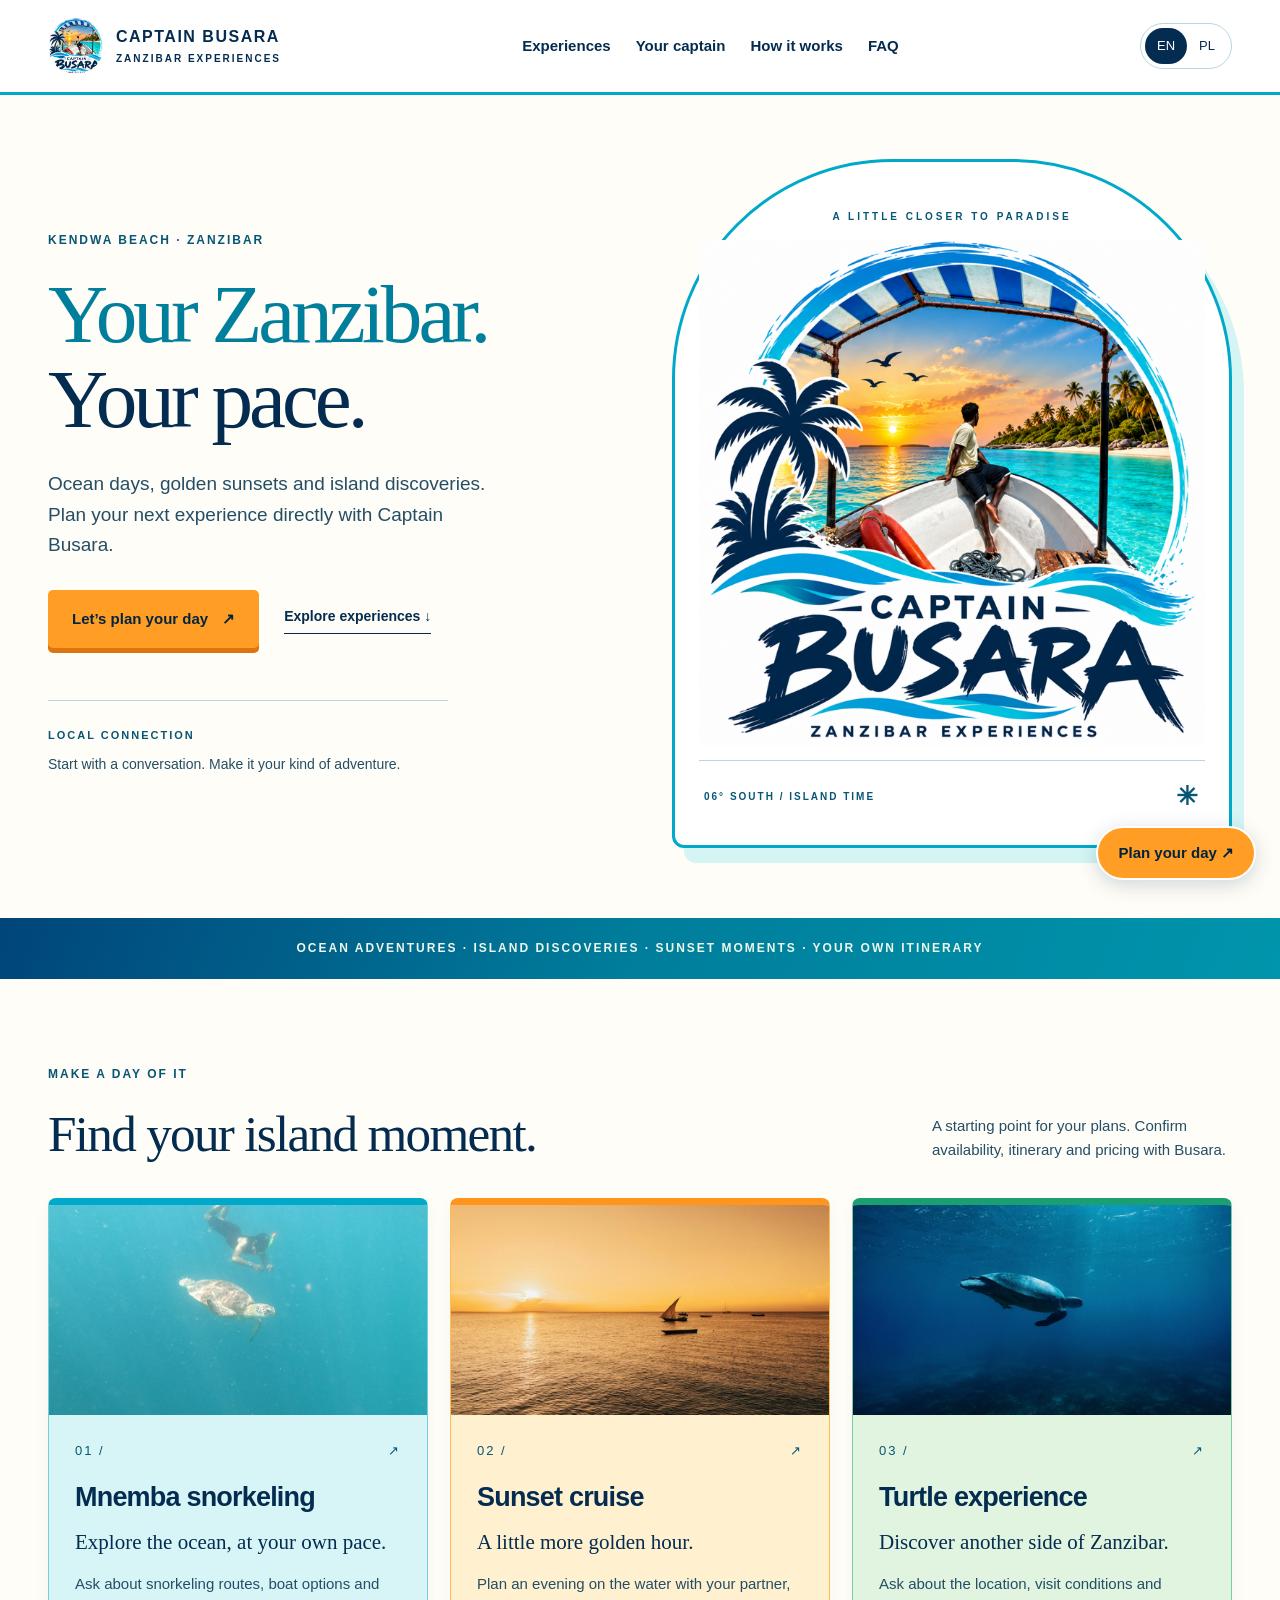
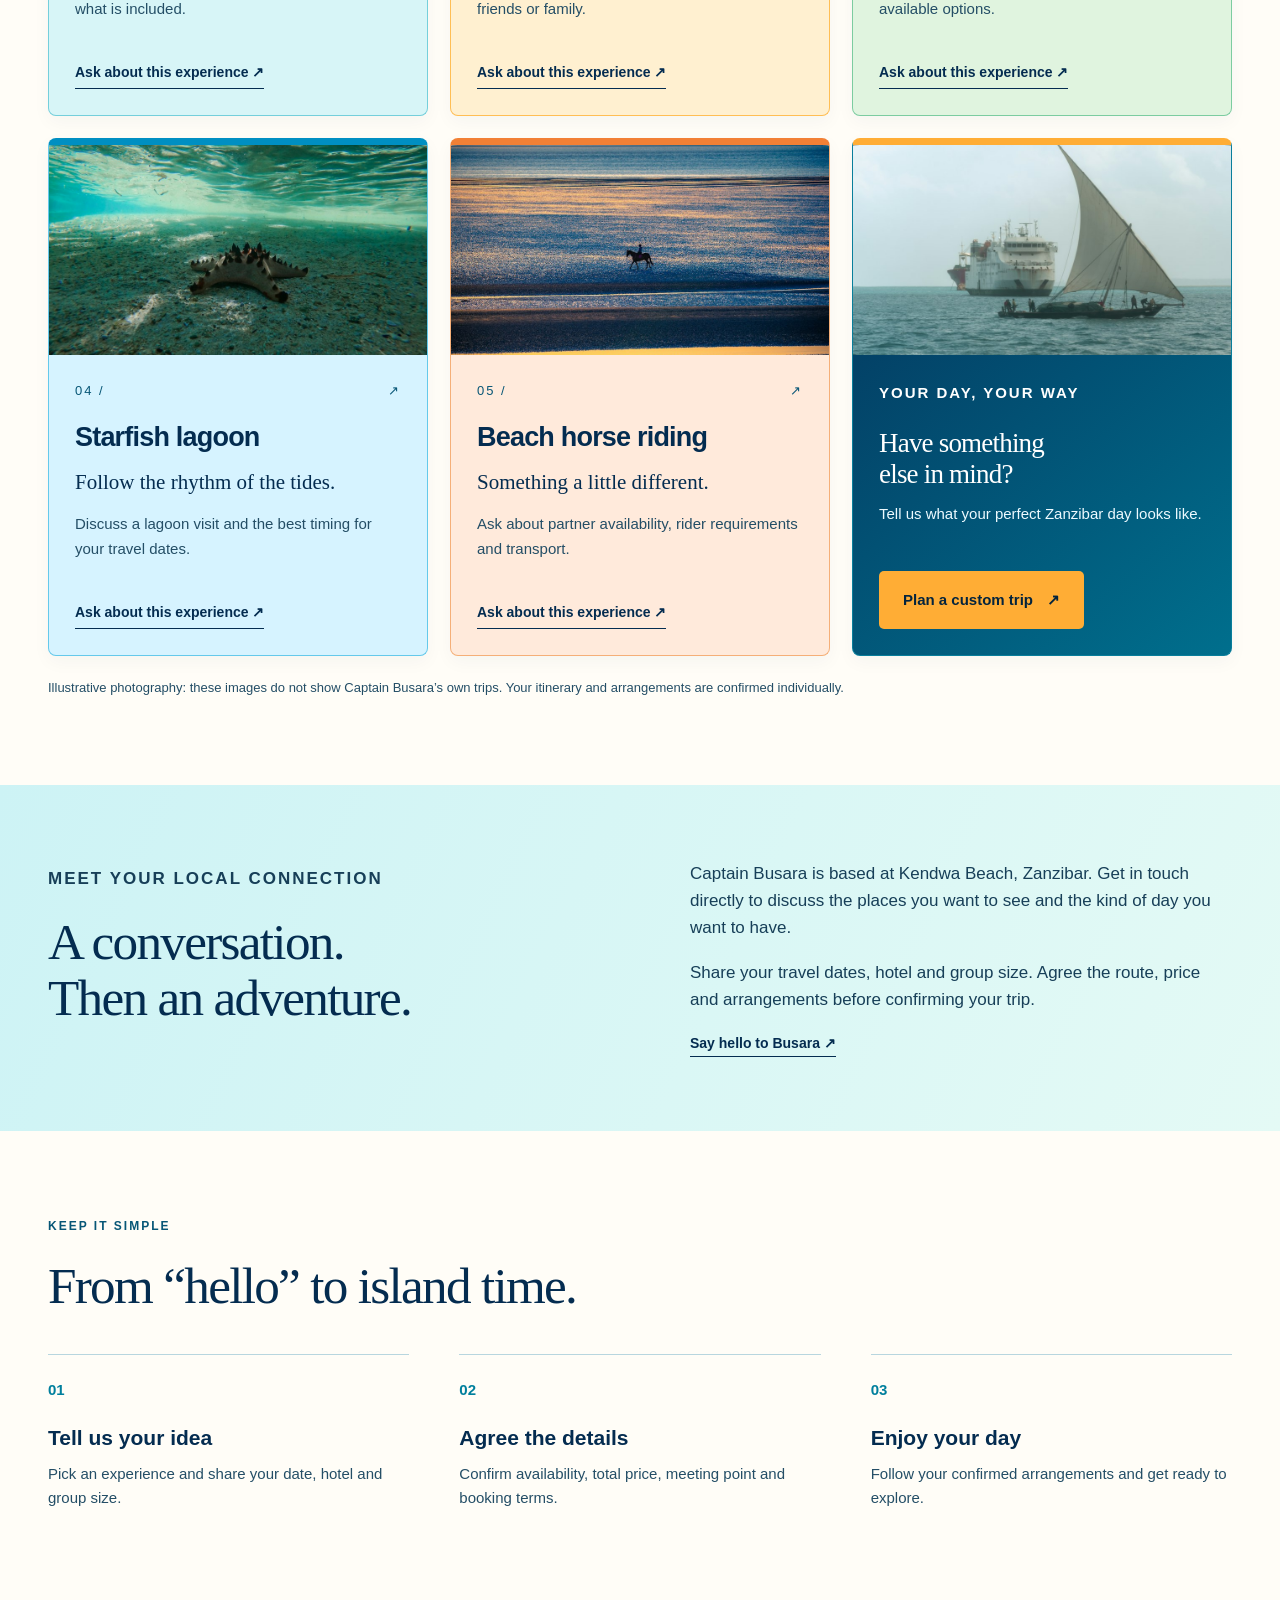
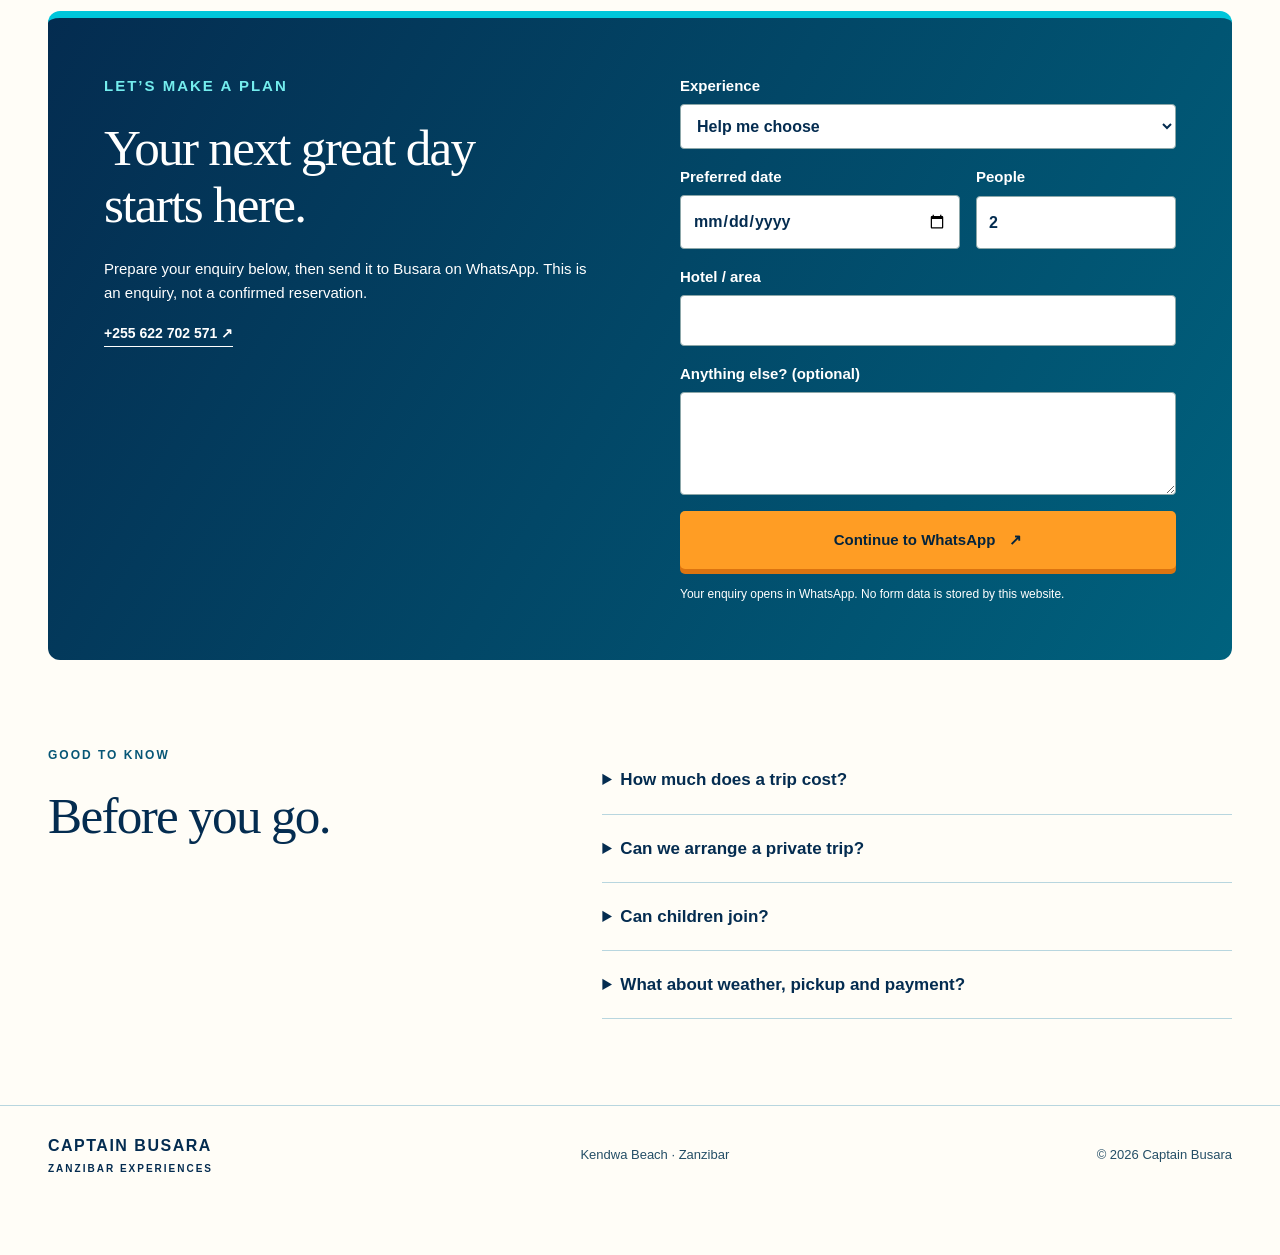
==== index.html @ 8e96544f "Add illustrative experience photography with source credits and readable card layouts" ====
<!doctype html><html lang="en"><head><meta charset="utf-8"><meta name="viewport" content="width=device-width,initial-scale=1"><title>Captain Busara | Zanzibar Experiences · Kendwa Beach</title><meta name="description" content="Plan your Zanzibar experience with Captain Busara at Kendwa Beach. Ask about snorkeling, sunset cruises and custom trips directly on WhatsApp."><meta name="theme-color" content="#063b4a"><link rel="canonical" href="https://captainbusara.com/"><meta property="og:title" content="Captain Busara · Zanzibar Experiences"><meta property="og:description" content="Your Zanzibar. Your pace. Start planning with Captain Busara."><meta property="og:type" content="website"><meta property="og:url" content="https://captainbusara.com/"><meta property="og:image" content="https://captainbusara.com/images/logo_main_web.png"><link rel="icon" href="images/favicon_512.png"><link rel="stylesheet" href="styles.css"><script defer src="script.js"></script></head><body><a class="skip" href="#main"><span data-en="Skip to content" data-pl="Przejdź do treści" >Skip to content</span></a><header><div class="wrap header-inner"><a class="brand" href="#" aria-label="Captain Busara"><img src="images/logo_main_web.png" alt="" width="56" height="56"><span>CAPTAIN BUSARA<small>ZANZIBAR EXPERIENCES</small></span></a><nav aria-label="Main"><a href="#experiences"><span data-en="Experiences" data-pl="Atrakcje" >Experiences</span></a><a href="#captain"><span data-en="Your captain" data-pl="Twój kapitan" >Your captain</span></a><a href="#how"><span data-en="How it works" data-pl="Jak rezerwować" >How it works</span></a><a href="#faq"><span data-en="FAQ" data-pl="FAQ" >FAQ</span></a></nav><div class="header-actions"><div class="languages" aria-label="Language"><button type="button" data-lang="en" aria-pressed="true">EN</button><button type="button" data-lang="pl" aria-pressed="false">PL</button></div><button id="menu" type="button" aria-expanded="false" aria-controls="mobile-nav" aria-label="Menu">☰</button></div></div><nav id="mobile-nav" hidden><a href="#experiences"><span data-en="Experiences" data-pl="Atrakcje" >Experiences</span></a><a href="#captain"><span data-en="Your captain" data-pl="Twój kapitan" >Your captain</span></a><a href="#how"><span data-en="How it works" data-pl="Jak rezerwować" >How it works</span></a><a href="#faq"><span data-en="FAQ" data-pl="FAQ" >FAQ</span></a></nav></header><main id="main"><section class="hero wrap"><div class="hero-copy"><p class="eyebrow">KENDWA BEACH · ZANZIBAR</p><h1 data-en="Your Zanzibar.
Your pace." data-pl="Twój Zanzibar.
Twoje tempo." >Your Zanzibar.
Your pace.</h1><p data-en="Ocean days, golden sunsets and island discoveries. Plan your next experience directly with Captain Busara." data-pl="Dni nad oceanem, złote zachody słońca i odkrywanie wyspy. Zaplanuj kolejną przygodę bezpośrednio z Captain Busara." class="lead">Ocean days, golden sunsets and island discoveries. Plan your next experience directly with Captain Busara.</p><div class="actions"><a class="button primary" href="#plan"><span data-en="Let’s plan your day" data-pl="Zaplanujmy Twój dzień" >Let’s plan your day</span> ↗</a><a class="text-link" href="#experiences"><span data-en="Explore experiences" data-pl="Zobacz atrakcje" >Explore experiences</span> ↓</a></div><div class="hero-foot"><strong data-en="LOCAL CONNECTION" data-pl="LOKALNY KONTAKT" >LOCAL CONNECTION</strong><p data-en="Start with a conversation. Make it your kind of adventure." data-pl="Zacznij od rozmowy. Wybierz przygodę w swoim stylu." >Start with a conversation. Make it your kind of adventure.</p></div></div><div class="hero-art"><div class="art-label">A LITTLE CLOSER TO PARADISE</div><img src="images/logo_main_web.png" width="700" height="700" alt="Captain Busara — Zanzibar Experiences"><div class="art-bottom"><span>06° SOUTH / ISLAND TIME</span><span aria-hidden="true">✳</span></div></div></section><div class="ribbon"><span data-en="Ocean adventures · Island discoveries · Sunset moments · Your own itinerary" data-pl="Przygody na oceanie · Odkrywanie wyspy · Zachody słońca · Twój własny plan" >Ocean adventures · Island discoveries · Sunset moments · Your own itinerary</span></div><section class="wrap section" id="experiences"><div class="section-head"><div><p class="eyebrow"><span data-en="MAKE A DAY OF IT" data-pl="POMYSŁ NA TWÓJ DZIEŃ" >MAKE A DAY OF IT</span></p><h2 data-en="Find your island moment." data-pl="Znajdź swój moment na wyspie." >Find your island moment.</h2></div><p data-en="A starting point for your plans. Confirm availability, itinerary and pricing with Busara." data-pl="Inspiracje do Twojego planu. Dostępność, trasę i cenę potwierdź z Busarą." >A starting point for your plans. Confirm availability, itinerary and pricing with Busara.</p></div><div class="experience-grid"><article class="experience ocean"><div class="experience-photo"><img src="images/experiences/snorkeling.jpg" alt="Snorkeler in clear tropical water" width="900" height="600" loading="lazy" decoding="async"></div><div class="experience-body"><div class="experience-top"><span>01 /</span><span aria-hidden="true">↗</span></div><h3 data-en="Mnemba snorkeling" data-pl="Snorkeling przy Mnembie" >Mnemba snorkeling</h3><p data-en="Explore the ocean, at your own pace." data-pl="Odkryj ocean we własnym tempie." class="tagline">Explore the ocean, at your own pace.</p><p data-en="Ask about snorkeling routes, boat options and what is included." data-pl="Zapytaj o trasę, rodzaj łodzi i zakres wycieczki." >Ask about snorkeling routes, boat options and what is included.</p><a class="text-link tour-link" data-tour="Mnemba snorkeling" href="https://wa.me/255622702571" target="_blank" rel="noopener"><span data-en="Ask about this experience" data-pl="Zapytaj o tę atrakcję" >Ask about this experience</span> <span aria-hidden="true">↗</span></a></div></article><article class="experience sunset"><div class="experience-photo"><img src="images/experiences/sunset.jpg" alt="Sailing boat at sunset in Zanzibar" width="900" height="600" loading="lazy" decoding="async"></div><div class="experience-body"><div class="experience-top"><span>02 /</span><span aria-hidden="true">↗</span></div><h3 data-en="Sunset cruise" data-pl="Rejs o zachodzie słońca" >Sunset cruise</h3><p data-en="A little more golden hour." data-pl="Zatrzymaj się na złotą godzinę." class="tagline">A little more golden hour.</p><p data-en="Plan an evening on the water with your partner, friends or family." data-pl="Zaplanuj wieczór na wodzie z partnerem, rodziną lub przyjaciółmi." >Plan an evening on the water with your partner, friends or family.</p><a class="text-link tour-link" data-tour="Sunset cruise" href="https://wa.me/255622702571" target="_blank" rel="noopener"><span data-en="Ask about this experience" data-pl="Zapytaj o tę atrakcję" >Ask about this experience</span> <span aria-hidden="true">↗</span></a></div></article><article class="experience turtle"><div class="experience-photo"><img src="images/experiences/turtles.jpg" alt="Sea turtle underwater" width="900" height="600" loading="lazy" decoding="async"></div><div class="experience-body"><div class="experience-top"><span>03 /</span><span aria-hidden="true">↗</span></div><h3 data-en="Turtle experience" data-pl="Spotkanie z żółwiami" >Turtle experience</h3><p data-en="Discover another side of Zanzibar." data-pl="Poznaj inne oblicze Zanzibaru." class="tagline">Discover another side of Zanzibar.</p><p data-en="Ask about the location, visit conditions and available options." data-pl="Zapytaj o miejsce, warunki wizyty i dostępne opcje." >Ask about the location, visit conditions and available options.</p><a class="text-link tour-link" data-tour="Turtle experience" href="https://wa.me/255622702571" target="_blank" rel="noopener"><span data-en="Ask about this experience" data-pl="Zapytaj o tę atrakcję" >Ask about this experience</span> <span aria-hidden="true">↗</span></a></div></article><article class="experience lagoon"><div class="experience-photo"><img src="images/experiences/starfish.jpg" alt="Starfish in shallow water" width="900" height="600" loading="lazy" decoding="async"></div><div class="experience-body"><div class="experience-top"><span>04 /</span><span aria-hidden="true">↗</span></div><h3 data-en="Starfish lagoon" data-pl="Laguna rozgwiazd" >Starfish lagoon</h3><p data-en="Follow the rhythm of the tides." data-pl="Podążaj za rytmem pływów." class="tagline">Follow the rhythm of the tides.</p><p data-en="Discuss a lagoon visit and the best timing for your travel dates." data-pl="Ustal możliwość wizyty w lagunie i termin dopasowany do pływów." >Discuss a lagoon visit and the best timing for your travel dates.</p><a class="text-link tour-link" data-tour="Starfish lagoon" href="https://wa.me/255622702571" target="_blank" rel="noopener"><span data-en="Ask about this experience" data-pl="Zapytaj o tę atrakcję" >Ask about this experience</span> <span aria-hidden="true">↗</span></a></div></article><article class="experience riding"><div class="experience-photo"><img src="images/experiences/horse-riding.jpg" alt="Horse riding on a beach at sunset" width="900" height="600" loading="lazy" decoding="async"></div><div class="experience-body"><div class="experience-top"><span>05 /</span><span aria-hidden="true">↗</span></div><h3 data-en="Beach horse riding" data-pl="Jazda konna przy plaży" >Beach horse riding</h3><p data-en="Something a little different." data-pl="Spróbuj czegoś innego." class="tagline">Something a little different.</p><p data-en="Ask about partner availability, rider requirements and transport." data-pl="Zapytaj o dostępność partnera, wymagania i transport." >Ask about partner availability, rider requirements and transport.</p><a class="text-link tour-link" data-tour="Beach horse riding" href="https://wa.me/255622702571" target="_blank" rel="noopener"><span data-en="Ask about this experience" data-pl="Zapytaj o tę atrakcję" >Ask about this experience</span> <span aria-hidden="true">↗</span></a></div></article><article class="experience custom"><div class="experience-photo"><img src="images/experiences/custom-trip.jpg" alt="Traditional dhow sailing in Zanzibar" width="900" height="600" loading="lazy" decoding="async"></div><div class="experience-body"><p class="eyebrow">YOUR DAY, YOUR WAY</p><h3 data-en="Have something
else in mind?" data-pl="Masz własny
pomysł?" >Have something
else in mind?</h3><p data-en="Tell us what your perfect Zanzibar day looks like." data-pl="Opowiedz, jak wygląda Twój idealny dzień na Zanzibarze." >Tell us what your perfect Zanzibar day looks like.</p><a class="button" href="#plan"><span data-en="Plan a custom trip" data-pl="Zaplanuj własną wycieczkę" >Plan a custom trip</span> ↗</a></div></article></div><p class="photo-note" data-en="Illustrative photography: these images do not show Captain Busara’s own trips. Your itinerary and arrangements are confirmed individually." data-pl="Zdjęcia poglądowe: nie przedstawiają realizacji Captain Busara. Trasę i szczegóły każdej wycieczki ustalamy indywidualnie.">Illustrative photography: these images do not show Captain Busara’s own trips. Your itinerary and arrangements are confirmed individually.</p></section><section class="about" id="captain"><div class="wrap about-grid"><div><p class="eyebrow">MEET YOUR LOCAL CONNECTION</p><h2 data-en="A conversation.
Then an adventure." data-pl="Najpierw rozmowa.
Potem przygoda." >A conversation.
Then an adventure.</h2></div><div><p data-en="Captain Busara is based at Kendwa Beach, Zanzibar. Get in touch directly to discuss the places you want to see and the kind of day you want to have." data-pl="Captain Busara działa przy plaży Kendwa na Zanzibarze. Skontaktuj się bezpośrednio, aby omówić miejsca, które chcesz zobaczyć, i dzień, jaki chcesz przeżyć." >Captain Busara is based at Kendwa Beach, Zanzibar. Get in touch directly to discuss the places you want to see and the kind of day you want to have.</p><p data-en="Share your travel dates, hotel and group size. Agree the route, price and arrangements before confirming your trip." data-pl="Podaj datę, hotel i liczbę osób. Ustal trasę, cenę i szczegóły przed potwierdzeniem wycieczki." >Share your travel dates, hotel and group size. Agree the route, price and arrangements before confirming your trip.</p><a class="text-link" href="#plan"><span data-en="Say hello to Busara" data-pl="Przywitaj się z Busarą" >Say hello to Busara</span> ↗</a></div></div></section><section class="wrap section" id="how"><p class="eyebrow">KEEP IT SIMPLE</p><h2 data-en="From “hello” to island time." data-pl="Od „cześć” do przygody." >From “hello” to island time.</h2><div class="steps"><div><span class="step-number">01</span><h3 data-en="Tell us your idea" data-pl="Opowiedz o swoim pomyśle" >Tell us your idea</h3><p data-en="Pick an experience and share your date, hotel and group size." data-pl="Wybierz atrakcję, podaj datę, hotel i liczbę osób." >Pick an experience and share your date, hotel and group size.</p></div><div><span class="step-number">02</span><h3 data-en="Agree the details" data-pl="Ustal szczegóły" >Agree the details</h3><p data-en="Confirm availability, total price, meeting point and booking terms." data-pl="Potwierdź dostępność, pełną cenę, miejsce spotkania i zasady rezerwacji." >Confirm availability, total price, meeting point and booking terms.</p></div><div><span class="step-number">03</span><h3 data-en="Enjoy your day" data-pl="Ciesz się wycieczką" >Enjoy your day</h3><p data-en="Follow your confirmed arrangements and get ready to explore." data-pl="Przygotuj się zgodnie z ustaleniami i ruszaj odkrywać wyspę." >Follow your confirmed arrangements and get ready to explore.</p></div></div></section><section class="wrap section booking" id="plan"><div><p class="eyebrow">LET’S MAKE A PLAN</p><h2 data-en="Your next great day
starts here." data-pl="Twój kolejny świetny dzień
zaczyna się tutaj." >Your next great day
starts here.</h2><p data-en="Prepare your enquiry below, then send it to Busara on WhatsApp. This is an enquiry, not a confirmed reservation." data-pl="Przygotuj zapytanie i wyślij je do Busary na WhatsApp. To zapytanie, a nie potwierdzona rezerwacja." >Prepare your enquiry below, then send it to Busara on WhatsApp. This is an enquiry, not a confirmed reservation.</p><a class="text-link" href="tel:+255622702571">+255 622 702 571 ↗</a></div><form id="booking-form"><label><span data-en="Experience" data-pl="Atrakcja" >Experience</span><select name="experience"><option value="Help me choose" data-en="Help me choose" data-pl="Pomóż mi wybrać">Help me choose</option><option value="Mnemba snorkeling" data-en="Mnemba snorkeling" data-pl="Snorkeling przy Mnembie">Mnemba snorkeling</option><option value="Sunset cruise" data-en="Sunset cruise" data-pl="Rejs o zachodzie słońca">Sunset cruise</option><option value="Turtle experience" data-en="Turtle experience" data-pl="Spotkanie z żółwiami">Turtle experience</option><option value="Starfish lagoon" data-en="Starfish lagoon" data-pl="Laguna rozgwiazd">Starfish lagoon</option><option value="Beach horse riding" data-en="Beach horse riding" data-pl="Jazda konna przy plaży">Beach horse riding</option><option value="Custom trip" data-en="Custom trip" data-pl="Własna wycieczka">Custom trip</option></select></label><div class="form-row"><label><span data-en="Preferred date" data-pl="Preferowana data" >Preferred date</span><input name="date" type="date" required></label><label><span data-en="People" data-pl="Liczba osób" >People</span><input name="people" type="number" min="1" max="100" value="2" required></label></div><label><span data-en="Hotel / area" data-pl="Hotel / okolica" >Hotel / area</span><input name="hotel" maxlength="150" required autocomplete="off"></label><label><span data-en="Anything else? (optional)" data-pl="Dodatkowe informacje (opcjonalnie)" >Anything else? (optional)</span><textarea name="notes" rows="3" maxlength="1500"></textarea></label><button class="button primary" type="submit"><span data-en="Continue to WhatsApp" data-pl="Przejdź do WhatsApp" >Continue to WhatsApp</span> ↗</button><small data-en="Your enquiry opens in WhatsApp. No form data is stored by this website." data-pl="Zapytanie otworzy się w WhatsApp. Strona nie zapisuje danych z formularza." >Your enquiry opens in WhatsApp. No form data is stored by this website.</small></form></section><section class="wrap section faq" id="faq"><div><p class="eyebrow">GOOD TO KNOW</p><h2 data-en="Before you go." data-pl="Zanim wyruszysz." >Before you go.</h2></div><div><details><summary data-en="How much does a trip cost?" data-pl="Ile kosztuje wycieczka?" >How much does a trip cost?</summary><p data-en="Ask for a quote for your date, group size and preferred experience. Confirm inclusions and the total price before booking." data-pl="Poproś o wycenę dla wybranego terminu, liczby osób i atrakcji. Przed rezerwacją potwierdź zakres i całkowitą cenę." >Ask for a quote for your date, group size and preferred experience. Confirm inclusions and the total price before booking.</p></details><details><summary data-en="Can we arrange a private trip?" data-pl="Czy możemy zorganizować prywatną wycieczkę?" >Can we arrange a private trip?</summary><p data-en="Send your preferred route and group size. Busara will confirm available options." data-pl="Prześlij preferowaną trasę i liczbę osób. Busara potwierdzi dostępne opcje." >Send your preferred route and group size. Busara will confirm available options.</p></details><details><summary data-en="Can children join?" data-pl="Czy dzieci mogą uczestniczyć?" >Can children join?</summary><p data-en="Include children’s ages in your enquiry. Confirm suitability, equipment and arrangements for your chosen activity with Busara." data-pl="Podaj wiek dzieci w zapytaniu. Potwierdź z Busarą odpowiednią atrakcję, wyposażenie i warunki uczestnictwa." >Include children’s ages in your enquiry. Confirm suitability, equipment and arrangements for your chosen activity with Busara.</p></details><details><summary data-en="What about weather, pickup and payment?" data-pl="Co z pogodą, odbiorem i płatnością?" >What about weather, pickup and payment?</summary><p data-en="Confirm the meeting point, weather arrangements, payment and cancellation terms directly with Busara before you commit." data-pl="Przed rezerwacją ustal z Busarą miejsce spotkania, zasady przy złej pogodzie, płatność i warunki anulowania." >Confirm the meeting point, weather arrangements, payment and cancellation terms directly with Busara before you commit.</p></details></div></section></main><footer><div class="wrap footer-inner"><div class="brand"><span>CAPTAIN BUSARA<small>ZANZIBAR EXPERIENCES</small></span></div><p>Kendwa Beach · Zanzibar</p><p>© <span id="year">2026</span> Captain Busara</p></div></footer><a class="floating" href="#plan"><span data-en="Plan your day" data-pl="Zaplanuj dzień" >Plan your day</span> ↗</a></body></html>
---- styles.css ----
:root{--ink:#083c4b;--muted:#526e73;--paper:#faf9f4;--aqua:#d9efea;--orange:#ffab59;--line:#d6dfd9}*{box-sizing:border-box}html{scroll-behavior:smooth;scroll-padding-top:105px}body{margin:0;background:var(--paper);color:var(--ink);font-family:Arial,Helvetica,sans-serif;line-height:1.6}a{color:inherit;text-decoration:none}button,input,select,textarea{font:inherit}button,a,input,select,textarea{touch-action:manipulation}a:focus-visible,button:focus-visible,input:focus-visible,select:focus-visible,textarea:focus-visible,summary:focus-visible{outline:3px solid #b35c10;outline-offset:4px}button{cursor:pointer}.wrap{max-width:1240px;width:calc(100% - 96px);margin:auto}.skip{position:fixed;top:-100px;background:white;padding:15px;z-index:100}.skip:focus{top:0}header{background:var(--paper);border-bottom:1px solid var(--line);position:sticky;top:0;z-index:30}.header-inner{display:flex;align-items:center;justify-content:space-between;gap:20px;min-height:92px}.brand{display:flex;align-items:center;gap:12px;font-weight:900;letter-spacing:1.5px;font-size:16px;line-height:1.3}.brand img{border-radius:50%;object-fit:contain}.brand small{display:block;font-size:8px;letter-spacing:2.7px;margin-top:5px}.header-inner nav{display:flex;gap:25px;font-size:13px;font-weight:600}.header-actions{display:flex;align-items:center;gap:12px}.languages{display:flex;border:1px solid var(--line);border-radius:30px;padding:4px}.languages button{background:transparent;border:0;border-radius:25px;padding:7px 10px;font-size:11px;color:var(--ink)}.languages button[aria-pressed=true]{background:var(--ink);color:white}#menu{display:none}#mobile-nav{padding:16px 24px;border-top:1px solid var(--line)}#mobile-nav a{display:block;padding:10px}.hero{display:grid;grid-template-columns:1fr 1fr;gap:64px;align-items:center;padding-top:64px;padding-bottom:70px}.eyebrow{font-size:10px;letter-spacing:2.7px;font-weight:800;margin:0 0 22px}h1,h2,h3,p{margin-top:0}h1{font-family:Georgia,serif;font-weight:400;font-size:clamp(56px,6.5vw,90px);line-height:1.02;letter-spacing:-4px;white-space:pre-line;margin-bottom:27px}h2{font-family:Georgia,serif;font-size:clamp(36px,4vw,54px);font-weight:400;line-height:1.1;letter-spacing:-1.7px;white-space:pre-line;margin-bottom:24px}.lead{font-size:17px;max-width:440px;color:var(--muted)}.actions{display:flex;gap:25px;align-items:center;flex-wrap:wrap;margin-top:30px}.button{display:inline-flex;justify-content:center;align-items:center;gap:14px;background:white;color:var(--ink);padding:16px 22px;border:0;border-radius:5px;font-size:13px;font-weight:700}.primary{background:var(--ink);color:white}.button:hover{background:#176477;color:white}.text-link{font-size:12px;font-weight:700;border-bottom:1px solid currentColor;padding-bottom:5px}.hero-foot{border-top:1px solid var(--line);margin-top:52px;padding-top:20px;max-width:400px}.hero-foot strong{font-size:9px;letter-spacing:2px}.hero-foot p{font-size:12px;margin:6px 0 0;color:var(--muted)}.hero-art{background:#fff;border-radius:220px 220px 12px 12px;padding:32px 24px 12px;box-shadow:0 20px 60px #083c4b0a;border:1px solid #e5ebe5}.hero-art img{display:block;width:100%;height:auto}.art-label{text-align:center;font-size:8px;letter-spacing:3px;margin:15px 0}.art-bottom{display:flex;align-items:center;justify-content:space-between;border-top:1px solid var(--line);margin-top:14px;padding:15px 5px;font-size:8px;letter-spacing:2px}.art-bottom span:last-child{font-size:26px}.ribbon{background:var(--ink);color:#eef7eb;text-align:center;padding:21px 24px;text-transform:uppercase;font-size:10px;letter-spacing:3px}.section{padding-top:86px;padding-bottom:86px}.section-head{display:flex;justify-content:space-between;align-items:end;gap:40px;margin-bottom:36px}.section-head h2{margin:0}.section-head>p{max-width:300px;font-size:13px;color:var(--muted);margin-bottom:0}.experience-grid{display:grid;grid-template-columns:repeat(3,1fr);gap:18px}.experience{padding:29px;min-height:320px;border:1px solid #d3e0d9;border-radius:8px;background:#e1eee8;display:flex;flex-direction:column}.experience-top{display:flex;justify-content:space-between;font-size:11px;letter-spacing:2px;margin-bottom:35px}.experience h3{font-size:25px;line-height:1.15;letter-spacing:-.8px;margin-bottom:12px}.experience p{font-size:12px;line-height:1.65;color:#3e5e64}.experience p.tagline{font-family:Georgia,serif;font-size:18px;color:var(--ink);margin-bottom:12px}.experience .text-link{margin-top:auto;align-self:start}.sunset{background:#f8e2c9}.turtle{background:#e8ebd9}.lagoon{background:#dceef1}.riding{background:#ede5da}.custom{background:var(--ink);color:white}.custom h3{font-family:Georgia,serif;font-size:35px;font-weight:400;white-space:pre-line}.custom p{color:#d7e7e8}.custom .button{margin-top:auto;align-self:start}.about{background:#d9e9e2;padding:75px 0}.about-grid{display:grid;grid-template-columns:1fr 1fr;gap:100px;align-items:center}.about-grid p{font-size:15px}.steps{display:grid;grid-template-columns:repeat(3,1fr);gap:50px;margin-top:40px}.steps>div{border-top:1px solid var(--line);padding-top:22px}.step-number{color:#557a7a;font-size:11px}.steps h3{font-size:18px;margin:18px 0 8px}.steps p{color:var(--muted);font-size:13px}.booking{background:var(--ink);color:white;border-radius:12px;padding:56px;display:grid;grid-template-columns:1fr 1fr;gap:80px}.booking p{color:#c9deda;font-size:15px}.booking form{display:grid;gap:16px}.booking label{display:grid;gap:6px;font-size:12px}.booking input,.booking textarea,.booking select{width:100%;min-width:0;padding:12px;border-radius:4px;border:1px solid #8ca7a9;background:#fff;color:var(--ink)}.form-row{display:grid;grid-template-columns:1.4fr 1fr;gap:16px}.booking button{background:var(--orange);color:var(--ink)}.booking small{font-size:10px;color:#c9deda}.faq{display:grid;grid-template-columns:1fr 1.3fr;gap:70px}details{border-bottom:1px solid var(--line);padding:20px 0}summary{cursor:pointer;font-weight:600;font-size:15px}details p{font-size:13px;color:var(--muted);margin:14px 0 0}footer{border-top:1px solid var(--line);padding:30px 0 80px}.footer-inner{display:flex;align-items:center;justify-content:space-between;gap:20px}.footer-inner p{font-size:11px;margin:0;color:var(--muted)}.floating{position:fixed;bottom:20px;right:24px;background:var(--ink);color:white;padding:13px 20px;border-radius:30px;font-size:12px;box-shadow:0 4px 20px #0002;border:1px solid #fff6;z-index:20}[hidden]{display:none!important}@media(min-width:1600px){.hero{padding-top:90px;padding-bottom:90px}}@media(max-width:1000px){.wrap{width:calc(100% - 48px)}.header-inner nav{display:none}#menu{display:block;border:0;background:none;color:var(--ink);font-size:24px}.hero{gap:25px}.hero h1{font-size:65px}.experience-grid{grid-template-columns:repeat(2,1fr)}.booking{gap:35px;padding:35px}.about-grid{gap:40px}}@media(max-width:640px){.wrap{width:calc(100% - 36px)}.header-inner{min-height:76px;gap:10px}.brand{font-size:12px;gap:8px}.brand img{width:40px;height:40px}.brand small{font-size:6px;letter-spacing:1.8px}.languages button{padding:6px 8px}.hero{grid-template-columns:1fr;padding-top:42px;padding-bottom:40px;gap:30px}.hero h1{font-size:68px;letter-spacing:-3px}.lead{font-size:16px}.hero-foot{margin-top:28px}.hero-art{max-width:430px;margin:auto;width:100%;padding:20px 22px 5px}.ribbon{font-size:8px;letter-spacing:1.4px}.section{padding-top:52px;padding-bottom:52px}.section-head{display:block}.section-head>p{margin-top:20px}.experience-grid,.about-grid,.steps,.booking,.faq{grid-template-columns:1fr}.experience{min-height:285px}.about{padding:50px 0}.about-grid{gap:20px}.steps{gap:20px}.booking{padding:30px 22px;gap:25px}.faq{gap:10px}.footer-inner{align-items:start;flex-direction:column}h2{font-size:39px}.floating{bottom:14px;right:14px}.header-actions{gap:4px}}@media(prefers-reduced-motion:reduce){html{scroll-behavior:auto}}
/* Brand colour and readability refinement */
:root{--ink:#042c50;--muted:#244e66;--paper:#fffdf7;--aqua:#00b9d2;--orange:#ff9d24;--line:#b8d6df}
header{background:#fff; border-bottom:3px solid #00a9ca}
.brand{color:#042c50}.brand small{font-size:10px;letter-spacing:2px}
.header-inner nav{font-size:15px}.languages button{font-size:13px;padding:8px 12px}
.hero{position:relative}.hero h1{color:#042c50}.hero h1::first-line{color:#007f9d}
.eyebrow{font-size:12px;letter-spacing:2px;color:#075676}.lead{font-size:19px;color:#244e66}
.hero-art{border:3px solid #00a9ca;box-shadow:12px 15px 0 #d4f5f4;background:#fff}
.art-label,.art-bottom{font-size:10px;font-weight:700;color:#075676}
.primary,.booking button{background:#ff9d24;color:#04243d;font-size:15px;box-shadow:0 5px 0 #dc7410}
.button{font-size:15px;padding:17px 24px;font-weight:800}
.button:hover{background:#ffd05b;color:#04243d}.text-link{font-size:14px}.hero-foot strong{font-size:11px;color:#075676}.hero-foot p{font-size:14px;color:#244e66}
.ribbon{background:linear-gradient(110deg,#00457a,#007e9c,#0095ac);font-size:12px;letter-spacing:2px;font-weight:700}
.section-head>p{font-size:15px;color:#244e66}.experience-grid{gap:22px}
.experience{border:1px solid #74cfdb;border-top:7px solid #00a9ca;box-shadow:0 6px 18px #063b4a0a;background:#d7f5f7;min-height:345px}
.experience-top{font-size:13px;color:#075676}.experience h3{font-size:27px;color:#042c50}.experience p{font-size:15px;color:#244e66}.experience p.tagline{font-size:21px;color:#042c50}
.sunset{background:#fff0d0;border-color:#ffbe54;border-top-color:#ff951d}.turtle{background:#e0f4df;border-color:#7ccca0;border-top-color:#199f71}.lagoon{background:#d6f3ff;border-color:#64c9eb;border-top-color:#008fc2}.riding{background:#ffeadb;border-color:#f5af78;border-top-color:#f28035}
.custom{background:linear-gradient(140deg,#04325a,#006f8d);border-color:#087e9b;border-top-color:#ffad35}.custom h3,.custom .eyebrow{color:#fff}.custom p{color:#edfaff}.custom .button{background:#ffad35;color:#04243d}
.about{background:linear-gradient(115deg,#cdf3f5,#e4faf5)}.about-grid p{font-size:17px;color:#173f58}.steps p{font-size:15px;color:#244e66}.step-number{font-size:15px;color:#007f9d;font-weight:700}.steps h3{font-size:21px}
.booking{background:linear-gradient(120deg,#042c50,#00627e);border-top:7px solid #00c6db}.booking .eyebrow{color:#74edee}.booking p,.booking small{color:#fff}.booking label{font-size:15px;font-weight:600}.booking small{font-size:12px;line-height:1.6}.booking input,.booking textarea,.booking select{font-size:16px}.booking .text-link{color:#fff}
summary{font-size:17px}details p{font-size:15px;color:#244e66}.footer-inner p{font-size:13px;color:#244e66}
.floating{background:#ff9d24;color:#04243d;font-size:15px;font-weight:800;border:2px solid #fff;box-shadow:0 5px 20px #04325a30}
@media(max-width:640px){.brand small{font-size:8px;letter-spacing:1px}.brand{font-size:12px}.languages button{font-size:12px;padding:7px 9px}.hero h1{font-size:62px}.lead{font-size:18px}.ribbon{font-size:11px;letter-spacing:1px;line-height:1.8}.experience{min-height:305px}.art-label,.art-bottom{font-size:10px;letter-spacing:1px}.booking{padding:30px 22px}.floating{font-size:14px}.hero-art{box-shadow:7px 9px 0 #d4f5f4}}

/* Experience photography */
.experience{padding:0;overflow:hidden;display:flex;flex-direction:column}.experience-photo{height:210px;overflow:hidden;flex:none;background:#c3e8ee}.experience-photo img{display:block;width:100%;height:100%;object-fit:cover;transition:transform .35s ease}.experience:hover .experience-photo img{transform:scale(1.04)}.experience-body{padding:26px;display:flex;flex-direction:column;flex:1;min-height:300px}.experience-top{margin-bottom:20px}.experience.custom .experience-body{min-height:300px}.photo-note{color:#244e66;font-size:13px;margin:22px 0 0;max-width:800px}@media(max-width:640px){.experience-photo{height:215px}.experience-body{min-height:275px;padding:24px}}@media(prefers-reduced-motion:reduce){.experience-photo img{transition:none}.experience:hover .experience-photo img{transform:none}}
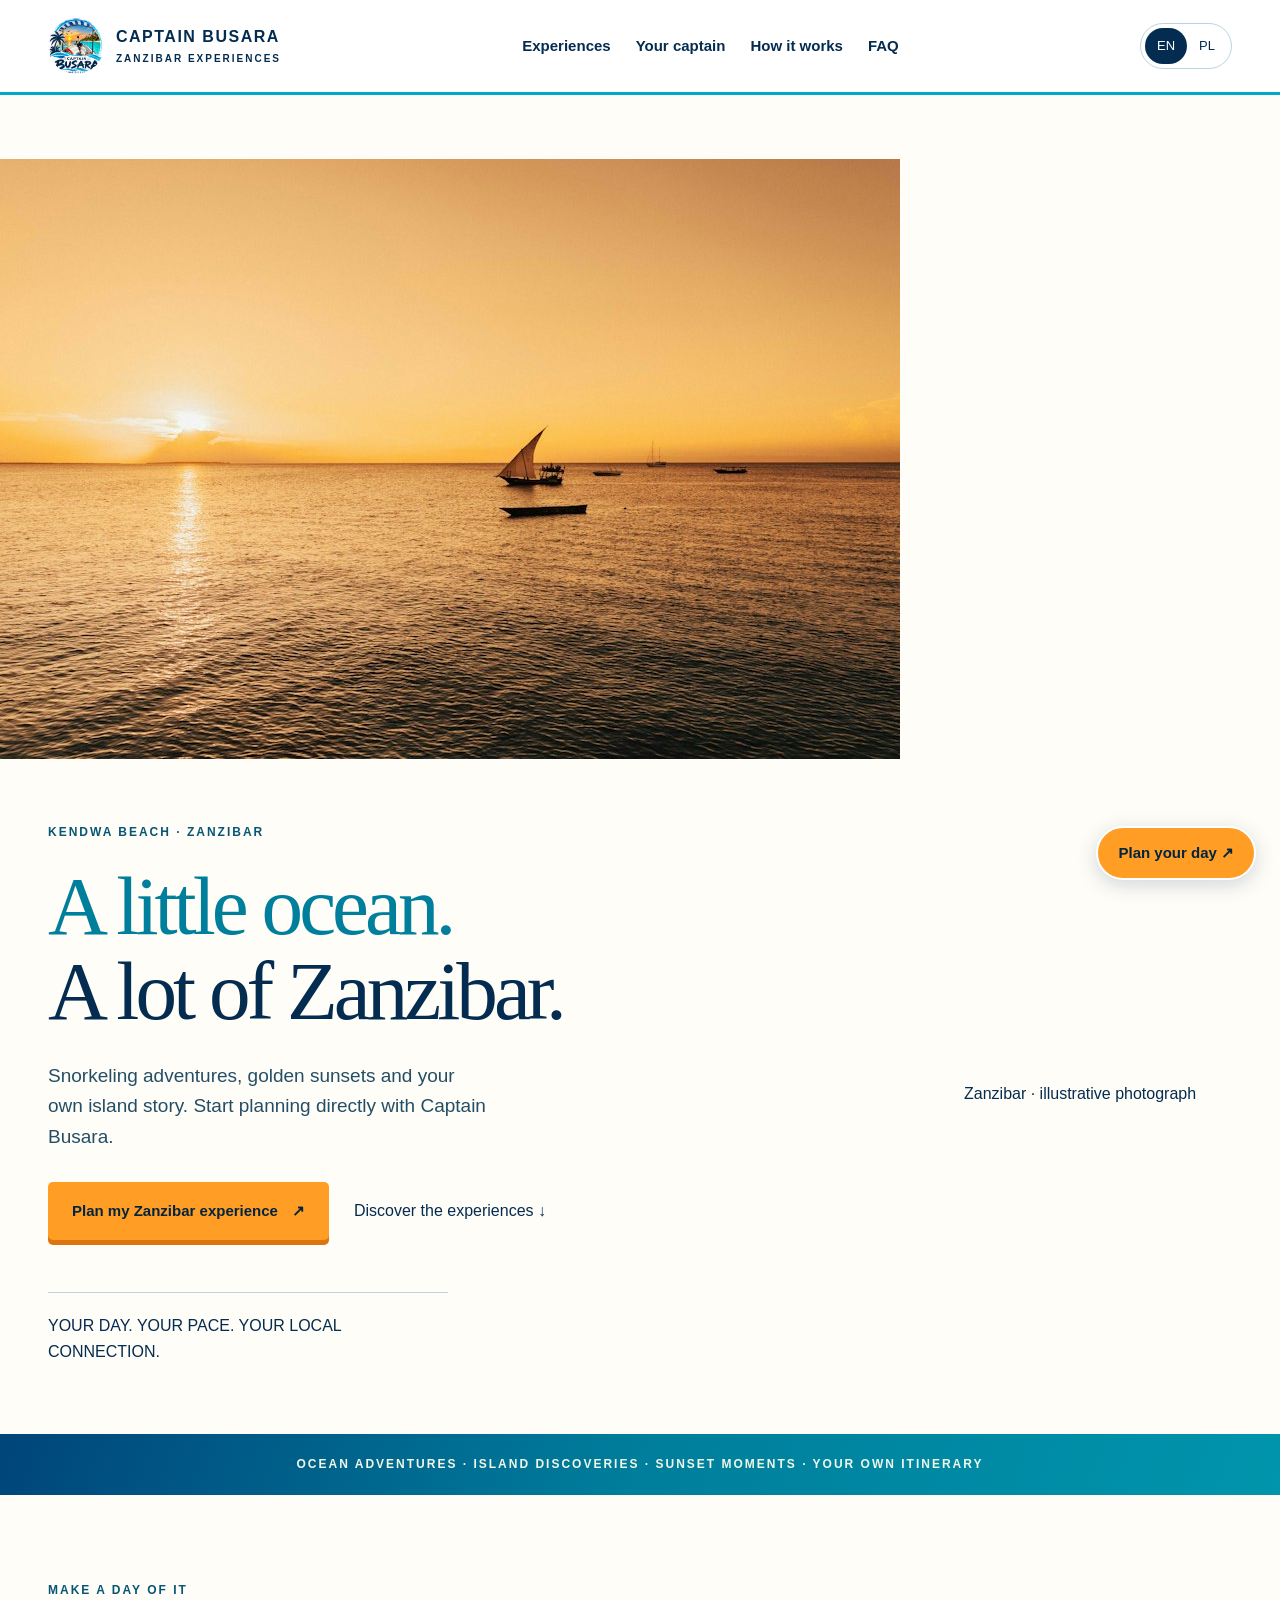
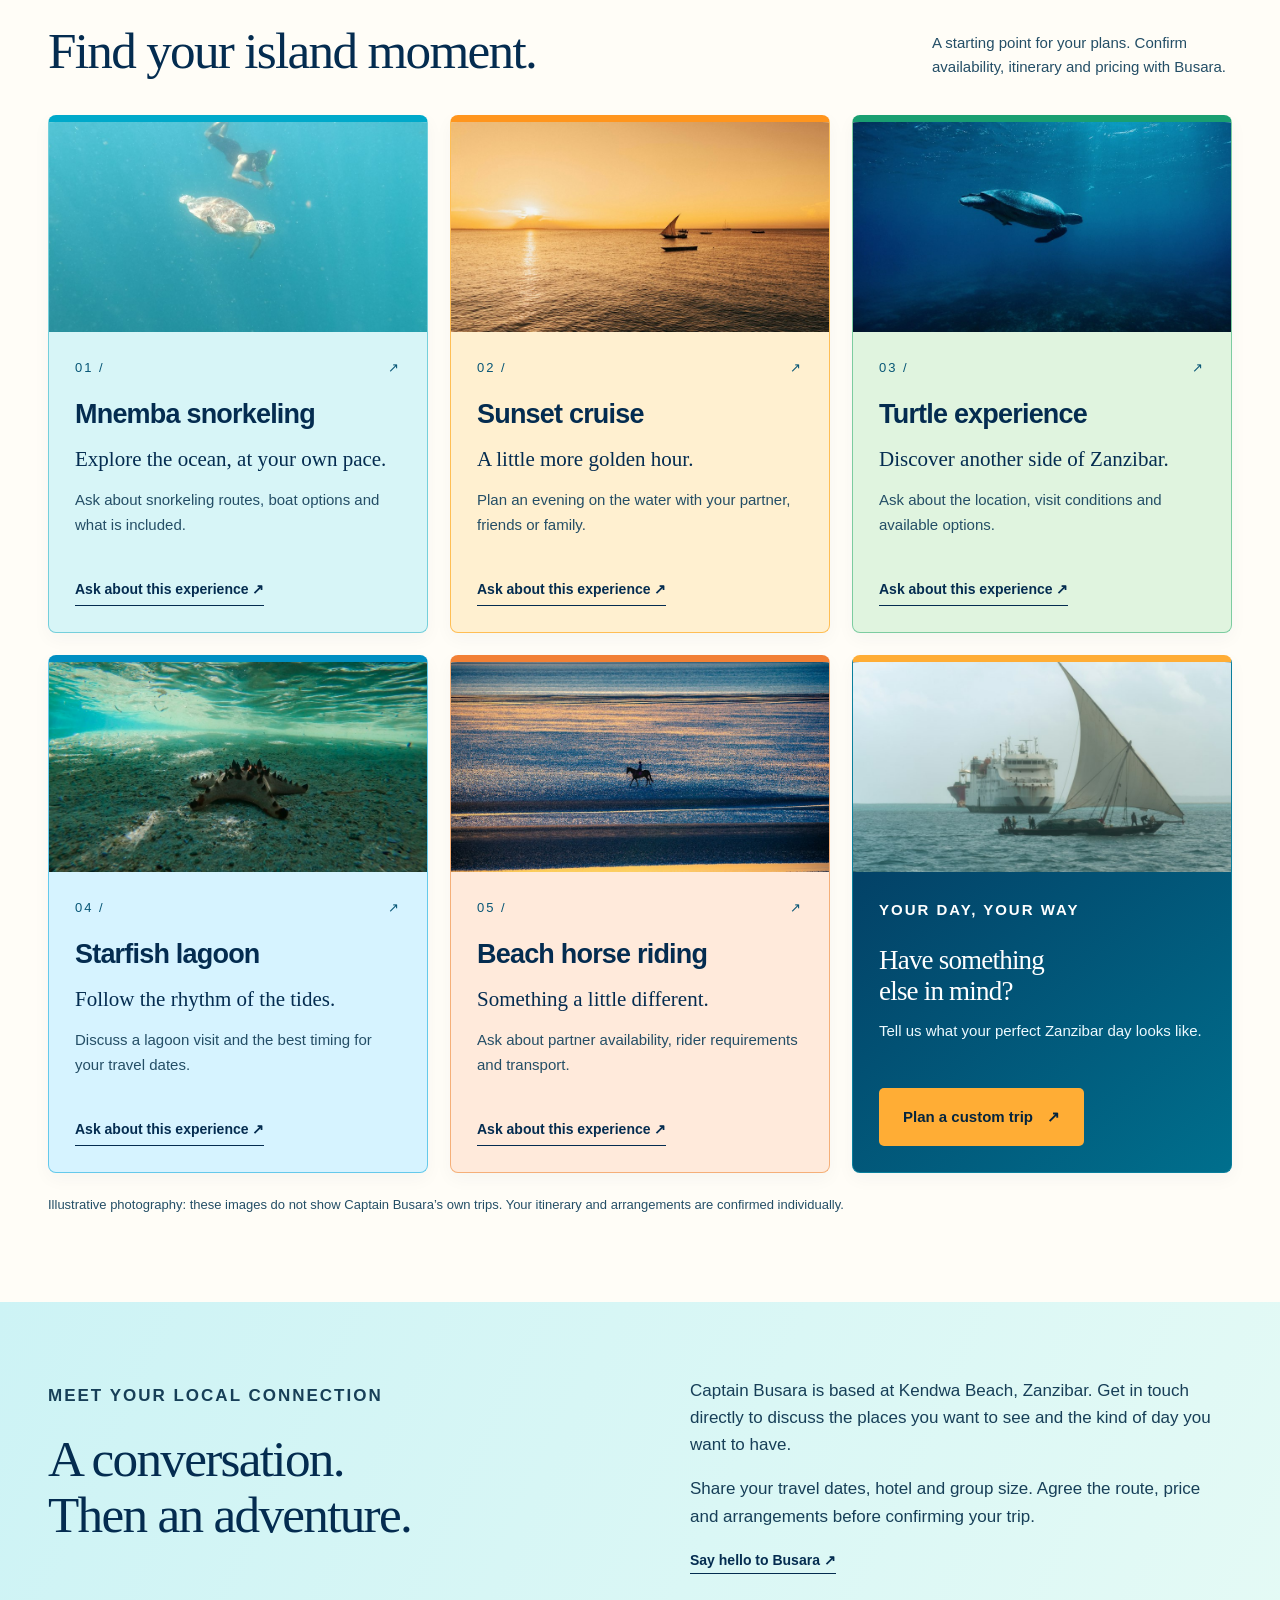
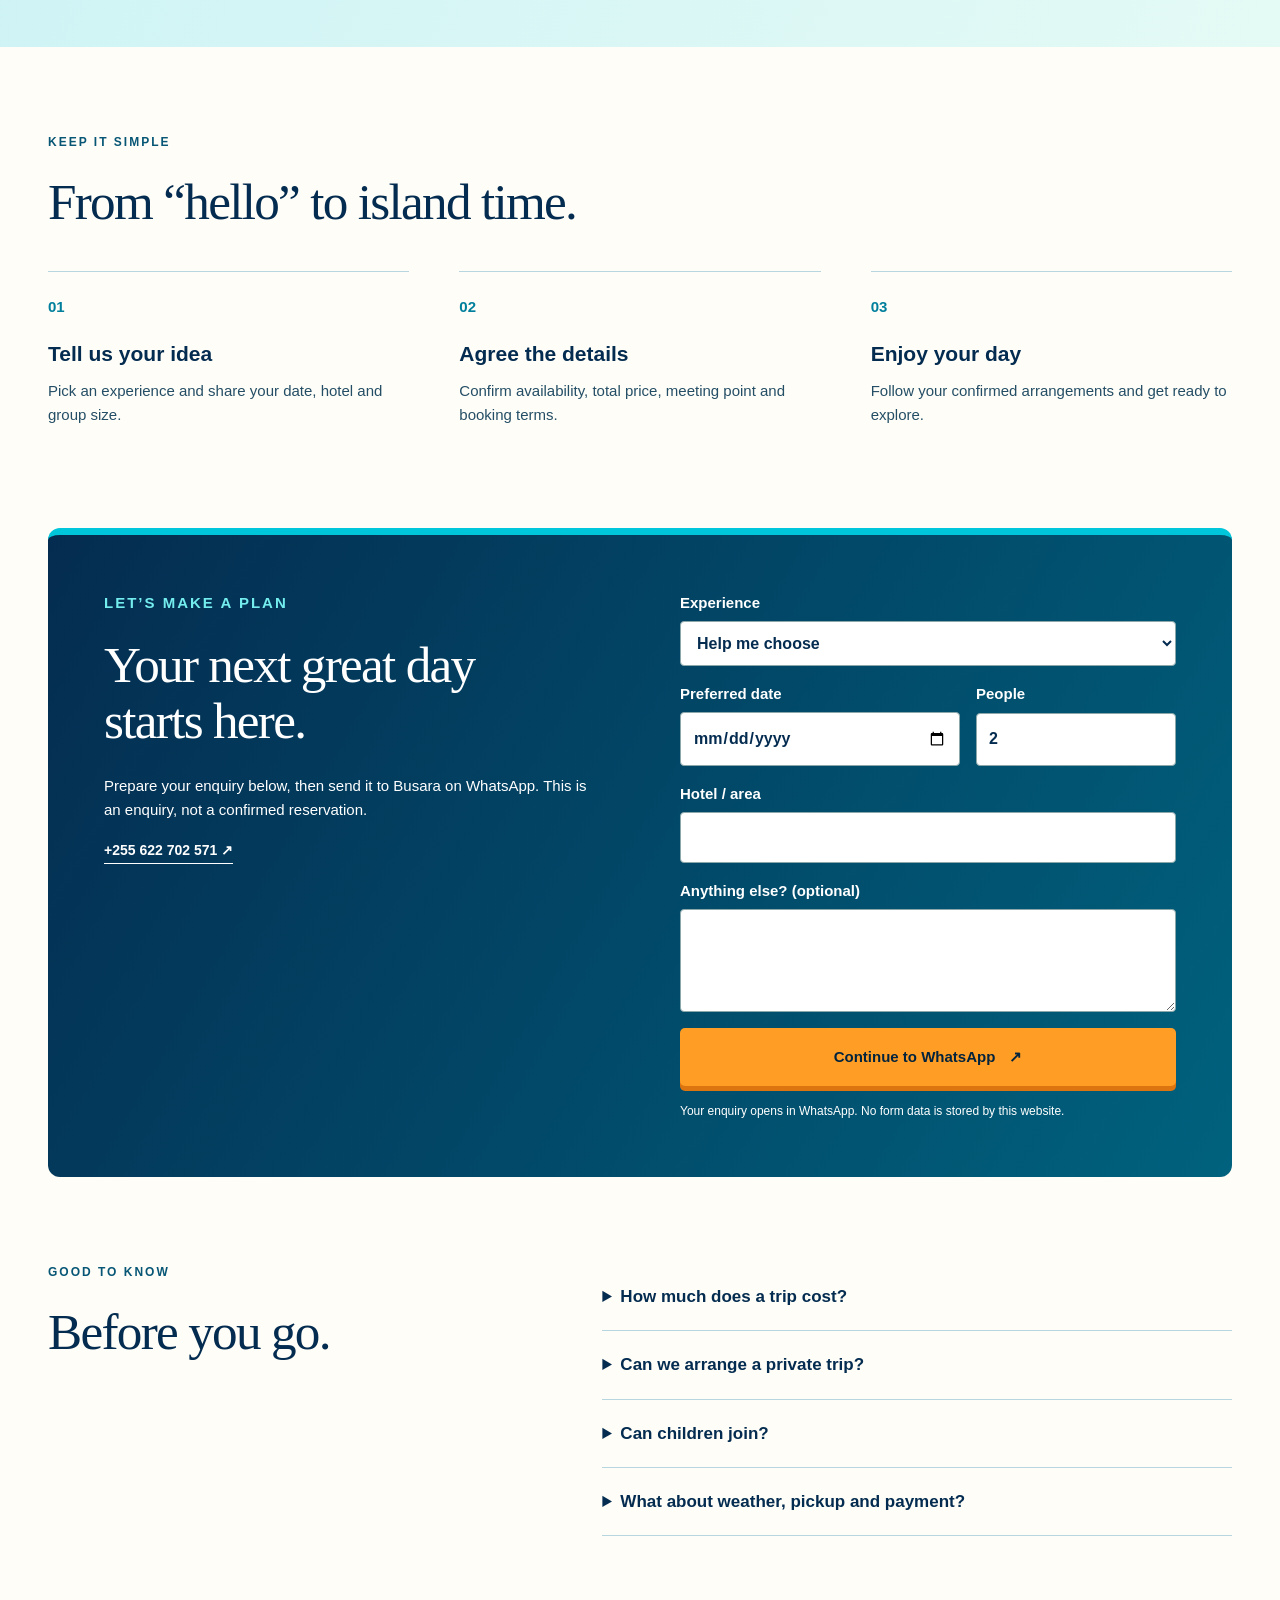
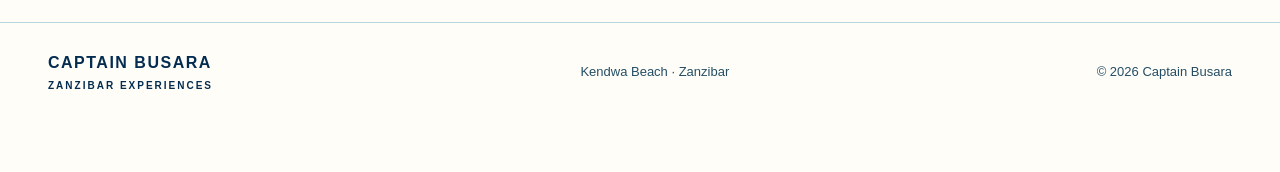
==== commit b5054f76: "Unify ocean palette and introduce photographic Zanzibar hero" ====
--- a/index.html
+++ b/index.html
@@ -1,7 +1,5 @@
-<!doctype html><html lang="en"><head><meta charset="utf-8"><meta name="viewport" content="width=device-width,initial-scale=1"><title>Captain Busara | Zanzibar Experiences · Kendwa Beach</title><meta name="description" content="Plan your Zanzibar experience with Captain Busara at Kendwa Beach. Ask about snorkeling, sunset cruises and custom trips directly on WhatsApp."><meta name="theme-color" content="#063b4a"><link rel="canonical" href="https://captainbusara.com/"><meta property="og:title" content="Captain Busara · Zanzibar Experiences"><meta property="og:description" content="Your Zanzibar. Your pace. Start planning with Captain Busara."><meta property="og:type" content="website"><meta property="og:url" content="https://captainbusara.com/"><meta property="og:image" content="https://captainbusara.com/images/logo_main_web.png"><link rel="icon" href="images/favicon_512.png"><link rel="stylesheet" href="styles.css"><script defer src="script.js"></script></head><body><a class="skip" href="#main"><span data-en="Skip to content" data-pl="Przejdź do treści" >Skip to content</span></a><header><div class="wrap header-inner"><a class="brand" href="#" aria-label="Captain Busara"><img src="images/logo_main_web.png" alt="" width="56" height="56"><span>CAPTAIN BUSARA<small>ZANZIBAR EXPERIENCES</small></span></a><nav aria-label="Main"><a href="#experiences"><span data-en="Experiences" data-pl="Atrakcje" >Experiences</span></a><a href="#captain"><span data-en="Your captain" data-pl="Twój kapitan" >Your captain</span></a><a href="#how"><span data-en="How it works" data-pl="Jak rezerwować" >How it works</span></a><a href="#faq"><span data-en="FAQ" data-pl="FAQ" >FAQ</span></a></nav><div class="header-actions"><div class="languages" aria-label="Language"><button type="button" data-lang="en" aria-pressed="true">EN</button><button type="button" data-lang="pl" aria-pressed="false">PL</button></div><button id="menu" type="button" aria-expanded="false" aria-controls="mobile-nav" aria-label="Menu">☰</button></div></div><nav id="mobile-nav" hidden><a href="#experiences"><span data-en="Experiences" data-pl="Atrakcje" >Experiences</span></a><a href="#captain"><span data-en="Your captain" data-pl="Twój kapitan" >Your captain</span></a><a href="#how"><span data-en="How it works" data-pl="Jak rezerwować" >How it works</span></a><a href="#faq"><span data-en="FAQ" data-pl="FAQ" >FAQ</span></a></nav></header><main id="main"><section class="hero wrap"><div class="hero-copy"><p class="eyebrow">KENDWA BEACH · ZANZIBAR</p><h1 data-en="Your Zanzibar.
-Your pace." data-pl="Twój Zanzibar.
-Twoje tempo." >Your Zanzibar.
-Your pace.</h1><p data-en="Ocean days, golden sunsets and island discoveries. Plan your next experience directly with Captain Busara." data-pl="Dni nad oceanem, złote zachody słońca i odkrywanie wyspy. Zaplanuj kolejną przygodę bezpośrednio z Captain Busara." class="lead">Ocean days, golden sunsets and island discoveries. Plan your next experience directly with Captain Busara.</p><div class="actions"><a class="button primary" href="#plan"><span data-en="Let’s plan your day" data-pl="Zaplanujmy Twój dzień" >Let’s plan your day</span> ↗</a><a class="text-link" href="#experiences"><span data-en="Explore experiences" data-pl="Zobacz atrakcje" >Explore experiences</span> ↓</a></div><div class="hero-foot"><strong data-en="LOCAL CONNECTION" data-pl="LOKALNY KONTAKT" >LOCAL CONNECTION</strong><p data-en="Start with a conversation. Make it your kind of adventure." data-pl="Zacznij od rozmowy. Wybierz przygodę w swoim stylu." >Start with a conversation. Make it your kind of adventure.</p></div></div><div class="hero-art"><div class="art-label">A LITTLE CLOSER TO PARADISE</div><img src="images/logo_main_web.png" width="700" height="700" alt="Captain Busara — Zanzibar Experiences"><div class="art-bottom"><span>06° SOUTH / ISLAND TIME</span><span aria-hidden="true">✳</span></div></div></section><div class="ribbon"><span data-en="Ocean adventures · Island discoveries · Sunset moments · Your own itinerary" data-pl="Przygody na oceanie · Odkrywanie wyspy · Zachody słońca · Twój własny plan" >Ocean adventures · Island discoveries · Sunset moments · Your own itinerary</span></div><section class="wrap section" id="experiences"><div class="section-head"><div><p class="eyebrow"><span data-en="MAKE A DAY OF IT" data-pl="POMYSŁ NA TWÓJ DZIEŃ" >MAKE A DAY OF IT</span></p><h2 data-en="Find your island moment." data-pl="Znajdź swój moment na wyspie." >Find your island moment.</h2></div><p data-en="A starting point for your plans. Confirm availability, itinerary and pricing with Busara." data-pl="Inspiracje do Twojego planu. Dostępność, trasę i cenę potwierdź z Busarą." >A starting point for your plans. Confirm availability, itinerary and pricing with Busara.</p></div><div class="experience-grid"><article class="experience ocean"><div class="experience-photo"><img src="images/experiences/snorkeling.jpg" alt="Snorkeler in clear tropical water" width="900" height="600" loading="lazy" decoding="async"></div><div class="experience-body"><div class="experience-top"><span>01 /</span><span aria-hidden="true">↗</span></div><h3 data-en="Mnemba snorkeling" data-pl="Snorkeling przy Mnembie" >Mnemba snorkeling</h3><p data-en="Explore the ocean, at your own pace." data-pl="Odkryj ocean we własnym tempie." class="tagline">Explore the ocean, at your own pace.</p><p data-en="Ask about snorkeling routes, boat options and what is included." data-pl="Zapytaj o trasę, rodzaj łodzi i zakres wycieczki." >Ask about snorkeling routes, boat options and what is included.</p><a class="text-link tour-link" data-tour="Mnemba snorkeling" href="https://wa.me/255622702571" target="_blank" rel="noopener"><span data-en="Ask about this experience" data-pl="Zapytaj o tę atrakcję" >Ask about this experience</span> <span aria-hidden="true">↗</span></a></div></article><article class="experience sunset"><div class="experience-photo"><img src="images/experiences/sunset.jpg" alt="Sailing boat at sunset in Zanzibar" width="900" height="600" loading="lazy" decoding="async"></div><div class="experience-body"><div class="experience-top"><span>02 /</span><span aria-hidden="true">↗</span></div><h3 data-en="Sunset cruise" data-pl="Rejs o zachodzie słońca" >Sunset cruise</h3><p data-en="A little more golden hour." data-pl="Zatrzymaj się na złotą godzinę." class="tagline">A little more golden hour.</p><p data-en="Plan an evening on the water with your partner, friends or family." data-pl="Zaplanuj wieczór na wodzie z partnerem, rodziną lub przyjaciółmi." >Plan an evening on the water with your partner, friends or family.</p><a class="text-link tour-link" data-tour="Sunset cruise" href="https://wa.me/255622702571" target="_blank" rel="noopener"><span data-en="Ask about this experience" data-pl="Zapytaj o tę atrakcję" >Ask about this experience</span> <span aria-hidden="true">↗</span></a></div></article><article class="experience turtle"><div class="experience-photo"><img src="images/experiences/turtles.jpg" alt="Sea turtle underwater" width="900" height="600" loading="lazy" decoding="async"></div><div class="experience-body"><div class="experience-top"><span>03 /</span><span aria-hidden="true">↗</span></div><h3 data-en="Turtle experience" data-pl="Spotkanie z żółwiami" >Turtle experience</h3><p data-en="Discover another side of Zanzibar." data-pl="Poznaj inne oblicze Zanzibaru." class="tagline">Discover another side of Zanzibar.</p><p data-en="Ask about the location, visit conditions and available options." data-pl="Zapytaj o miejsce, warunki wizyty i dostępne opcje." >Ask about the location, visit conditions and available options.</p><a class="text-link tour-link" data-tour="Turtle experience" href="https://wa.me/255622702571" target="_blank" rel="noopener"><span data-en="Ask about this experience" data-pl="Zapytaj o tę atrakcję" >Ask about this experience</span> <span aria-hidden="true">↗</span></a></div></article><article class="experience lagoon"><div class="experience-photo"><img src="images/experiences/starfish.jpg" alt="Starfish in shallow water" width="900" height="600" loading="lazy" decoding="async"></div><div class="experience-body"><div class="experience-top"><span>04 /</span><span aria-hidden="true">↗</span></div><h3 data-en="Starfish lagoon" data-pl="Laguna rozgwiazd" >Starfish lagoon</h3><p data-en="Follow the rhythm of the tides." data-pl="Podążaj za rytmem pływów." class="tagline">Follow the rhythm of the tides.</p><p data-en="Discuss a lagoon visit and the best timing for your travel dates." data-pl="Ustal możliwość wizyty w lagunie i termin dopasowany do pływów." >Discuss a lagoon visit and the best timing for your travel dates.</p><a class="text-link tour-link" data-tour="Starfish lagoon" href="https://wa.me/255622702571" target="_blank" rel="noopener"><span data-en="Ask about this experience" data-pl="Zapytaj o tę atrakcję" >Ask about this experience</span> <span aria-hidden="true">↗</span></a></div></article><article class="experience riding"><div class="experience-photo"><img src="images/experiences/horse-riding.jpg" alt="Horse riding on a beach at sunset" width="900" height="600" loading="lazy" decoding="async"></div><div class="experience-body"><div class="experience-top"><span>05 /</span><span aria-hidden="true">↗</span></div><h3 data-en="Beach horse riding" data-pl="Jazda konna przy plaży" >Beach horse riding</h3><p data-en="Something a little different." data-pl="Spróbuj czegoś innego." class="tagline">Something a little different.</p><p data-en="Ask about partner availability, rider requirements and transport." data-pl="Zapytaj o dostępność partnera, wymagania i transport." >Ask about partner availability, rider requirements and transport.</p><a class="text-link tour-link" data-tour="Beach horse riding" href="https://wa.me/255622702571" target="_blank" rel="noopener"><span data-en="Ask about this experience" data-pl="Zapytaj o tę atrakcję" >Ask about this experience</span> <span aria-hidden="true">↗</span></a></div></article><article class="experience custom"><div class="experience-photo"><img src="images/experiences/custom-trip.jpg" alt="Traditional dhow sailing in Zanzibar" width="900" height="600" loading="lazy" decoding="async"></div><div class="experience-body"><p class="eyebrow">YOUR DAY, YOUR WAY</p><h3 data-en="Have something
+<!doctype html><html lang="en"><head><meta charset="utf-8"><meta name="viewport" content="width=device-width,initial-scale=1"><title>Captain Busara | Zanzibar Experiences · Kendwa Beach</title><meta name="description" content="Plan your Zanzibar experience with Captain Busara at Kendwa Beach. Ask about snorkeling, sunset cruises and custom trips directly on WhatsApp."><meta name="theme-color" content="#063b4a"><link rel="canonical" href="https://captainbusara.com/"><meta property="og:title" content="Captain Busara · Zanzibar Experiences"><meta property="og:description" content="Your Zanzibar. Your pace. Start planning with Captain Busara."><meta property="og:type" content="website"><meta property="og:url" content="https://captainbusara.com/"><meta property="og:image" content="https://captainbusara.com/images/logo_main_web.png"><link rel="icon" href="images/favicon_512.png"><link rel="stylesheet" href="styles.css"><script defer src="script.js"></script></head><body><a class="skip" href="#main"><span data-en="Skip to content" data-pl="Przejdź do treści" >Skip to content</span></a><header><div class="wrap header-inner"><a class="brand" href="#" aria-label="Captain Busara"><img src="images/logo_main_web.png" alt="" width="56" height="56"><span>CAPTAIN BUSARA<small>ZANZIBAR EXPERIENCES</small></span></a><nav aria-label="Main"><a href="#experiences"><span data-en="Experiences" data-pl="Atrakcje" >Experiences</span></a><a href="#captain"><span data-en="Your captain" data-pl="Twój kapitan" >Your captain</span></a><a href="#how"><span data-en="How it works" data-pl="Jak rezerwować" >How it works</span></a><a href="#faq"><span data-en="FAQ" data-pl="FAQ" >FAQ</span></a></nav><div class="header-actions"><div class="languages" aria-label="Language"><button type="button" data-lang="en" aria-pressed="true">EN</button><button type="button" data-lang="pl" aria-pressed="false">PL</button></div><button id="menu" type="button" aria-expanded="false" aria-controls="mobile-nav" aria-label="Menu">☰</button></div></div><nav id="mobile-nav" hidden><a href="#experiences"><span data-en="Experiences" data-pl="Atrakcje" >Experiences</span></a><a href="#captain"><span data-en="Your captain" data-pl="Twój kapitan" >Your captain</span></a><a href="#how"><span data-en="How it works" data-pl="Jak rezerwować" >How it works</span></a><a href="#faq"><span data-en="FAQ" data-pl="FAQ" >FAQ</span></a></nav></header><main id="main"><section class="hero editorial-hero"><img class="hero-background" src="images/experiences/sunset.jpg" alt="Sailing boat at sunset in Zanzibar — illustrative photograph" width="900" height="600" fetchpriority="high"><div class="hero-shade"></div><div class="hero-copy wrap"><p class="eyebrow">KENDWA BEACH · ZANZIBAR</p><h1 data-en="A little ocean.&#10;A lot of Zanzibar." data-pl="Trochę oceanu.&#10;Cały Zanzibar.">A little ocean.
+A lot of Zanzibar.</h1><p class="lead" data-en="Snorkeling adventures, golden sunsets and your own island story. Start planning directly with Captain Busara." data-pl="Snorkeling, złote zachody słońca i Twoja własna historia z wyspy. Zaplanuj ją bezpośrednio z Captain Busara.">Snorkeling adventures, golden sunsets and your own island story. Start planning directly with Captain Busara.</p><div class="actions"><a class="button primary" href="#plan"><span data-en="Plan my Zanzibar experience" data-pl="Zaplanuj moją przygodę">Plan my Zanzibar experience</span> ↗</a><a class="hero-secondary" href="#experiences"><span data-en="Discover the experiences" data-pl="Odkryj atrakcje">Discover the experiences</span> ↓</a></div><div class="hero-foot"><span data-en="YOUR DAY. YOUR PACE. YOUR LOCAL CONNECTION." data-pl="TWÓJ DZIEŃ. TWOJE TEMPO. LOKALNY KONTAKT.">YOUR DAY. YOUR PACE. YOUR LOCAL CONNECTION.</span></div></div><span class="hero-photo-caption" data-en="Zanzibar · illustrative photograph" data-pl="Zanzibar · zdjęcie poglądowe">Zanzibar · illustrative photograph</span></section><div class="ribbon"><span data-en="Ocean adventures · Island discoveries · Sunset moments · Your own itinerary" data-pl="Przygody na oceanie · Odkrywanie wyspy · Zachody słońca · Twój własny plan" >Ocean adventures · Island discoveries · Sunset moments · Your own itinerary</span></div><section class="wrap section" id="experiences"><div class="section-head"><div><p class="eyebrow"><span data-en="MAKE A DAY OF IT" data-pl="POMYSŁ NA TWÓJ DZIEŃ" >MAKE A DAY OF IT</span></p><h2 data-en="Find your island moment." data-pl="Znajdź swój moment na wyspie." >Find your island moment.</h2></div><p data-en="A starting point for your plans. Confirm availability, itinerary and pricing with Busara." data-pl="Inspiracje do Twojego planu. Dostępność, trasę i cenę potwierdź z Busarą." >A starting point for your plans. Confirm availability, itinerary and pricing with Busara.</p></div><div class="experience-grid"><article class="experience ocean"><div class="experience-photo"><img src="images/experiences/snorkeling.jpg" alt="Snorkeler in clear tropical water" width="900" height="600" loading="lazy" decoding="async"></div><div class="experience-body"><div class="experience-top"><span>01 /</span><span aria-hidden="true">↗</span></div><h3 data-en="Mnemba snorkeling" data-pl="Snorkeling przy Mnembie" >Mnemba snorkeling</h3><p data-en="Explore the ocean, at your own pace." data-pl="Odkryj ocean we własnym tempie." class="tagline">Explore the ocean, at your own pace.</p><p data-en="Ask about snorkeling routes, boat options and what is included." data-pl="Zapytaj o trasę, rodzaj łodzi i zakres wycieczki." >Ask about snorkeling routes, boat options and what is included.</p><a class="text-link tour-link" data-tour="Mnemba snorkeling" href="https://wa.me/255622702571" target="_blank" rel="noopener"><span data-en="Ask about this experience" data-pl="Zapytaj o tę atrakcję" >Ask about this experience</span> <span aria-hidden="true">↗</span></a></div></article><article class="experience sunset"><div class="experience-photo"><img src="images/experiences/sunset.jpg" alt="Sailing boat at sunset in Zanzibar" width="900" height="600" loading="lazy" decoding="async"></div><div class="experience-body"><div class="experience-top"><span>02 /</span><span aria-hidden="true">↗</span></div><h3 data-en="Sunset cruise" data-pl="Rejs o zachodzie słońca" >Sunset cruise</h3><p data-en="A little more golden hour." data-pl="Zatrzymaj się na złotą godzinę." class="tagline">A little more golden hour.</p><p data-en="Plan an evening on the water with your partner, friends or family." data-pl="Zaplanuj wieczór na wodzie z partnerem, rodziną lub przyjaciółmi." >Plan an evening on the water with your partner, friends or family.</p><a class="text-link tour-link" data-tour="Sunset cruise" href="https://wa.me/255622702571" target="_blank" rel="noopener"><span data-en="Ask about this experience" data-pl="Zapytaj o tę atrakcję" >Ask about this experience</span> <span aria-hidden="true">↗</span></a></div></article><article class="experience turtle"><div class="experience-photo"><img src="images/experiences/turtles.jpg" alt="Sea turtle underwater" width="900" height="600" loading="lazy" decoding="async"></div><div class="experience-body"><div class="experience-top"><span>03 /</span><span aria-hidden="true">↗</span></div><h3 data-en="Turtle experience" data-pl="Spotkanie z żółwiami" >Turtle experience</h3><p data-en="Discover another side of Zanzibar." data-pl="Poznaj inne oblicze Zanzibaru." class="tagline">Discover another side of Zanzibar.</p><p data-en="Ask about the location, visit conditions and available options." data-pl="Zapytaj o miejsce, warunki wizyty i dostępne opcje." >Ask about the location, visit conditions and available options.</p><a class="text-link tour-link" data-tour="Turtle experience" href="https://wa.me/255622702571" target="_blank" rel="noopener"><span data-en="Ask about this experience" data-pl="Zapytaj o tę atrakcję" >Ask about this experience</span> <span aria-hidden="true">↗</span></a></div></article><article class="experience lagoon"><div class="experience-photo"><img src="images/experiences/starfish.jpg" alt="Starfish in shallow water" width="900" height="600" loading="lazy" decoding="async"></div><div class="experience-body"><div class="experience-top"><span>04 /</span><span aria-hidden="true">↗</span></div><h3 data-en="Starfish lagoon" data-pl="Laguna rozgwiazd" >Starfish lagoon</h3><p data-en="Follow the rhythm of the tides." data-pl="Podążaj za rytmem pływów." class="tagline">Follow the rhythm of the tides.</p><p data-en="Discuss a lagoon visit and the best timing for your travel dates." data-pl="Ustal możliwość wizyty w lagunie i termin dopasowany do pływów." >Discuss a lagoon visit and the best timing for your travel dates.</p><a class="text-link tour-link" data-tour="Starfish lagoon" href="https://wa.me/255622702571" target="_blank" rel="noopener"><span data-en="Ask about this experience" data-pl="Zapytaj o tę atrakcję" >Ask about this experience</span> <span aria-hidden="true">↗</span></a></div></article><article class="experience riding"><div class="experience-photo"><img src="images/experiences/horse-riding.jpg" alt="Horse riding on a beach at sunset" width="900" height="600" loading="lazy" decoding="async"></div><div class="experience-body"><div class="experience-top"><span>05 /</span><span aria-hidden="true">↗</span></div><h3 data-en="Beach horse riding" data-pl="Jazda konna przy plaży" >Beach horse riding</h3><p data-en="Something a little different." data-pl="Spróbuj czegoś innego." class="tagline">Something a little different.</p><p data-en="Ask about partner availability, rider requirements and transport." data-pl="Zapytaj o dostępność partnera, wymagania i transport." >Ask about partner availability, rider requirements and transport.</p><a class="text-link tour-link" data-tour="Beach horse riding" href="https://wa.me/255622702571" target="_blank" rel="noopener"><span data-en="Ask about this experience" data-pl="Zapytaj o tę atrakcję" >Ask about this experience</span> <span aria-hidden="true">↗</span></a></div></article><article class="experience custom"><div class="experience-photo"><img src="images/experiences/custom-trip.jpg" alt="Traditional dhow sailing in Zanzibar" width="900" height="600" loading="lazy" decoding="async"></div><div class="experience-body"><p class="eyebrow">YOUR DAY, YOUR WAY</p><h3 data-en="Have something
 else in mind?" data-pl="Masz własny
 pomysł?" >Have something
 else in mind?</h3><p data-en="Tell us what your perfect Zanzibar day looks like." data-pl="Opowiedz, jak wygląda Twój idealny dzień na Zanzibarze." >Tell us what your perfect Zanzibar day looks like.</p><a class="button" href="#plan"><span data-en="Plan a custom trip" data-pl="Zaplanuj własną wycieczkę" >Plan a custom trip</span> ↗</a></div></article></div><p class="photo-note" data-en="Illustrative photography: these images do not show Captain Busara’s own trips. Your itinerary and arrangements are confirmed individually." data-pl="Zdjęcia poglądowe: nie przedstawiają realizacji Captain Busara. Trasę i szczegóły każdej wycieczki ustalamy indywidualnie.">Illustrative photography: these images do not show Captain Busara’s own trips. Your itinerary and arrangements are confirmed individually.</p></section><section class="about" id="captain"><div class="wrap about-grid"><div><p class="eyebrow">MEET YOUR LOCAL CONNECTION</p><h2 data-en="A conversation.
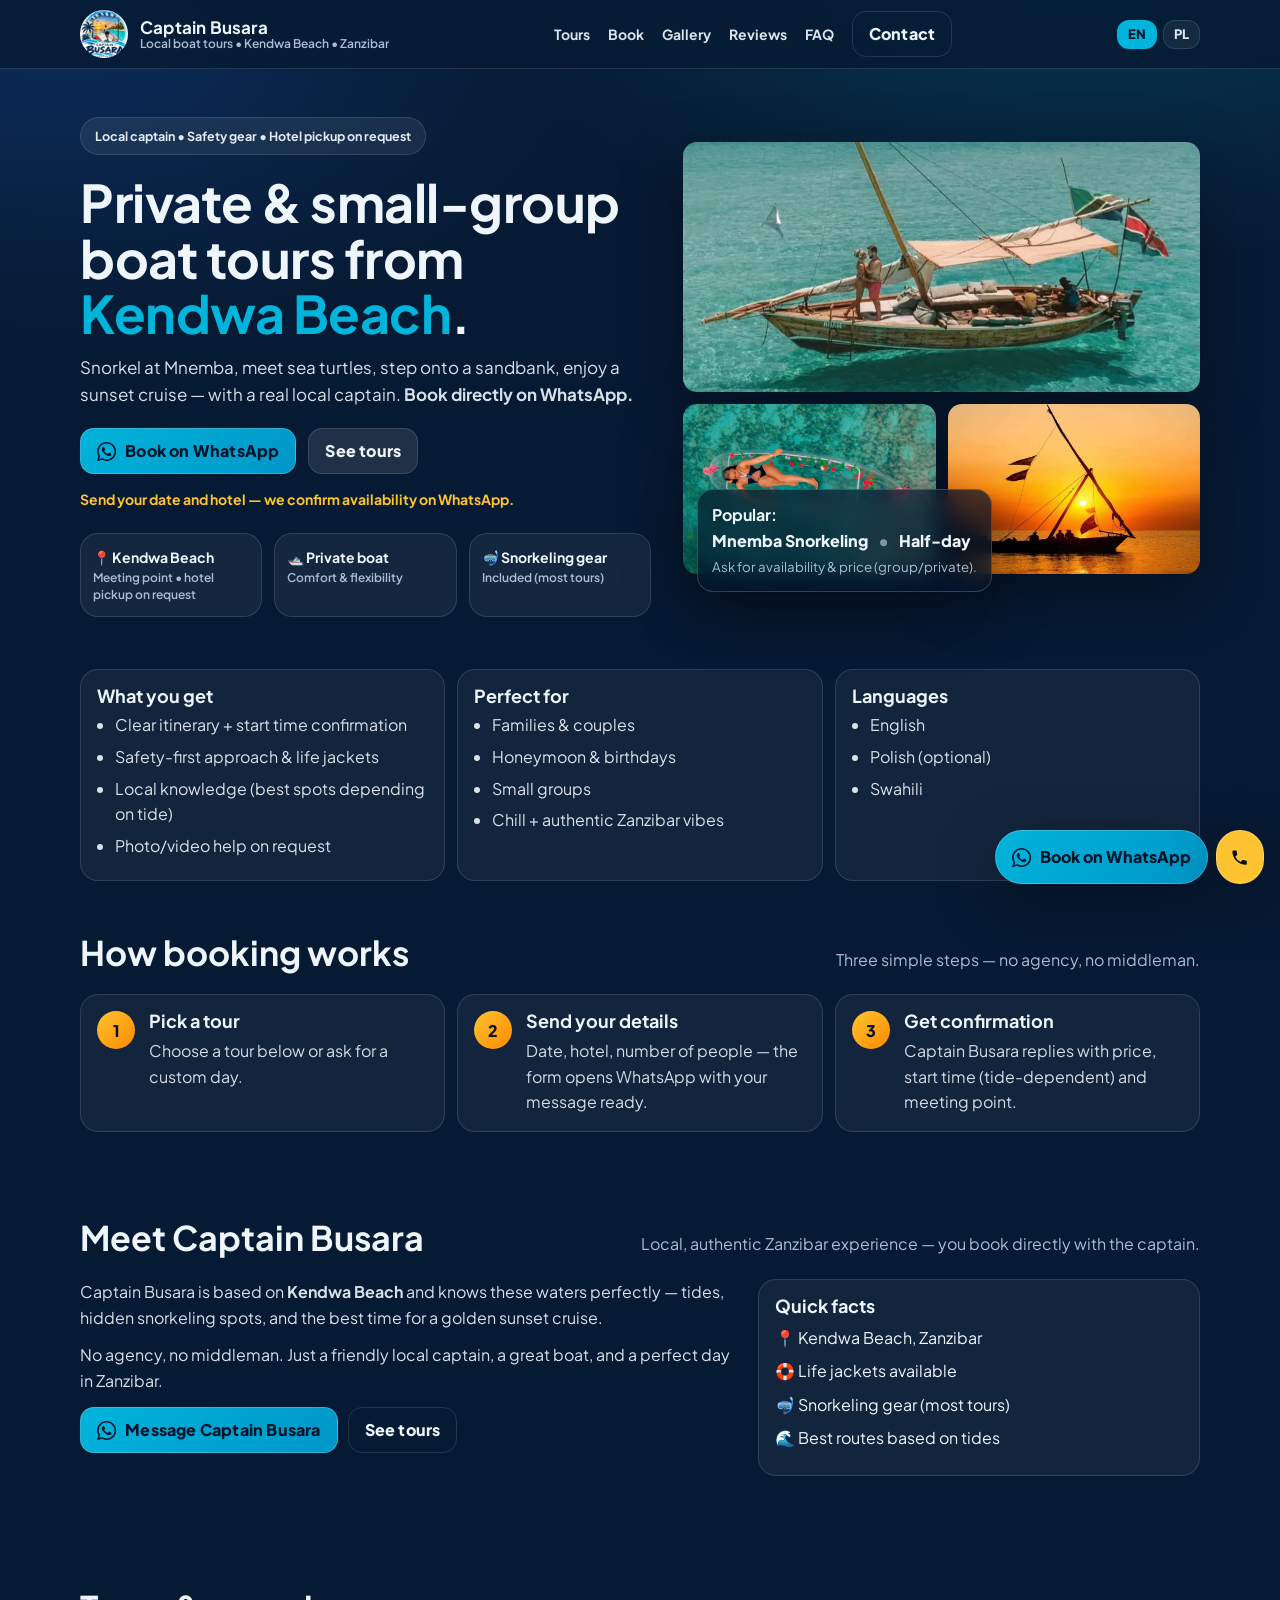
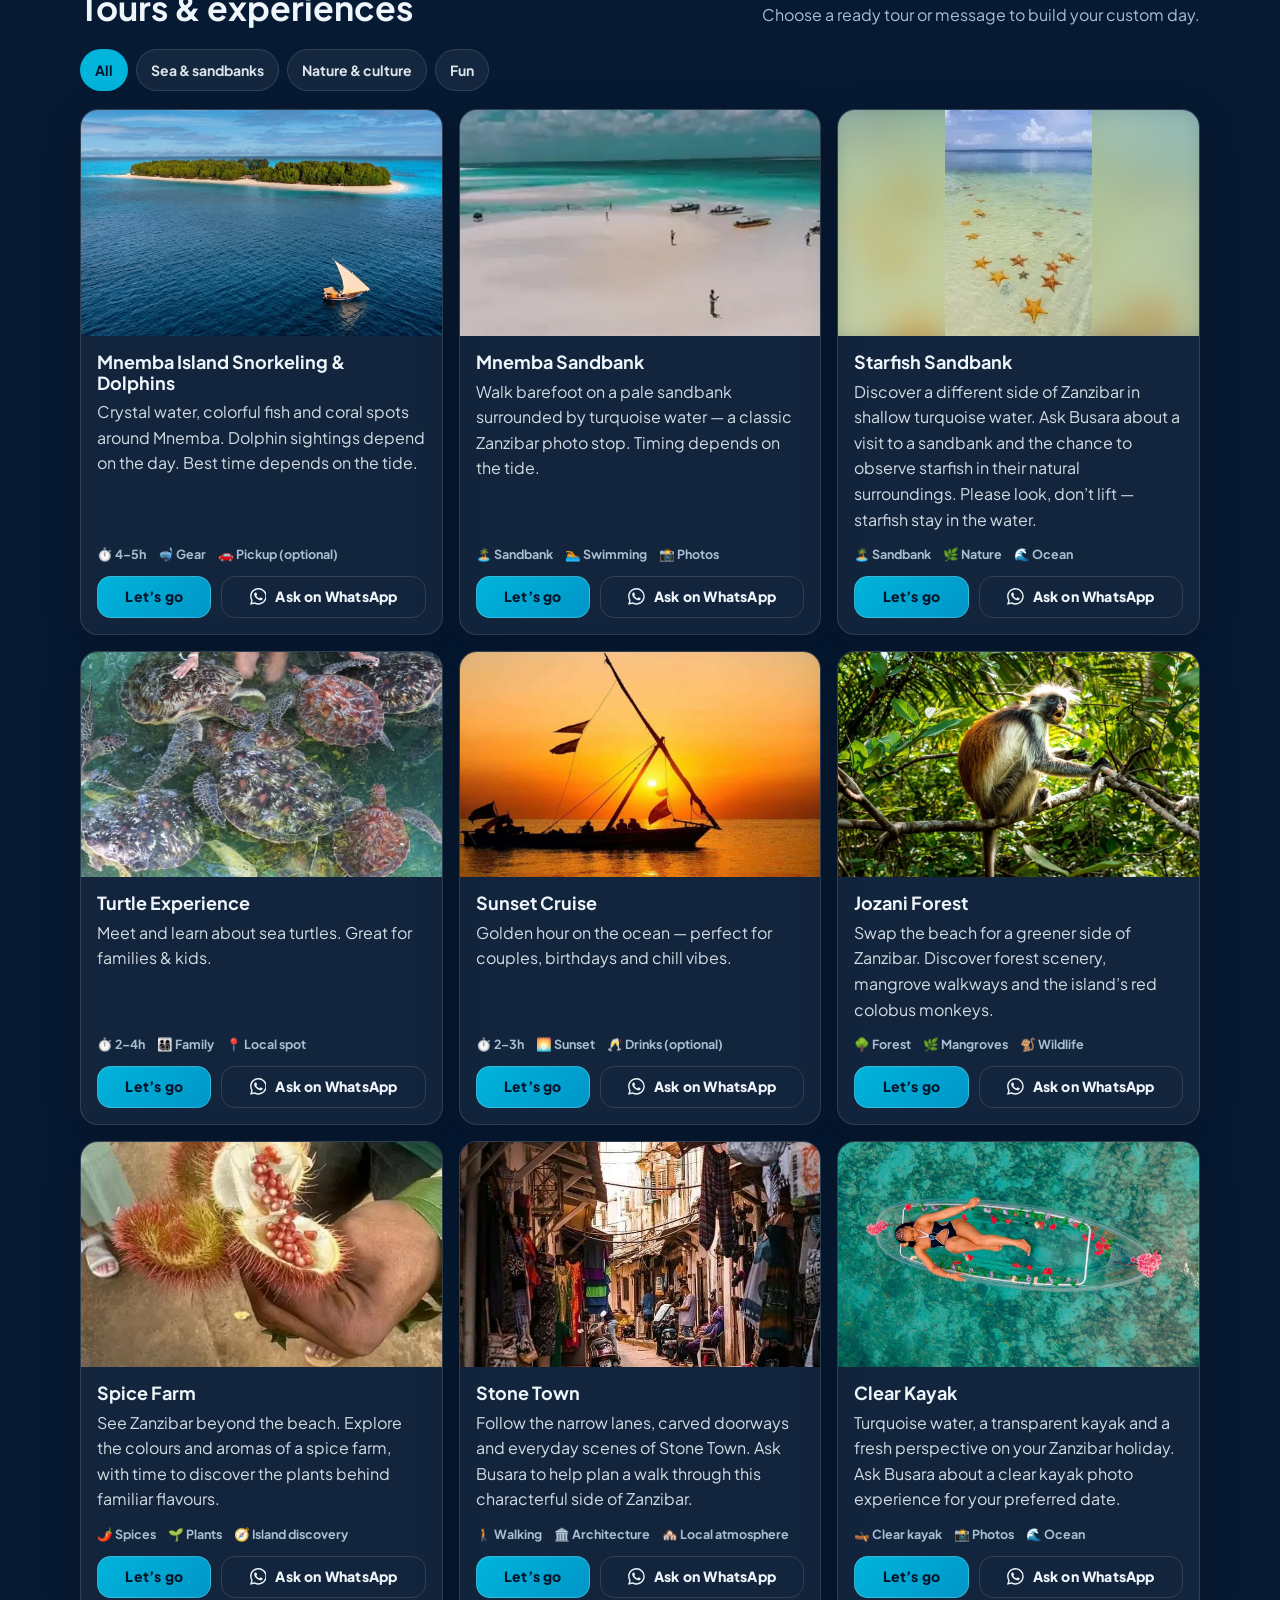
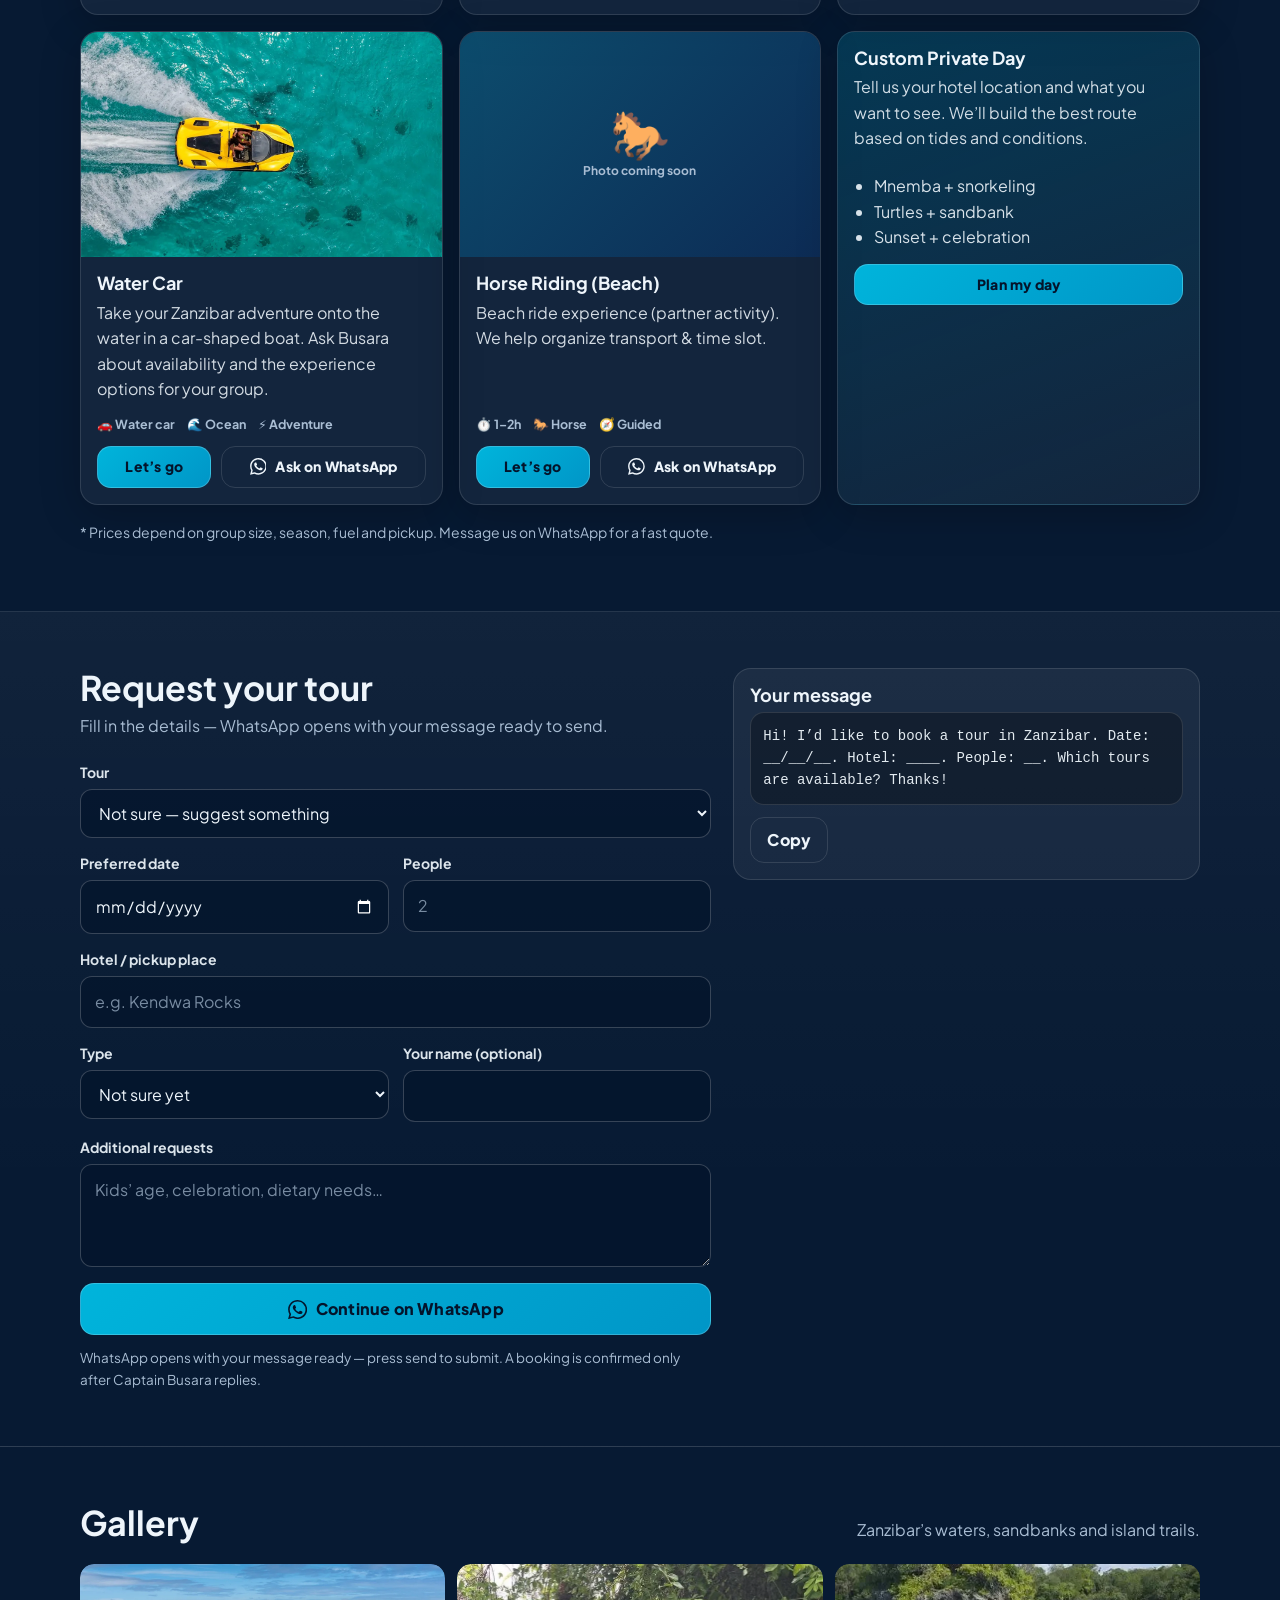
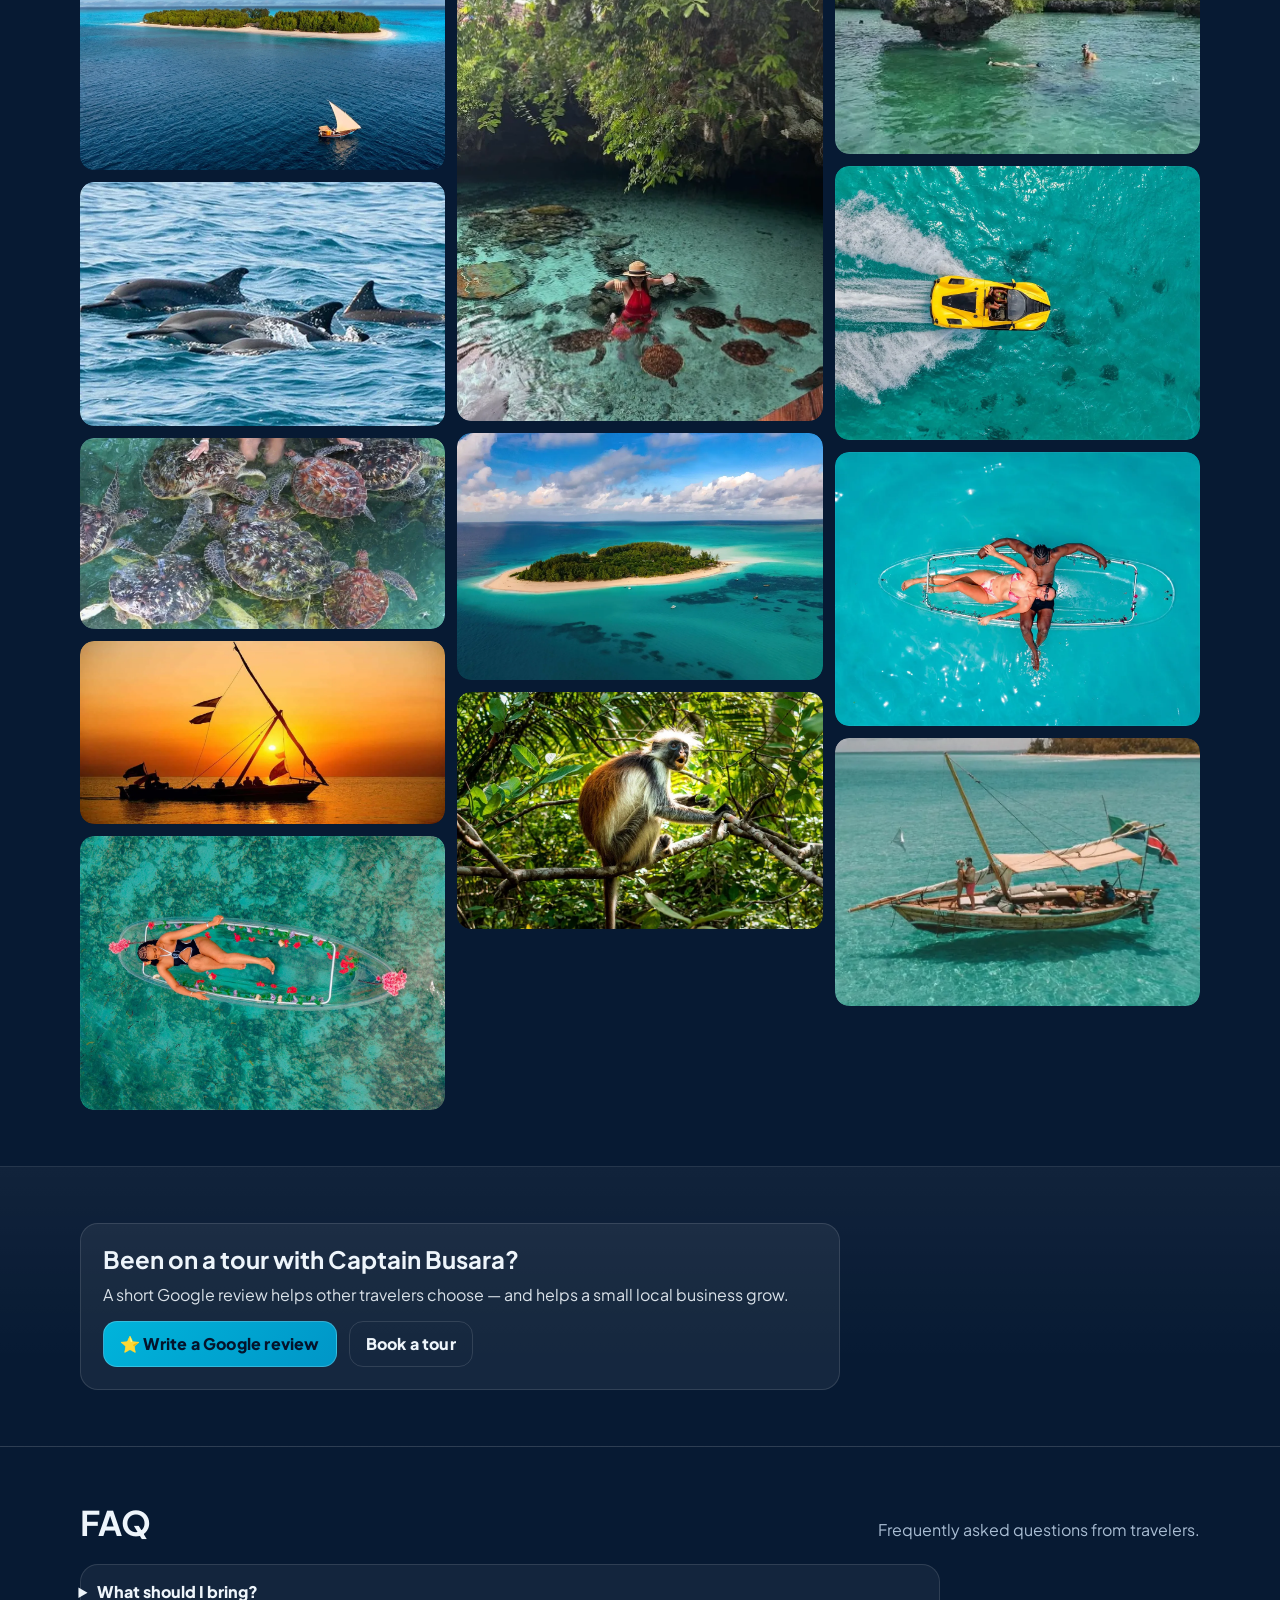
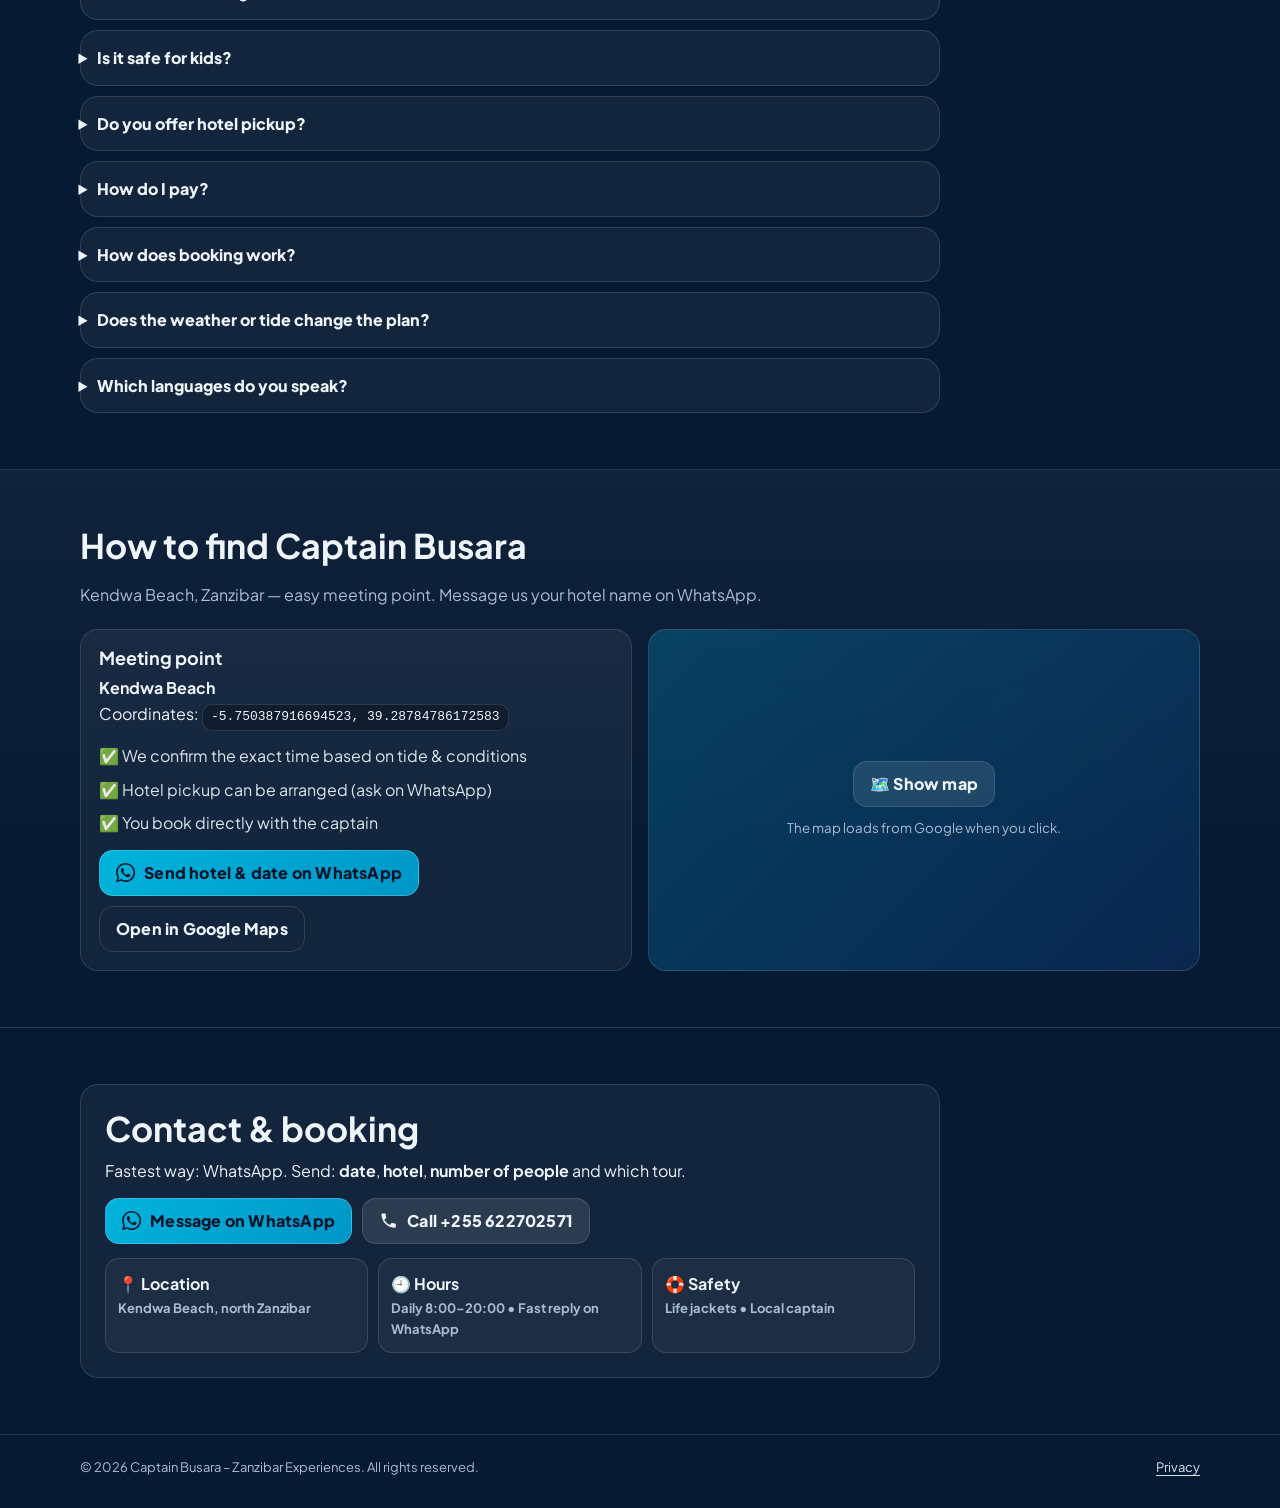
==== commit 11b51515: "Upgrade website: bilingual build, booking form, real photos, SEO, a11y - Generate EN (/) and PL (/pl" ====
--- a/index.html
+++ b/index.html
@@ -1,11 +1,409 @@
-<!doctype html><html lang="en"><head><meta charset="utf-8"><meta name="viewport" content="width=device-width,initial-scale=1"><title>Captain Busara | Zanzibar Experiences · Kendwa Beach</title><meta name="description" content="Plan your Zanzibar experience with Captain Busara at Kendwa Beach. Ask about snorkeling, sunset cruises and custom trips directly on WhatsApp."><meta name="theme-color" content="#063b4a"><link rel="canonical" href="https://captainbusara.com/"><meta property="og:title" content="Captain Busara · Zanzibar Experiences"><meta property="og:description" content="Your Zanzibar. Your pace. Start planning with Captain Busara."><meta property="og:type" content="website"><meta property="og:url" content="https://captainbusara.com/"><meta property="og:image" content="https://captainbusara.com/images/logo_main_web.png"><link rel="icon" href="images/favicon_512.png"><link rel="stylesheet" href="styles.css"><script defer src="script.js"></script></head><body><a class="skip" href="#main"><span data-en="Skip to content" data-pl="Przejdź do treści" >Skip to content</span></a><header><div class="wrap header-inner"><a class="brand" href="#" aria-label="Captain Busara"><img src="images/logo_main_web.png" alt="" width="56" height="56"><span>CAPTAIN BUSARA<small>ZANZIBAR EXPERIENCES</small></span></a><nav aria-label="Main"><a href="#experiences"><span data-en="Experiences" data-pl="Atrakcje" >Experiences</span></a><a href="#captain"><span data-en="Your captain" data-pl="Twój kapitan" >Your captain</span></a><a href="#how"><span data-en="How it works" data-pl="Jak rezerwować" >How it works</span></a><a href="#faq"><span data-en="FAQ" data-pl="FAQ" >FAQ</span></a></nav><div class="header-actions"><div class="languages" aria-label="Language"><button type="button" data-lang="en" aria-pressed="true">EN</button><button type="button" data-lang="pl" aria-pressed="false">PL</button></div><button id="menu" type="button" aria-expanded="false" aria-controls="mobile-nav" aria-label="Menu">☰</button></div></div><nav id="mobile-nav" hidden><a href="#experiences"><span data-en="Experiences" data-pl="Atrakcje" >Experiences</span></a><a href="#captain"><span data-en="Your captain" data-pl="Twój kapitan" >Your captain</span></a><a href="#how"><span data-en="How it works" data-pl="Jak rezerwować" >How it works</span></a><a href="#faq"><span data-en="FAQ" data-pl="FAQ" >FAQ</span></a></nav></header><main id="main"><section class="hero editorial-hero"><img class="hero-background" src="images/experiences/sunset.jpg" alt="Sailing boat at sunset in Zanzibar — illustrative photograph" width="900" height="600" fetchpriority="high"><div class="hero-shade"></div><div class="hero-copy wrap"><p class="eyebrow">KENDWA BEACH · ZANZIBAR</p><h1 data-en="A little ocean.&#10;A lot of Zanzibar." data-pl="Trochę oceanu.&#10;Cały Zanzibar.">A little ocean.
-A lot of Zanzibar.</h1><p class="lead" data-en="Snorkeling adventures, golden sunsets and your own island story. Start planning directly with Captain Busara." data-pl="Snorkeling, złote zachody słońca i Twoja własna historia z wyspy. Zaplanuj ją bezpośrednio z Captain Busara.">Snorkeling adventures, golden sunsets and your own island story. Start planning directly with Captain Busara.</p><div class="actions"><a class="button primary" href="#plan"><span data-en="Plan my Zanzibar experience" data-pl="Zaplanuj moją przygodę">Plan my Zanzibar experience</span> ↗</a><a class="hero-secondary" href="#experiences"><span data-en="Discover the experiences" data-pl="Odkryj atrakcje">Discover the experiences</span> ↓</a></div><div class="hero-foot"><span data-en="YOUR DAY. YOUR PACE. YOUR LOCAL CONNECTION." data-pl="TWÓJ DZIEŃ. TWOJE TEMPO. LOKALNY KONTAKT.">YOUR DAY. YOUR PACE. YOUR LOCAL CONNECTION.</span></div></div><span class="hero-photo-caption" data-en="Zanzibar · illustrative photograph" data-pl="Zanzibar · zdjęcie poglądowe">Zanzibar · illustrative photograph</span></section><div class="ribbon"><span data-en="Ocean adventures · Island discoveries · Sunset moments · Your own itinerary" data-pl="Przygody na oceanie · Odkrywanie wyspy · Zachody słońca · Twój własny plan" >Ocean adventures · Island discoveries · Sunset moments · Your own itinerary</span></div><section class="wrap section" id="experiences"><div class="section-head"><div><p class="eyebrow"><span data-en="MAKE A DAY OF IT" data-pl="POMYSŁ NA TWÓJ DZIEŃ" >MAKE A DAY OF IT</span></p><h2 data-en="Find your island moment." data-pl="Znajdź swój moment na wyspie." >Find your island moment.</h2></div><p data-en="A starting point for your plans. Confirm availability, itinerary and pricing with Busara." data-pl="Inspiracje do Twojego planu. Dostępność, trasę i cenę potwierdź z Busarą." >A starting point for your plans. Confirm availability, itinerary and pricing with Busara.</p></div><div class="experience-grid"><article class="experience ocean"><div class="experience-photo"><img src="images/experiences/snorkeling.jpg" alt="Snorkeler in clear tropical water" width="900" height="600" loading="lazy" decoding="async"></div><div class="experience-body"><div class="experience-top"><span>01 /</span><span aria-hidden="true">↗</span></div><h3 data-en="Mnemba snorkeling" data-pl="Snorkeling przy Mnembie" >Mnemba snorkeling</h3><p data-en="Explore the ocean, at your own pace." data-pl="Odkryj ocean we własnym tempie." class="tagline">Explore the ocean, at your own pace.</p><p data-en="Ask about snorkeling routes, boat options and what is included." data-pl="Zapytaj o trasę, rodzaj łodzi i zakres wycieczki." >Ask about snorkeling routes, boat options and what is included.</p><a class="text-link tour-link" data-tour="Mnemba snorkeling" href="https://wa.me/255622702571" target="_blank" rel="noopener"><span data-en="Ask about this experience" data-pl="Zapytaj o tę atrakcję" >Ask about this experience</span> <span aria-hidden="true">↗</span></a></div></article><article class="experience sunset"><div class="experience-photo"><img src="images/experiences/sunset.jpg" alt="Sailing boat at sunset in Zanzibar" width="900" height="600" loading="lazy" decoding="async"></div><div class="experience-body"><div class="experience-top"><span>02 /</span><span aria-hidden="true">↗</span></div><h3 data-en="Sunset cruise" data-pl="Rejs o zachodzie słońca" >Sunset cruise</h3><p data-en="A little more golden hour." data-pl="Zatrzymaj się na złotą godzinę." class="tagline">A little more golden hour.</p><p data-en="Plan an evening on the water with your partner, friends or family." data-pl="Zaplanuj wieczór na wodzie z partnerem, rodziną lub przyjaciółmi." >Plan an evening on the water with your partner, friends or family.</p><a class="text-link tour-link" data-tour="Sunset cruise" href="https://wa.me/255622702571" target="_blank" rel="noopener"><span data-en="Ask about this experience" data-pl="Zapytaj o tę atrakcję" >Ask about this experience</span> <span aria-hidden="true">↗</span></a></div></article><article class="experience turtle"><div class="experience-photo"><img src="images/experiences/turtles.jpg" alt="Sea turtle underwater" width="900" height="600" loading="lazy" decoding="async"></div><div class="experience-body"><div class="experience-top"><span>03 /</span><span aria-hidden="true">↗</span></div><h3 data-en="Turtle experience" data-pl="Spotkanie z żółwiami" >Turtle experience</h3><p data-en="Discover another side of Zanzibar." data-pl="Poznaj inne oblicze Zanzibaru." class="tagline">Discover another side of Zanzibar.</p><p data-en="Ask about the location, visit conditions and available options." data-pl="Zapytaj o miejsce, warunki wizyty i dostępne opcje." >Ask about the location, visit conditions and available options.</p><a class="text-link tour-link" data-tour="Turtle experience" href="https://wa.me/255622702571" target="_blank" rel="noopener"><span data-en="Ask about this experience" data-pl="Zapytaj o tę atrakcję" >Ask about this experience</span> <span aria-hidden="true">↗</span></a></div></article><article class="experience lagoon"><div class="experience-photo"><img src="images/experiences/starfish.jpg" alt="Starfish in shallow water" width="900" height="600" loading="lazy" decoding="async"></div><div class="experience-body"><div class="experience-top"><span>04 /</span><span aria-hidden="true">↗</span></div><h3 data-en="Starfish lagoon" data-pl="Laguna rozgwiazd" >Starfish lagoon</h3><p data-en="Follow the rhythm of the tides." data-pl="Podążaj za rytmem pływów." class="tagline">Follow the rhythm of the tides.</p><p data-en="Discuss a lagoon visit and the best timing for your travel dates." data-pl="Ustal możliwość wizyty w lagunie i termin dopasowany do pływów." >Discuss a lagoon visit and the best timing for your travel dates.</p><a class="text-link tour-link" data-tour="Starfish lagoon" href="https://wa.me/255622702571" target="_blank" rel="noopener"><span data-en="Ask about this experience" data-pl="Zapytaj o tę atrakcję" >Ask about this experience</span> <span aria-hidden="true">↗</span></a></div></article><article class="experience riding"><div class="experience-photo"><img src="images/experiences/horse-riding.jpg" alt="Horse riding on a beach at sunset" width="900" height="600" loading="lazy" decoding="async"></div><div class="experience-body"><div class="experience-top"><span>05 /</span><span aria-hidden="true">↗</span></div><h3 data-en="Beach horse riding" data-pl="Jazda konna przy plaży" >Beach horse riding</h3><p data-en="Something a little different." data-pl="Spróbuj czegoś innego." class="tagline">Something a little different.</p><p data-en="Ask about partner availability, rider requirements and transport." data-pl="Zapytaj o dostępność partnera, wymagania i transport." >Ask about partner availability, rider requirements and transport.</p><a class="text-link tour-link" data-tour="Beach horse riding" href="https://wa.me/255622702571" target="_blank" rel="noopener"><span data-en="Ask about this experience" data-pl="Zapytaj o tę atrakcję" >Ask about this experience</span> <span aria-hidden="true">↗</span></a></div></article><article class="experience custom"><div class="experience-photo"><img src="images/experiences/custom-trip.jpg" alt="Traditional dhow sailing in Zanzibar" width="900" height="600" loading="lazy" decoding="async"></div><div class="experience-body"><p class="eyebrow">YOUR DAY, YOUR WAY</p><h3 data-en="Have something
-else in mind?" data-pl="Masz własny
-pomysł?" >Have something
-else in mind?</h3><p data-en="Tell us what your perfect Zanzibar day looks like." data-pl="Opowiedz, jak wygląda Twój idealny dzień na Zanzibarze." >Tell us what your perfect Zanzibar day looks like.</p><a class="button" href="#plan"><span data-en="Plan a custom trip" data-pl="Zaplanuj własną wycieczkę" >Plan a custom trip</span> ↗</a></div></article></div><p class="photo-note" data-en="Illustrative photography: these images do not show Captain Busara’s own trips. Your itinerary and arrangements are confirmed individually." data-pl="Zdjęcia poglądowe: nie przedstawiają realizacji Captain Busara. Trasę i szczegóły każdej wycieczki ustalamy indywidualnie.">Illustrative photography: these images do not show Captain Busara’s own trips. Your itinerary and arrangements are confirmed individually.</p></section><section class="about" id="captain"><div class="wrap about-grid"><div><p class="eyebrow">MEET YOUR LOCAL CONNECTION</p><h2 data-en="A conversation.
-Then an adventure." data-pl="Najpierw rozmowa.
-Potem przygoda." >A conversation.
-Then an adventure.</h2></div><div><p data-en="Captain Busara is based at Kendwa Beach, Zanzibar. Get in touch directly to discuss the places you want to see and the kind of day you want to have." data-pl="Captain Busara działa przy plaży Kendwa na Zanzibarze. Skontaktuj się bezpośrednio, aby omówić miejsca, które chcesz zobaczyć, i dzień, jaki chcesz przeżyć." >Captain Busara is based at Kendwa Beach, Zanzibar. Get in touch directly to discuss the places you want to see and the kind of day you want to have.</p><p data-en="Share your travel dates, hotel and group size. Agree the route, price and arrangements before confirming your trip." data-pl="Podaj datę, hotel i liczbę osób. Ustal trasę, cenę i szczegóły przed potwierdzeniem wycieczki." >Share your travel dates, hotel and group size. Agree the route, price and arrangements before confirming your trip.</p><a class="text-link" href="#plan"><span data-en="Say hello to Busara" data-pl="Przywitaj się z Busarą" >Say hello to Busara</span> ↗</a></div></div></section><section class="wrap section" id="how"><p class="eyebrow">KEEP IT SIMPLE</p><h2 data-en="From “hello” to island time." data-pl="Od „cześć” do przygody." >From “hello” to island time.</h2><div class="steps"><div><span class="step-number">01</span><h3 data-en="Tell us your idea" data-pl="Opowiedz o swoim pomyśle" >Tell us your idea</h3><p data-en="Pick an experience and share your date, hotel and group size." data-pl="Wybierz atrakcję, podaj datę, hotel i liczbę osób." >Pick an experience and share your date, hotel and group size.</p></div><div><span class="step-number">02</span><h3 data-en="Agree the details" data-pl="Ustal szczegóły" >Agree the details</h3><p data-en="Confirm availability, total price, meeting point and booking terms." data-pl="Potwierdź dostępność, pełną cenę, miejsce spotkania i zasady rezerwacji." >Confirm availability, total price, meeting point and booking terms.</p></div><div><span class="step-number">03</span><h3 data-en="Enjoy your day" data-pl="Ciesz się wycieczką" >Enjoy your day</h3><p data-en="Follow your confirmed arrangements and get ready to explore." data-pl="Przygotuj się zgodnie z ustaleniami i ruszaj odkrywać wyspę." >Follow your confirmed arrangements and get ready to explore.</p></div></div></section><section class="wrap section booking" id="plan"><div><p class="eyebrow">LET’S MAKE A PLAN</p><h2 data-en="Your next great day
-starts here." data-pl="Twój kolejny świetny dzień
-zaczyna się tutaj." >Your next great day
-starts here.</h2><p data-en="Prepare your enquiry below, then send it to Busara on WhatsApp. This is an enquiry, not a confirmed reservation." data-pl="Przygotuj zapytanie i wyślij je do Busary na WhatsApp. To zapytanie, a nie potwierdzona rezerwacja." >Prepare your enquiry below, then send it to Busara on WhatsApp. This is an enquiry, not a confirmed reservation.</p><a class="text-link" href="tel:+255622702571">+255 622 702 571 ↗</a></div><form id="booking-form"><label><span data-en="Experience" data-pl="Atrakcja" >Experience</span><select name="experience"><option value="Help me choose" data-en="Help me choose" data-pl="Pomóż mi wybrać">Help me choose</option><option value="Mnemba snorkeling" data-en="Mnemba snorkeling" data-pl="Snorkeling przy Mnembie">Mnemba snorkeling</option><option value="Sunset cruise" data-en="Sunset cruise" data-pl="Rejs o zachodzie słońca">Sunset cruise</option><option value="Turtle experience" data-en="Turtle experience" data-pl="Spotkanie z żółwiami">Turtle experience</option><option value="Starfish lagoon" data-en="Starfish lagoon" data-pl="Laguna rozgwiazd">Starfish lagoon</option><option value="Beach horse riding" data-en="Beach horse riding" data-pl="Jazda konna przy plaży">Beach horse riding</option><option value="Custom trip" data-en="Custom trip" data-pl="Własna wycieczka">Custom trip</option></select></label><div class="form-row"><label><span data-en="Preferred date" data-pl="Preferowana data" >Preferred date</span><input name="date" type="date" required></label><label><span data-en="People" data-pl="Liczba osób" >People</span><input name="people" type="number" min="1" max="100" value="2" required></label></div><label><span data-en="Hotel / area" data-pl="Hotel / okolica" >Hotel / area</span><input name="hotel" maxlength="150" required autocomplete="off"></label><label><span data-en="Anything else? (optional)" data-pl="Dodatkowe informacje (opcjonalnie)" >Anything else? (optional)</span><textarea name="notes" rows="3" maxlength="1500"></textarea></label><button class="button primary" type="submit"><span data-en="Continue to WhatsApp" data-pl="Przejdź do WhatsApp" >Continue to WhatsApp</span> ↗</button><small data-en="Your enquiry opens in WhatsApp. No form data is stored by this website." data-pl="Zapytanie otworzy się w WhatsApp. Strona nie zapisuje danych z formularza." >Your enquiry opens in WhatsApp. No form data is stored by this website.</small></form></section><section class="wrap section faq" id="faq"><div><p class="eyebrow">GOOD TO KNOW</p><h2 data-en="Before you go." data-pl="Zanim wyruszysz." >Before you go.</h2></div><div><details><summary data-en="How much does a trip cost?" data-pl="Ile kosztuje wycieczka?" >How much does a trip cost?</summary><p data-en="Ask for a quote for your date, group size and preferred experience. Confirm inclusions and the total price before booking." data-pl="Poproś o wycenę dla wybranego terminu, liczby osób i atrakcji. Przed rezerwacją potwierdź zakres i całkowitą cenę." >Ask for a quote for your date, group size and preferred experience. Confirm inclusions and the total price before booking.</p></details><details><summary data-en="Can we arrange a private trip?" data-pl="Czy możemy zorganizować prywatną wycieczkę?" >Can we arrange a private trip?</summary><p data-en="Send your preferred route and group size. Busara will confirm available options." data-pl="Prześlij preferowaną trasę i liczbę osób. Busara potwierdzi dostępne opcje." >Send your preferred route and group size. Busara will confirm available options.</p></details><details><summary data-en="Can children join?" data-pl="Czy dzieci mogą uczestniczyć?" >Can children join?</summary><p data-en="Include children’s ages in your enquiry. Confirm suitability, equipment and arrangements for your chosen activity with Busara." data-pl="Podaj wiek dzieci w zapytaniu. Potwierdź z Busarą odpowiednią atrakcję, wyposażenie i warunki uczestnictwa." >Include children’s ages in your enquiry. Confirm suitability, equipment and arrangements for your chosen activity with Busara.</p></details><details><summary data-en="What about weather, pickup and payment?" data-pl="Co z pogodą, odbiorem i płatnością?" >What about weather, pickup and payment?</summary><p data-en="Confirm the meeting point, weather arrangements, payment and cancellation terms directly with Busara before you commit." data-pl="Przed rezerwacją ustal z Busarą miejsce spotkania, zasady przy złej pogodzie, płatność i warunki anulowania." >Confirm the meeting point, weather arrangements, payment and cancellation terms directly with Busara before you commit.</p></details></div></section></main><footer><div class="wrap footer-inner"><div class="brand"><span>CAPTAIN BUSARA<small>ZANZIBAR EXPERIENCES</small></span></div><p>Kendwa Beach · Zanzibar</p><p>© <span id="year">2026</span> Captain Busara</p></div></footer><a class="floating" href="#plan"><span data-en="Plan your day" data-pl="Zaplanuj dzień" >Plan your day</span> ↗</a></body></html>+<!doctype html>
+<html lang="en">
+<head>
+  <meta charset="utf-8">
+  <meta name="viewport" content="width=device-width, initial-scale=1">
+  <title>Captain Busara | Boat Tours from Kendwa Beach, Zanzibar</title>
+  <meta name="description" content="Private &amp; small-group boat tours from Kendwa Beach, Zanzibar: Mnemba snorkeling, turtles, sandbanks, sunset cruise, Jozani Forest, Stone Town and more. Book directly on WhatsApp.">
+  <meta name="theme-color" content="#0B2D5B">
+  <link rel="canonical" href="https://captainbusara.com/">
+  <link rel="alternate" hreflang="en" href="https://captainbusara.com/">
+  <link rel="alternate" hreflang="pl" href="https://captainbusara.com/pl/">
+  <link rel="alternate" hreflang="x-default" href="https://captainbusara.com/">
+  <meta property="og:type" content="website">
+  <meta property="og:site_name" content="Captain Busara">
+  <meta property="og:title" content="Captain Busara | Boat Tours from Kendwa Beach, Zanzibar">
+  <meta property="og:description" content="Mnemba • Turtles • Sandbanks • Sunset Cruise • Jozani • Stone Town. Book on WhatsApp.">
+  <meta property="og:url" content="https://captainbusara.com/">
+  <meta property="og:image" content="https://captainbusara.com/images/og.jpg">
+  <meta property="og:image:width" content="1200">
+  <meta property="og:image:height" content="630">
+  <meta property="og:locale" content="en_US">
+  <meta name="twitter:card" content="summary_large_image">
+  <meta name="twitter:title" content="Captain Busara | Boat Tours from Kendwa Beach, Zanzibar">
+  <meta name="twitter:description" content="Mnemba • Turtles • Sandbanks • Sunset Cruise • Jozani • Stone Town. Book on WhatsApp.">
+  <meta name="twitter:image" content="https://captainbusara.com/images/og.jpg">
+  <link rel="icon" type="image/png" sizes="48x48" href="images/favicon-48.png">
+  <link rel="icon" type="image/png" sizes="192x192" href="images/icon-192.png">
+  <link rel="apple-touch-icon" href="images/apple-touch-icon.png">
+  <link rel="manifest" href="site.webmanifest">
+  <link rel="preconnect" href="https://fonts.googleapis.com">
+  <link rel="preconnect" href="https://fonts.gstatic.com" crossorigin>
+  <link href="https://fonts.googleapis.com/css2?family=Plus+Jakarta+Sans:wght@400;600;700;800&display=swap" rel="stylesheet">
+  <link rel="stylesheet" href="styles.css?v=20261122">
+  <script type="application/ld+json">{"@context": "https://schema.org", "@type": "TravelAgency", "@id": "https://captainbusara.com/#business", "name": "Captain Busara", "alternateName": "Captain Busara – Zanzibar Experiences", "description": "Private & small-group boat tours from Kendwa Beach, Zanzibar: Mnemba snorkeling, turtles, sandbanks, sunset cruise, Jozani Forest, Stone Town and more. Book directly on WhatsApp.", "url": "https://captainbusara.com/", "image": "https://captainbusara.com/images/og.jpg", "logo": "https://captainbusara.com/images/logo.webp", "telephone": "+255622702571", "address": {"@type": "PostalAddress", "addressLocality": "Kendwa", "addressRegion": "Zanzibar", "addressCountry": "TZ"}, "geo": {"@type": "GeoCoordinates", "latitude": -5.750387916694523, "longitude": 39.28784786172583}, "openingHoursSpecification": [{"@type": "OpeningHoursSpecification", "dayOfWeek": ["Monday", "Tuesday", "Wednesday", "Thursday", "Friday", "Saturday", "Sunday"], "opens": "08:00", "closes": "20:00"}], "knowsLanguage": ["en", "pl", "sw"], "hasMap": "https://www.google.com/maps?q=-5.750387916694523,39.28784786172583", "makesOffer": [{"@type": "Offer", "itemOffered": {"@type": "TouristTrip", "name": "Mnemba Island Snorkeling & Dolphins", "description": "Crystal water, colorful fish and coral spots around Mnemba. Dolphin sightings depend on the day. Best time depends on the tide."}}, {"@type": "Offer", "itemOffered": {"@type": "TouristTrip", "name": "Mnemba Sandbank", "description": "Walk barefoot on a pale sandbank surrounded by turquoise water — a classic Zanzibar photo stop. Timing depends on the tide."}}, {"@type": "Offer", "itemOffered": {"@type": "TouristTrip", "name": "Starfish Sandbank", "description": "Discover a different side of Zanzibar in shallow turquoise water. Ask Busara about a visit to a sandbank and the chance to observe starfish in their natural surroundings. Please look, don’t lift — starfish stay in the water."}}, {"@type": "Offer", "itemOffered": {"@type": "TouristTrip", "name": "Turtle Experience", "description": "Meet and learn about sea turtles. Great for families & kids."}}, {"@type": "Offer", "itemOffered": {"@type": "TouristTrip", "name": "Sunset Cruise", "description": "Golden hour on the ocean — perfect for couples, birthdays and chill vibes."}}, {"@type": "Offer", "itemOffered": {"@type": "TouristTrip", "name": "Jozani Forest", "description": "Swap the beach for a greener side of Zanzibar. Discover forest scenery, mangrove walkways and the island’s red colobus monkeys."}}, {"@type": "Offer", "itemOffered": {"@type": "TouristTrip", "name": "Spice Farm", "description": "See Zanzibar beyond the beach. Explore the colours and aromas of a spice farm, with time to discover the plants behind familiar flavours."}}, {"@type": "Offer", "itemOffered": {"@type": "TouristTrip", "name": "Stone Town", "description": "Follow the narrow lanes, carved doorways and everyday scenes of Stone Town. Ask Busara to help plan a walk through this characterful side of Zanzibar."}}, {"@type": "Offer", "itemOffered": {"@type": "TouristTrip", "name": "Clear Kayak", "description": "Turquoise water, a transparent kayak and a fresh perspective on your Zanzibar holiday. Ask Busara about a clear kayak photo experience for your preferred date."}}, {"@type": "Offer", "itemOffered": {"@type": "TouristTrip", "name": "Water Car", "description": "Take your Zanzibar adventure onto the water in a car-shaped boat. Ask Busara about availability and the experience options for your group."}}, {"@type": "Offer", "itemOffered": {"@type": "TouristTrip", "name": "Horse Riding (Beach)", "description": "Beach ride experience (partner activity). We help organize transport & time slot."}}]}</script>
+  <script type="application/ld+json">{"@context": "https://schema.org", "@type": "FAQPage", "mainEntity": [{"@type": "Question", "name": "What should I bring?", "acceptedAnswer": {"@type": "Answer", "text": "Sunscreen, towel, water, hat, sunglasses. For snorkeling: you can bring your own mask, but we provide gear on most tours."}}, {"@type": "Question", "name": "Is it safe for kids?", "acceptedAnswer": {"@type": "Answer", "text": "Yes — we adapt the pace and stops. Life jackets available. Tell us kids’ age when booking."}}, {"@type": "Question", "name": "Do you offer hotel pickup?", "acceptedAnswer": {"@type": "Answer", "text": "Pickup can be arranged depending on location and tour. Message your hotel name on WhatsApp."}}, {"@type": "Question", "name": "How do I pay?", "acceptedAnswer": {"@type": "Answer", "text": "Cash is common. If you want card transfer options, ask on WhatsApp and we’ll confirm what’s available."}}, {"@type": "Question", "name": "How does booking work?", "acceptedAnswer": {"@type": "Answer", "text": "Choose a tour and send your date, hotel and number of people on WhatsApp (the form on this page prepares the message for you). Captain Busara replies with price and start time. A booking is confirmed only after he replies."}}, {"@type": "Question", "name": "Does the weather or tide change the plan?", "acceptedAnswer": {"@type": "Answer", "text": "Routes and timing depend on tide and sea conditions, so we confirm the exact start time with you before the tour."}}, {"@type": "Question", "name": "Which languages do you speak?", "acceptedAnswer": {"@type": "Answer", "text": "English, Swahili, and Polish (optional)."}}]}</script>
+</head>
+<body data-page="home">
+  <a class="skip" href="#main">Skip to content</a>
+  <header class="topbar">
+    <div class="container topbar__inner">
+      <a class="brand" href="#top">
+        <img class="brand__logo" src="images/logo.webp" width="48" height="48" alt="">
+        <span class="brand__text"><strong>Captain Busara</strong><small>Local boat tours • Kendwa Beach • Zanzibar</small></span>
+      </a>
+      <nav class="nav" aria-label="Main"><a href="#tours">Tours</a><a href="#book">Book</a><a href="#gallery">Gallery</a><a href="#reviews">Reviews</a><a href="#faq">FAQ</a><a href="#contact" class="btn btn--ghost">Contact</a></nav>
+      <div class="lang" role="group" aria-label="Language">
+        <a class="lang__btn is-active" href="./" hreflang="en" lang="en" data-lang="en" aria-current="true">EN</a>
+        <a class="lang__btn" href="pl/" hreflang="pl" lang="pl" data-lang="pl">PL</a>
+      </div>
+      <button class="burger" id="burger" type="button" aria-label="Open menu" aria-expanded="false" aria-controls="mobileMenu" data-open="Open menu" data-close="Close menu"><span aria-hidden="true">☰</span></button>
+    </div>
+    <div class="mobileMenu" id="mobileMenu" hidden><a href="#tours">Tours</a><a href="#book">Book</a><a href="#gallery">Gallery</a><a href="#reviews">Reviews</a><a href="#faq">FAQ</a><a href="#contact">Contact</a></div>
+  </header>
+
+  <main id="main">
+    <span id="top"></span>
+    <section class="hero">
+      <div class="container hero__inner">
+        <div class="hero__content">
+          <p class="pill">Local captain • Safety gear • Hotel pickup on request</p>
+          <h1>Private &amp; small-group boat tours from <span class="accent">Kendwa Beach</span>.</h1>
+          <p class="lead">Snorkel at Mnemba, meet sea turtles, step onto a sandbank, enjoy a sunset cruise — with a real local captain. <strong>Book directly on WhatsApp.</strong></p>
+          <div class="hero__cta">
+            <a class="btn btn--primary" href="https://wa.me/255622702571?text=Hi%21%20I%E2%80%99d%20like%20to%20book%20a%20tour%20in%20Zanzibar.%20Date%3A%20__%2F__%2F__.%20Hotel%3A%20____.%20People%3A%20__.%20Which%20tours%20are%20available%3F%20Thanks%21" target="_blank" rel="noopener" data-wa data-track="whatsapp_hero"><svg class="ico" viewBox="0 0 24 24" aria-hidden="true" focusable="false"><path fill="currentColor" d="M17.472 14.382c-.297-.149-1.758-.867-2.03-.967-.273-.099-.471-.148-.67.15-.197.297-.767.966-.94 1.164-.173.199-.347.223-.644.075-.297-.15-1.255-.463-2.39-1.475-.883-.788-1.48-1.761-1.653-2.059-.173-.297-.018-.458.13-.606.134-.133.298-.347.446-.52.149-.174.198-.298.298-.497.099-.198.05-.371-.025-.52-.075-.149-.669-1.612-.916-2.207-.242-.579-.487-.5-.669-.51-.173-.008-.371-.01-.57-.01-.198 0-.52.074-.792.372-.272.297-1.04 1.016-1.04 2.479 0 1.462 1.065 2.875 1.213 3.074.149.198 2.096 3.2 5.077 4.487.709.306 1.262.489 1.694.625.712.227 1.36.195 1.871.118.571-.085 1.758-.719 2.006-1.413.248-.694.248-1.289.173-1.413-.074-.124-.272-.198-.57-.347m-5.421 7.403h-.004a9.87 9.87 0 01-5.031-1.378l-.361-.214-3.741.982.998-3.648-.235-.374a9.86 9.86 0 01-1.51-5.26c.001-5.45 4.436-9.884 9.888-9.884 2.64 0 5.122 1.03 6.988 2.898a9.825 9.825 0 012.893 6.994c-.003 5.45-4.437 9.884-9.885 9.884m8.413-18.297A11.815 11.815 0 0012.05 0C5.495 0 .16 5.335.157 11.892c0 2.096.547 4.142 1.588 5.945L.057 24l6.305-1.654a11.882 11.882 0 005.683 1.448h.005c6.554 0 11.89-5.335 11.893-11.893a11.821 11.821 0 00-3.48-8.413Z"/></svg>Book on WhatsApp</a>
+            <a class="btn btn--secondary" href="#tours">See tours</a>
+          </div>
+          <p class="hero__note">Send your date and hotel — we confirm availability on WhatsApp.</p>
+          <div class="hero__badges">
+            <div class="badge"><strong>📍 Kendwa Beach</strong><span>Meeting point • hotel pickup on request</span></div>
+            <div class="badge"><strong>🛥️ Private boat</strong><span>Comfort & flexibility</span></div>
+            <div class="badge"><strong>🤿 Snorkeling gear</strong><span>Included (most tours)</span></div>
+          </div>
+        </div>
+        <div class="hero__media">
+          <div class="photoGrid">
+            <img src="images/hero-boat.webp" width="831" height="609" alt="A traditional boat on turquoise water" fetchpriority="high" decoding="async">
+            <img src="images/kayak-flowers.webp" width="1200" height="900" alt="Woman lying in a transparent kayak decorated with flowers, seen from above">
+            <img src="images/sunset-dhow.webp" width="1300" height="650" alt="Silhouette of a dhow sailing into the sunset">
+          </div>
+          <div class="glassCard">
+            <strong>Popular:</strong>
+            <div class="glassRow"><span>Mnemba Snorkeling</span><span class="dot" aria-hidden="true">•</span><span>Half-day</span></div>
+            <small>Ask for availability & price (group/private).</small>
+          </div>
+        </div>
+      </div>
+    </section>
+
+    <section class="trust"><div class="container trust__inner"><div class="trustCard"><h3>What you get</h3><ul><li>Clear itinerary + start time confirmation</li><li>Safety-first approach &amp; life jackets</li><li>Local knowledge (best spots depending on tide)</li><li>Photo/video help on request</li></ul></div><div class="trustCard"><h3>Perfect for</h3><ul><li>Families &amp; couples</li><li>Honeymoon &amp; birthdays</li><li>Small groups</li><li>Chill + authentic Zanzibar vibes</li></ul></div><div class="trustCard"><h3>Languages</h3><ul><li>English</li><li>Polish (optional)</li><li>Swahili</li></ul></div></div></section>
+
+    <section class="section section--tight" id="how">
+      <div class="container">
+        <div class="sectionHeader"><h2>How booking works</h2><p>Three simple steps — no agency, no middleman.</p></div>
+        <ol class="steps"><li class="step"><span class="step__n" aria-hidden="true">1</span><div><h3>Pick a tour</h3><p>Choose a tour below or ask for a custom day.</p></div></li><li class="step"><span class="step__n" aria-hidden="true">2</span><div><h3>Send your details</h3><p>Date, hotel, number of people — the form opens WhatsApp with your message ready.</p></div></li><li class="step"><span class="step__n" aria-hidden="true">3</span><div><h3>Get confirmation</h3><p>Captain Busara replies with price, start time (tide-dependent) and meeting point.</p></div></li></ol>
+      </div>
+    </section>
+
+    <section class="section" id="captain">
+      <div class="container">
+        <div class="sectionHeader"><h2>Meet Captain Busara</h2><p>Local, authentic Zanzibar experience — you book directly with the captain.</p></div>
+        <div class="captain">
+          <div class="captain__text">
+            <p>Captain Busara is based on <strong>Kendwa Beach</strong> and knows these waters perfectly — tides, hidden snorkeling spots, and the best time for a golden sunset cruise.</p>
+            <p>No agency, no middleman. Just a friendly local captain, a great boat, and a perfect day in Zanzibar.</p>
+            <div class="captain__cta">
+              <a class="btn btn--primary" href="https://wa.me/255622702571?text=Hi%21%20I%E2%80%99d%20like%20to%20book%20a%20tour%20in%20Zanzibar.%20Date%3A%20__%2F__%2F__.%20Hotel%3A%20____.%20People%3A%20__.%20Which%20tours%20are%20available%3F%20Thanks%21" target="_blank" rel="noopener" data-wa data-track="whatsapp_captain"><svg class="ico" viewBox="0 0 24 24" aria-hidden="true" focusable="false"><path fill="currentColor" d="M17.472 14.382c-.297-.149-1.758-.867-2.03-.967-.273-.099-.471-.148-.67.15-.197.297-.767.966-.94 1.164-.173.199-.347.223-.644.075-.297-.15-1.255-.463-2.39-1.475-.883-.788-1.48-1.761-1.653-2.059-.173-.297-.018-.458.13-.606.134-.133.298-.347.446-.52.149-.174.198-.298.298-.497.099-.198.05-.371-.025-.52-.075-.149-.669-1.612-.916-2.207-.242-.579-.487-.5-.669-.51-.173-.008-.371-.01-.57-.01-.198 0-.52.074-.792.372-.272.297-1.04 1.016-1.04 2.479 0 1.462 1.065 2.875 1.213 3.074.149.198 2.096 3.2 5.077 4.487.709.306 1.262.489 1.694.625.712.227 1.36.195 1.871.118.571-.085 1.758-.719 2.006-1.413.248-.694.248-1.289.173-1.413-.074-.124-.272-.198-.57-.347m-5.421 7.403h-.004a9.87 9.87 0 01-5.031-1.378l-.361-.214-3.741.982.998-3.648-.235-.374a9.86 9.86 0 01-1.51-5.26c.001-5.45 4.436-9.884 9.888-9.884 2.64 0 5.122 1.03 6.988 2.898a9.825 9.825 0 012.893 6.994c-.003 5.45-4.437 9.884-9.885 9.884m8.413-18.297A11.815 11.815 0 0012.05 0C5.495 0 .16 5.335.157 11.892c0 2.096.547 4.142 1.588 5.945L.057 24l6.305-1.654a11.882 11.882 0 005.683 1.448h.005c6.554 0 11.89-5.335 11.893-11.893a11.821 11.821 0 00-3.48-8.413Z"/></svg>Message Captain Busara</a>
+              <a class="btn btn--ghost" href="#tours">See tours</a>
+            </div>
+          </div>
+          <div class="captain__card"><h3>Quick facts</h3><ul><li>📍 Kendwa Beach, Zanzibar</li><li>🛟 Life jackets available</li><li>🤿 Snorkeling gear (most tours)</li><li>🌊 Best routes based on tides</li></ul></div>
+        </div>
+      </div>
+    </section>
+
+    <section class="section" id="tours">
+      <div class="container">
+        <div class="sectionHeader"><h2>Tours & experiences</h2><p>Choose a ready tour or message to build your custom day.</p></div>
+        <div class="filters" role="group" aria-label="Tours &amp; experiences"><button class="chip is-active" type="button" data-filter="all" aria-pressed="true">All</button><button class="chip" type="button" data-filter="sea" aria-pressed="false">Sea & sandbanks</button><button class="chip" type="button" data-filter="land" aria-pressed="false">Nature & culture</button><button class="chip" type="button" data-filter="fun" aria-pressed="false">Fun</button></div>
+        <div class="cards" id="cards">
+        <article class="card" data-cat="sea" id="tour-mnemba">
+          <div class="card__img"><img src="images/mnemba-island.webp" width="1400" height="788" alt="Aerial view of Mnemba Island with a traditional dhow" loading="lazy" decoding="async"></div>
+          <div class="card__body">
+            <h3>Mnemba Island Snorkeling &amp; Dolphins</h3>
+            <p>Crystal water, colorful fish and coral spots around Mnemba. Dolphin sightings depend on the day. Best time depends on the tide.</p>
+            <div class="meta"><span><span aria-hidden="true">⏱️</span> 4–5h</span><span><span aria-hidden="true">🤿</span> Gear</span><span><span aria-hidden="true">🚗</span> Pickup (optional)</span></div>
+            
+            <div class="card__cta">
+              <button class="btn btn--primary" type="button" data-book="Mnemba Island Snorkeling &amp; Dolphins">Let’s go</button>
+              <a class="btn btn--ghost" href="https://wa.me/255622702571?text=Hi%20Captain%20Busara%21%20I%E2%80%99d%20like%20to%20ask%20about%20%2F%20book%3A%20Mnemba%20Island%20Snorkeling%20%26%20Dolphins.%20Price%20and%20availability%20please.%20Thanks%21" target="_blank" rel="noopener" data-wa data-track="whatsapp_tour" data-tour="Mnemba Island Snorkeling &amp; Dolphins"><svg class="ico" viewBox="0 0 24 24" aria-hidden="true" focusable="false"><path fill="currentColor" d="M17.472 14.382c-.297-.149-1.758-.867-2.03-.967-.273-.099-.471-.148-.67.15-.197.297-.767.966-.94 1.164-.173.199-.347.223-.644.075-.297-.15-1.255-.463-2.39-1.475-.883-.788-1.48-1.761-1.653-2.059-.173-.297-.018-.458.13-.606.134-.133.298-.347.446-.52.149-.174.198-.298.298-.497.099-.198.05-.371-.025-.52-.075-.149-.669-1.612-.916-2.207-.242-.579-.487-.5-.669-.51-.173-.008-.371-.01-.57-.01-.198 0-.52.074-.792.372-.272.297-1.04 1.016-1.04 2.479 0 1.462 1.065 2.875 1.213 3.074.149.198 2.096 3.2 5.077 4.487.709.306 1.262.489 1.694.625.712.227 1.36.195 1.871.118.571-.085 1.758-.719 2.006-1.413.248-.694.248-1.289.173-1.413-.074-.124-.272-.198-.57-.347m-5.421 7.403h-.004a9.87 9.87 0 01-5.031-1.378l-.361-.214-3.741.982.998-3.648-.235-.374a9.86 9.86 0 01-1.51-5.26c.001-5.45 4.436-9.884 9.888-9.884 2.64 0 5.122 1.03 6.988 2.898a9.825 9.825 0 012.893 6.994c-.003 5.45-4.437 9.884-9.885 9.884m8.413-18.297A11.815 11.815 0 0012.05 0C5.495 0 .16 5.335.157 11.892c0 2.096.547 4.142 1.588 5.945L.057 24l6.305-1.654a11.882 11.882 0 005.683 1.448h.005c6.554 0 11.89-5.335 11.893-11.893a11.821 11.821 0 00-3.48-8.413Z"/></svg>Ask on WhatsApp</a>
+            </div>
+          </div>
+        </article>
+        <article class="card" data-cat="sea" id="tour-sandbank">
+          <div class="card__img"><img src="images/sandbank.webp" width="474" height="266" alt="Boats anchored at a white sandbank in turquoise water" loading="lazy" decoding="async"></div>
+          <div class="card__body">
+            <h3>Mnemba Sandbank</h3>
+            <p>Walk barefoot on a pale sandbank surrounded by turquoise water — a classic Zanzibar photo stop. Timing depends on the tide.</p>
+            <div class="meta"><span><span aria-hidden="true">🏝️</span> Sandbank</span><span><span aria-hidden="true">🏊</span> Swimming</span><span><span aria-hidden="true">📸</span> Photos</span></div>
+            
+            <div class="card__cta">
+              <button class="btn btn--primary" type="button" data-book="Mnemba Sandbank">Let’s go</button>
+              <a class="btn btn--ghost" href="https://wa.me/255622702571?text=Hi%20Captain%20Busara%21%20I%E2%80%99d%20like%20to%20ask%20about%20%2F%20book%3A%20Mnemba%20Sandbank.%20Price%20and%20availability%20please.%20Thanks%21" target="_blank" rel="noopener" data-wa data-track="whatsapp_tour" data-tour="Mnemba Sandbank"><svg class="ico" viewBox="0 0 24 24" aria-hidden="true" focusable="false"><path fill="currentColor" d="M17.472 14.382c-.297-.149-1.758-.867-2.03-.967-.273-.099-.471-.148-.67.15-.197.297-.767.966-.94 1.164-.173.199-.347.223-.644.075-.297-.15-1.255-.463-2.39-1.475-.883-.788-1.48-1.761-1.653-2.059-.173-.297-.018-.458.13-.606.134-.133.298-.347.446-.52.149-.174.198-.298.298-.497.099-.198.05-.371-.025-.52-.075-.149-.669-1.612-.916-2.207-.242-.579-.487-.5-.669-.51-.173-.008-.371-.01-.57-.01-.198 0-.52.074-.792.372-.272.297-1.04 1.016-1.04 2.479 0 1.462 1.065 2.875 1.213 3.074.149.198 2.096 3.2 5.077 4.487.709.306 1.262.489 1.694.625.712.227 1.36.195 1.871.118.571-.085 1.758-.719 2.006-1.413.248-.694.248-1.289.173-1.413-.074-.124-.272-.198-.57-.347m-5.421 7.403h-.004a9.87 9.87 0 01-5.031-1.378l-.361-.214-3.741.982.998-3.648-.235-.374a9.86 9.86 0 01-1.51-5.26c.001-5.45 4.436-9.884 9.888-9.884 2.64 0 5.122 1.03 6.988 2.898a9.825 9.825 0 012.893 6.994c-.003 5.45-4.437 9.884-9.885 9.884m8.413-18.297A11.815 11.815 0 0012.05 0C5.495 0 .16 5.335.157 11.892c0 2.096.547 4.142 1.588 5.945L.057 24l6.305-1.654a11.882 11.882 0 005.683 1.448h.005c6.554 0 11.89-5.335 11.893-11.893a11.821 11.821 0 00-3.48-8.413Z"/></svg>Ask on WhatsApp</a>
+            </div>
+          </div>
+        </article>
+        <article class="card" data-cat="sea" id="tour-starfish">
+          <div class="card__img card__img--contain" style="--bg:url(images/starfish.webp)"><img src="images/starfish.webp" width="189" height="290" alt="Starfish on the sand in shallow turquoise water" loading="lazy" decoding="async"></div>
+          <div class="card__body">
+            <h3>Starfish Sandbank</h3>
+            <p>Discover a different side of Zanzibar in shallow turquoise water. Ask Busara about a visit to a sandbank and the chance to observe starfish in their natural surroundings. Please look, don’t lift — starfish stay in the water.</p>
+            <div class="meta"><span><span aria-hidden="true">🏝️</span> Sandbank</span><span><span aria-hidden="true">🌿</span> Nature</span><span><span aria-hidden="true">🌊</span> Ocean</span></div>
+            
+            <div class="card__cta">
+              <button class="btn btn--primary" type="button" data-book="Starfish Sandbank">Let’s go</button>
+              <a class="btn btn--ghost" href="https://wa.me/255622702571?text=Hi%20Captain%20Busara%21%20I%E2%80%99d%20like%20to%20ask%20about%20%2F%20book%3A%20Starfish%20Sandbank.%20Price%20and%20availability%20please.%20Thanks%21" target="_blank" rel="noopener" data-wa data-track="whatsapp_tour" data-tour="Starfish Sandbank"><svg class="ico" viewBox="0 0 24 24" aria-hidden="true" focusable="false"><path fill="currentColor" d="M17.472 14.382c-.297-.149-1.758-.867-2.03-.967-.273-.099-.471-.148-.67.15-.197.297-.767.966-.94 1.164-.173.199-.347.223-.644.075-.297-.15-1.255-.463-2.39-1.475-.883-.788-1.48-1.761-1.653-2.059-.173-.297-.018-.458.13-.606.134-.133.298-.347.446-.52.149-.174.198-.298.298-.497.099-.198.05-.371-.025-.52-.075-.149-.669-1.612-.916-2.207-.242-.579-.487-.5-.669-.51-.173-.008-.371-.01-.57-.01-.198 0-.52.074-.792.372-.272.297-1.04 1.016-1.04 2.479 0 1.462 1.065 2.875 1.213 3.074.149.198 2.096 3.2 5.077 4.487.709.306 1.262.489 1.694.625.712.227 1.36.195 1.871.118.571-.085 1.758-.719 2.006-1.413.248-.694.248-1.289.173-1.413-.074-.124-.272-.198-.57-.347m-5.421 7.403h-.004a9.87 9.87 0 01-5.031-1.378l-.361-.214-3.741.982.998-3.648-.235-.374a9.86 9.86 0 01-1.51-5.26c.001-5.45 4.436-9.884 9.888-9.884 2.64 0 5.122 1.03 6.988 2.898a9.825 9.825 0 012.893 6.994c-.003 5.45-4.437 9.884-9.885 9.884m8.413-18.297A11.815 11.815 0 0012.05 0C5.495 0 .16 5.335.157 11.892c0 2.096.547 4.142 1.588 5.945L.057 24l6.305-1.654a11.882 11.882 0 005.683 1.448h.005c6.554 0 11.89-5.335 11.893-11.893a11.821 11.821 0 00-3.48-8.413Z"/></svg>Ask on WhatsApp</a>
+            </div>
+          </div>
+        </article>
+        <article class="card" data-cat="sea" id="tour-turtles">
+          <div class="card__img"><img src="images/baraka-turtles.webp" width="1200" height="630" alt="Green sea turtles swimming in shallow water" loading="lazy" decoding="async"></div>
+          <div class="card__body">
+            <h3>Turtle Experience</h3>
+            <p>Meet and learn about sea turtles. Great for families &amp; kids.</p>
+            <div class="meta"><span><span aria-hidden="true">⏱️</span> 2–4h</span><span><span aria-hidden="true">👨‍👩‍👧‍👦</span> Family</span><span><span aria-hidden="true">📍</span> Local spot</span></div>
+            
+            <div class="card__cta">
+              <button class="btn btn--primary" type="button" data-book="Turtle Experience">Let’s go</button>
+              <a class="btn btn--ghost" href="https://wa.me/255622702571?text=Hi%20Captain%20Busara%21%20I%E2%80%99d%20like%20to%20ask%20about%20%2F%20book%3A%20Turtle%20Experience.%20Price%20and%20availability%20please.%20Thanks%21" target="_blank" rel="noopener" data-wa data-track="whatsapp_tour" data-tour="Turtle Experience"><svg class="ico" viewBox="0 0 24 24" aria-hidden="true" focusable="false"><path fill="currentColor" d="M17.472 14.382c-.297-.149-1.758-.867-2.03-.967-.273-.099-.471-.148-.67.15-.197.297-.767.966-.94 1.164-.173.199-.347.223-.644.075-.297-.15-1.255-.463-2.39-1.475-.883-.788-1.48-1.761-1.653-2.059-.173-.297-.018-.458.13-.606.134-.133.298-.347.446-.52.149-.174.198-.298.298-.497.099-.198.05-.371-.025-.52-.075-.149-.669-1.612-.916-2.207-.242-.579-.487-.5-.669-.51-.173-.008-.371-.01-.57-.01-.198 0-.52.074-.792.372-.272.297-1.04 1.016-1.04 2.479 0 1.462 1.065 2.875 1.213 3.074.149.198 2.096 3.2 5.077 4.487.709.306 1.262.489 1.694.625.712.227 1.36.195 1.871.118.571-.085 1.758-.719 2.006-1.413.248-.694.248-1.289.173-1.413-.074-.124-.272-.198-.57-.347m-5.421 7.403h-.004a9.87 9.87 0 01-5.031-1.378l-.361-.214-3.741.982.998-3.648-.235-.374a9.86 9.86 0 01-1.51-5.26c.001-5.45 4.436-9.884 9.888-9.884 2.64 0 5.122 1.03 6.988 2.898a9.825 9.825 0 012.893 6.994c-.003 5.45-4.437 9.884-9.885 9.884m8.413-18.297A11.815 11.815 0 0012.05 0C5.495 0 .16 5.335.157 11.892c0 2.096.547 4.142 1.588 5.945L.057 24l6.305-1.654a11.882 11.882 0 005.683 1.448h.005c6.554 0 11.89-5.335 11.893-11.893a11.821 11.821 0 00-3.48-8.413Z"/></svg>Ask on WhatsApp</a>
+            </div>
+          </div>
+        </article>
+        <article class="card" data-cat="sea" id="tour-sunset">
+          <div class="card__img"><img src="images/sunset-dhow.webp" width="1300" height="650" alt="Silhouette of a dhow sailing into the sunset" loading="lazy" decoding="async"></div>
+          <div class="card__body">
+            <h3>Sunset Cruise</h3>
+            <p>Golden hour on the ocean — perfect for couples, birthdays and chill vibes.</p>
+            <div class="meta"><span><span aria-hidden="true">⏱️</span> 2–3h</span><span><span aria-hidden="true">🌅</span> Sunset</span><span><span aria-hidden="true">🥂</span> Drinks (optional)</span></div>
+            
+            <div class="card__cta">
+              <button class="btn btn--primary" type="button" data-book="Sunset Cruise">Let’s go</button>
+              <a class="btn btn--ghost" href="https://wa.me/255622702571?text=Hi%20Captain%20Busara%21%20I%E2%80%99d%20like%20to%20ask%20about%20%2F%20book%3A%20Sunset%20Cruise.%20Price%20and%20availability%20please.%20Thanks%21" target="_blank" rel="noopener" data-wa data-track="whatsapp_tour" data-tour="Sunset Cruise"><svg class="ico" viewBox="0 0 24 24" aria-hidden="true" focusable="false"><path fill="currentColor" d="M17.472 14.382c-.297-.149-1.758-.867-2.03-.967-.273-.099-.471-.148-.67.15-.197.297-.767.966-.94 1.164-.173.199-.347.223-.644.075-.297-.15-1.255-.463-2.39-1.475-.883-.788-1.48-1.761-1.653-2.059-.173-.297-.018-.458.13-.606.134-.133.298-.347.446-.52.149-.174.198-.298.298-.497.099-.198.05-.371-.025-.52-.075-.149-.669-1.612-.916-2.207-.242-.579-.487-.5-.669-.51-.173-.008-.371-.01-.57-.01-.198 0-.52.074-.792.372-.272.297-1.04 1.016-1.04 2.479 0 1.462 1.065 2.875 1.213 3.074.149.198 2.096 3.2 5.077 4.487.709.306 1.262.489 1.694.625.712.227 1.36.195 1.871.118.571-.085 1.758-.719 2.006-1.413.248-.694.248-1.289.173-1.413-.074-.124-.272-.198-.57-.347m-5.421 7.403h-.004a9.87 9.87 0 01-5.031-1.378l-.361-.214-3.741.982.998-3.648-.235-.374a9.86 9.86 0 01-1.51-5.26c.001-5.45 4.436-9.884 9.888-9.884 2.64 0 5.122 1.03 6.988 2.898a9.825 9.825 0 012.893 6.994c-.003 5.45-4.437 9.884-9.885 9.884m8.413-18.297A11.815 11.815 0 0012.05 0C5.495 0 .16 5.335.157 11.892c0 2.096.547 4.142 1.588 5.945L.057 24l6.305-1.654a11.882 11.882 0 005.683 1.448h.005c6.554 0 11.89-5.335 11.893-11.893a11.821 11.821 0 00-3.48-8.413Z"/></svg>Ask on WhatsApp</a>
+            </div>
+          </div>
+        </article>
+        <article class="card" data-cat="land" id="tour-jozani">
+          <div class="card__img"><img src="images/jozani-colobus.webp" width="1200" height="779" alt="Zanzibar red colobus monkey in Jozani Forest" loading="lazy" decoding="async"></div>
+          <div class="card__body">
+            <h3>Jozani Forest</h3>
+            <p>Swap the beach for a greener side of Zanzibar. Discover forest scenery, mangrove walkways and the island’s red colobus monkeys.</p>
+            <div class="meta"><span><span aria-hidden="true">🌳</span> Forest</span><span><span aria-hidden="true">🌿</span> Mangroves</span><span><span aria-hidden="true">🐒</span> Wildlife</span></div>
+            
+            <div class="card__cta">
+              <button class="btn btn--primary" type="button" data-book="Jozani Forest">Let’s go</button>
+              <a class="btn btn--ghost" href="https://wa.me/255622702571?text=Hi%20Captain%20Busara%21%20I%E2%80%99d%20like%20to%20ask%20about%20%2F%20book%3A%20Jozani%20Forest.%20Price%20and%20availability%20please.%20Thanks%21" target="_blank" rel="noopener" data-wa data-track="whatsapp_tour" data-tour="Jozani Forest"><svg class="ico" viewBox="0 0 24 24" aria-hidden="true" focusable="false"><path fill="currentColor" d="M17.472 14.382c-.297-.149-1.758-.867-2.03-.967-.273-.099-.471-.148-.67.15-.197.297-.767.966-.94 1.164-.173.199-.347.223-.644.075-.297-.15-1.255-.463-2.39-1.475-.883-.788-1.48-1.761-1.653-2.059-.173-.297-.018-.458.13-.606.134-.133.298-.347.446-.52.149-.174.198-.298.298-.497.099-.198.05-.371-.025-.52-.075-.149-.669-1.612-.916-2.207-.242-.579-.487-.5-.669-.51-.173-.008-.371-.01-.57-.01-.198 0-.52.074-.792.372-.272.297-1.04 1.016-1.04 2.479 0 1.462 1.065 2.875 1.213 3.074.149.198 2.096 3.2 5.077 4.487.709.306 1.262.489 1.694.625.712.227 1.36.195 1.871.118.571-.085 1.758-.719 2.006-1.413.248-.694.248-1.289.173-1.413-.074-.124-.272-.198-.57-.347m-5.421 7.403h-.004a9.87 9.87 0 01-5.031-1.378l-.361-.214-3.741.982.998-3.648-.235-.374a9.86 9.86 0 01-1.51-5.26c.001-5.45 4.436-9.884 9.888-9.884 2.64 0 5.122 1.03 6.988 2.898a9.825 9.825 0 012.893 6.994c-.003 5.45-4.437 9.884-9.885 9.884m8.413-18.297A11.815 11.815 0 0012.05 0C5.495 0 .16 5.335.157 11.892c0 2.096.547 4.142 1.588 5.945L.057 24l6.305-1.654a11.882 11.882 0 005.683 1.448h.005c6.554 0 11.89-5.335 11.893-11.893a11.821 11.821 0 00-3.48-8.413Z"/></svg>Ask on WhatsApp</a>
+            </div>
+          </div>
+        </article>
+        <article class="card" data-cat="land" id="tour-spice">
+          <div class="card__img"><img src="images/spice-fruit.webp" width="474" height="395" alt="Fresh spice fruit with red seeds held in a hand" loading="lazy" decoding="async"></div>
+          <div class="card__body">
+            <h3>Spice Farm</h3>
+            <p>See Zanzibar beyond the beach. Explore the colours and aromas of a spice farm, with time to discover the plants behind familiar flavours.</p>
+            <div class="meta"><span><span aria-hidden="true">🌶️</span> Spices</span><span><span aria-hidden="true">🌱</span> Plants</span><span><span aria-hidden="true">🧭</span> Island discovery</span></div>
+            
+            <div class="card__cta">
+              <button class="btn btn--primary" type="button" data-book="Spice Farm">Let’s go</button>
+              <a class="btn btn--ghost" href="https://wa.me/255622702571?text=Hi%20Captain%20Busara%21%20I%E2%80%99d%20like%20to%20ask%20about%20%2F%20book%3A%20Spice%20Farm.%20Price%20and%20availability%20please.%20Thanks%21" target="_blank" rel="noopener" data-wa data-track="whatsapp_tour" data-tour="Spice Farm"><svg class="ico" viewBox="0 0 24 24" aria-hidden="true" focusable="false"><path fill="currentColor" d="M17.472 14.382c-.297-.149-1.758-.867-2.03-.967-.273-.099-.471-.148-.67.15-.197.297-.767.966-.94 1.164-.173.199-.347.223-.644.075-.297-.15-1.255-.463-2.39-1.475-.883-.788-1.48-1.761-1.653-2.059-.173-.297-.018-.458.13-.606.134-.133.298-.347.446-.52.149-.174.198-.298.298-.497.099-.198.05-.371-.025-.52-.075-.149-.669-1.612-.916-2.207-.242-.579-.487-.5-.669-.51-.173-.008-.371-.01-.57-.01-.198 0-.52.074-.792.372-.272.297-1.04 1.016-1.04 2.479 0 1.462 1.065 2.875 1.213 3.074.149.198 2.096 3.2 5.077 4.487.709.306 1.262.489 1.694.625.712.227 1.36.195 1.871.118.571-.085 1.758-.719 2.006-1.413.248-.694.248-1.289.173-1.413-.074-.124-.272-.198-.57-.347m-5.421 7.403h-.004a9.87 9.87 0 01-5.031-1.378l-.361-.214-3.741.982.998-3.648-.235-.374a9.86 9.86 0 01-1.51-5.26c.001-5.45 4.436-9.884 9.888-9.884 2.64 0 5.122 1.03 6.988 2.898a9.825 9.825 0 012.893 6.994c-.003 5.45-4.437 9.884-9.885 9.884m8.413-18.297A11.815 11.815 0 0012.05 0C5.495 0 .16 5.335.157 11.892c0 2.096.547 4.142 1.588 5.945L.057 24l6.305-1.654a11.882 11.882 0 005.683 1.448h.005c6.554 0 11.89-5.335 11.893-11.893a11.821 11.821 0 00-3.48-8.413Z"/></svg>Ask on WhatsApp</a>
+            </div>
+          </div>
+        </article>
+        <article class="card" data-cat="land" id="tour-stonetown">
+          <div class="card__img"><img src="images/stone-town.webp" width="669" height="446" alt="A narrow lane in Stone Town with market stalls" loading="lazy" decoding="async"></div>
+          <div class="card__body">
+            <h3>Stone Town</h3>
+            <p>Follow the narrow lanes, carved doorways and everyday scenes of Stone Town. Ask Busara to help plan a walk through this characterful side of Zanzibar.</p>
+            <div class="meta"><span><span aria-hidden="true">🚶</span> Walking</span><span><span aria-hidden="true">🏛️</span> Architecture</span><span><span aria-hidden="true">🏘️</span> Local atmosphere</span></div>
+            
+            <div class="card__cta">
+              <button class="btn btn--primary" type="button" data-book="Stone Town">Let’s go</button>
+              <a class="btn btn--ghost" href="https://wa.me/255622702571?text=Hi%20Captain%20Busara%21%20I%E2%80%99d%20like%20to%20ask%20about%20%2F%20book%3A%20Stone%20Town.%20Price%20and%20availability%20please.%20Thanks%21" target="_blank" rel="noopener" data-wa data-track="whatsapp_tour" data-tour="Stone Town"><svg class="ico" viewBox="0 0 24 24" aria-hidden="true" focusable="false"><path fill="currentColor" d="M17.472 14.382c-.297-.149-1.758-.867-2.03-.967-.273-.099-.471-.148-.67.15-.197.297-.767.966-.94 1.164-.173.199-.347.223-.644.075-.297-.15-1.255-.463-2.39-1.475-.883-.788-1.48-1.761-1.653-2.059-.173-.297-.018-.458.13-.606.134-.133.298-.347.446-.52.149-.174.198-.298.298-.497.099-.198.05-.371-.025-.52-.075-.149-.669-1.612-.916-2.207-.242-.579-.487-.5-.669-.51-.173-.008-.371-.01-.57-.01-.198 0-.52.074-.792.372-.272.297-1.04 1.016-1.04 2.479 0 1.462 1.065 2.875 1.213 3.074.149.198 2.096 3.2 5.077 4.487.709.306 1.262.489 1.694.625.712.227 1.36.195 1.871.118.571-.085 1.758-.719 2.006-1.413.248-.694.248-1.289.173-1.413-.074-.124-.272-.198-.57-.347m-5.421 7.403h-.004a9.87 9.87 0 01-5.031-1.378l-.361-.214-3.741.982.998-3.648-.235-.374a9.86 9.86 0 01-1.51-5.26c.001-5.45 4.436-9.884 9.888-9.884 2.64 0 5.122 1.03 6.988 2.898a9.825 9.825 0 012.893 6.994c-.003 5.45-4.437 9.884-9.885 9.884m8.413-18.297A11.815 11.815 0 0012.05 0C5.495 0 .16 5.335.157 11.892c0 2.096.547 4.142 1.588 5.945L.057 24l6.305-1.654a11.882 11.882 0 005.683 1.448h.005c6.554 0 11.89-5.335 11.893-11.893a11.821 11.821 0 00-3.48-8.413Z"/></svg>Ask on WhatsApp</a>
+            </div>
+          </div>
+        </article>
+        <article class="card" data-cat="fun" id="tour-kayak">
+          <div class="card__img"><img src="images/kayak-flowers.webp" width="1200" height="900" alt="Woman lying in a transparent kayak decorated with flowers, seen from above" loading="lazy" decoding="async"></div>
+          <div class="card__body">
+            <h3>Clear Kayak</h3>
+            <p>Turquoise water, a transparent kayak and a fresh perspective on your Zanzibar holiday. Ask Busara about a clear kayak photo experience for your preferred date.</p>
+            <div class="meta"><span><span aria-hidden="true">🛶</span> Clear kayak</span><span><span aria-hidden="true">📸</span> Photos</span><span><span aria-hidden="true">🌊</span> Ocean</span></div>
+            
+            <div class="card__cta">
+              <button class="btn btn--primary" type="button" data-book="Clear Kayak">Let’s go</button>
+              <a class="btn btn--ghost" href="https://wa.me/255622702571?text=Hi%20Captain%20Busara%21%20I%E2%80%99d%20like%20to%20ask%20about%20%2F%20book%3A%20Clear%20Kayak.%20Price%20and%20availability%20please.%20Thanks%21" target="_blank" rel="noopener" data-wa data-track="whatsapp_tour" data-tour="Clear Kayak"><svg class="ico" viewBox="0 0 24 24" aria-hidden="true" focusable="false"><path fill="currentColor" d="M17.472 14.382c-.297-.149-1.758-.867-2.03-.967-.273-.099-.471-.148-.67.15-.197.297-.767.966-.94 1.164-.173.199-.347.223-.644.075-.297-.15-1.255-.463-2.39-1.475-.883-.788-1.48-1.761-1.653-2.059-.173-.297-.018-.458.13-.606.134-.133.298-.347.446-.52.149-.174.198-.298.298-.497.099-.198.05-.371-.025-.52-.075-.149-.669-1.612-.916-2.207-.242-.579-.487-.5-.669-.51-.173-.008-.371-.01-.57-.01-.198 0-.52.074-.792.372-.272.297-1.04 1.016-1.04 2.479 0 1.462 1.065 2.875 1.213 3.074.149.198 2.096 3.2 5.077 4.487.709.306 1.262.489 1.694.625.712.227 1.36.195 1.871.118.571-.085 1.758-.719 2.006-1.413.248-.694.248-1.289.173-1.413-.074-.124-.272-.198-.57-.347m-5.421 7.403h-.004a9.87 9.87 0 01-5.031-1.378l-.361-.214-3.741.982.998-3.648-.235-.374a9.86 9.86 0 01-1.51-5.26c.001-5.45 4.436-9.884 9.888-9.884 2.64 0 5.122 1.03 6.988 2.898a9.825 9.825 0 012.893 6.994c-.003 5.45-4.437 9.884-9.885 9.884m8.413-18.297A11.815 11.815 0 0012.05 0C5.495 0 .16 5.335.157 11.892c0 2.096.547 4.142 1.588 5.945L.057 24l6.305-1.654a11.882 11.882 0 005.683 1.448h.005c6.554 0 11.89-5.335 11.893-11.893a11.821 11.821 0 00-3.48-8.413Z"/></svg>Ask on WhatsApp</a>
+            </div>
+          </div>
+        </article>
+        <article class="card" data-cat="fun" id="tour-watercar">
+          <div class="card__img"><img src="images/water-car.webp" width="1200" height="900" alt="Yellow car-shaped water vehicle racing across turquoise water, seen from above" loading="lazy" decoding="async"></div>
+          <div class="card__body">
+            <h3>Water Car</h3>
+            <p>Take your Zanzibar adventure onto the water in a car-shaped boat. Ask Busara about availability and the experience options for your group.</p>
+            <div class="meta"><span><span aria-hidden="true">🚗</span> Water car</span><span><span aria-hidden="true">🌊</span> Ocean</span><span><span aria-hidden="true">⚡</span> Adventure</span></div>
+            
+            <div class="card__cta">
+              <button class="btn btn--primary" type="button" data-book="Water Car">Let’s go</button>
+              <a class="btn btn--ghost" href="https://wa.me/255622702571?text=Hi%20Captain%20Busara%21%20I%E2%80%99d%20like%20to%20ask%20about%20%2F%20book%3A%20Water%20Car.%20Price%20and%20availability%20please.%20Thanks%21" target="_blank" rel="noopener" data-wa data-track="whatsapp_tour" data-tour="Water Car"><svg class="ico" viewBox="0 0 24 24" aria-hidden="true" focusable="false"><path fill="currentColor" d="M17.472 14.382c-.297-.149-1.758-.867-2.03-.967-.273-.099-.471-.148-.67.15-.197.297-.767.966-.94 1.164-.173.199-.347.223-.644.075-.297-.15-1.255-.463-2.39-1.475-.883-.788-1.48-1.761-1.653-2.059-.173-.297-.018-.458.13-.606.134-.133.298-.347.446-.52.149-.174.198-.298.298-.497.099-.198.05-.371-.025-.52-.075-.149-.669-1.612-.916-2.207-.242-.579-.487-.5-.669-.51-.173-.008-.371-.01-.57-.01-.198 0-.52.074-.792.372-.272.297-1.04 1.016-1.04 2.479 0 1.462 1.065 2.875 1.213 3.074.149.198 2.096 3.2 5.077 4.487.709.306 1.262.489 1.694.625.712.227 1.36.195 1.871.118.571-.085 1.758-.719 2.006-1.413.248-.694.248-1.289.173-1.413-.074-.124-.272-.198-.57-.347m-5.421 7.403h-.004a9.87 9.87 0 01-5.031-1.378l-.361-.214-3.741.982.998-3.648-.235-.374a9.86 9.86 0 01-1.51-5.26c.001-5.45 4.436-9.884 9.888-9.884 2.64 0 5.122 1.03 6.988 2.898a9.825 9.825 0 012.893 6.994c-.003 5.45-4.437 9.884-9.885 9.884m8.413-18.297A11.815 11.815 0 0012.05 0C5.495 0 .16 5.335.157 11.892c0 2.096.547 4.142 1.588 5.945L.057 24l6.305-1.654a11.882 11.882 0 005.683 1.448h.005c6.554 0 11.89-5.335 11.893-11.893a11.821 11.821 0 00-3.48-8.413Z"/></svg>Ask on WhatsApp</a>
+            </div>
+          </div>
+        </article>
+        <article class="card" data-cat="fun" id="tour-horse">
+          <div class="card__img card__img--ph" aria-hidden="true"><span class="ph__icon">🐎</span><span class="ph__txt">Photo coming soon</span></div>
+          <div class="card__body">
+            <h3>Horse Riding (Beach)</h3>
+            <p>Beach ride experience (partner activity). We help organize transport &amp; time slot.</p>
+            <div class="meta"><span><span aria-hidden="true">⏱️</span> 1–2h</span><span><span aria-hidden="true">🐎</span> Horse</span><span><span aria-hidden="true">🧭</span> Guided</span></div>
+            
+            <div class="card__cta">
+              <button class="btn btn--primary" type="button" data-book="Horse Riding (Beach)">Let’s go</button>
+              <a class="btn btn--ghost" href="https://wa.me/255622702571?text=Hi%20Captain%20Busara%21%20I%E2%80%99d%20like%20to%20ask%20about%20%2F%20book%3A%20Horse%20Riding%20%28Beach%29.%20Price%20and%20availability%20please.%20Thanks%21" target="_blank" rel="noopener" data-wa data-track="whatsapp_tour" data-tour="Horse Riding (Beach)"><svg class="ico" viewBox="0 0 24 24" aria-hidden="true" focusable="false"><path fill="currentColor" d="M17.472 14.382c-.297-.149-1.758-.867-2.03-.967-.273-.099-.471-.148-.67.15-.197.297-.767.966-.94 1.164-.173.199-.347.223-.644.075-.297-.15-1.255-.463-2.39-1.475-.883-.788-1.48-1.761-1.653-2.059-.173-.297-.018-.458.13-.606.134-.133.298-.347.446-.52.149-.174.198-.298.298-.497.099-.198.05-.371-.025-.52-.075-.149-.669-1.612-.916-2.207-.242-.579-.487-.5-.669-.51-.173-.008-.371-.01-.57-.01-.198 0-.52.074-.792.372-.272.297-1.04 1.016-1.04 2.479 0 1.462 1.065 2.875 1.213 3.074.149.198 2.096 3.2 5.077 4.487.709.306 1.262.489 1.694.625.712.227 1.36.195 1.871.118.571-.085 1.758-.719 2.006-1.413.248-.694.248-1.289.173-1.413-.074-.124-.272-.198-.57-.347m-5.421 7.403h-.004a9.87 9.87 0 01-5.031-1.378l-.361-.214-3.741.982.998-3.648-.235-.374a9.86 9.86 0 01-1.51-5.26c.001-5.45 4.436-9.884 9.888-9.884 2.64 0 5.122 1.03 6.988 2.898a9.825 9.825 0 012.893 6.994c-.003 5.45-4.437 9.884-9.885 9.884m8.413-18.297A11.815 11.815 0 0012.05 0C5.495 0 .16 5.335.157 11.892c0 2.096.547 4.142 1.588 5.945L.057 24l6.305-1.654a11.882 11.882 0 005.683 1.448h.005c6.554 0 11.89-5.335 11.893-11.893a11.821 11.821 0 00-3.48-8.413Z"/></svg>Ask on WhatsApp</a>
+            </div>
+          </div>
+        </article>
+        <article class="card card--special" data-cat="all-only" id="tour-custom">
+          <div class="card__body">
+            <h3>Custom Private Day</h3>
+            <p class="big">Tell us your hotel location and what you want to see. We’ll build the best route based on tides and conditions.</p>
+            <ul class="check"><li>Mnemba + snorkeling</li><li>Turtles + sandbank</li><li>Sunset + celebration</li></ul>
+            <div class="card__cta">
+              <button class="btn btn--primary" type="button" data-book="Custom Private Day">Plan my day</button>
+            </div>
+          </div>
+        </article>
+        </div>
+        <p class="note">* Prices depend on group size, season, fuel and pickup. Message us on WhatsApp for a fast quote.</p>
+      </div>
+    </section>
+
+    <section class="section section--alt" id="book">
+      <div class="container book">
+        <div class="book__form">
+          <div class="sectionHeader sectionHeader--stack"><h2>Request your tour</h2><p>Fill in the details — WhatsApp opens with your message ready to send.</p></div>
+          <form id="bookForm" novalidate>
+            <div class="grid2">
+              <label class="field field--wide"><span>Tour</span><select id="fTour" name="tour"><option value="">Not sure — suggest something</option><option value="Mnemba Island Snorkeling &amp; Dolphins">Mnemba Island Snorkeling &amp; Dolphins</option><option value="Mnemba Sandbank">Mnemba Sandbank</option><option value="Starfish Sandbank">Starfish Sandbank</option><option value="Turtle Experience">Turtle Experience</option><option value="Sunset Cruise">Sunset Cruise</option><option value="Jozani Forest">Jozani Forest</option><option value="Spice Farm">Spice Farm</option><option value="Stone Town">Stone Town</option><option value="Clear Kayak">Clear Kayak</option><option value="Water Car">Water Car</option><option value="Horse Riding (Beach)">Horse Riding (Beach)</option><option value="Custom Private Day">Custom Private Day</option></select></label>
+              <label class="field"><span>Preferred date</span><input id="fDate" name="date" type="date"></label>
+              <label class="field"><span>People</span><input id="fPeople" name="people" type="number" min="1" max="30" inputmode="numeric" placeholder="2"></label>
+              <label class="field field--wide"><span>Hotel / pickup place</span><input id="fHotel" name="hotel" type="text" autocomplete="off" placeholder="e.g. Kendwa Rocks"></label>
+              <label class="field"><span>Type</span>
+                <select id="fType" name="type"><option value="">Not sure yet</option><option value="Private">Private</option><option value="Group">Group</option></select></label>
+              <label class="field"><span>Your name (optional)</span><input id="fName" name="name" type="text" autocomplete="given-name"></label>
+              <label class="field field--wide"><span>Additional requests</span><textarea id="fNotes" name="notes" rows="3" placeholder="Kids’ age, celebration, dietary needs…"></textarea></label>
+            </div>
+            <button class="btn btn--primary btn--lg" type="submit" data-track="whatsapp_form"><svg class="ico" viewBox="0 0 24 24" aria-hidden="true" focusable="false"><path fill="currentColor" d="M17.472 14.382c-.297-.149-1.758-.867-2.03-.967-.273-.099-.471-.148-.67.15-.197.297-.767.966-.94 1.164-.173.199-.347.223-.644.075-.297-.15-1.255-.463-2.39-1.475-.883-.788-1.48-1.761-1.653-2.059-.173-.297-.018-.458.13-.606.134-.133.298-.347.446-.52.149-.174.198-.298.298-.497.099-.198.05-.371-.025-.52-.075-.149-.669-1.612-.916-2.207-.242-.579-.487-.5-.669-.51-.173-.008-.371-.01-.57-.01-.198 0-.52.074-.792.372-.272.297-1.04 1.016-1.04 2.479 0 1.462 1.065 2.875 1.213 3.074.149.198 2.096 3.2 5.077 4.487.709.306 1.262.489 1.694.625.712.227 1.36.195 1.871.118.571-.085 1.758-.719 2.006-1.413.248-.694.248-1.289.173-1.413-.074-.124-.272-.198-.57-.347m-5.421 7.403h-.004a9.87 9.87 0 01-5.031-1.378l-.361-.214-3.741.982.998-3.648-.235-.374a9.86 9.86 0 01-1.51-5.26c.001-5.45 4.436-9.884 9.888-9.884 2.64 0 5.122 1.03 6.988 2.898a9.825 9.825 0 012.893 6.994c-.003 5.45-4.437 9.884-9.885 9.884m8.413-18.297A11.815 11.815 0 0012.05 0C5.495 0 .16 5.335.157 11.892c0 2.096.547 4.142 1.588 5.945L.057 24l6.305-1.654a11.882 11.882 0 005.683 1.448h.005c6.554 0 11.89-5.335 11.893-11.893a11.821 11.821 0 00-3.48-8.413Z"/></svg>Continue on WhatsApp</button>
+            <p class="hint">WhatsApp opens with your message ready — press send to submit. A booking is confirmed only after Captain Busara replies.</p>
+            <noscript><p class="hint"><a class="link" href="https://wa.me/255622702571?text=Hi%21%20I%E2%80%99d%20like%20to%20book%20a%20tour%20in%20Zanzibar.%20Date%3A%20__%2F__%2F__.%20Hotel%3A%20____.%20People%3A%20__.%20Which%20tours%20are%20available%3F%20Thanks%21" target="_blank" rel="noopener">Please use the WhatsApp button to send us your date, hotel and number of people.</a></p></noscript>
+          </form>
+        </div>
+        <aside class="book__preview" aria-live="polite">
+          <h3>Your message</h3>
+          <pre class="mono" id="msgPreview">Hi! I’d like to book a tour in Zanzibar. Date: __/__/__. Hotel: ____. People: __. Which tours are available? Thanks!</pre>
+          <button class="btn btn--ghost" id="copyBtn" type="button">Copy</button>
+        </aside>
+      </div>
+    </section>
+
+    <section class="section" id="gallery">
+      <div class="container">
+        <div class="sectionHeader"><h2>Gallery</h2><p>Zanzibar’s waters, sandbanks and island trails.</p></div>
+        <ul class="gallery">
+          <li><button class="gal__item" type="button" data-index="0" aria-label="Mnemba Island and a traditional dhow"><img src="images/mnemba-island.webp" width="1400" height="788" alt="Mnemba Island and a traditional dhow" loading="lazy" decoding="async"></button></li>
+          <li><button class="gal__item" type="button" data-index="1" aria-label="Dolphins near Mnemba"><img src="images/dolphins.webp" width="669" height="446" alt="Dolphins near Mnemba" loading="lazy" decoding="async"></button></li>
+          <li><button class="gal__item" type="button" data-index="2" aria-label="Sea turtles at Baraka"><img src="images/baraka-turtles.webp" width="1200" height="630" alt="Sea turtles at Baraka" loading="lazy" decoding="async"></button></li>
+          <li><button class="gal__item" type="button" data-index="3" aria-label="Sunset under sail"><img src="images/sunset-dhow.webp" width="1300" height="650" alt="Sunset under sail" loading="lazy" decoding="async"></button></li>
+          <li><button class="gal__item" type="button" data-index="4" aria-label="Clear kayak with flowers"><img src="images/kayak-flowers.webp" width="1200" height="900" alt="Clear kayak with flowers" loading="lazy" decoding="async"></button></li>
+          <li><button class="gal__item" type="button" data-index="5" aria-label="Turtles in Salaam Cave"><img src="images/salaam-turtles.webp" width="736" height="919" alt="Turtles in Salaam Cave" loading="lazy" decoding="async"></button></li>
+          <li><button class="gal__item" type="button" data-index="6" aria-label="Mnemba from above"><img src="images/mnemba-aerial.webp" width="1400" height="948" alt="Mnemba from above" loading="lazy" decoding="async"></button></li>
+          <li><button class="gal__item" type="button" data-index="7" aria-label="Red colobus in Jozani Forest"><img src="images/jozani-colobus.webp" width="1200" height="779" alt="Red colobus in Jozani Forest" loading="lazy" decoding="async"></button></li>
+          <li><button class="gal__item" type="button" data-index="8" aria-label="Snorkeling in a calm lagoon"><img src="images/safari-lagoon.webp" width="474" height="246" alt="Snorkeling in a calm lagoon" loading="lazy" decoding="async"></button></li>
+          <li><button class="gal__item" type="button" data-index="9" aria-label="Water car adventure"><img src="images/water-car.webp" width="1200" height="900" alt="Water car adventure" loading="lazy" decoding="async"></button></li>
+          <li><button class="gal__item" type="button" data-index="10" aria-label="Clear kayak for two"><img src="images/kayak-couple.webp" width="1200" height="900" alt="Clear kayak for two" loading="lazy" decoding="async"></button></li>
+          <li><button class="gal__item" type="button" data-index="11" aria-label="Relaxing on the boat"><img src="images/hero-boat.webp" width="831" height="609" alt="Relaxing on the boat" loading="lazy" decoding="async"></button></li>
+          </ul>
+      </div>
+      <dialog class="lightbox" id="lightbox" aria-label="Gallery">
+        <button class="lb__close" type="button" id="lbClose" aria-label="Close">✕</button>
+        <button class="lb__nav lb__prev" type="button" id="lbPrev" aria-label="Previous photo">‹</button>
+        <figure><img id="lbImg" src="" alt=""><figcaption id="lbCap"></figcaption></figure>
+        <button class="lb__nav lb__next" type="button" id="lbNext" aria-label="Next photo">›</button>
+      </dialog>
+    </section>
+
+    <section class="section section--alt" id="reviews">
+      <div class="container">
+        
+        
+        <div class="reviewBox">
+          <h2 class="reviewBox__h">Been on a tour with Captain Busara?</h2>
+          <p>A short Google review helps other travelers choose — and helps a small local business grow.</p>
+          <div class="reviewActions">
+            <a class="btn btn--primary" href="https://g.page/r/CQwGKj07Ub4lEBM/review" target="_blank" rel="noopener" data-track="google_review">⭐ Write a Google review</a>
+            <a class="btn btn--ghost" href="#tours">Book a tour</a>
+          </div>
+        </div>
+      </div>
+    </section>
+
+    <section class="section" id="faq">
+      <div class="container">
+        <div class="sectionHeader"><h2>FAQ</h2><p>Frequently asked questions from travelers.</p></div>
+        <div class="faq"><details><summary>What should I bring?</summary><div class="faq__content">Sunscreen, towel, water, hat, sunglasses. For snorkeling: you can bring your own mask, but we provide gear on most tours.</div></details><details><summary>Is it safe for kids?</summary><div class="faq__content">Yes — we adapt the pace and stops. Life jackets available. Tell us kids’ age when booking.</div></details><details><summary>Do you offer hotel pickup?</summary><div class="faq__content">Pickup can be arranged depending on location and tour. Message your hotel name on WhatsApp.</div></details><details><summary>How do I pay?</summary><div class="faq__content">Cash is common. If you want card transfer options, ask on WhatsApp and we’ll confirm what’s available.</div></details><details><summary>How does booking work?</summary><div class="faq__content">Choose a tour and send your date, hotel and number of people on WhatsApp (the form on this page prepares the message for you). Captain Busara replies with price and start time. A booking is confirmed only after he replies.</div></details><details><summary>Does the weather or tide change the plan?</summary><div class="faq__content">Routes and timing depend on tide and sea conditions, so we confirm the exact start time with you before the tour.</div></details><details><summary>Which languages do you speak?</summary><div class="faq__content">English, Swahili, and Polish (optional).</div></details></div>
+      </div>
+    </section>
+
+    <section class="section section--alt" id="location">
+      <div class="container">
+        <div class="sectionHeader"><h2>How to find Captain Busara</h2><p>Kendwa Beach, Zanzibar — easy meeting point. Message us your hotel name on WhatsApp.</p></div>
+        <div class="location">
+          <div class="location__card">
+            <h3>Meeting point</h3>
+            <p><strong>Kendwa Beach</strong><br>Coordinates: <span class="monoInline">-5.750387916694523, 39.28784786172583</span></p>
+            <ul><li>✅ We confirm the exact time based on tide &amp; conditions</li><li>✅ Hotel pickup can be arranged (ask on WhatsApp)</li><li>✅ You book directly with the captain</li></ul>
+            <div class="location__cta">
+              <a class="btn btn--primary" href="https://wa.me/255622702571?text=Hi%21%20I%E2%80%99d%20like%20to%20book%20a%20tour%20in%20Zanzibar.%20Date%3A%20__%2F__%2F__.%20Hotel%3A%20____.%20People%3A%20__.%20Which%20tours%20are%20available%3F%20Thanks%21" target="_blank" rel="noopener" data-wa data-track="whatsapp_location"><svg class="ico" viewBox="0 0 24 24" aria-hidden="true" focusable="false"><path fill="currentColor" d="M17.472 14.382c-.297-.149-1.758-.867-2.03-.967-.273-.099-.471-.148-.67.15-.197.297-.767.966-.94 1.164-.173.199-.347.223-.644.075-.297-.15-1.255-.463-2.39-1.475-.883-.788-1.48-1.761-1.653-2.059-.173-.297-.018-.458.13-.606.134-.133.298-.347.446-.52.149-.174.198-.298.298-.497.099-.198.05-.371-.025-.52-.075-.149-.669-1.612-.916-2.207-.242-.579-.487-.5-.669-.51-.173-.008-.371-.01-.57-.01-.198 0-.52.074-.792.372-.272.297-1.04 1.016-1.04 2.479 0 1.462 1.065 2.875 1.213 3.074.149.198 2.096 3.2 5.077 4.487.709.306 1.262.489 1.694.625.712.227 1.36.195 1.871.118.571-.085 1.758-.719 2.006-1.413.248-.694.248-1.289.173-1.413-.074-.124-.272-.198-.57-.347m-5.421 7.403h-.004a9.87 9.87 0 01-5.031-1.378l-.361-.214-3.741.982.998-3.648-.235-.374a9.86 9.86 0 01-1.51-5.26c.001-5.45 4.436-9.884 9.888-9.884 2.64 0 5.122 1.03 6.988 2.898a9.825 9.825 0 012.893 6.994c-.003 5.45-4.437 9.884-9.885 9.884m8.413-18.297A11.815 11.815 0 0012.05 0C5.495 0 .16 5.335.157 11.892c0 2.096.547 4.142 1.588 5.945L.057 24l6.305-1.654a11.882 11.882 0 005.683 1.448h.005c6.554 0 11.89-5.335 11.893-11.893a11.821 11.821 0 00-3.48-8.413Z"/></svg>Send hotel & date on WhatsApp</a>
+              <a class="btn btn--ghost" href="https://www.google.com/maps?q=-5.750387916694523,39.28784786172583" target="_blank" rel="noopener">Open in Google Maps</a>
+            </div>
+          </div>
+          <div class="location__map" id="mapBox" data-src="https://www.google.com/maps?q=-5.750387916694523,39.28784786172583&z=15&output=embed" data-title="Kendwa Beach – Captain Busara meeting point">
+            <div class="map__poster">
+              <button class="btn btn--secondary" id="mapLoad" type="button">🗺️ Show map</button>
+              <small>The map loads from Google when you click.</small>
+            </div>
+          </div>
+        </div>
+      </div>
+    </section>
+
+    <section class="section" id="contact">
+      <div class="container">
+        <div class="contact__card">
+          <h2>Contact & booking</h2>
+          <p>Fastest way: WhatsApp. Send: <strong>date</strong>, <strong>hotel</strong>, <strong>number of people</strong> and which tour.</p>
+          <div class="contact__actions">
+            <a class="btn btn--primary" href="https://wa.me/255622702571?text=Hi%21%20I%E2%80%99d%20like%20to%20book%20a%20tour%20in%20Zanzibar.%20Date%3A%20__%2F__%2F__.%20Hotel%3A%20____.%20People%3A%20__.%20Which%20tours%20are%20available%3F%20Thanks%21" target="_blank" rel="noopener" data-wa data-track="whatsapp_contact"><svg class="ico" viewBox="0 0 24 24" aria-hidden="true" focusable="false"><path fill="currentColor" d="M17.472 14.382c-.297-.149-1.758-.867-2.03-.967-.273-.099-.471-.148-.67.15-.197.297-.767.966-.94 1.164-.173.199-.347.223-.644.075-.297-.15-1.255-.463-2.39-1.475-.883-.788-1.48-1.761-1.653-2.059-.173-.297-.018-.458.13-.606.134-.133.298-.347.446-.52.149-.174.198-.298.298-.497.099-.198.05-.371-.025-.52-.075-.149-.669-1.612-.916-2.207-.242-.579-.487-.5-.669-.51-.173-.008-.371-.01-.57-.01-.198 0-.52.074-.792.372-.272.297-1.04 1.016-1.04 2.479 0 1.462 1.065 2.875 1.213 3.074.149.198 2.096 3.2 5.077 4.487.709.306 1.262.489 1.694.625.712.227 1.36.195 1.871.118.571-.085 1.758-.719 2.006-1.413.248-.694.248-1.289.173-1.413-.074-.124-.272-.198-.57-.347m-5.421 7.403h-.004a9.87 9.87 0 01-5.031-1.378l-.361-.214-3.741.982.998-3.648-.235-.374a9.86 9.86 0 01-1.51-5.26c.001-5.45 4.436-9.884 9.888-9.884 2.64 0 5.122 1.03 6.988 2.898a9.825 9.825 0 012.893 6.994c-.003 5.45-4.437 9.884-9.885 9.884m8.413-18.297A11.815 11.815 0 0012.05 0C5.495 0 .16 5.335.157 11.892c0 2.096.547 4.142 1.588 5.945L.057 24l6.305-1.654a11.882 11.882 0 005.683 1.448h.005c6.554 0 11.89-5.335 11.893-11.893a11.821 11.821 0 00-3.48-8.413Z"/></svg>Message on WhatsApp</a>
+            <a class="btn btn--secondary" href="tel:+255622702571" data-track="call"><svg class="ico" viewBox="0 0 24 24" aria-hidden="true" focusable="false"><path fill="currentColor" d="M6.6 10.8a15.1 15.1 0 006.6 6.6l2.2-2.2a1 1 0 011-.25 11.4 11.4 0 003.6.57 1 1 0 011 1V20a1 1 0 01-1 1A17 17 0 013 4a1 1 0 011-1h3.5a1 1 0 011 1c0 1.25.2 2.45.57 3.6a1 1 0 01-.25 1z"/></svg>Call +255 622702571</a>
+          </div>
+          <div class="contact__grid">
+            <div class="contactInfo"><strong>📍 Location</strong><span>Kendwa Beach, north Zanzibar</span></div>
+            <div class="contactInfo"><strong>🕘 Hours</strong><span>Daily 8:00–20:00 • Fast reply on WhatsApp</span></div>
+            <div class="contactInfo"><strong>🛟 Safety</strong><span>Life jackets • Local captain</span></div>
+          </div>
+        </div>
+      </div>
+    </section>
+  </main>
+
+  <footer class="footer">
+    <div class="container footer__inner">
+      <p>© <span id="year">2026</span> Captain Busara – Zanzibar Experiences. All rights reserved.</p>
+      <p><a class="link" href="privacy.html">Privacy</a></p>
+    </div>
+  </footer>
+  <div class="stickyBar" id="stickyBar">
+    <a class="stickyWA" href="https://wa.me/255622702571?text=Hi%21%20I%E2%80%99d%20like%20to%20book%20a%20tour%20in%20Zanzibar.%20Date%3A%20__%2F__%2F__.%20Hotel%3A%20____.%20People%3A%20__.%20Which%20tours%20are%20available%3F%20Thanks%21" target="_blank" rel="noopener" aria-label="Book on WhatsApp" data-wa data-track="whatsapp_sticky"><svg class="ico" viewBox="0 0 24 24" aria-hidden="true" focusable="false"><path fill="currentColor" d="M17.472 14.382c-.297-.149-1.758-.867-2.03-.967-.273-.099-.471-.148-.67.15-.197.297-.767.966-.94 1.164-.173.199-.347.223-.644.075-.297-.15-1.255-.463-2.39-1.475-.883-.788-1.48-1.761-1.653-2.059-.173-.297-.018-.458.13-.606.134-.133.298-.347.446-.52.149-.174.198-.298.298-.497.099-.198.05-.371-.025-.52-.075-.149-.669-1.612-.916-2.207-.242-.579-.487-.5-.669-.51-.173-.008-.371-.01-.57-.01-.198 0-.52.074-.792.372-.272.297-1.04 1.016-1.04 2.479 0 1.462 1.065 2.875 1.213 3.074.149.198 2.096 3.2 5.077 4.487.709.306 1.262.489 1.694.625.712.227 1.36.195 1.871.118.571-.085 1.758-.719 2.006-1.413.248-.694.248-1.289.173-1.413-.074-.124-.272-.198-.57-.347m-5.421 7.403h-.004a9.87 9.87 0 01-5.031-1.378l-.361-.214-3.741.982.998-3.648-.235-.374a9.86 9.86 0 01-1.51-5.26c.001-5.45 4.436-9.884 9.888-9.884 2.64 0 5.122 1.03 6.988 2.898a9.825 9.825 0 012.893 6.994c-.003 5.45-4.437 9.884-9.885 9.884m8.413-18.297A11.815 11.815 0 0012.05 0C5.495 0 .16 5.335.157 11.892c0 2.096.547 4.142 1.588 5.945L.057 24l6.305-1.654a11.882 11.882 0 005.683 1.448h.005c6.554 0 11.89-5.335 11.893-11.893a11.821 11.821 0 00-3.48-8.413Z"/></svg><span>Book on WhatsApp</span></a>
+    <a class="stickyCall" href="tel:+255622702571" aria-label="Call Captain Busara" data-track="call_sticky"><svg class="ico" viewBox="0 0 24 24" aria-hidden="true" focusable="false"><path fill="currentColor" d="M6.6 10.8a15.1 15.1 0 006.6 6.6l2.2-2.2a1 1 0 011-.25 11.4 11.4 0 003.6.57 1 1 0 011 1V20a1 1 0 01-1 1A17 17 0 013 4a1 1 0 011-1h3.5a1 1 0 011 1c0 1.25.2 2.45.57 3.6a1 1 0 01-.25 1z"/></svg></a>
+  </div>
+  <script type="application/json" id="siteConfig">{"lang": "en", "whatsapp": "255622702571", "analytics": false, "msg": {"m_hi": "Hi Captain Busara! I’d like to ask about / book: {tour}.", "m_anytour": "a tour in Zanzibar", "m_date": "Date: {v}", "m_people": "People: {v}", "m_hotel": "Hotel: {v}", "m_type": "Type: {v}", "m_name": "Name: {v}", "m_notes": "Notes: {v}", "m_bye": "Price and availability please. Thanks!", "m_default": "Hi! I’d like to book a tour in Zanzibar. Date: __/__/__. Hotel: ____. People: __. Which tours are available? Thanks!"}, "ui": {"copied": "Copied ✅", "copyErr": "Copy manually", "copy": "Copy"}}</script>
+  <script src="script.js?v=20261122" defer></script>
+</body>
+</html>
--- a/styles.css
+++ b/styles.css
@@ -1,27 +1,277 @@
-:root{--ink:#083c4b;--muted:#526e73;--paper:#faf9f4;--aqua:#d9efea;--orange:#ffab59;--line:#d6dfd9}*{box-sizing:border-box}html{scroll-behavior:smooth;scroll-padding-top:105px}body{margin:0;background:var(--paper);color:var(--ink);font-family:Arial,Helvetica,sans-serif;line-height:1.6}a{color:inherit;text-decoration:none}button,input,select,textarea{font:inherit}button,a,input,select,textarea{touch-action:manipulation}a:focus-visible,button:focus-visible,input:focus-visible,select:focus-visible,textarea:focus-visible,summary:focus-visible{outline:3px solid #b35c10;outline-offset:4px}button{cursor:pointer}.wrap{max-width:1240px;width:calc(100% - 96px);margin:auto}.skip{position:fixed;top:-100px;background:white;padding:15px;z-index:100}.skip:focus{top:0}header{background:var(--paper);border-bottom:1px solid var(--line);position:sticky;top:0;z-index:30}.header-inner{display:flex;align-items:center;justify-content:space-between;gap:20px;min-height:92px}.brand{display:flex;align-items:center;gap:12px;font-weight:900;letter-spacing:1.5px;font-size:16px;line-height:1.3}.brand img{border-radius:50%;object-fit:contain}.brand small{display:block;font-size:8px;letter-spacing:2.7px;margin-top:5px}.header-inner nav{display:flex;gap:25px;font-size:13px;font-weight:600}.header-actions{display:flex;align-items:center;gap:12px}.languages{display:flex;border:1px solid var(--line);border-radius:30px;padding:4px}.languages button{background:transparent;border:0;border-radius:25px;padding:7px 10px;font-size:11px;color:var(--ink)}.languages button[aria-pressed=true]{background:var(--ink);color:white}#menu{display:none}#mobile-nav{padding:16px 24px;border-top:1px solid var(--line)}#mobile-nav a{display:block;padding:10px}.hero{display:grid;grid-template-columns:1fr 1fr;gap:64px;align-items:center;padding-top:64px;padding-bottom:70px}.eyebrow{font-size:10px;letter-spacing:2.7px;font-weight:800;margin:0 0 22px}h1,h2,h3,p{margin-top:0}h1{font-family:Georgia,serif;font-weight:400;font-size:clamp(56px,6.5vw,90px);line-height:1.02;letter-spacing:-4px;white-space:pre-line;margin-bottom:27px}h2{font-family:Georgia,serif;font-size:clamp(36px,4vw,54px);font-weight:400;line-height:1.1;letter-spacing:-1.7px;white-space:pre-line;margin-bottom:24px}.lead{font-size:17px;max-width:440px;color:var(--muted)}.actions{display:flex;gap:25px;align-items:center;flex-wrap:wrap;margin-top:30px}.button{display:inline-flex;justify-content:center;align-items:center;gap:14px;background:white;color:var(--ink);padding:16px 22px;border:0;border-radius:5px;font-size:13px;font-weight:700}.primary{background:var(--ink);color:white}.button:hover{background:#176477;color:white}.text-link{font-size:12px;font-weight:700;border-bottom:1px solid currentColor;padding-bottom:5px}.hero-foot{border-top:1px solid var(--line);margin-top:52px;padding-top:20px;max-width:400px}.hero-foot strong{font-size:9px;letter-spacing:2px}.hero-foot p{font-size:12px;margin:6px 0 0;color:var(--muted)}.hero-art{background:#fff;border-radius:220px 220px 12px 12px;padding:32px 24px 12px;box-shadow:0 20px 60px #083c4b0a;border:1px solid #e5ebe5}.hero-art img{display:block;width:100%;height:auto}.art-label{text-align:center;font-size:8px;letter-spacing:3px;margin:15px 0}.art-bottom{display:flex;align-items:center;justify-content:space-between;border-top:1px solid var(--line);margin-top:14px;padding:15px 5px;font-size:8px;letter-spacing:2px}.art-bottom span:last-child{font-size:26px}.ribbon{background:var(--ink);color:#eef7eb;text-align:center;padding:21px 24px;text-transform:uppercase;font-size:10px;letter-spacing:3px}.section{padding-top:86px;padding-bottom:86px}.section-head{display:flex;justify-content:space-between;align-items:end;gap:40px;margin-bottom:36px}.section-head h2{margin:0}.section-head>p{max-width:300px;font-size:13px;color:var(--muted);margin-bottom:0}.experience-grid{display:grid;grid-template-columns:repeat(3,1fr);gap:18px}.experience{padding:29px;min-height:320px;border:1px solid #d3e0d9;border-radius:8px;background:#e1eee8;display:flex;flex-direction:column}.experience-top{display:flex;justify-content:space-between;font-size:11px;letter-spacing:2px;margin-bottom:35px}.experience h3{font-size:25px;line-height:1.15;letter-spacing:-.8px;margin-bottom:12px}.experience p{font-size:12px;line-height:1.65;color:#3e5e64}.experience p.tagline{font-family:Georgia,serif;font-size:18px;color:var(--ink);margin-bottom:12px}.experience .text-link{margin-top:auto;align-self:start}.sunset{background:#f8e2c9}.turtle{background:#e8ebd9}.lagoon{background:#dceef1}.riding{background:#ede5da}.custom{background:var(--ink);color:white}.custom h3{font-family:Georgia,serif;font-size:35px;font-weight:400;white-space:pre-line}.custom p{color:#d7e7e8}.custom .button{margin-top:auto;align-self:start}.about{background:#d9e9e2;padding:75px 0}.about-grid{display:grid;grid-template-columns:1fr 1fr;gap:100px;align-items:center}.about-grid p{font-size:15px}.steps{display:grid;grid-template-columns:repeat(3,1fr);gap:50px;margin-top:40px}.steps>div{border-top:1px solid var(--line);padding-top:22px}.step-number{color:#557a7a;font-size:11px}.steps h3{font-size:18px;margin:18px 0 8px}.steps p{color:var(--muted);font-size:13px}.booking{background:var(--ink);color:white;border-radius:12px;padding:56px;display:grid;grid-template-columns:1fr 1fr;gap:80px}.booking p{color:#c9deda;font-size:15px}.booking form{display:grid;gap:16px}.booking label{display:grid;gap:6px;font-size:12px}.booking input,.booking textarea,.booking select{width:100%;min-width:0;padding:12px;border-radius:4px;border:1px solid #8ca7a9;background:#fff;color:var(--ink)}.form-row{display:grid;grid-template-columns:1.4fr 1fr;gap:16px}.booking button{background:var(--orange);color:var(--ink)}.booking small{font-size:10px;color:#c9deda}.faq{display:grid;grid-template-columns:1fr 1.3fr;gap:70px}details{border-bottom:1px solid var(--line);padding:20px 0}summary{cursor:pointer;font-weight:600;font-size:15px}details p{font-size:13px;color:var(--muted);margin:14px 0 0}footer{border-top:1px solid var(--line);padding:30px 0 80px}.footer-inner{display:flex;align-items:center;justify-content:space-between;gap:20px}.footer-inner p{font-size:11px;margin:0;color:var(--muted)}.floating{position:fixed;bottom:20px;right:24px;background:var(--ink);color:white;padding:13px 20px;border-radius:30px;font-size:12px;box-shadow:0 4px 20px #0002;border:1px solid #fff6;z-index:20}[hidden]{display:none!important}@media(min-width:1600px){.hero{padding-top:90px;padding-bottom:90px}}@media(max-width:1000px){.wrap{width:calc(100% - 48px)}.header-inner nav{display:none}#menu{display:block;border:0;background:none;color:var(--ink);font-size:24px}.hero{gap:25px}.hero h1{font-size:65px}.experience-grid{grid-template-columns:repeat(2,1fr)}.booking{gap:35px;padding:35px}.about-grid{gap:40px}}@media(max-width:640px){.wrap{width:calc(100% - 36px)}.header-inner{min-height:76px;gap:10px}.brand{font-size:12px;gap:8px}.brand img{width:40px;height:40px}.brand small{font-size:6px;letter-spacing:1.8px}.languages button{padding:6px 8px}.hero{grid-template-columns:1fr;padding-top:42px;padding-bottom:40px;gap:30px}.hero h1{font-size:68px;letter-spacing:-3px}.lead{font-size:16px}.hero-foot{margin-top:28px}.hero-art{max-width:430px;margin:auto;width:100%;padding:20px 22px 5px}.ribbon{font-size:8px;letter-spacing:1.4px}.section{padding-top:52px;padding-bottom:52px}.section-head{display:block}.section-head>p{margin-top:20px}.experience-grid,.about-grid,.steps,.booking,.faq{grid-template-columns:1fr}.experience{min-height:285px}.about{padding:50px 0}.about-grid{gap:20px}.steps{gap:20px}.booking{padding:30px 22px;gap:25px}.faq{gap:10px}.footer-inner{align-items:start;flex-direction:column}h2{font-size:39px}.floating{bottom:14px;right:14px}.header-actions{gap:4px}}@media(prefers-reduced-motion:reduce){html{scroll-behavior:auto}}
-/* Brand colour and readability refinement */
-:root{--ink:#042c50;--muted:#244e66;--paper:#fffdf7;--aqua:#00b9d2;--orange:#ff9d24;--line:#b8d6df}
-header{background:#fff; border-bottom:3px solid #00a9ca}
-.brand{color:#042c50}.brand small{font-size:10px;letter-spacing:2px}
-.header-inner nav{font-size:15px}.languages button{font-size:13px;padding:8px 12px}
-.hero{position:relative}.hero h1{color:#042c50}.hero h1::first-line{color:#007f9d}
-.eyebrow{font-size:12px;letter-spacing:2px;color:#075676}.lead{font-size:19px;color:#244e66}
-.hero-art{border:3px solid #00a9ca;box-shadow:12px 15px 0 #d4f5f4;background:#fff}
-.art-label,.art-bottom{font-size:10px;font-weight:700;color:#075676}
-.primary,.booking button{background:#ff9d24;color:#04243d;font-size:15px;box-shadow:0 5px 0 #dc7410}
-.button{font-size:15px;padding:17px 24px;font-weight:800}
-.button:hover{background:#ffd05b;color:#04243d}.text-link{font-size:14px}.hero-foot strong{font-size:11px;color:#075676}.hero-foot p{font-size:14px;color:#244e66}
-.ribbon{background:linear-gradient(110deg,#00457a,#007e9c,#0095ac);font-size:12px;letter-spacing:2px;font-weight:700}
-.section-head>p{font-size:15px;color:#244e66}.experience-grid{gap:22px}
-.experience{border:1px solid #74cfdb;border-top:7px solid #00a9ca;box-shadow:0 6px 18px #063b4a0a;background:#d7f5f7;min-height:345px}
-.experience-top{font-size:13px;color:#075676}.experience h3{font-size:27px;color:#042c50}.experience p{font-size:15px;color:#244e66}.experience p.tagline{font-size:21px;color:#042c50}
-.sunset{background:#fff0d0;border-color:#ffbe54;border-top-color:#ff951d}.turtle{background:#e0f4df;border-color:#7ccca0;border-top-color:#199f71}.lagoon{background:#d6f3ff;border-color:#64c9eb;border-top-color:#008fc2}.riding{background:#ffeadb;border-color:#f5af78;border-top-color:#f28035}
-.custom{background:linear-gradient(140deg,#04325a,#006f8d);border-color:#087e9b;border-top-color:#ffad35}.custom h3,.custom .eyebrow{color:#fff}.custom p{color:#edfaff}.custom .button{background:#ffad35;color:#04243d}
-.about{background:linear-gradient(115deg,#cdf3f5,#e4faf5)}.about-grid p{font-size:17px;color:#173f58}.steps p{font-size:15px;color:#244e66}.step-number{font-size:15px;color:#007f9d;font-weight:700}.steps h3{font-size:21px}
-.booking{background:linear-gradient(120deg,#042c50,#00627e);border-top:7px solid #00c6db}.booking .eyebrow{color:#74edee}.booking p,.booking small{color:#fff}.booking label{font-size:15px;font-weight:600}.booking small{font-size:12px;line-height:1.6}.booking input,.booking textarea,.booking select{font-size:16px}.booking .text-link{color:#fff}
-summary{font-size:17px}details p{font-size:15px;color:#244e66}.footer-inner p{font-size:13px;color:#244e66}
-.floating{background:#ff9d24;color:#04243d;font-size:15px;font-weight:800;border:2px solid #fff;box-shadow:0 5px 20px #04325a30}
-@media(max-width:640px){.brand small{font-size:8px;letter-spacing:1px}.brand{font-size:12px}.languages button{font-size:12px;padding:7px 9px}.hero h1{font-size:62px}.lead{font-size:18px}.ribbon{font-size:11px;letter-spacing:1px;line-height:1.8}.experience{min-height:305px}.art-label,.art-bottom{font-size:10px;letter-spacing:1px}.booking{padding:30px 22px}.floating{font-size:14px}.hero-art{box-shadow:7px 9px 0 #d4f5f4}}
-
-/* Experience photography */
-.experience{padding:0;overflow:hidden;display:flex;flex-direction:column}.experience-photo{height:210px;overflow:hidden;flex:none;background:#c3e8ee}.experience-photo img{display:block;width:100%;height:100%;object-fit:cover;transition:transform .35s ease}.experience:hover .experience-photo img{transform:scale(1.04)}.experience-body{padding:26px;display:flex;flex-direction:column;flex:1;min-height:300px}.experience-top{margin-bottom:20px}.experience.custom .experience-body{min-height:300px}.photo-note{color:#244e66;font-size:13px;margin:22px 0 0;max-width:800px}@media(max-width:640px){.experience-photo{height:215px}.experience-body{min-height:275px;padding:24px}}@media(prefers-reduced-motion:reduce){.experience-photo img{transition:none}.experience:hover .experience-photo img{transform:none}}
+/* Captain Busara – styles
+   Brand colors (CI pack v1): navy #0B2D5B, turquoise #00B4DB, blue #0096C7, sun #FEC330, orange #FF8A00 */
+:root{
+  --navy:#0B2D5B;
+  --turq:#00B4DB;
+  --blue:#0096C7;
+  --sun:#FEC330;
+  --orange:#FF8A00;
+  --bg:#071a33;
+  --card:#0c2547;
+  --text:#eef5fb;
+  --muted:#a9bdd3;
+  --line:rgba(255,255,255,.12);
+  --shadow:0 18px 60px rgba(0,0,0,.35);
+  --radius:18px;
+  --max:1120px;
+  --ink:#04142b;
+}
+
+*{box-sizing:border-box}
+html{scroll-behavior:smooth;scroll-padding-top:84px}
+html,body{margin:0;padding:0}
+body{
+  font-family:"Plus Jakarta Sans",system-ui,-apple-system,"Segoe UI",Roboto,Arial,sans-serif;
+  background:
+    radial-gradient(1100px 600px at 85% -10%,rgba(0,180,219,.22),transparent 60%),
+    radial-gradient(900px 500px at 5% 5%,rgba(11,45,91,.9),transparent 60%),
+    var(--bg);
+  background-attachment:fixed;
+  color:var(--text);
+  line-height:1.6;
+  -webkit-text-size-adjust:100%;
+}
+a{color:inherit;text-decoration:none}
+img{max-width:100%;height:auto;display:block;border-radius:14px}
+h1,h2,h3{line-height:1.15}
+h2{font-size:clamp(26px,4vw,34px);margin:0}
+h3{margin:0 0 6px;font-size:18px}
+p{margin:0 0 12px}
+ul,ol{margin:0}
+button,input,select,textarea{font:inherit;color:inherit}
+.muted{color:var(--muted)}
+.container{width:min(var(--max),calc(100% - 48px));margin:0 auto}
+.container--narrow{width:min(760px,calc(100% - 48px))}
+.ico{width:1.2em;height:1.2em;flex:none}
+
+:focus-visible{outline:3px solid var(--sun);outline-offset:3px;border-radius:8px}
+.skip{position:absolute;left:12px;top:-60px;z-index:100;background:var(--sun);color:var(--ink);padding:10px 14px;border-radius:10px;font-weight:800}
+.skip:focus{top:12px}
+
+/* ---------- header ---------- */
+.topbar{position:sticky;top:0;z-index:30;background:rgba(7,26,51,.82);backdrop-filter:blur(10px);-webkit-backdrop-filter:blur(10px);border-bottom:1px solid var(--line)}
+.topbar__inner{display:flex;align-items:center;justify-content:space-between;padding:10px 0;gap:16px}
+.brand{display:flex;align-items:center;gap:12px;min-width:0}
+.brand__logo{width:48px;height:48px;border-radius:50%;background:#fff;object-fit:cover;flex:none}
+.brand__text{display:flex;flex-direction:column;min-width:0;line-height:1.2}
+.brand__text strong{font-size:17px;letter-spacing:.2px}
+.brand__text small{color:var(--muted);font-weight:600;font-size:12px;white-space:nowrap;overflow:hidden;text-overflow:ellipsis}
+.nav{display:flex;gap:18px;align-items:center}
+.nav a:not(.btn){color:rgba(238,245,251,.92);font-weight:700;font-size:14px}
+.nav a:not(.btn):hover{color:var(--turq)}
+.lang{display:flex;gap:6px;align-items:center}
+.lang__btn{border:1px solid var(--line);background:rgba(255,255,255,.06);color:rgba(238,245,251,.92);padding:7px 10px;border-radius:12px;font-weight:800;font-size:13px;line-height:1}
+.lang__btn.is-active{background:var(--turq);color:var(--ink);border-color:transparent}
+.burger{display:none;border:1px solid var(--line);background:rgba(255,255,255,.06);color:var(--text);padding:9px 12px;border-radius:12px;cursor:pointer;font-size:18px;line-height:1}
+.mobileMenu{border-top:1px solid var(--line);padding:6px 24px 12px;background:rgba(7,26,51,.96)}
+.mobileMenu[hidden]{display:none}
+.mobileMenu a{display:block;padding:12px 0;font-weight:700;border-bottom:1px solid var(--line)}
+.mobileMenu a:last-child{border-bottom:0}
+
+/* ---------- buttons ---------- */
+.btn{display:inline-flex;align-items:center;justify-content:center;gap:9px;padding:12px 16px;border-radius:14px;border:1px solid var(--line);font-weight:800;letter-spacing:.2px;cursor:pointer;background:transparent;transition:transform .12s ease,filter .12s ease,background .12s ease;text-align:center;line-height:1.25}
+.btn:hover{transform:translateY(-1px)}
+.btn--primary{background:linear-gradient(135deg,var(--turq),var(--blue));border-color:rgba(255,255,255,.2);color:var(--ink)}
+.btn--primary:hover{filter:brightness(1.08)}
+.btn--secondary{background:rgba(255,255,255,.1)}
+.btn--ghost{background:transparent}
+.btn--ghost:hover,.btn--secondary:hover{background:rgba(255,255,255,.14)}
+.btn--lg{padding:15px 22px;font-size:16px;width:100%}
+
+/* ---------- hero ---------- */
+.hero{position:relative;padding:48px 0 30px}
+.hero__inner{display:grid;grid-template-columns:1.05fr .95fr;gap:32px;align-items:center}
+.pill{display:inline-flex;border:1px solid var(--line);background:rgba(255,255,255,.07);padding:8px 14px;border-radius:999px;color:rgba(238,245,251,.94);font-weight:700;font-size:12.5px;margin-bottom:6px}
+h1{font-size:clamp(34px,5.4vw,52px);line-height:1.07;margin:14px 0 12px;letter-spacing:-.5px}
+.accent{color:var(--turq)}
+.lead{color:rgba(238,245,251,.9);font-size:17px;margin:0 0 20px;max-width:54ch}
+.hero__cta{display:flex;gap:12px;flex-wrap:wrap}
+.hero__note{margin:14px 0 0;color:var(--sun);font-weight:700;font-size:14px}
+.hero__badges{display:grid;grid-template-columns:repeat(3,1fr);gap:12px;margin-top:22px}
+.badge{border:1px solid var(--line);background:rgba(255,255,255,.06);border-radius:var(--radius);padding:12px}
+.badge strong{display:block;font-size:14px}
+.badge span{display:block;color:var(--muted);font-weight:600;font-size:12px;line-height:1.4;margin-top:2px}
+.hero__media{position:relative;padding-bottom:18px}
+.photoGrid{display:grid;gap:12px;grid-template-columns:1fr 1fr}
+.photoGrid img{width:100%;object-fit:cover;box-shadow:var(--shadow)}
+.photoGrid img:nth-child(1){grid-column:1/3;height:250px}
+.photoGrid img:nth-child(2),.photoGrid img:nth-child(3){height:170px}
+.glassCard{position:absolute;left:14px;bottom:0;border:1px solid rgba(255,255,255,.18);background:rgba(4,20,43,.7);backdrop-filter:blur(10px);-webkit-backdrop-filter:blur(10px);border-radius:16px;padding:12px 14px;box-shadow:var(--shadow);max-width:calc(100% - 28px)}
+.glassRow{display:flex;align-items:center;gap:10px;font-weight:800;flex-wrap:wrap}
+.glassCard small{color:var(--muted)}
+.dot{opacity:.5}
+
+/* ---------- sections ---------- */
+.trust{padding:22px 0}
+.trust__inner{display:grid;grid-template-columns:repeat(3,1fr);gap:12px}
+.trustCard{border:1px solid var(--line);background:rgba(255,255,255,.05);border-radius:var(--radius);padding:16px}
+.trustCard ul{margin:0;padding-left:18px;color:rgba(238,245,251,.9)}
+.trustCard li{margin:6px 0}
+.section{padding:56px 0}
+.section--tight{padding:30px 0}
+.section--alt{background:linear-gradient(180deg,rgba(255,255,255,.04),transparent 70%);border-top:1px solid var(--line);border-bottom:1px solid var(--line)}
+.sectionHeader{display:flex;align-items:flex-end;justify-content:space-between;gap:16px;margin-bottom:22px;flex-wrap:wrap}
+.sectionHeader--stack{display:block}
+.sectionHeader p{margin:0;color:var(--muted);max-width:58ch}
+.sectionHeader--stack p{margin-top:6px}
+
+.steps{list-style:none;padding:0;display:grid;grid-template-columns:repeat(3,1fr);gap:12px;counter-reset:s}
+.step{display:flex;gap:14px;align-items:flex-start;border:1px solid var(--line);background:rgba(255,255,255,.05);border-radius:var(--radius);padding:16px}
+.step__n{flex:none;width:38px;height:38px;border-radius:50%;display:grid;place-items:center;font-weight:800;color:var(--ink);background:linear-gradient(135deg,var(--sun),var(--orange))}
+.step p{margin:0;color:rgba(238,245,251,.88)}
+
+.captain{display:grid;grid-template-columns:1.2fr .8fr;gap:16px;align-items:start}
+.captain__text p{color:rgba(238,245,251,.9)}
+.captain__cta{display:flex;gap:10px;flex-wrap:wrap;margin:14px 0 0}
+.captain__card{border:1px solid var(--line);background:rgba(255,255,255,.05);border-radius:var(--radius);padding:16px}
+.captain__card ul{padding-left:0;list-style:none}
+.captain__card li{margin:8px 0}
+
+/* ---------- tours ---------- */
+.filters{display:flex;gap:8px;flex-wrap:wrap;margin:0 0 18px}
+.chip{border:1px solid var(--line);background:rgba(255,255,255,.06);color:rgba(238,245,251,.92);padding:9px 14px;border-radius:999px;font-weight:700;font-size:14px;cursor:pointer}
+.chip:hover{background:rgba(255,255,255,.12)}
+.chip.is-active{background:var(--turq);color:var(--ink);border-color:transparent}
+.cards{display:grid;grid-template-columns:repeat(3,1fr);gap:16px}
+.card{border:1px solid var(--line);background:rgba(255,255,255,.05);border-radius:var(--radius);overflow:hidden;box-shadow:0 10px 40px rgba(0,0,0,.22);display:flex;flex-direction:column}
+.card[hidden]{display:none}
+.card__img{aspect-ratio:16/10;overflow:hidden;background:var(--card)}
+.card__img img{width:100%;height:100%;object-fit:cover;border-radius:0}
+.card__img--contain{position:relative;isolation:isolate}
+.card__img--contain::before{content:"";position:absolute;inset:-24px;background:var(--bg) center/cover;filter:blur(18px) saturate(1.2);z-index:-1}
+.card__img--contain img{object-fit:contain}
+.card__img--ph{display:flex;flex-direction:column;align-items:center;justify-content:center;gap:4px;background:linear-gradient(135deg,rgba(0,150,199,.35),rgba(11,45,91,.8))}
+.ph__icon{font-size:48px;line-height:1}
+.ph__txt{color:var(--muted);font-size:12px;font-weight:700}
+.card__body{padding:16px;display:flex;flex-direction:column;flex:1}
+.card__body p{color:rgba(238,245,251,.88)}
+.meta{display:flex;gap:6px 12px;flex-wrap:wrap;color:var(--muted);font-weight:700;font-size:12.5px;margin:auto 0 12px}
+.price{margin:0 0 12px;color:var(--sun)}
+.price strong{font-size:20px}
+.card__cta{display:flex;gap:10px;flex-wrap:wrap}
+.card__cta .btn{flex:1 1 auto;padding:11px 12px;font-size:14px}
+.card--special{background:linear-gradient(160deg,rgba(0,180,219,.2),rgba(255,255,255,.05))}
+.card--special .big{font-size:16px}
+.check{margin:10px 0 14px;padding-left:20px;color:rgba(238,245,251,.9)}
+.note{color:var(--muted);margin-top:16px;font-size:14px}
+
+/* ---------- booking form ---------- */
+.book{display:grid;grid-template-columns:1.15fr .85fr;gap:22px;align-items:start}
+.grid2{display:grid;grid-template-columns:1fr 1fr;gap:14px;margin-bottom:16px}
+.field{display:flex;flex-direction:column;gap:6px}
+.field--wide{grid-column:1/-1}
+.field span{font-weight:700;font-size:14px;color:rgba(238,245,251,.92)}
+.field input,.field select,.field textarea{width:100%;padding:12px 14px;border-radius:12px;border:1px solid rgba(255,255,255,.2);background:rgba(4,20,43,.7);color:var(--text);min-height:46px}
+.field textarea{resize:vertical}
+.field input::placeholder,.field textarea::placeholder{color:rgba(169,189,211,.7)}
+.field select option{background:#0c2547;color:#fff}
+.field input[type="date"]{color-scheme:dark}
+.hint{color:var(--muted);font-size:13.5px;margin:12px 0 0}
+.book__preview{border:1px solid var(--line);background:rgba(255,255,255,.05);border-radius:var(--radius);padding:16px;position:sticky;top:96px}
+.mono{font-family:ui-monospace,SFMono-Regular,Menlo,Consolas,"Liberation Mono",monospace;font-size:14px;color:rgba(238,245,251,.95);background:rgba(0,0,0,.28);border:1px solid var(--line);border-radius:14px;padding:12px;white-space:pre-wrap;word-break:break-word;margin:0 0 12px}
+
+/* ---------- gallery ---------- */
+.gallery{list-style:none;margin:0;padding:0;columns:3 240px;column-gap:12px}
+.gallery li{break-inside:avoid;margin:0 0 12px}
+.gal__item{display:block;width:100%;padding:0;border:0;background:none;cursor:zoom-in;border-radius:14px;overflow:hidden;position:relative}
+.gal__item img{width:100%;height:auto;transition:transform .35s ease}
+.gal__item:hover img{transform:scale(1.04)}
+.lightbox{border:0;padding:0;background:rgba(2,10,22,.94);color:#fff;width:100vw;height:100vh;max-width:none;max-height:none;margin:0}
+.lightbox::backdrop{background:rgba(2,10,22,.9)}
+.lightbox[open]{display:grid;grid-template-columns:64px 1fr 64px;align-items:center}
+.lightbox figure{margin:0;display:flex;flex-direction:column;align-items:center;justify-content:center;gap:10px;min-width:0;padding:12px 0}
+.lightbox figure img{max-width:100%;max-height:78vh;width:auto;height:auto;object-fit:contain;border-radius:10px}
+.lightbox figcaption{color:var(--muted);font-weight:600;text-align:center;padding:0 8px}
+.lb__nav,.lb__close{background:rgba(255,255,255,.12);border:1px solid var(--line);color:#fff;border-radius:50%;width:48px;height:48px;font-size:26px;line-height:1;cursor:pointer;display:grid;place-items:center;justify-self:center}
+.lb__nav:hover,.lb__close:hover{background:rgba(255,255,255,.22)}
+.lb__close{position:absolute;right:16px;top:16px;font-size:20px;z-index:2}
+
+/* ---------- reviews ---------- */
+.quotes{display:grid;grid-template-columns:repeat(3,1fr);gap:12px;margin-bottom:22px}
+.quote{margin:0;border:1px solid var(--line);background:rgba(255,255,255,.05);border-radius:var(--radius);padding:16px}
+.quote blockquote{margin:0 0 10px;color:rgba(238,245,251,.94);font-weight:600}
+.quote figcaption{color:var(--muted);font-weight:700}
+.reviewBox{border:1px solid var(--line);background:rgba(255,255,255,.06);border-radius:var(--radius);padding:22px;max-width:760px}
+.reviewBox__h{font-size:24px;margin-bottom:8px}
+.reviewBox p{color:rgba(238,245,251,.9)}
+.reviewActions{display:flex;gap:12px;flex-wrap:wrap;margin-top:14px}
+
+/* ---------- faq ---------- */
+.faq{display:grid;gap:10px;max-width:860px}
+details{border:1px solid var(--line);background:rgba(255,255,255,.05);border-radius:var(--radius);padding:14px 16px}
+details[open]{background:rgba(255,255,255,.08)}
+summary{cursor:pointer;font-weight:800;list-style-position:outside}
+.faq__content{color:rgba(238,245,251,.9);margin-top:10px}
+
+/* ---------- location ---------- */
+.location{display:grid;grid-template-columns:1fr 1fr;gap:16px;align-items:stretch}
+.location__card{border:1px solid var(--line);background:rgba(255,255,255,.05);border-radius:var(--radius);padding:18px}
+.location__card ul{margin:10px 0 14px;padding-left:0;list-style:none;color:rgba(238,245,251,.92)}
+.location__card li{margin:8px 0}
+.location__cta{display:flex;gap:10px;flex-wrap:wrap}
+.monoInline{font-family:ui-monospace,SFMono-Regular,Menlo,Consolas,monospace;background:rgba(0,0,0,.28);border:1px solid var(--line);border-radius:10px;padding:2px 8px;font-size:13px;display:inline-block;margin-top:4px}
+.location__map{border:1px solid var(--line);background:linear-gradient(135deg,rgba(0,150,199,.3),rgba(11,45,91,.7));border-radius:var(--radius);overflow:hidden;min-height:320px;position:relative}
+.location__map iframe{position:absolute;inset:0;width:100%;height:100%;border:0}
+.map__poster{position:absolute;inset:0;display:flex;flex-direction:column;align-items:center;justify-content:center;gap:10px;text-align:center;padding:20px}
+.map__poster small{color:var(--muted)}
+
+/* ---------- contact + footer ---------- */
+.contact__card{border:1px solid var(--line);background:rgba(255,255,255,.05);border-radius:var(--radius);padding:24px;max-width:860px}
+.contact__card h2{margin-bottom:10px}
+.contact__actions{display:flex;gap:10px;flex-wrap:wrap;margin:14px 0}
+.contact__grid{display:grid;grid-template-columns:repeat(3,1fr);gap:10px;margin:14px 0 0}
+.contactInfo{border:1px solid var(--line);border-radius:14px;padding:12px;background:rgba(255,255,255,.04)}
+.contactInfo span{display:block;color:var(--muted);font-weight:700;font-size:13px;margin-top:2px}
+.footer{border-top:1px solid var(--line);padding:22px 0 30px;color:var(--muted);font-size:13px}
+.footer__inner{display:flex;justify-content:space-between;gap:12px;flex-wrap:wrap}
+.footer p{margin:0}
+.link{color:rgba(238,245,251,.9);text-decoration:underline;text-underline-offset:3px}
+
+/* ---------- sticky contact ---------- */
+.stickyBar{position:fixed;right:16px;bottom:16px;z-index:40;display:flex;gap:8px;transition:opacity .2s ease,transform .2s ease}
+.stickyBar.is-hidden{opacity:0;transform:translateY(16px);pointer-events:none}
+.stickyWA,.stickyCall{display:inline-flex;align-items:center;justify-content:center;gap:9px;padding:13px 16px;border-radius:999px;border:1px solid rgba(255,255,255,.22);font-weight:800;box-shadow:var(--shadow)}
+.stickyWA{background:linear-gradient(135deg,var(--turq),var(--blue));color:var(--ink)}
+.stickyCall{background:var(--sun);color:var(--ink);width:48px;padding:0}
+
+/* ---------- document pages (privacy, 404) ---------- */
+.doc{padding:48px 0 60px}
+.doc h1{font-size:clamp(30px,5vw,42px)}
+.doc h2{font-size:21px;margin:26px 0 6px}
+.doc p{color:rgba(238,245,251,.9)}
+.notfound{text-align:center;padding-top:60px}
+.notfound__logo{margin:0 auto 10px;border-radius:50%;background:#fff}
+.notfound h1{font-size:72px;margin:0}
+.notfound__btns{display:flex;gap:12px;justify-content:center;flex-wrap:wrap;margin-top:22px}
+
+/* ---------- responsive ---------- */
+@media (max-width:980px){
+  .hero__inner,.captain,.book,.location{grid-template-columns:1fr}
+  .trust__inner,.steps,.quotes,.contact__grid{grid-template-columns:1fr}
+  .cards{grid-template-columns:repeat(2,1fr)}
+  .nav{display:none}
+  .burger{display:inline-flex}
+  .book__preview{position:static}
+  .hero__badges{grid-template-columns:1fr}
+  .location__map{min-height:280px}
+}
+@media (max-width:640px){
+  .container,.container--narrow{width:calc(100% - 32px)}
+  .cards{grid-template-columns:1fr}
+  .grid2{grid-template-columns:1fr}
+  .brand__text small{display:none}
+  .photoGrid img:nth-child(1){height:200px}
+  .photoGrid img:nth-child(2),.photoGrid img:nth-child(3){height:130px}
+  .section{padding:44px 0}
+  .lightbox[open]{grid-template-columns:44px 1fr 44px}
+  .lb__nav{width:38px;height:38px}
+  body{padding-bottom:84px}
+  .stickyBar{left:12px;right:12px;bottom:12px}
+  .stickyWA{flex:1}
+  .glassCard{position:static;margin-top:12px;max-width:none}
+  .hero__media{padding-bottom:0}
+}
+@media (prefers-reduced-motion:reduce){
+  html{scroll-behavior:auto}
+  *,*::before,*::after{transition:none!important;animation:none!important}
+}
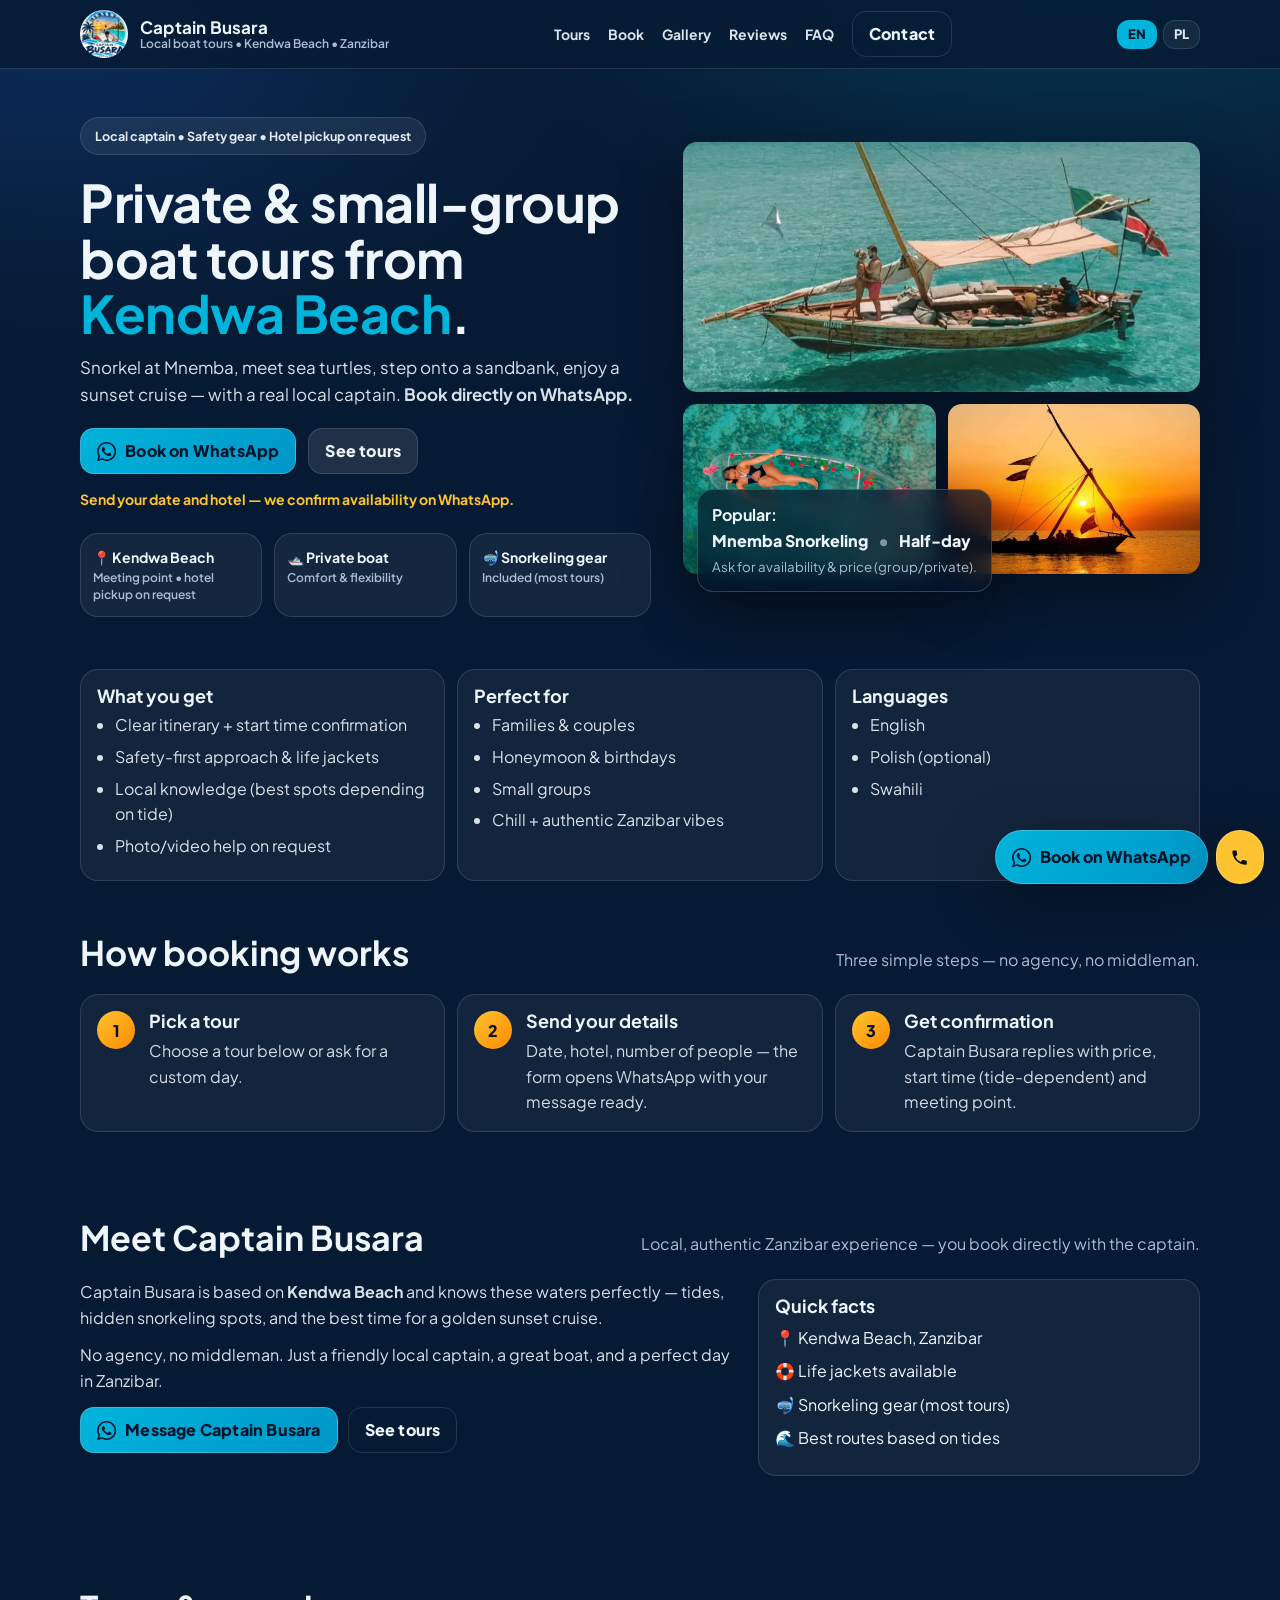
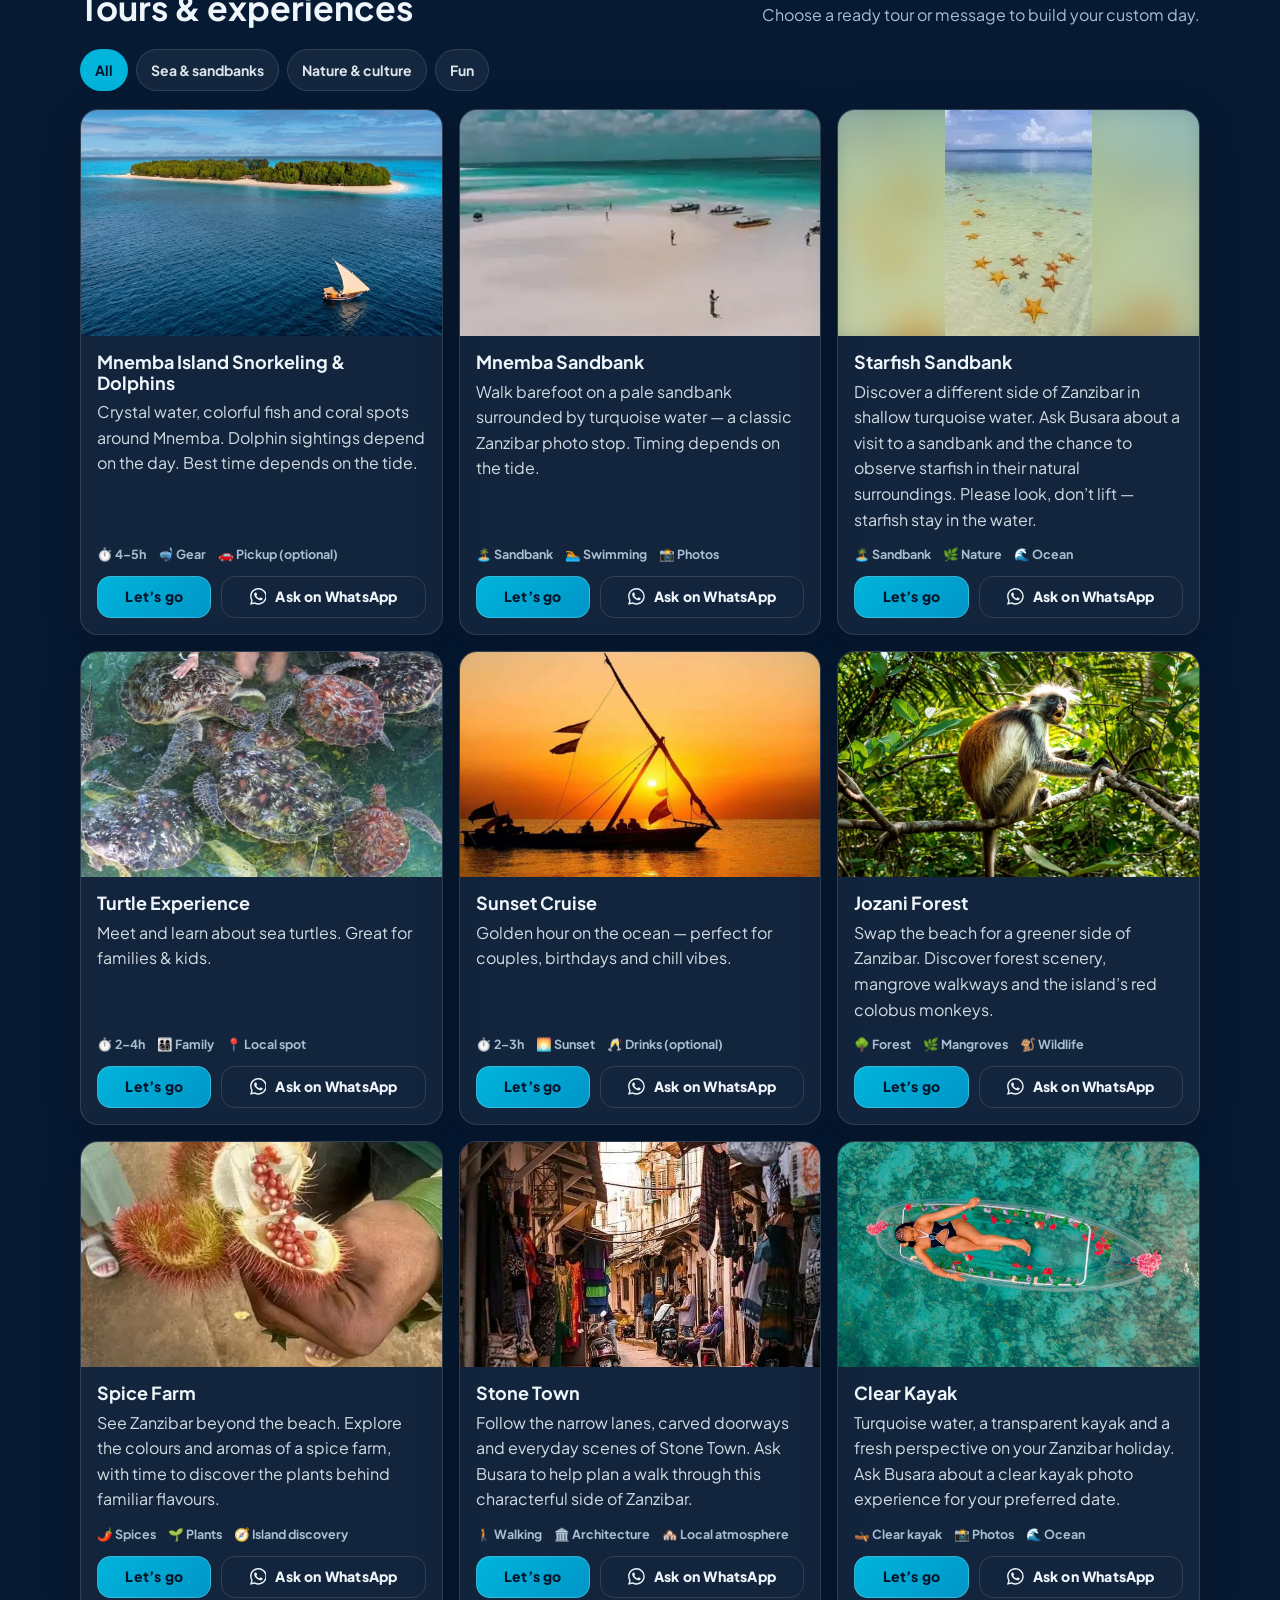
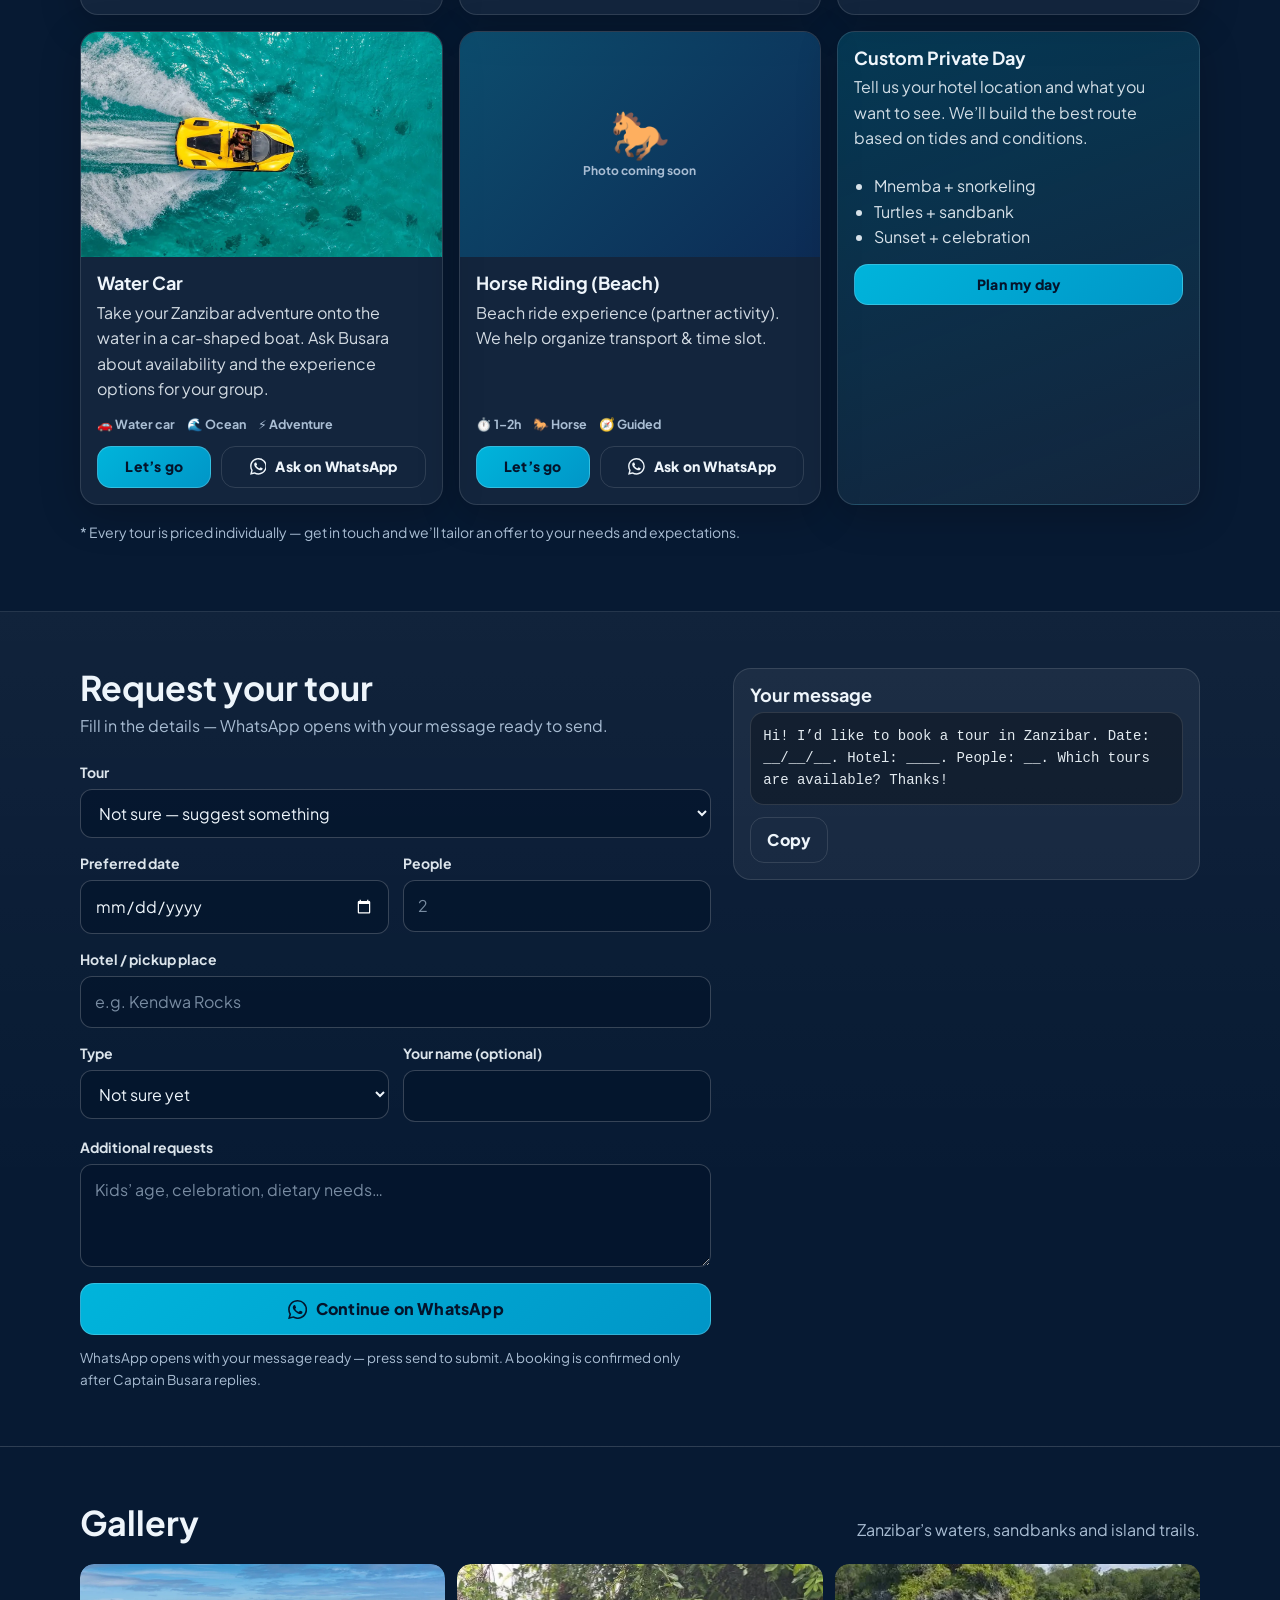
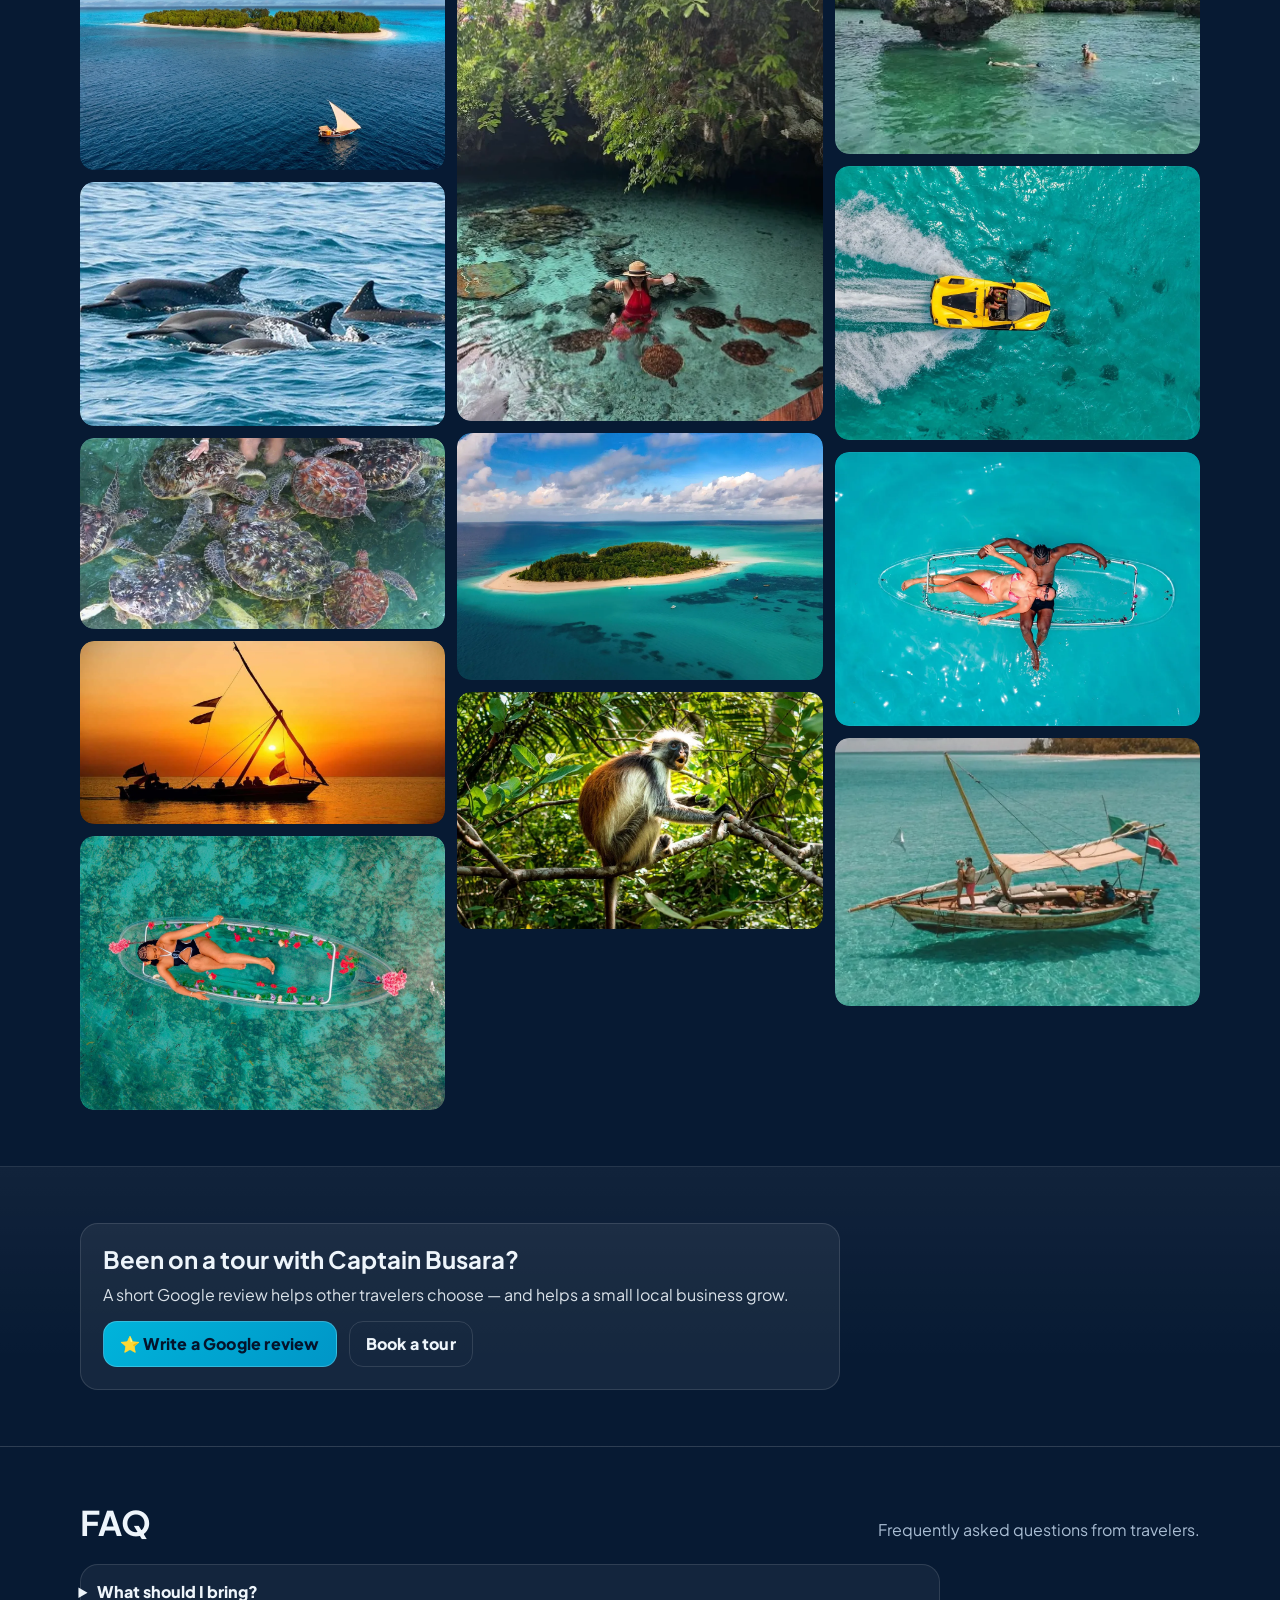
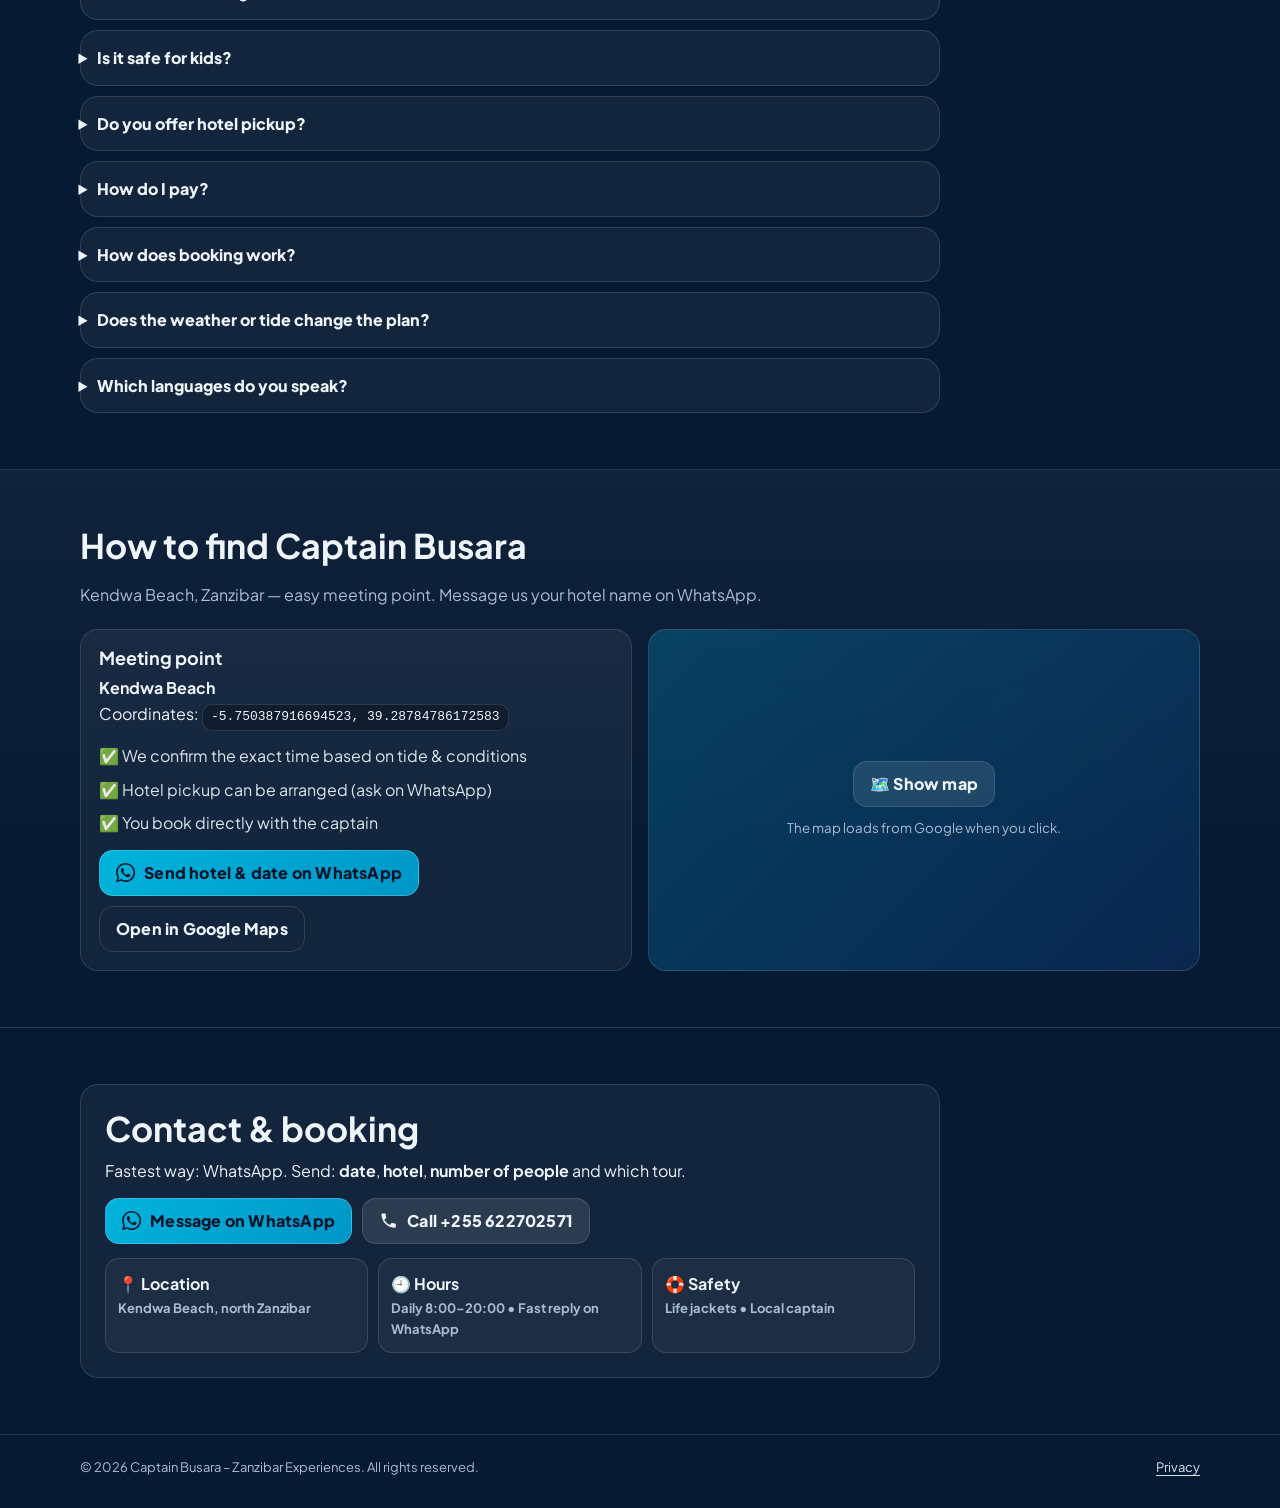
==== commit 56fe852e: "Prices: replace estimates with "contact us for a tailored offer" Co-Authored-By: Claude Sonnet 5.5 <" ====
--- a/index.html
+++ b/index.html
@@ -126,7 +126,7 @@
             
             <div class="card__cta">
               <button class="btn btn--primary" type="button" data-book="Mnemba Island Snorkeling &amp; Dolphins">Let’s go</button>
-              <a class="btn btn--ghost" href="https://wa.me/255622702571?text=Hi%20Captain%20Busara%21%20I%E2%80%99d%20like%20to%20ask%20about%20%2F%20book%3A%20Mnemba%20Island%20Snorkeling%20%26%20Dolphins.%20Price%20and%20availability%20please.%20Thanks%21" target="_blank" rel="noopener" data-wa data-track="whatsapp_tour" data-tour="Mnemba Island Snorkeling &amp; Dolphins"><svg class="ico" viewBox="0 0 24 24" aria-hidden="true" focusable="false"><path fill="currentColor" d="M17.472 14.382c-.297-.149-1.758-.867-2.03-.967-.273-.099-.471-.148-.67.15-.197.297-.767.966-.94 1.164-.173.199-.347.223-.644.075-.297-.15-1.255-.463-2.39-1.475-.883-.788-1.48-1.761-1.653-2.059-.173-.297-.018-.458.13-.606.134-.133.298-.347.446-.52.149-.174.198-.298.298-.497.099-.198.05-.371-.025-.52-.075-.149-.669-1.612-.916-2.207-.242-.579-.487-.5-.669-.51-.173-.008-.371-.01-.57-.01-.198 0-.52.074-.792.372-.272.297-1.04 1.016-1.04 2.479 0 1.462 1.065 2.875 1.213 3.074.149.198 2.096 3.2 5.077 4.487.709.306 1.262.489 1.694.625.712.227 1.36.195 1.871.118.571-.085 1.758-.719 2.006-1.413.248-.694.248-1.289.173-1.413-.074-.124-.272-.198-.57-.347m-5.421 7.403h-.004a9.87 9.87 0 01-5.031-1.378l-.361-.214-3.741.982.998-3.648-.235-.374a9.86 9.86 0 01-1.51-5.26c.001-5.45 4.436-9.884 9.888-9.884 2.64 0 5.122 1.03 6.988 2.898a9.825 9.825 0 012.893 6.994c-.003 5.45-4.437 9.884-9.885 9.884m8.413-18.297A11.815 11.815 0 0012.05 0C5.495 0 .16 5.335.157 11.892c0 2.096.547 4.142 1.588 5.945L.057 24l6.305-1.654a11.882 11.882 0 005.683 1.448h.005c6.554 0 11.89-5.335 11.893-11.893a11.821 11.821 0 00-3.48-8.413Z"/></svg>Ask on WhatsApp</a>
+              <a class="btn btn--ghost" href="https://wa.me/255622702571?text=Hi%20Captain%20Busara%21%20I%E2%80%99d%20like%20to%20ask%20about%20%2F%20book%3A%20Mnemba%20Island%20Snorkeling%20%26%20Dolphins.%20Please%20tailor%20an%20offer%20for%20us%20%28price%20and%20availability%29.%20Thanks%21" target="_blank" rel="noopener" data-wa data-track="whatsapp_tour" data-tour="Mnemba Island Snorkeling &amp; Dolphins"><svg class="ico" viewBox="0 0 24 24" aria-hidden="true" focusable="false"><path fill="currentColor" d="M17.472 14.382c-.297-.149-1.758-.867-2.03-.967-.273-.099-.471-.148-.67.15-.197.297-.767.966-.94 1.164-.173.199-.347.223-.644.075-.297-.15-1.255-.463-2.39-1.475-.883-.788-1.48-1.761-1.653-2.059-.173-.297-.018-.458.13-.606.134-.133.298-.347.446-.52.149-.174.198-.298.298-.497.099-.198.05-.371-.025-.52-.075-.149-.669-1.612-.916-2.207-.242-.579-.487-.5-.669-.51-.173-.008-.371-.01-.57-.01-.198 0-.52.074-.792.372-.272.297-1.04 1.016-1.04 2.479 0 1.462 1.065 2.875 1.213 3.074.149.198 2.096 3.2 5.077 4.487.709.306 1.262.489 1.694.625.712.227 1.36.195 1.871.118.571-.085 1.758-.719 2.006-1.413.248-.694.248-1.289.173-1.413-.074-.124-.272-.198-.57-.347m-5.421 7.403h-.004a9.87 9.87 0 01-5.031-1.378l-.361-.214-3.741.982.998-3.648-.235-.374a9.86 9.86 0 01-1.51-5.26c.001-5.45 4.436-9.884 9.888-9.884 2.64 0 5.122 1.03 6.988 2.898a9.825 9.825 0 012.893 6.994c-.003 5.45-4.437 9.884-9.885 9.884m8.413-18.297A11.815 11.815 0 0012.05 0C5.495 0 .16 5.335.157 11.892c0 2.096.547 4.142 1.588 5.945L.057 24l6.305-1.654a11.882 11.882 0 005.683 1.448h.005c6.554 0 11.89-5.335 11.893-11.893a11.821 11.821 0 00-3.48-8.413Z"/></svg>Ask on WhatsApp</a>
             </div>
           </div>
         </article>
@@ -139,7 +139,7 @@
             
             <div class="card__cta">
               <button class="btn btn--primary" type="button" data-book="Mnemba Sandbank">Let’s go</button>
-              <a class="btn btn--ghost" href="https://wa.me/255622702571?text=Hi%20Captain%20Busara%21%20I%E2%80%99d%20like%20to%20ask%20about%20%2F%20book%3A%20Mnemba%20Sandbank.%20Price%20and%20availability%20please.%20Thanks%21" target="_blank" rel="noopener" data-wa data-track="whatsapp_tour" data-tour="Mnemba Sandbank"><svg class="ico" viewBox="0 0 24 24" aria-hidden="true" focusable="false"><path fill="currentColor" d="M17.472 14.382c-.297-.149-1.758-.867-2.03-.967-.273-.099-.471-.148-.67.15-.197.297-.767.966-.94 1.164-.173.199-.347.223-.644.075-.297-.15-1.255-.463-2.39-1.475-.883-.788-1.48-1.761-1.653-2.059-.173-.297-.018-.458.13-.606.134-.133.298-.347.446-.52.149-.174.198-.298.298-.497.099-.198.05-.371-.025-.52-.075-.149-.669-1.612-.916-2.207-.242-.579-.487-.5-.669-.51-.173-.008-.371-.01-.57-.01-.198 0-.52.074-.792.372-.272.297-1.04 1.016-1.04 2.479 0 1.462 1.065 2.875 1.213 3.074.149.198 2.096 3.2 5.077 4.487.709.306 1.262.489 1.694.625.712.227 1.36.195 1.871.118.571-.085 1.758-.719 2.006-1.413.248-.694.248-1.289.173-1.413-.074-.124-.272-.198-.57-.347m-5.421 7.403h-.004a9.87 9.87 0 01-5.031-1.378l-.361-.214-3.741.982.998-3.648-.235-.374a9.86 9.86 0 01-1.51-5.26c.001-5.45 4.436-9.884 9.888-9.884 2.64 0 5.122 1.03 6.988 2.898a9.825 9.825 0 012.893 6.994c-.003 5.45-4.437 9.884-9.885 9.884m8.413-18.297A11.815 11.815 0 0012.05 0C5.495 0 .16 5.335.157 11.892c0 2.096.547 4.142 1.588 5.945L.057 24l6.305-1.654a11.882 11.882 0 005.683 1.448h.005c6.554 0 11.89-5.335 11.893-11.893a11.821 11.821 0 00-3.48-8.413Z"/></svg>Ask on WhatsApp</a>
+              <a class="btn btn--ghost" href="https://wa.me/255622702571?text=Hi%20Captain%20Busara%21%20I%E2%80%99d%20like%20to%20ask%20about%20%2F%20book%3A%20Mnemba%20Sandbank.%20Please%20tailor%20an%20offer%20for%20us%20%28price%20and%20availability%29.%20Thanks%21" target="_blank" rel="noopener" data-wa data-track="whatsapp_tour" data-tour="Mnemba Sandbank"><svg class="ico" viewBox="0 0 24 24" aria-hidden="true" focusable="false"><path fill="currentColor" d="M17.472 14.382c-.297-.149-1.758-.867-2.03-.967-.273-.099-.471-.148-.67.15-.197.297-.767.966-.94 1.164-.173.199-.347.223-.644.075-.297-.15-1.255-.463-2.39-1.475-.883-.788-1.48-1.761-1.653-2.059-.173-.297-.018-.458.13-.606.134-.133.298-.347.446-.52.149-.174.198-.298.298-.497.099-.198.05-.371-.025-.52-.075-.149-.669-1.612-.916-2.207-.242-.579-.487-.5-.669-.51-.173-.008-.371-.01-.57-.01-.198 0-.52.074-.792.372-.272.297-1.04 1.016-1.04 2.479 0 1.462 1.065 2.875 1.213 3.074.149.198 2.096 3.2 5.077 4.487.709.306 1.262.489 1.694.625.712.227 1.36.195 1.871.118.571-.085 1.758-.719 2.006-1.413.248-.694.248-1.289.173-1.413-.074-.124-.272-.198-.57-.347m-5.421 7.403h-.004a9.87 9.87 0 01-5.031-1.378l-.361-.214-3.741.982.998-3.648-.235-.374a9.86 9.86 0 01-1.51-5.26c.001-5.45 4.436-9.884 9.888-9.884 2.64 0 5.122 1.03 6.988 2.898a9.825 9.825 0 012.893 6.994c-.003 5.45-4.437 9.884-9.885 9.884m8.413-18.297A11.815 11.815 0 0012.05 0C5.495 0 .16 5.335.157 11.892c0 2.096.547 4.142 1.588 5.945L.057 24l6.305-1.654a11.882 11.882 0 005.683 1.448h.005c6.554 0 11.89-5.335 11.893-11.893a11.821 11.821 0 00-3.48-8.413Z"/></svg>Ask on WhatsApp</a>
             </div>
           </div>
         </article>
@@ -152,7 +152,7 @@
             
             <div class="card__cta">
               <button class="btn btn--primary" type="button" data-book="Starfish Sandbank">Let’s go</button>
-              <a class="btn btn--ghost" href="https://wa.me/255622702571?text=Hi%20Captain%20Busara%21%20I%E2%80%99d%20like%20to%20ask%20about%20%2F%20book%3A%20Starfish%20Sandbank.%20Price%20and%20availability%20please.%20Thanks%21" target="_blank" rel="noopener" data-wa data-track="whatsapp_tour" data-tour="Starfish Sandbank"><svg class="ico" viewBox="0 0 24 24" aria-hidden="true" focusable="false"><path fill="currentColor" d="M17.472 14.382c-.297-.149-1.758-.867-2.03-.967-.273-.099-.471-.148-.67.15-.197.297-.767.966-.94 1.164-.173.199-.347.223-.644.075-.297-.15-1.255-.463-2.39-1.475-.883-.788-1.48-1.761-1.653-2.059-.173-.297-.018-.458.13-.606.134-.133.298-.347.446-.52.149-.174.198-.298.298-.497.099-.198.05-.371-.025-.52-.075-.149-.669-1.612-.916-2.207-.242-.579-.487-.5-.669-.51-.173-.008-.371-.01-.57-.01-.198 0-.52.074-.792.372-.272.297-1.04 1.016-1.04 2.479 0 1.462 1.065 2.875 1.213 3.074.149.198 2.096 3.2 5.077 4.487.709.306 1.262.489 1.694.625.712.227 1.36.195 1.871.118.571-.085 1.758-.719 2.006-1.413.248-.694.248-1.289.173-1.413-.074-.124-.272-.198-.57-.347m-5.421 7.403h-.004a9.87 9.87 0 01-5.031-1.378l-.361-.214-3.741.982.998-3.648-.235-.374a9.86 9.86 0 01-1.51-5.26c.001-5.45 4.436-9.884 9.888-9.884 2.64 0 5.122 1.03 6.988 2.898a9.825 9.825 0 012.893 6.994c-.003 5.45-4.437 9.884-9.885 9.884m8.413-18.297A11.815 11.815 0 0012.05 0C5.495 0 .16 5.335.157 11.892c0 2.096.547 4.142 1.588 5.945L.057 24l6.305-1.654a11.882 11.882 0 005.683 1.448h.005c6.554 0 11.89-5.335 11.893-11.893a11.821 11.821 0 00-3.48-8.413Z"/></svg>Ask on WhatsApp</a>
+              <a class="btn btn--ghost" href="https://wa.me/255622702571?text=Hi%20Captain%20Busara%21%20I%E2%80%99d%20like%20to%20ask%20about%20%2F%20book%3A%20Starfish%20Sandbank.%20Please%20tailor%20an%20offer%20for%20us%20%28price%20and%20availability%29.%20Thanks%21" target="_blank" rel="noopener" data-wa data-track="whatsapp_tour" data-tour="Starfish Sandbank"><svg class="ico" viewBox="0 0 24 24" aria-hidden="true" focusable="false"><path fill="currentColor" d="M17.472 14.382c-.297-.149-1.758-.867-2.03-.967-.273-.099-.471-.148-.67.15-.197.297-.767.966-.94 1.164-.173.199-.347.223-.644.075-.297-.15-1.255-.463-2.39-1.475-.883-.788-1.48-1.761-1.653-2.059-.173-.297-.018-.458.13-.606.134-.133.298-.347.446-.52.149-.174.198-.298.298-.497.099-.198.05-.371-.025-.52-.075-.149-.669-1.612-.916-2.207-.242-.579-.487-.5-.669-.51-.173-.008-.371-.01-.57-.01-.198 0-.52.074-.792.372-.272.297-1.04 1.016-1.04 2.479 0 1.462 1.065 2.875 1.213 3.074.149.198 2.096 3.2 5.077 4.487.709.306 1.262.489 1.694.625.712.227 1.36.195 1.871.118.571-.085 1.758-.719 2.006-1.413.248-.694.248-1.289.173-1.413-.074-.124-.272-.198-.57-.347m-5.421 7.403h-.004a9.87 9.87 0 01-5.031-1.378l-.361-.214-3.741.982.998-3.648-.235-.374a9.86 9.86 0 01-1.51-5.26c.001-5.45 4.436-9.884 9.888-9.884 2.64 0 5.122 1.03 6.988 2.898a9.825 9.825 0 012.893 6.994c-.003 5.45-4.437 9.884-9.885 9.884m8.413-18.297A11.815 11.815 0 0012.05 0C5.495 0 .16 5.335.157 11.892c0 2.096.547 4.142 1.588 5.945L.057 24l6.305-1.654a11.882 11.882 0 005.683 1.448h.005c6.554 0 11.89-5.335 11.893-11.893a11.821 11.821 0 00-3.48-8.413Z"/></svg>Ask on WhatsApp</a>
             </div>
           </div>
         </article>
@@ -165,7 +165,7 @@
             
             <div class="card__cta">
               <button class="btn btn--primary" type="button" data-book="Turtle Experience">Let’s go</button>
-              <a class="btn btn--ghost" href="https://wa.me/255622702571?text=Hi%20Captain%20Busara%21%20I%E2%80%99d%20like%20to%20ask%20about%20%2F%20book%3A%20Turtle%20Experience.%20Price%20and%20availability%20please.%20Thanks%21" target="_blank" rel="noopener" data-wa data-track="whatsapp_tour" data-tour="Turtle Experience"><svg class="ico" viewBox="0 0 24 24" aria-hidden="true" focusable="false"><path fill="currentColor" d="M17.472 14.382c-.297-.149-1.758-.867-2.03-.967-.273-.099-.471-.148-.67.15-.197.297-.767.966-.94 1.164-.173.199-.347.223-.644.075-.297-.15-1.255-.463-2.39-1.475-.883-.788-1.48-1.761-1.653-2.059-.173-.297-.018-.458.13-.606.134-.133.298-.347.446-.52.149-.174.198-.298.298-.497.099-.198.05-.371-.025-.52-.075-.149-.669-1.612-.916-2.207-.242-.579-.487-.5-.669-.51-.173-.008-.371-.01-.57-.01-.198 0-.52.074-.792.372-.272.297-1.04 1.016-1.04 2.479 0 1.462 1.065 2.875 1.213 3.074.149.198 2.096 3.2 5.077 4.487.709.306 1.262.489 1.694.625.712.227 1.36.195 1.871.118.571-.085 1.758-.719 2.006-1.413.248-.694.248-1.289.173-1.413-.074-.124-.272-.198-.57-.347m-5.421 7.403h-.004a9.87 9.87 0 01-5.031-1.378l-.361-.214-3.741.982.998-3.648-.235-.374a9.86 9.86 0 01-1.51-5.26c.001-5.45 4.436-9.884 9.888-9.884 2.64 0 5.122 1.03 6.988 2.898a9.825 9.825 0 012.893 6.994c-.003 5.45-4.437 9.884-9.885 9.884m8.413-18.297A11.815 11.815 0 0012.05 0C5.495 0 .16 5.335.157 11.892c0 2.096.547 4.142 1.588 5.945L.057 24l6.305-1.654a11.882 11.882 0 005.683 1.448h.005c6.554 0 11.89-5.335 11.893-11.893a11.821 11.821 0 00-3.48-8.413Z"/></svg>Ask on WhatsApp</a>
+              <a class="btn btn--ghost" href="https://wa.me/255622702571?text=Hi%20Captain%20Busara%21%20I%E2%80%99d%20like%20to%20ask%20about%20%2F%20book%3A%20Turtle%20Experience.%20Please%20tailor%20an%20offer%20for%20us%20%28price%20and%20availability%29.%20Thanks%21" target="_blank" rel="noopener" data-wa data-track="whatsapp_tour" data-tour="Turtle Experience"><svg class="ico" viewBox="0 0 24 24" aria-hidden="true" focusable="false"><path fill="currentColor" d="M17.472 14.382c-.297-.149-1.758-.867-2.03-.967-.273-.099-.471-.148-.67.15-.197.297-.767.966-.94 1.164-.173.199-.347.223-.644.075-.297-.15-1.255-.463-2.39-1.475-.883-.788-1.48-1.761-1.653-2.059-.173-.297-.018-.458.13-.606.134-.133.298-.347.446-.52.149-.174.198-.298.298-.497.099-.198.05-.371-.025-.52-.075-.149-.669-1.612-.916-2.207-.242-.579-.487-.5-.669-.51-.173-.008-.371-.01-.57-.01-.198 0-.52.074-.792.372-.272.297-1.04 1.016-1.04 2.479 0 1.462 1.065 2.875 1.213 3.074.149.198 2.096 3.2 5.077 4.487.709.306 1.262.489 1.694.625.712.227 1.36.195 1.871.118.571-.085 1.758-.719 2.006-1.413.248-.694.248-1.289.173-1.413-.074-.124-.272-.198-.57-.347m-5.421 7.403h-.004a9.87 9.87 0 01-5.031-1.378l-.361-.214-3.741.982.998-3.648-.235-.374a9.86 9.86 0 01-1.51-5.26c.001-5.45 4.436-9.884 9.888-9.884 2.64 0 5.122 1.03 6.988 2.898a9.825 9.825 0 012.893 6.994c-.003 5.45-4.437 9.884-9.885 9.884m8.413-18.297A11.815 11.815 0 0012.05 0C5.495 0 .16 5.335.157 11.892c0 2.096.547 4.142 1.588 5.945L.057 24l6.305-1.654a11.882 11.882 0 005.683 1.448h.005c6.554 0 11.89-5.335 11.893-11.893a11.821 11.821 0 00-3.48-8.413Z"/></svg>Ask on WhatsApp</a>
             </div>
           </div>
         </article>
@@ -178,7 +178,7 @@
             
             <div class="card__cta">
               <button class="btn btn--primary" type="button" data-book="Sunset Cruise">Let’s go</button>
-              <a class="btn btn--ghost" href="https://wa.me/255622702571?text=Hi%20Captain%20Busara%21%20I%E2%80%99d%20like%20to%20ask%20about%20%2F%20book%3A%20Sunset%20Cruise.%20Price%20and%20availability%20please.%20Thanks%21" target="_blank" rel="noopener" data-wa data-track="whatsapp_tour" data-tour="Sunset Cruise"><svg class="ico" viewBox="0 0 24 24" aria-hidden="true" focusable="false"><path fill="currentColor" d="M17.472 14.382c-.297-.149-1.758-.867-2.03-.967-.273-.099-.471-.148-.67.15-.197.297-.767.966-.94 1.164-.173.199-.347.223-.644.075-.297-.15-1.255-.463-2.39-1.475-.883-.788-1.48-1.761-1.653-2.059-.173-.297-.018-.458.13-.606.134-.133.298-.347.446-.52.149-.174.198-.298.298-.497.099-.198.05-.371-.025-.52-.075-.149-.669-1.612-.916-2.207-.242-.579-.487-.5-.669-.51-.173-.008-.371-.01-.57-.01-.198 0-.52.074-.792.372-.272.297-1.04 1.016-1.04 2.479 0 1.462 1.065 2.875 1.213 3.074.149.198 2.096 3.2 5.077 4.487.709.306 1.262.489 1.694.625.712.227 1.36.195 1.871.118.571-.085 1.758-.719 2.006-1.413.248-.694.248-1.289.173-1.413-.074-.124-.272-.198-.57-.347m-5.421 7.403h-.004a9.87 9.87 0 01-5.031-1.378l-.361-.214-3.741.982.998-3.648-.235-.374a9.86 9.86 0 01-1.51-5.26c.001-5.45 4.436-9.884 9.888-9.884 2.64 0 5.122 1.03 6.988 2.898a9.825 9.825 0 012.893 6.994c-.003 5.45-4.437 9.884-9.885 9.884m8.413-18.297A11.815 11.815 0 0012.05 0C5.495 0 .16 5.335.157 11.892c0 2.096.547 4.142 1.588 5.945L.057 24l6.305-1.654a11.882 11.882 0 005.683 1.448h.005c6.554 0 11.89-5.335 11.893-11.893a11.821 11.821 0 00-3.48-8.413Z"/></svg>Ask on WhatsApp</a>
+              <a class="btn btn--ghost" href="https://wa.me/255622702571?text=Hi%20Captain%20Busara%21%20I%E2%80%99d%20like%20to%20ask%20about%20%2F%20book%3A%20Sunset%20Cruise.%20Please%20tailor%20an%20offer%20for%20us%20%28price%20and%20availability%29.%20Thanks%21" target="_blank" rel="noopener" data-wa data-track="whatsapp_tour" data-tour="Sunset Cruise"><svg class="ico" viewBox="0 0 24 24" aria-hidden="true" focusable="false"><path fill="currentColor" d="M17.472 14.382c-.297-.149-1.758-.867-2.03-.967-.273-.099-.471-.148-.67.15-.197.297-.767.966-.94 1.164-.173.199-.347.223-.644.075-.297-.15-1.255-.463-2.39-1.475-.883-.788-1.48-1.761-1.653-2.059-.173-.297-.018-.458.13-.606.134-.133.298-.347.446-.52.149-.174.198-.298.298-.497.099-.198.05-.371-.025-.52-.075-.149-.669-1.612-.916-2.207-.242-.579-.487-.5-.669-.51-.173-.008-.371-.01-.57-.01-.198 0-.52.074-.792.372-.272.297-1.04 1.016-1.04 2.479 0 1.462 1.065 2.875 1.213 3.074.149.198 2.096 3.2 5.077 4.487.709.306 1.262.489 1.694.625.712.227 1.36.195 1.871.118.571-.085 1.758-.719 2.006-1.413.248-.694.248-1.289.173-1.413-.074-.124-.272-.198-.57-.347m-5.421 7.403h-.004a9.87 9.87 0 01-5.031-1.378l-.361-.214-3.741.982.998-3.648-.235-.374a9.86 9.86 0 01-1.51-5.26c.001-5.45 4.436-9.884 9.888-9.884 2.64 0 5.122 1.03 6.988 2.898a9.825 9.825 0 012.893 6.994c-.003 5.45-4.437 9.884-9.885 9.884m8.413-18.297A11.815 11.815 0 0012.05 0C5.495 0 .16 5.335.157 11.892c0 2.096.547 4.142 1.588 5.945L.057 24l6.305-1.654a11.882 11.882 0 005.683 1.448h.005c6.554 0 11.89-5.335 11.893-11.893a11.821 11.821 0 00-3.48-8.413Z"/></svg>Ask on WhatsApp</a>
             </div>
           </div>
         </article>
@@ -191,7 +191,7 @@
             
             <div class="card__cta">
               <button class="btn btn--primary" type="button" data-book="Jozani Forest">Let’s go</button>
-              <a class="btn btn--ghost" href="https://wa.me/255622702571?text=Hi%20Captain%20Busara%21%20I%E2%80%99d%20like%20to%20ask%20about%20%2F%20book%3A%20Jozani%20Forest.%20Price%20and%20availability%20please.%20Thanks%21" target="_blank" rel="noopener" data-wa data-track="whatsapp_tour" data-tour="Jozani Forest"><svg class="ico" viewBox="0 0 24 24" aria-hidden="true" focusable="false"><path fill="currentColor" d="M17.472 14.382c-.297-.149-1.758-.867-2.03-.967-.273-.099-.471-.148-.67.15-.197.297-.767.966-.94 1.164-.173.199-.347.223-.644.075-.297-.15-1.255-.463-2.39-1.475-.883-.788-1.48-1.761-1.653-2.059-.173-.297-.018-.458.13-.606.134-.133.298-.347.446-.52.149-.174.198-.298.298-.497.099-.198.05-.371-.025-.52-.075-.149-.669-1.612-.916-2.207-.242-.579-.487-.5-.669-.51-.173-.008-.371-.01-.57-.01-.198 0-.52.074-.792.372-.272.297-1.04 1.016-1.04 2.479 0 1.462 1.065 2.875 1.213 3.074.149.198 2.096 3.2 5.077 4.487.709.306 1.262.489 1.694.625.712.227 1.36.195 1.871.118.571-.085 1.758-.719 2.006-1.413.248-.694.248-1.289.173-1.413-.074-.124-.272-.198-.57-.347m-5.421 7.403h-.004a9.87 9.87 0 01-5.031-1.378l-.361-.214-3.741.982.998-3.648-.235-.374a9.86 9.86 0 01-1.51-5.26c.001-5.45 4.436-9.884 9.888-9.884 2.64 0 5.122 1.03 6.988 2.898a9.825 9.825 0 012.893 6.994c-.003 5.45-4.437 9.884-9.885 9.884m8.413-18.297A11.815 11.815 0 0012.05 0C5.495 0 .16 5.335.157 11.892c0 2.096.547 4.142 1.588 5.945L.057 24l6.305-1.654a11.882 11.882 0 005.683 1.448h.005c6.554 0 11.89-5.335 11.893-11.893a11.821 11.821 0 00-3.48-8.413Z"/></svg>Ask on WhatsApp</a>
+              <a class="btn btn--ghost" href="https://wa.me/255622702571?text=Hi%20Captain%20Busara%21%20I%E2%80%99d%20like%20to%20ask%20about%20%2F%20book%3A%20Jozani%20Forest.%20Please%20tailor%20an%20offer%20for%20us%20%28price%20and%20availability%29.%20Thanks%21" target="_blank" rel="noopener" data-wa data-track="whatsapp_tour" data-tour="Jozani Forest"><svg class="ico" viewBox="0 0 24 24" aria-hidden="true" focusable="false"><path fill="currentColor" d="M17.472 14.382c-.297-.149-1.758-.867-2.03-.967-.273-.099-.471-.148-.67.15-.197.297-.767.966-.94 1.164-.173.199-.347.223-.644.075-.297-.15-1.255-.463-2.39-1.475-.883-.788-1.48-1.761-1.653-2.059-.173-.297-.018-.458.13-.606.134-.133.298-.347.446-.52.149-.174.198-.298.298-.497.099-.198.05-.371-.025-.52-.075-.149-.669-1.612-.916-2.207-.242-.579-.487-.5-.669-.51-.173-.008-.371-.01-.57-.01-.198 0-.52.074-.792.372-.272.297-1.04 1.016-1.04 2.479 0 1.462 1.065 2.875 1.213 3.074.149.198 2.096 3.2 5.077 4.487.709.306 1.262.489 1.694.625.712.227 1.36.195 1.871.118.571-.085 1.758-.719 2.006-1.413.248-.694.248-1.289.173-1.413-.074-.124-.272-.198-.57-.347m-5.421 7.403h-.004a9.87 9.87 0 01-5.031-1.378l-.361-.214-3.741.982.998-3.648-.235-.374a9.86 9.86 0 01-1.51-5.26c.001-5.45 4.436-9.884 9.888-9.884 2.64 0 5.122 1.03 6.988 2.898a9.825 9.825 0 012.893 6.994c-.003 5.45-4.437 9.884-9.885 9.884m8.413-18.297A11.815 11.815 0 0012.05 0C5.495 0 .16 5.335.157 11.892c0 2.096.547 4.142 1.588 5.945L.057 24l6.305-1.654a11.882 11.882 0 005.683 1.448h.005c6.554 0 11.89-5.335 11.893-11.893a11.821 11.821 0 00-3.48-8.413Z"/></svg>Ask on WhatsApp</a>
             </div>
           </div>
         </article>
@@ -204,7 +204,7 @@
             
             <div class="card__cta">
               <button class="btn btn--primary" type="button" data-book="Spice Farm">Let’s go</button>
-              <a class="btn btn--ghost" href="https://wa.me/255622702571?text=Hi%20Captain%20Busara%21%20I%E2%80%99d%20like%20to%20ask%20about%20%2F%20book%3A%20Spice%20Farm.%20Price%20and%20availability%20please.%20Thanks%21" target="_blank" rel="noopener" data-wa data-track="whatsapp_tour" data-tour="Spice Farm"><svg class="ico" viewBox="0 0 24 24" aria-hidden="true" focusable="false"><path fill="currentColor" d="M17.472 14.382c-.297-.149-1.758-.867-2.03-.967-.273-.099-.471-.148-.67.15-.197.297-.767.966-.94 1.164-.173.199-.347.223-.644.075-.297-.15-1.255-.463-2.39-1.475-.883-.788-1.48-1.761-1.653-2.059-.173-.297-.018-.458.13-.606.134-.133.298-.347.446-.52.149-.174.198-.298.298-.497.099-.198.05-.371-.025-.52-.075-.149-.669-1.612-.916-2.207-.242-.579-.487-.5-.669-.51-.173-.008-.371-.01-.57-.01-.198 0-.52.074-.792.372-.272.297-1.04 1.016-1.04 2.479 0 1.462 1.065 2.875 1.213 3.074.149.198 2.096 3.2 5.077 4.487.709.306 1.262.489 1.694.625.712.227 1.36.195 1.871.118.571-.085 1.758-.719 2.006-1.413.248-.694.248-1.289.173-1.413-.074-.124-.272-.198-.57-.347m-5.421 7.403h-.004a9.87 9.87 0 01-5.031-1.378l-.361-.214-3.741.982.998-3.648-.235-.374a9.86 9.86 0 01-1.51-5.26c.001-5.45 4.436-9.884 9.888-9.884 2.64 0 5.122 1.03 6.988 2.898a9.825 9.825 0 012.893 6.994c-.003 5.45-4.437 9.884-9.885 9.884m8.413-18.297A11.815 11.815 0 0012.05 0C5.495 0 .16 5.335.157 11.892c0 2.096.547 4.142 1.588 5.945L.057 24l6.305-1.654a11.882 11.882 0 005.683 1.448h.005c6.554 0 11.89-5.335 11.893-11.893a11.821 11.821 0 00-3.48-8.413Z"/></svg>Ask on WhatsApp</a>
+              <a class="btn btn--ghost" href="https://wa.me/255622702571?text=Hi%20Captain%20Busara%21%20I%E2%80%99d%20like%20to%20ask%20about%20%2F%20book%3A%20Spice%20Farm.%20Please%20tailor%20an%20offer%20for%20us%20%28price%20and%20availability%29.%20Thanks%21" target="_blank" rel="noopener" data-wa data-track="whatsapp_tour" data-tour="Spice Farm"><svg class="ico" viewBox="0 0 24 24" aria-hidden="true" focusable="false"><path fill="currentColor" d="M17.472 14.382c-.297-.149-1.758-.867-2.03-.967-.273-.099-.471-.148-.67.15-.197.297-.767.966-.94 1.164-.173.199-.347.223-.644.075-.297-.15-1.255-.463-2.39-1.475-.883-.788-1.48-1.761-1.653-2.059-.173-.297-.018-.458.13-.606.134-.133.298-.347.446-.52.149-.174.198-.298.298-.497.099-.198.05-.371-.025-.52-.075-.149-.669-1.612-.916-2.207-.242-.579-.487-.5-.669-.51-.173-.008-.371-.01-.57-.01-.198 0-.52.074-.792.372-.272.297-1.04 1.016-1.04 2.479 0 1.462 1.065 2.875 1.213 3.074.149.198 2.096 3.2 5.077 4.487.709.306 1.262.489 1.694.625.712.227 1.36.195 1.871.118.571-.085 1.758-.719 2.006-1.413.248-.694.248-1.289.173-1.413-.074-.124-.272-.198-.57-.347m-5.421 7.403h-.004a9.87 9.87 0 01-5.031-1.378l-.361-.214-3.741.982.998-3.648-.235-.374a9.86 9.86 0 01-1.51-5.26c.001-5.45 4.436-9.884 9.888-9.884 2.64 0 5.122 1.03 6.988 2.898a9.825 9.825 0 012.893 6.994c-.003 5.45-4.437 9.884-9.885 9.884m8.413-18.297A11.815 11.815 0 0012.05 0C5.495 0 .16 5.335.157 11.892c0 2.096.547 4.142 1.588 5.945L.057 24l6.305-1.654a11.882 11.882 0 005.683 1.448h.005c6.554 0 11.89-5.335 11.893-11.893a11.821 11.821 0 00-3.48-8.413Z"/></svg>Ask on WhatsApp</a>
             </div>
           </div>
         </article>
@@ -217,7 +217,7 @@
             
             <div class="card__cta">
               <button class="btn btn--primary" type="button" data-book="Stone Town">Let’s go</button>
-              <a class="btn btn--ghost" href="https://wa.me/255622702571?text=Hi%20Captain%20Busara%21%20I%E2%80%99d%20like%20to%20ask%20about%20%2F%20book%3A%20Stone%20Town.%20Price%20and%20availability%20please.%20Thanks%21" target="_blank" rel="noopener" data-wa data-track="whatsapp_tour" data-tour="Stone Town"><svg class="ico" viewBox="0 0 24 24" aria-hidden="true" focusable="false"><path fill="currentColor" d="M17.472 14.382c-.297-.149-1.758-.867-2.03-.967-.273-.099-.471-.148-.67.15-.197.297-.767.966-.94 1.164-.173.199-.347.223-.644.075-.297-.15-1.255-.463-2.39-1.475-.883-.788-1.48-1.761-1.653-2.059-.173-.297-.018-.458.13-.606.134-.133.298-.347.446-.52.149-.174.198-.298.298-.497.099-.198.05-.371-.025-.52-.075-.149-.669-1.612-.916-2.207-.242-.579-.487-.5-.669-.51-.173-.008-.371-.01-.57-.01-.198 0-.52.074-.792.372-.272.297-1.04 1.016-1.04 2.479 0 1.462 1.065 2.875 1.213 3.074.149.198 2.096 3.2 5.077 4.487.709.306 1.262.489 1.694.625.712.227 1.36.195 1.871.118.571-.085 1.758-.719 2.006-1.413.248-.694.248-1.289.173-1.413-.074-.124-.272-.198-.57-.347m-5.421 7.403h-.004a9.87 9.87 0 01-5.031-1.378l-.361-.214-3.741.982.998-3.648-.235-.374a9.86 9.86 0 01-1.51-5.26c.001-5.45 4.436-9.884 9.888-9.884 2.64 0 5.122 1.03 6.988 2.898a9.825 9.825 0 012.893 6.994c-.003 5.45-4.437 9.884-9.885 9.884m8.413-18.297A11.815 11.815 0 0012.05 0C5.495 0 .16 5.335.157 11.892c0 2.096.547 4.142 1.588 5.945L.057 24l6.305-1.654a11.882 11.882 0 005.683 1.448h.005c6.554 0 11.89-5.335 11.893-11.893a11.821 11.821 0 00-3.48-8.413Z"/></svg>Ask on WhatsApp</a>
+              <a class="btn btn--ghost" href="https://wa.me/255622702571?text=Hi%20Captain%20Busara%21%20I%E2%80%99d%20like%20to%20ask%20about%20%2F%20book%3A%20Stone%20Town.%20Please%20tailor%20an%20offer%20for%20us%20%28price%20and%20availability%29.%20Thanks%21" target="_blank" rel="noopener" data-wa data-track="whatsapp_tour" data-tour="Stone Town"><svg class="ico" viewBox="0 0 24 24" aria-hidden="true" focusable="false"><path fill="currentColor" d="M17.472 14.382c-.297-.149-1.758-.867-2.03-.967-.273-.099-.471-.148-.67.15-.197.297-.767.966-.94 1.164-.173.199-.347.223-.644.075-.297-.15-1.255-.463-2.39-1.475-.883-.788-1.48-1.761-1.653-2.059-.173-.297-.018-.458.13-.606.134-.133.298-.347.446-.52.149-.174.198-.298.298-.497.099-.198.05-.371-.025-.52-.075-.149-.669-1.612-.916-2.207-.242-.579-.487-.5-.669-.51-.173-.008-.371-.01-.57-.01-.198 0-.52.074-.792.372-.272.297-1.04 1.016-1.04 2.479 0 1.462 1.065 2.875 1.213 3.074.149.198 2.096 3.2 5.077 4.487.709.306 1.262.489 1.694.625.712.227 1.36.195 1.871.118.571-.085 1.758-.719 2.006-1.413.248-.694.248-1.289.173-1.413-.074-.124-.272-.198-.57-.347m-5.421 7.403h-.004a9.87 9.87 0 01-5.031-1.378l-.361-.214-3.741.982.998-3.648-.235-.374a9.86 9.86 0 01-1.51-5.26c.001-5.45 4.436-9.884 9.888-9.884 2.64 0 5.122 1.03 6.988 2.898a9.825 9.825 0 012.893 6.994c-.003 5.45-4.437 9.884-9.885 9.884m8.413-18.297A11.815 11.815 0 0012.05 0C5.495 0 .16 5.335.157 11.892c0 2.096.547 4.142 1.588 5.945L.057 24l6.305-1.654a11.882 11.882 0 005.683 1.448h.005c6.554 0 11.89-5.335 11.893-11.893a11.821 11.821 0 00-3.48-8.413Z"/></svg>Ask on WhatsApp</a>
             </div>
           </div>
         </article>
@@ -230,7 +230,7 @@
             
             <div class="card__cta">
               <button class="btn btn--primary" type="button" data-book="Clear Kayak">Let’s go</button>
-              <a class="btn btn--ghost" href="https://wa.me/255622702571?text=Hi%20Captain%20Busara%21%20I%E2%80%99d%20like%20to%20ask%20about%20%2F%20book%3A%20Clear%20Kayak.%20Price%20and%20availability%20please.%20Thanks%21" target="_blank" rel="noopener" data-wa data-track="whatsapp_tour" data-tour="Clear Kayak"><svg class="ico" viewBox="0 0 24 24" aria-hidden="true" focusable="false"><path fill="currentColor" d="M17.472 14.382c-.297-.149-1.758-.867-2.03-.967-.273-.099-.471-.148-.67.15-.197.297-.767.966-.94 1.164-.173.199-.347.223-.644.075-.297-.15-1.255-.463-2.39-1.475-.883-.788-1.48-1.761-1.653-2.059-.173-.297-.018-.458.13-.606.134-.133.298-.347.446-.52.149-.174.198-.298.298-.497.099-.198.05-.371-.025-.52-.075-.149-.669-1.612-.916-2.207-.242-.579-.487-.5-.669-.51-.173-.008-.371-.01-.57-.01-.198 0-.52.074-.792.372-.272.297-1.04 1.016-1.04 2.479 0 1.462 1.065 2.875 1.213 3.074.149.198 2.096 3.2 5.077 4.487.709.306 1.262.489 1.694.625.712.227 1.36.195 1.871.118.571-.085 1.758-.719 2.006-1.413.248-.694.248-1.289.173-1.413-.074-.124-.272-.198-.57-.347m-5.421 7.403h-.004a9.87 9.87 0 01-5.031-1.378l-.361-.214-3.741.982.998-3.648-.235-.374a9.86 9.86 0 01-1.51-5.26c.001-5.45 4.436-9.884 9.888-9.884 2.64 0 5.122 1.03 6.988 2.898a9.825 9.825 0 012.893 6.994c-.003 5.45-4.437 9.884-9.885 9.884m8.413-18.297A11.815 11.815 0 0012.05 0C5.495 0 .16 5.335.157 11.892c0 2.096.547 4.142 1.588 5.945L.057 24l6.305-1.654a11.882 11.882 0 005.683 1.448h.005c6.554 0 11.89-5.335 11.893-11.893a11.821 11.821 0 00-3.48-8.413Z"/></svg>Ask on WhatsApp</a>
+              <a class="btn btn--ghost" href="https://wa.me/255622702571?text=Hi%20Captain%20Busara%21%20I%E2%80%99d%20like%20to%20ask%20about%20%2F%20book%3A%20Clear%20Kayak.%20Please%20tailor%20an%20offer%20for%20us%20%28price%20and%20availability%29.%20Thanks%21" target="_blank" rel="noopener" data-wa data-track="whatsapp_tour" data-tour="Clear Kayak"><svg class="ico" viewBox="0 0 24 24" aria-hidden="true" focusable="false"><path fill="currentColor" d="M17.472 14.382c-.297-.149-1.758-.867-2.03-.967-.273-.099-.471-.148-.67.15-.197.297-.767.966-.94 1.164-.173.199-.347.223-.644.075-.297-.15-1.255-.463-2.39-1.475-.883-.788-1.48-1.761-1.653-2.059-.173-.297-.018-.458.13-.606.134-.133.298-.347.446-.52.149-.174.198-.298.298-.497.099-.198.05-.371-.025-.52-.075-.149-.669-1.612-.916-2.207-.242-.579-.487-.5-.669-.51-.173-.008-.371-.01-.57-.01-.198 0-.52.074-.792.372-.272.297-1.04 1.016-1.04 2.479 0 1.462 1.065 2.875 1.213 3.074.149.198 2.096 3.2 5.077 4.487.709.306 1.262.489 1.694.625.712.227 1.36.195 1.871.118.571-.085 1.758-.719 2.006-1.413.248-.694.248-1.289.173-1.413-.074-.124-.272-.198-.57-.347m-5.421 7.403h-.004a9.87 9.87 0 01-5.031-1.378l-.361-.214-3.741.982.998-3.648-.235-.374a9.86 9.86 0 01-1.51-5.26c.001-5.45 4.436-9.884 9.888-9.884 2.64 0 5.122 1.03 6.988 2.898a9.825 9.825 0 012.893 6.994c-.003 5.45-4.437 9.884-9.885 9.884m8.413-18.297A11.815 11.815 0 0012.05 0C5.495 0 .16 5.335.157 11.892c0 2.096.547 4.142 1.588 5.945L.057 24l6.305-1.654a11.882 11.882 0 005.683 1.448h.005c6.554 0 11.89-5.335 11.893-11.893a11.821 11.821 0 00-3.48-8.413Z"/></svg>Ask on WhatsApp</a>
             </div>
           </div>
         </article>
@@ -243,7 +243,7 @@
             
             <div class="card__cta">
               <button class="btn btn--primary" type="button" data-book="Water Car">Let’s go</button>
-              <a class="btn btn--ghost" href="https://wa.me/255622702571?text=Hi%20Captain%20Busara%21%20I%E2%80%99d%20like%20to%20ask%20about%20%2F%20book%3A%20Water%20Car.%20Price%20and%20availability%20please.%20Thanks%21" target="_blank" rel="noopener" data-wa data-track="whatsapp_tour" data-tour="Water Car"><svg class="ico" viewBox="0 0 24 24" aria-hidden="true" focusable="false"><path fill="currentColor" d="M17.472 14.382c-.297-.149-1.758-.867-2.03-.967-.273-.099-.471-.148-.67.15-.197.297-.767.966-.94 1.164-.173.199-.347.223-.644.075-.297-.15-1.255-.463-2.39-1.475-.883-.788-1.48-1.761-1.653-2.059-.173-.297-.018-.458.13-.606.134-.133.298-.347.446-.52.149-.174.198-.298.298-.497.099-.198.05-.371-.025-.52-.075-.149-.669-1.612-.916-2.207-.242-.579-.487-.5-.669-.51-.173-.008-.371-.01-.57-.01-.198 0-.52.074-.792.372-.272.297-1.04 1.016-1.04 2.479 0 1.462 1.065 2.875 1.213 3.074.149.198 2.096 3.2 5.077 4.487.709.306 1.262.489 1.694.625.712.227 1.36.195 1.871.118.571-.085 1.758-.719 2.006-1.413.248-.694.248-1.289.173-1.413-.074-.124-.272-.198-.57-.347m-5.421 7.403h-.004a9.87 9.87 0 01-5.031-1.378l-.361-.214-3.741.982.998-3.648-.235-.374a9.86 9.86 0 01-1.51-5.26c.001-5.45 4.436-9.884 9.888-9.884 2.64 0 5.122 1.03 6.988 2.898a9.825 9.825 0 012.893 6.994c-.003 5.45-4.437 9.884-9.885 9.884m8.413-18.297A11.815 11.815 0 0012.05 0C5.495 0 .16 5.335.157 11.892c0 2.096.547 4.142 1.588 5.945L.057 24l6.305-1.654a11.882 11.882 0 005.683 1.448h.005c6.554 0 11.89-5.335 11.893-11.893a11.821 11.821 0 00-3.48-8.413Z"/></svg>Ask on WhatsApp</a>
+              <a class="btn btn--ghost" href="https://wa.me/255622702571?text=Hi%20Captain%20Busara%21%20I%E2%80%99d%20like%20to%20ask%20about%20%2F%20book%3A%20Water%20Car.%20Please%20tailor%20an%20offer%20for%20us%20%28price%20and%20availability%29.%20Thanks%21" target="_blank" rel="noopener" data-wa data-track="whatsapp_tour" data-tour="Water Car"><svg class="ico" viewBox="0 0 24 24" aria-hidden="true" focusable="false"><path fill="currentColor" d="M17.472 14.382c-.297-.149-1.758-.867-2.03-.967-.273-.099-.471-.148-.67.15-.197.297-.767.966-.94 1.164-.173.199-.347.223-.644.075-.297-.15-1.255-.463-2.39-1.475-.883-.788-1.48-1.761-1.653-2.059-.173-.297-.018-.458.13-.606.134-.133.298-.347.446-.52.149-.174.198-.298.298-.497.099-.198.05-.371-.025-.52-.075-.149-.669-1.612-.916-2.207-.242-.579-.487-.5-.669-.51-.173-.008-.371-.01-.57-.01-.198 0-.52.074-.792.372-.272.297-1.04 1.016-1.04 2.479 0 1.462 1.065 2.875 1.213 3.074.149.198 2.096 3.2 5.077 4.487.709.306 1.262.489 1.694.625.712.227 1.36.195 1.871.118.571-.085 1.758-.719 2.006-1.413.248-.694.248-1.289.173-1.413-.074-.124-.272-.198-.57-.347m-5.421 7.403h-.004a9.87 9.87 0 01-5.031-1.378l-.361-.214-3.741.982.998-3.648-.235-.374a9.86 9.86 0 01-1.51-5.26c.001-5.45 4.436-9.884 9.888-9.884 2.64 0 5.122 1.03 6.988 2.898a9.825 9.825 0 012.893 6.994c-.003 5.45-4.437 9.884-9.885 9.884m8.413-18.297A11.815 11.815 0 0012.05 0C5.495 0 .16 5.335.157 11.892c0 2.096.547 4.142 1.588 5.945L.057 24l6.305-1.654a11.882 11.882 0 005.683 1.448h.005c6.554 0 11.89-5.335 11.893-11.893a11.821 11.821 0 00-3.48-8.413Z"/></svg>Ask on WhatsApp</a>
             </div>
           </div>
         </article>
@@ -256,7 +256,7 @@
             
             <div class="card__cta">
               <button class="btn btn--primary" type="button" data-book="Horse Riding (Beach)">Let’s go</button>
-              <a class="btn btn--ghost" href="https://wa.me/255622702571?text=Hi%20Captain%20Busara%21%20I%E2%80%99d%20like%20to%20ask%20about%20%2F%20book%3A%20Horse%20Riding%20%28Beach%29.%20Price%20and%20availability%20please.%20Thanks%21" target="_blank" rel="noopener" data-wa data-track="whatsapp_tour" data-tour="Horse Riding (Beach)"><svg class="ico" viewBox="0 0 24 24" aria-hidden="true" focusable="false"><path fill="currentColor" d="M17.472 14.382c-.297-.149-1.758-.867-2.03-.967-.273-.099-.471-.148-.67.15-.197.297-.767.966-.94 1.164-.173.199-.347.223-.644.075-.297-.15-1.255-.463-2.39-1.475-.883-.788-1.48-1.761-1.653-2.059-.173-.297-.018-.458.13-.606.134-.133.298-.347.446-.52.149-.174.198-.298.298-.497.099-.198.05-.371-.025-.52-.075-.149-.669-1.612-.916-2.207-.242-.579-.487-.5-.669-.51-.173-.008-.371-.01-.57-.01-.198 0-.52.074-.792.372-.272.297-1.04 1.016-1.04 2.479 0 1.462 1.065 2.875 1.213 3.074.149.198 2.096 3.2 5.077 4.487.709.306 1.262.489 1.694.625.712.227 1.36.195 1.871.118.571-.085 1.758-.719 2.006-1.413.248-.694.248-1.289.173-1.413-.074-.124-.272-.198-.57-.347m-5.421 7.403h-.004a9.87 9.87 0 01-5.031-1.378l-.361-.214-3.741.982.998-3.648-.235-.374a9.86 9.86 0 01-1.51-5.26c.001-5.45 4.436-9.884 9.888-9.884 2.64 0 5.122 1.03 6.988 2.898a9.825 9.825 0 012.893 6.994c-.003 5.45-4.437 9.884-9.885 9.884m8.413-18.297A11.815 11.815 0 0012.05 0C5.495 0 .16 5.335.157 11.892c0 2.096.547 4.142 1.588 5.945L.057 24l6.305-1.654a11.882 11.882 0 005.683 1.448h.005c6.554 0 11.89-5.335 11.893-11.893a11.821 11.821 0 00-3.48-8.413Z"/></svg>Ask on WhatsApp</a>
+              <a class="btn btn--ghost" href="https://wa.me/255622702571?text=Hi%20Captain%20Busara%21%20I%E2%80%99d%20like%20to%20ask%20about%20%2F%20book%3A%20Horse%20Riding%20%28Beach%29.%20Please%20tailor%20an%20offer%20for%20us%20%28price%20and%20availability%29.%20Thanks%21" target="_blank" rel="noopener" data-wa data-track="whatsapp_tour" data-tour="Horse Riding (Beach)"><svg class="ico" viewBox="0 0 24 24" aria-hidden="true" focusable="false"><path fill="currentColor" d="M17.472 14.382c-.297-.149-1.758-.867-2.03-.967-.273-.099-.471-.148-.67.15-.197.297-.767.966-.94 1.164-.173.199-.347.223-.644.075-.297-.15-1.255-.463-2.39-1.475-.883-.788-1.48-1.761-1.653-2.059-.173-.297-.018-.458.13-.606.134-.133.298-.347.446-.52.149-.174.198-.298.298-.497.099-.198.05-.371-.025-.52-.075-.149-.669-1.612-.916-2.207-.242-.579-.487-.5-.669-.51-.173-.008-.371-.01-.57-.01-.198 0-.52.074-.792.372-.272.297-1.04 1.016-1.04 2.479 0 1.462 1.065 2.875 1.213 3.074.149.198 2.096 3.2 5.077 4.487.709.306 1.262.489 1.694.625.712.227 1.36.195 1.871.118.571-.085 1.758-.719 2.006-1.413.248-.694.248-1.289.173-1.413-.074-.124-.272-.198-.57-.347m-5.421 7.403h-.004a9.87 9.87 0 01-5.031-1.378l-.361-.214-3.741.982.998-3.648-.235-.374a9.86 9.86 0 01-1.51-5.26c.001-5.45 4.436-9.884 9.888-9.884 2.64 0 5.122 1.03 6.988 2.898a9.825 9.825 0 012.893 6.994c-.003 5.45-4.437 9.884-9.885 9.884m8.413-18.297A11.815 11.815 0 0012.05 0C5.495 0 .16 5.335.157 11.892c0 2.096.547 4.142 1.588 5.945L.057 24l6.305-1.654a11.882 11.882 0 005.683 1.448h.005c6.554 0 11.89-5.335 11.893-11.893a11.821 11.821 0 00-3.48-8.413Z"/></svg>Ask on WhatsApp</a>
             </div>
           </div>
         </article>
@@ -271,7 +271,7 @@
           </div>
         </article>
         </div>
-        <p class="note">* Prices depend on group size, season, fuel and pickup. Message us on WhatsApp for a fast quote.</p>
+        <p class="note">* Every tour is priced individually — get in touch and we’ll tailor an offer to your needs and expectations.</p>
       </div>
     </section>
 
@@ -403,7 +403,7 @@
     <a class="stickyWA" href="https://wa.me/255622702571?text=Hi%21%20I%E2%80%99d%20like%20to%20book%20a%20tour%20in%20Zanzibar.%20Date%3A%20__%2F__%2F__.%20Hotel%3A%20____.%20People%3A%20__.%20Which%20tours%20are%20available%3F%20Thanks%21" target="_blank" rel="noopener" aria-label="Book on WhatsApp" data-wa data-track="whatsapp_sticky"><svg class="ico" viewBox="0 0 24 24" aria-hidden="true" focusable="false"><path fill="currentColor" d="M17.472 14.382c-.297-.149-1.758-.867-2.03-.967-.273-.099-.471-.148-.67.15-.197.297-.767.966-.94 1.164-.173.199-.347.223-.644.075-.297-.15-1.255-.463-2.39-1.475-.883-.788-1.48-1.761-1.653-2.059-.173-.297-.018-.458.13-.606.134-.133.298-.347.446-.52.149-.174.198-.298.298-.497.099-.198.05-.371-.025-.52-.075-.149-.669-1.612-.916-2.207-.242-.579-.487-.5-.669-.51-.173-.008-.371-.01-.57-.01-.198 0-.52.074-.792.372-.272.297-1.04 1.016-1.04 2.479 0 1.462 1.065 2.875 1.213 3.074.149.198 2.096 3.2 5.077 4.487.709.306 1.262.489 1.694.625.712.227 1.36.195 1.871.118.571-.085 1.758-.719 2.006-1.413.248-.694.248-1.289.173-1.413-.074-.124-.272-.198-.57-.347m-5.421 7.403h-.004a9.87 9.87 0 01-5.031-1.378l-.361-.214-3.741.982.998-3.648-.235-.374a9.86 9.86 0 01-1.51-5.26c.001-5.45 4.436-9.884 9.888-9.884 2.64 0 5.122 1.03 6.988 2.898a9.825 9.825 0 012.893 6.994c-.003 5.45-4.437 9.884-9.885 9.884m8.413-18.297A11.815 11.815 0 0012.05 0C5.495 0 .16 5.335.157 11.892c0 2.096.547 4.142 1.588 5.945L.057 24l6.305-1.654a11.882 11.882 0 005.683 1.448h.005c6.554 0 11.89-5.335 11.893-11.893a11.821 11.821 0 00-3.48-8.413Z"/></svg><span>Book on WhatsApp</span></a>
     <a class="stickyCall" href="tel:+255622702571" aria-label="Call Captain Busara" data-track="call_sticky"><svg class="ico" viewBox="0 0 24 24" aria-hidden="true" focusable="false"><path fill="currentColor" d="M6.6 10.8a15.1 15.1 0 006.6 6.6l2.2-2.2a1 1 0 011-.25 11.4 11.4 0 003.6.57 1 1 0 011 1V20a1 1 0 01-1 1A17 17 0 013 4a1 1 0 011-1h3.5a1 1 0 011 1c0 1.25.2 2.45.57 3.6a1 1 0 01-.25 1z"/></svg></a>
   </div>
-  <script type="application/json" id="siteConfig">{"lang": "en", "whatsapp": "255622702571", "analytics": false, "msg": {"m_hi": "Hi Captain Busara! I’d like to ask about / book: {tour}.", "m_anytour": "a tour in Zanzibar", "m_date": "Date: {v}", "m_people": "People: {v}", "m_hotel": "Hotel: {v}", "m_type": "Type: {v}", "m_name": "Name: {v}", "m_notes": "Notes: {v}", "m_bye": "Price and availability please. Thanks!", "m_default": "Hi! I’d like to book a tour in Zanzibar. Date: __/__/__. Hotel: ____. People: __. Which tours are available? Thanks!"}, "ui": {"copied": "Copied ✅", "copyErr": "Copy manually", "copy": "Copy"}}</script>
+  <script type="application/json" id="siteConfig">{"lang": "en", "whatsapp": "255622702571", "analytics": false, "msg": {"m_hi": "Hi Captain Busara! I’d like to ask about / book: {tour}.", "m_anytour": "a tour in Zanzibar", "m_date": "Date: {v}", "m_people": "People: {v}", "m_hotel": "Hotel: {v}", "m_type": "Type: {v}", "m_name": "Name: {v}", "m_notes": "Notes: {v}", "m_bye": "Please tailor an offer for us (price and availability). Thanks!", "m_default": "Hi! I’d like to book a tour in Zanzibar. Date: __/__/__. Hotel: ____. People: __. Which tours are available? Thanks!"}, "ui": {"copied": "Copied ✅", "copyErr": "Copy manually", "copy": "Copy"}}</script>
   <script src="script.js?v=20261122" defer></script>
 </body>
 </html>
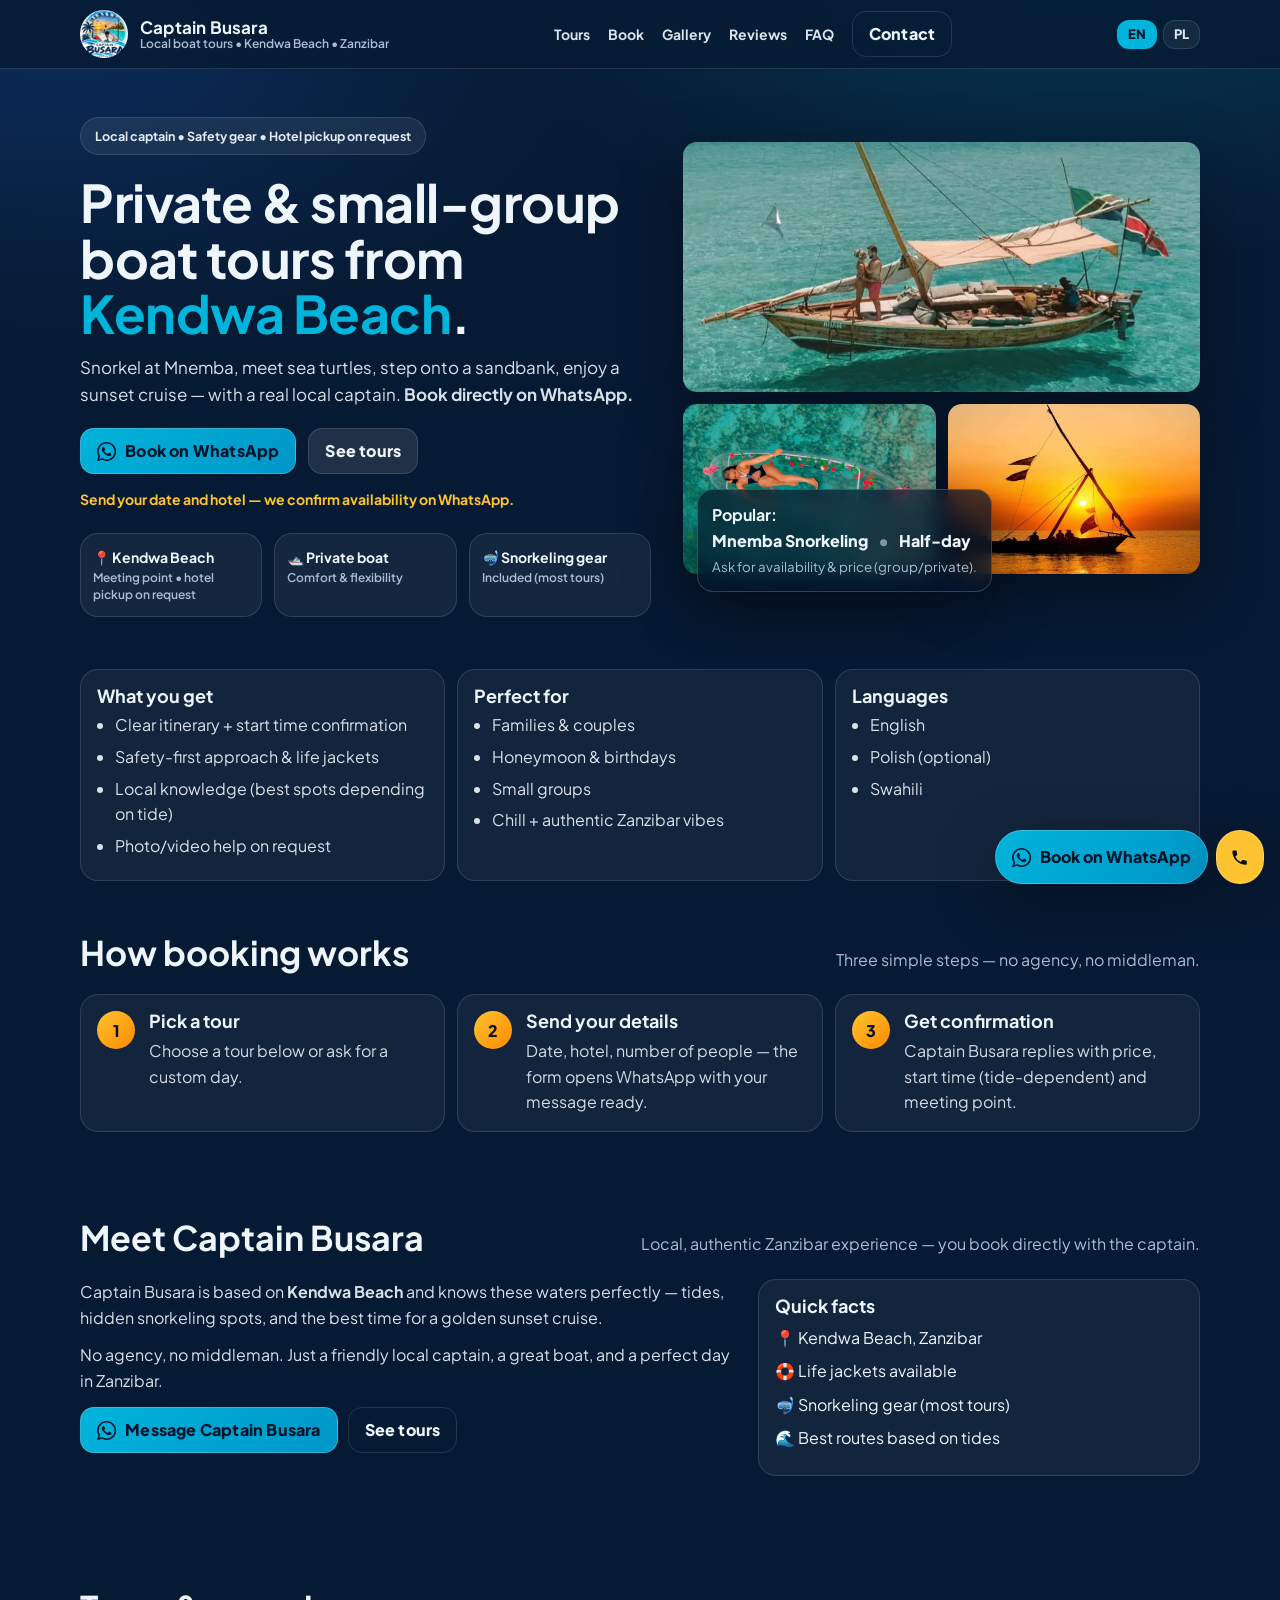
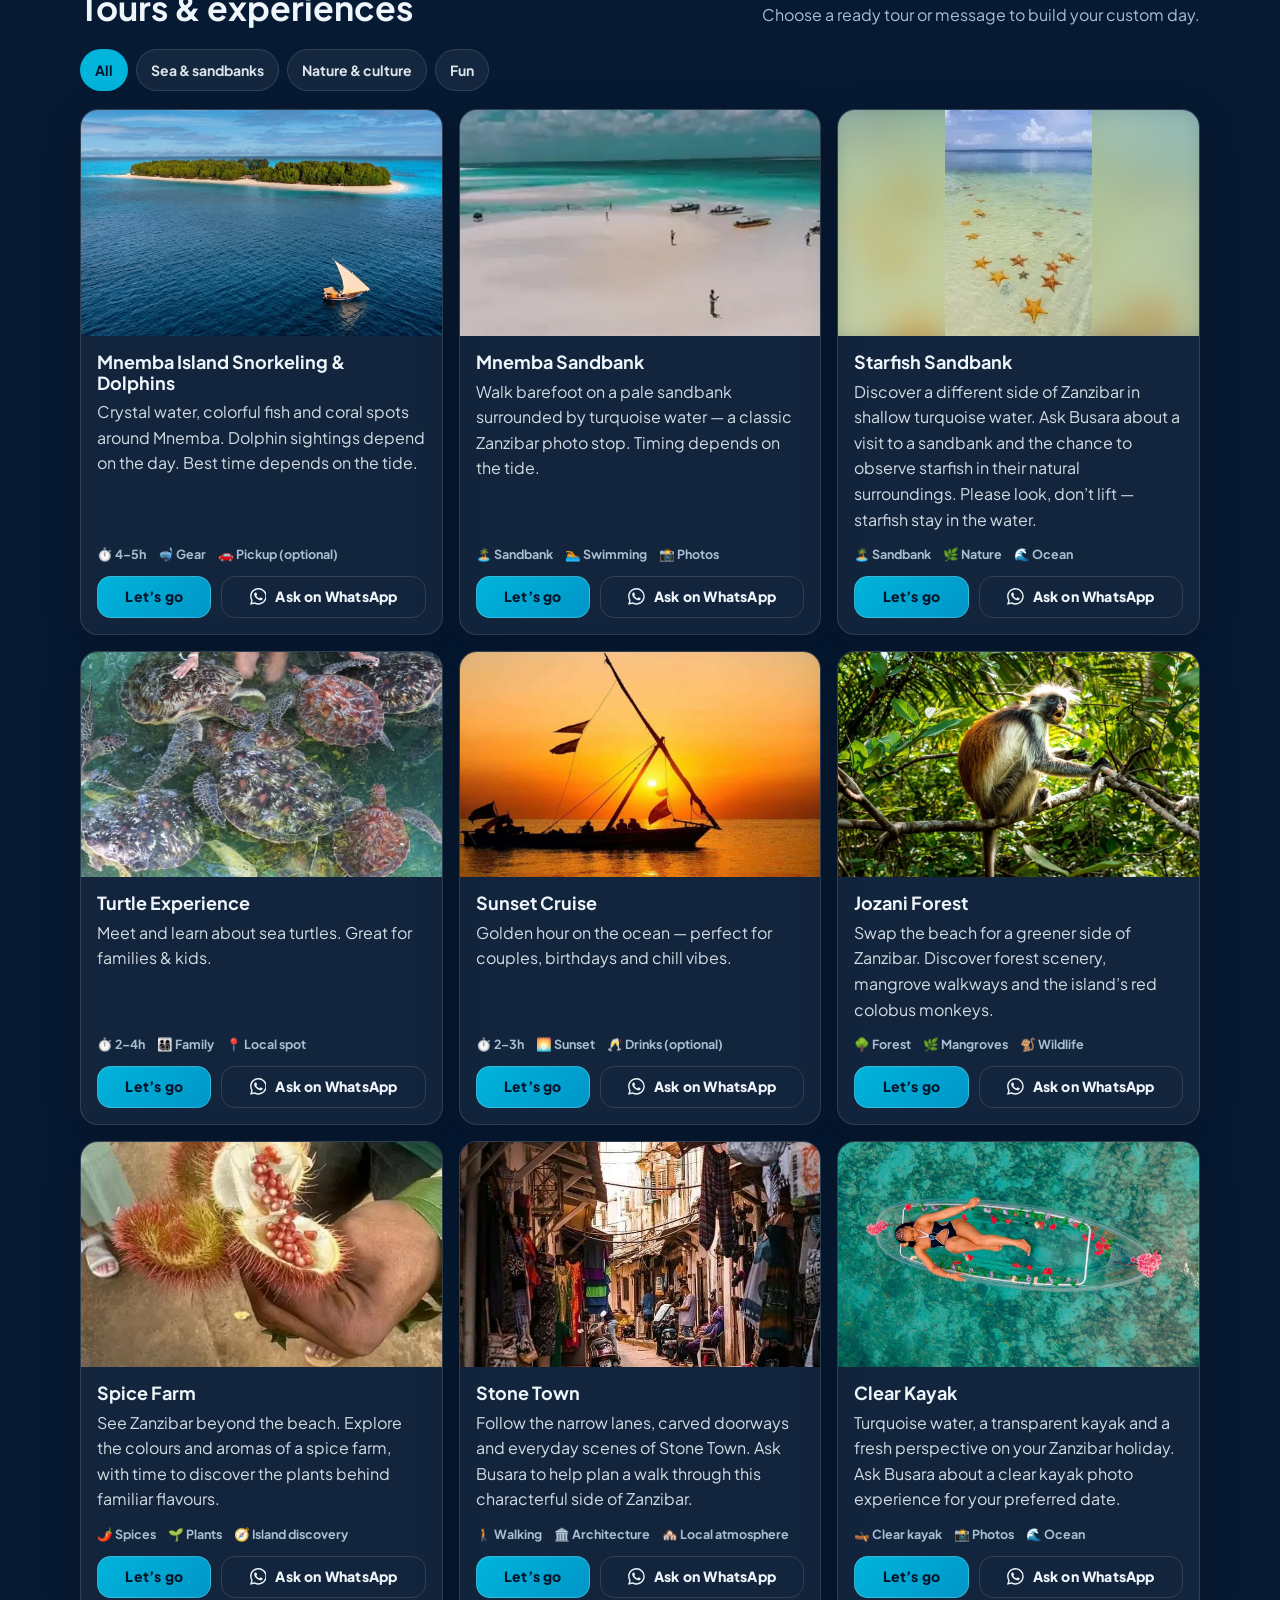
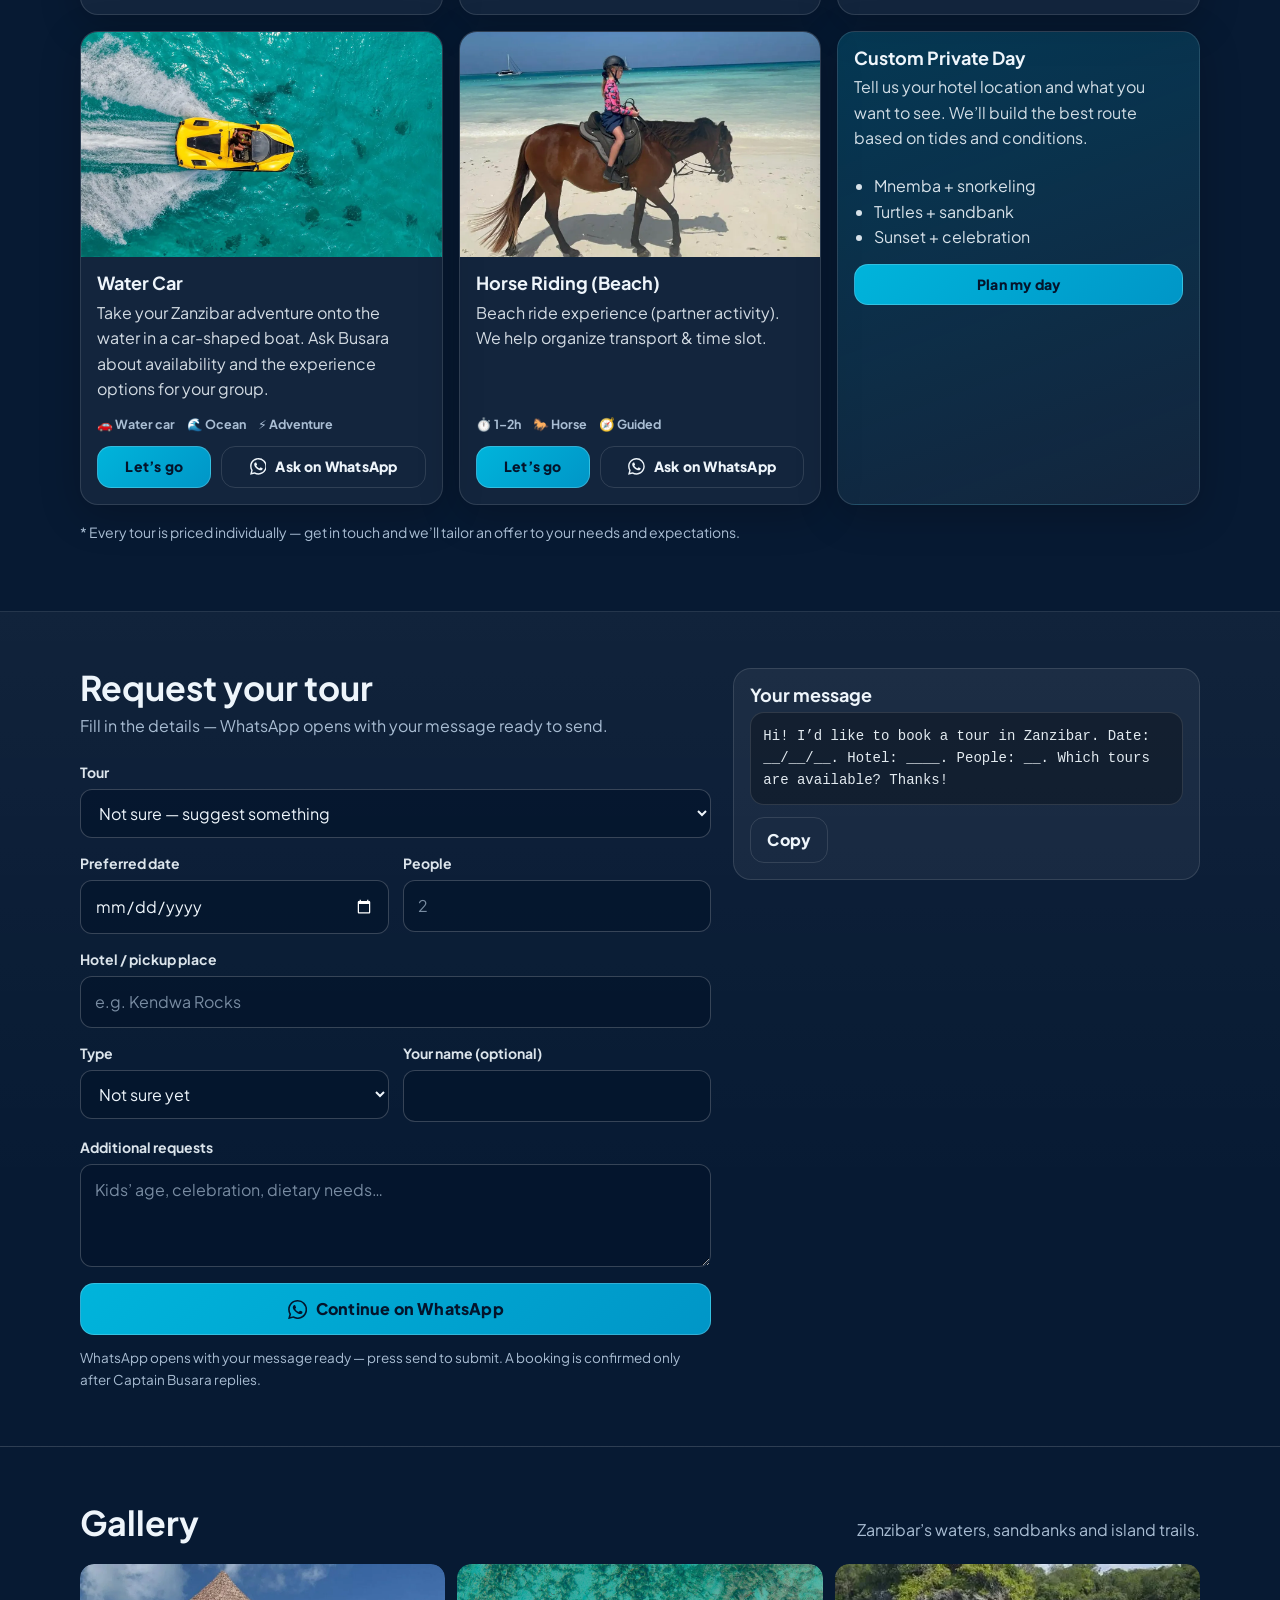
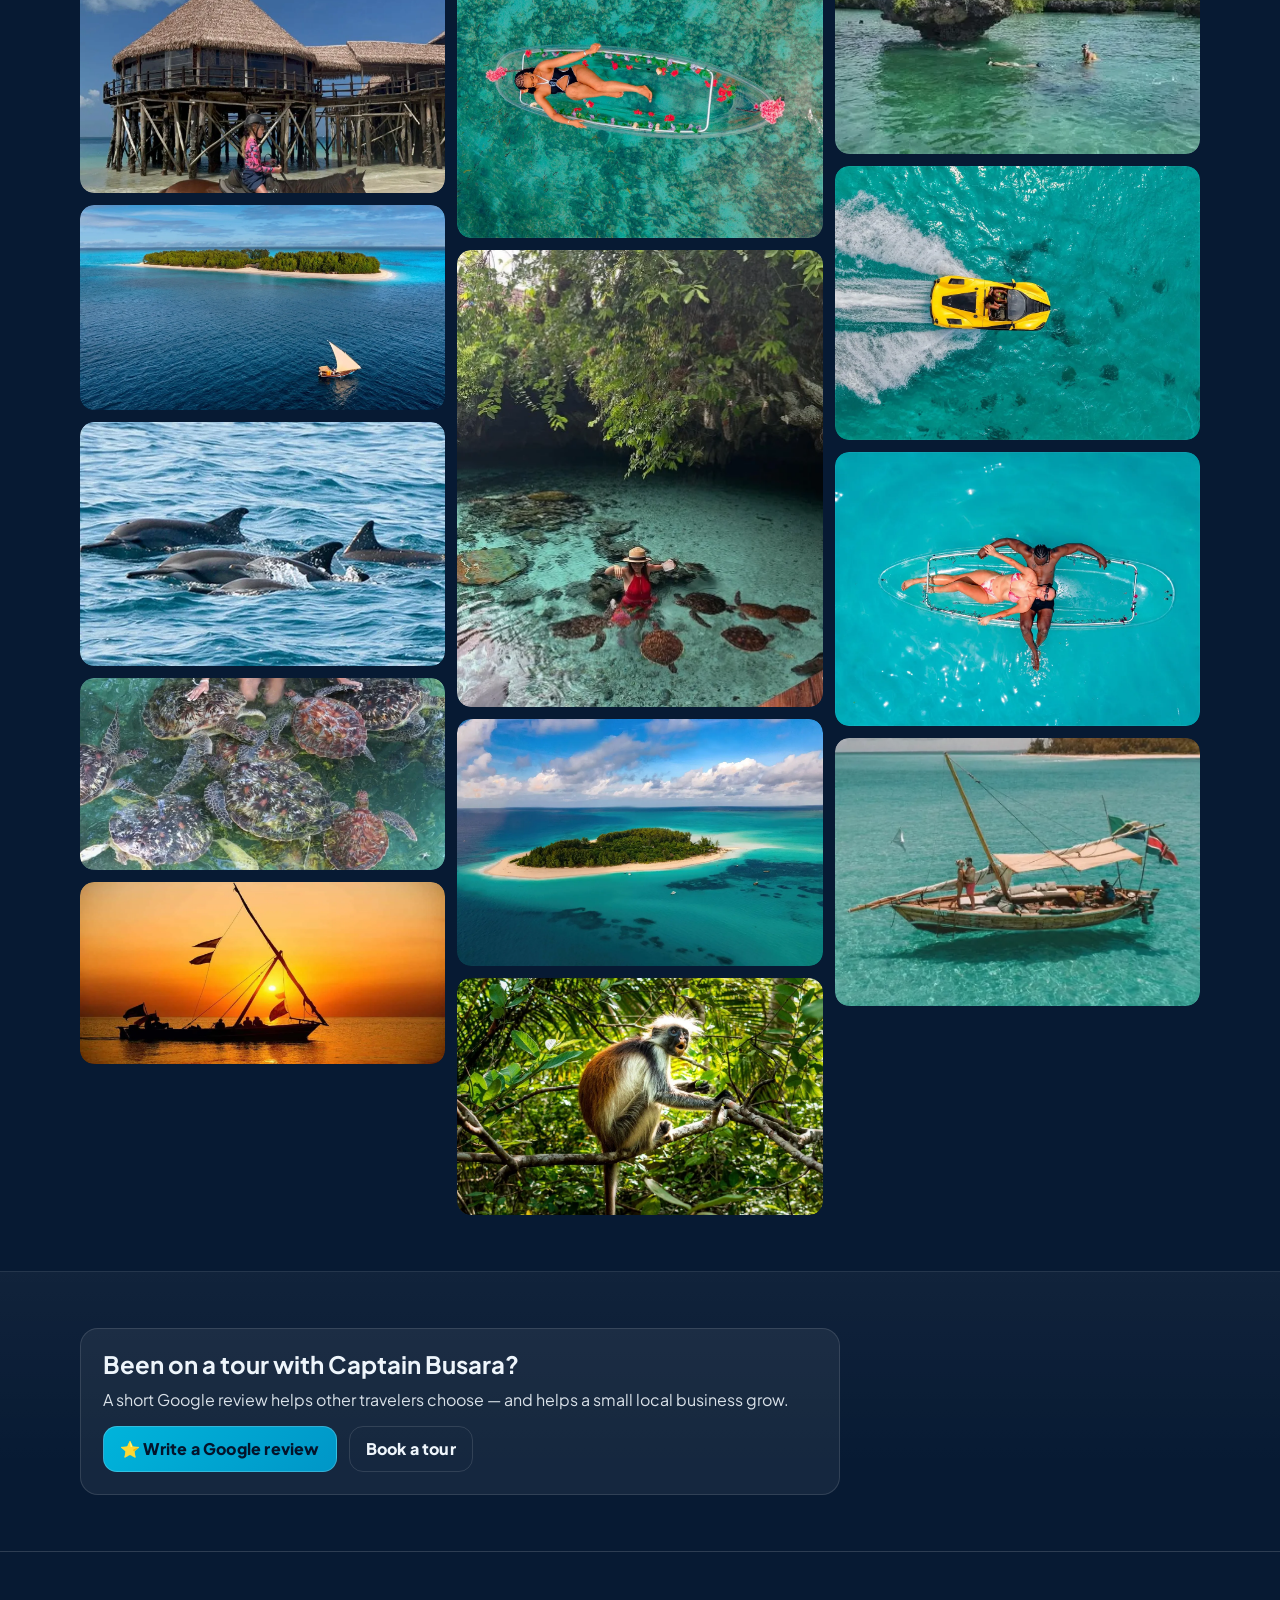
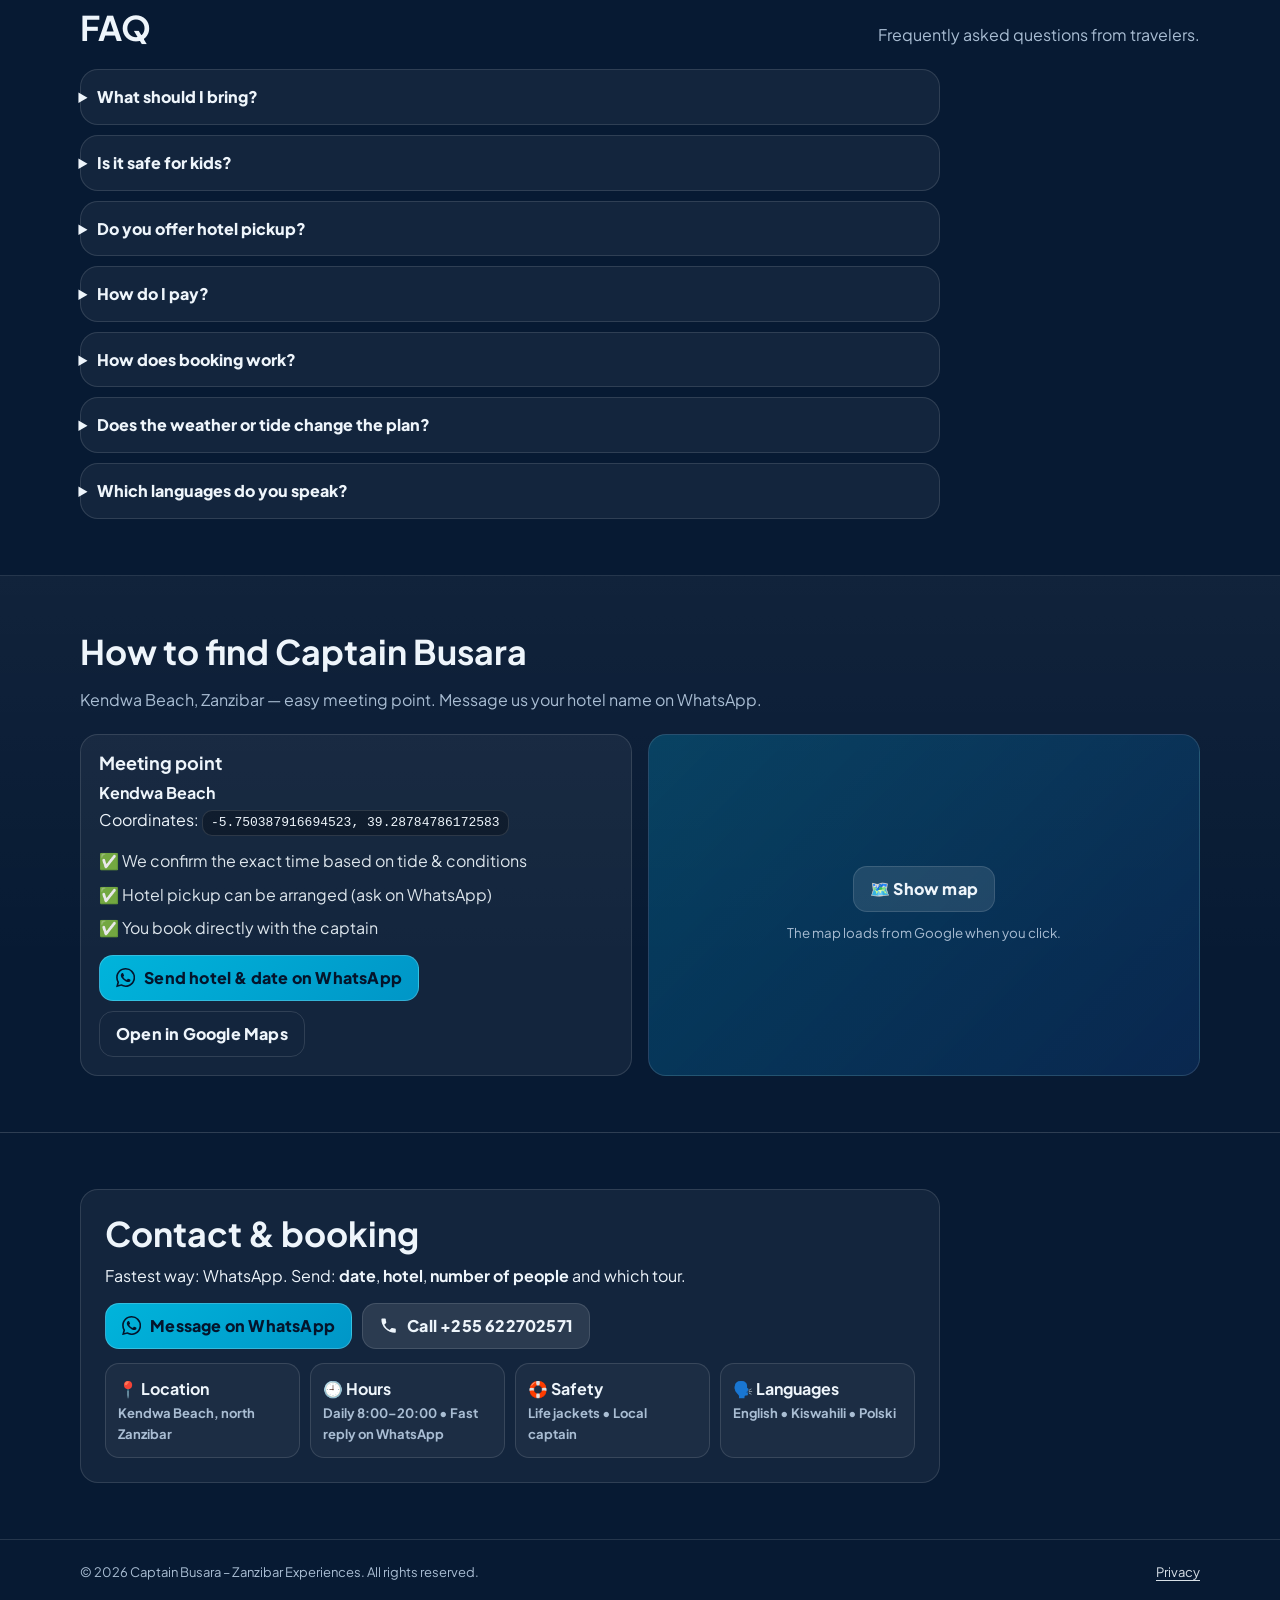
==== commit 07599536: "Add horse riding photos and a languages card in the contact section Co-Authored-By: Claude Sonnet 5." ====
--- a/index.html
+++ b/index.html
@@ -248,7 +248,7 @@
           </div>
         </article>
         <article class="card" data-cat="fun" id="tour-horse">
-          <div class="card__img card__img--ph" aria-hidden="true"><span class="ph__icon">🐎</span><span class="ph__txt">Photo coming soon</span></div>
+          <div class="card__img"><img src="images/horse-beach.webp" width="1200" height="750" alt="Child riding a horse along the white-sand beach in Zanzibar" loading="lazy" decoding="async"></div>
           <div class="card__body">
             <h3>Horse Riding (Beach)</h3>
             <p>Beach ride experience (partner activity). We help organize transport &amp; time slot.</p>
@@ -307,18 +307,19 @@
       <div class="container">
         <div class="sectionHeader"><h2>Gallery</h2><p>Zanzibar’s waters, sandbanks and island trails.</p></div>
         <ul class="gallery">
-          <li><button class="gal__item" type="button" data-index="0" aria-label="Mnemba Island and a traditional dhow"><img src="images/mnemba-island.webp" width="1400" height="788" alt="Mnemba Island and a traditional dhow" loading="lazy" decoding="async"></button></li>
-          <li><button class="gal__item" type="button" data-index="1" aria-label="Dolphins near Mnemba"><img src="images/dolphins.webp" width="669" height="446" alt="Dolphins near Mnemba" loading="lazy" decoding="async"></button></li>
-          <li><button class="gal__item" type="button" data-index="2" aria-label="Sea turtles at Baraka"><img src="images/baraka-turtles.webp" width="1200" height="630" alt="Sea turtles at Baraka" loading="lazy" decoding="async"></button></li>
-          <li><button class="gal__item" type="button" data-index="3" aria-label="Sunset under sail"><img src="images/sunset-dhow.webp" width="1300" height="650" alt="Sunset under sail" loading="lazy" decoding="async"></button></li>
-          <li><button class="gal__item" type="button" data-index="4" aria-label="Clear kayak with flowers"><img src="images/kayak-flowers.webp" width="1200" height="900" alt="Clear kayak with flowers" loading="lazy" decoding="async"></button></li>
-          <li><button class="gal__item" type="button" data-index="5" aria-label="Turtles in Salaam Cave"><img src="images/salaam-turtles.webp" width="736" height="919" alt="Turtles in Salaam Cave" loading="lazy" decoding="async"></button></li>
-          <li><button class="gal__item" type="button" data-index="6" aria-label="Mnemba from above"><img src="images/mnemba-aerial.webp" width="1400" height="948" alt="Mnemba from above" loading="lazy" decoding="async"></button></li>
-          <li><button class="gal__item" type="button" data-index="7" aria-label="Red colobus in Jozani Forest"><img src="images/jozani-colobus.webp" width="1200" height="779" alt="Red colobus in Jozani Forest" loading="lazy" decoding="async"></button></li>
-          <li><button class="gal__item" type="button" data-index="8" aria-label="Snorkeling in a calm lagoon"><img src="images/safari-lagoon.webp" width="474" height="246" alt="Snorkeling in a calm lagoon" loading="lazy" decoding="async"></button></li>
-          <li><button class="gal__item" type="button" data-index="9" aria-label="Water car adventure"><img src="images/water-car.webp" width="1200" height="900" alt="Water car adventure" loading="lazy" decoding="async"></button></li>
-          <li><button class="gal__item" type="button" data-index="10" aria-label="Clear kayak for two"><img src="images/kayak-couple.webp" width="1200" height="900" alt="Clear kayak for two" loading="lazy" decoding="async"></button></li>
-          <li><button class="gal__item" type="button" data-index="11" aria-label="Relaxing on the boat"><img src="images/hero-boat.webp" width="831" height="609" alt="Relaxing on the boat" loading="lazy" decoding="async"></button></li>
+          <li><button class="gal__item" type="button" data-index="0" aria-label="Horse ride on the beach by a stilt restaurant"><img src="images/horse-pier.webp" width="1200" height="750" alt="Horse ride on the beach by a stilt restaurant" loading="lazy" decoding="async"></button></li>
+          <li><button class="gal__item" type="button" data-index="1" aria-label="Mnemba Island and a traditional dhow"><img src="images/mnemba-island.webp" width="1400" height="788" alt="Mnemba Island and a traditional dhow" loading="lazy" decoding="async"></button></li>
+          <li><button class="gal__item" type="button" data-index="2" aria-label="Dolphins near Mnemba"><img src="images/dolphins.webp" width="669" height="446" alt="Dolphins near Mnemba" loading="lazy" decoding="async"></button></li>
+          <li><button class="gal__item" type="button" data-index="3" aria-label="Sea turtles at Baraka"><img src="images/baraka-turtles.webp" width="1200" height="630" alt="Sea turtles at Baraka" loading="lazy" decoding="async"></button></li>
+          <li><button class="gal__item" type="button" data-index="4" aria-label="Sunset under sail"><img src="images/sunset-dhow.webp" width="1300" height="650" alt="Sunset under sail" loading="lazy" decoding="async"></button></li>
+          <li><button class="gal__item" type="button" data-index="5" aria-label="Clear kayak with flowers"><img src="images/kayak-flowers.webp" width="1200" height="900" alt="Clear kayak with flowers" loading="lazy" decoding="async"></button></li>
+          <li><button class="gal__item" type="button" data-index="6" aria-label="Turtles in Salaam Cave"><img src="images/salaam-turtles.webp" width="736" height="919" alt="Turtles in Salaam Cave" loading="lazy" decoding="async"></button></li>
+          <li><button class="gal__item" type="button" data-index="7" aria-label="Mnemba from above"><img src="images/mnemba-aerial.webp" width="1400" height="948" alt="Mnemba from above" loading="lazy" decoding="async"></button></li>
+          <li><button class="gal__item" type="button" data-index="8" aria-label="Red colobus in Jozani Forest"><img src="images/jozani-colobus.webp" width="1200" height="779" alt="Red colobus in Jozani Forest" loading="lazy" decoding="async"></button></li>
+          <li><button class="gal__item" type="button" data-index="9" aria-label="Snorkeling in a calm lagoon"><img src="images/safari-lagoon.webp" width="474" height="246" alt="Snorkeling in a calm lagoon" loading="lazy" decoding="async"></button></li>
+          <li><button class="gal__item" type="button" data-index="10" aria-label="Water car adventure"><img src="images/water-car.webp" width="1200" height="900" alt="Water car adventure" loading="lazy" decoding="async"></button></li>
+          <li><button class="gal__item" type="button" data-index="11" aria-label="Clear kayak for two"><img src="images/kayak-couple.webp" width="1200" height="900" alt="Clear kayak for two" loading="lazy" decoding="async"></button></li>
+          <li><button class="gal__item" type="button" data-index="12" aria-label="Relaxing on the boat"><img src="images/hero-boat.webp" width="831" height="609" alt="Relaxing on the boat" loading="lazy" decoding="async"></button></li>
           </ul>
       </div>
       <dialog class="lightbox" id="lightbox" aria-label="Gallery">
@@ -387,6 +388,7 @@
             <div class="contactInfo"><strong>📍 Location</strong><span>Kendwa Beach, north Zanzibar</span></div>
             <div class="contactInfo"><strong>🕘 Hours</strong><span>Daily 8:00–20:00 • Fast reply on WhatsApp</span></div>
             <div class="contactInfo"><strong>🛟 Safety</strong><span>Life jackets • Local captain</span></div>
+            <div class="contactInfo"><strong>🗣️ Languages</strong><span>English • Kiswahili • Polski</span></div>
           </div>
         </div>
       </div>
--- a/styles.css
+++ b/styles.css
@@ -219,7 +219,7 @@
 .contact__card{border:1px solid var(--line);background:rgba(255,255,255,.05);border-radius:var(--radius);padding:24px;max-width:860px}
 .contact__card h2{margin-bottom:10px}
 .contact__actions{display:flex;gap:10px;flex-wrap:wrap;margin:14px 0}
-.contact__grid{display:grid;grid-template-columns:repeat(3,1fr);gap:10px;margin:14px 0 0}
+.contact__grid{display:grid;grid-template-columns:repeat(auto-fit,minmax(170px,1fr));gap:10px;margin:14px 0 0}
 .contactInfo{border:1px solid var(--line);border-radius:14px;padding:12px;background:rgba(255,255,255,.04)}
 .contactInfo span{display:block;color:var(--muted);font-weight:700;font-size:13px;margin-top:2px}
 .footer{border-top:1px solid var(--line);padding:22px 0 30px;color:var(--muted);font-size:13px}
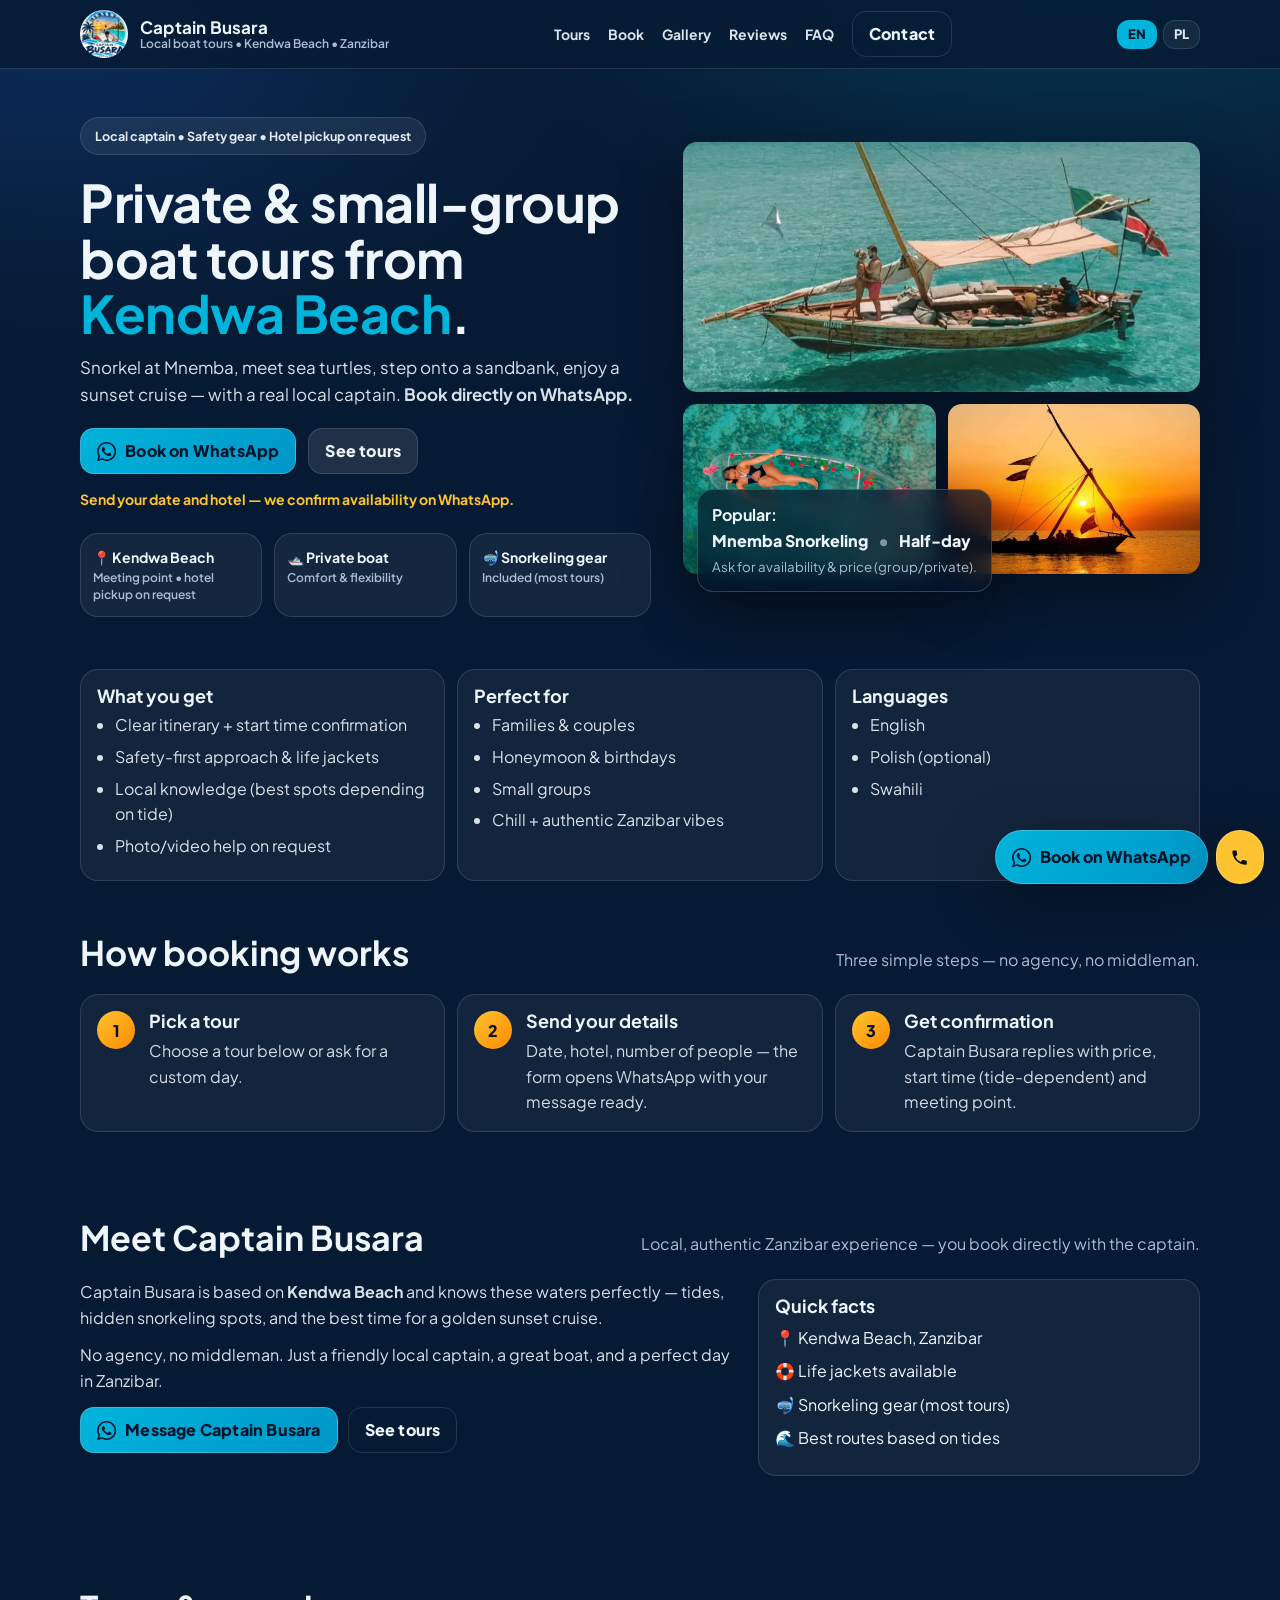
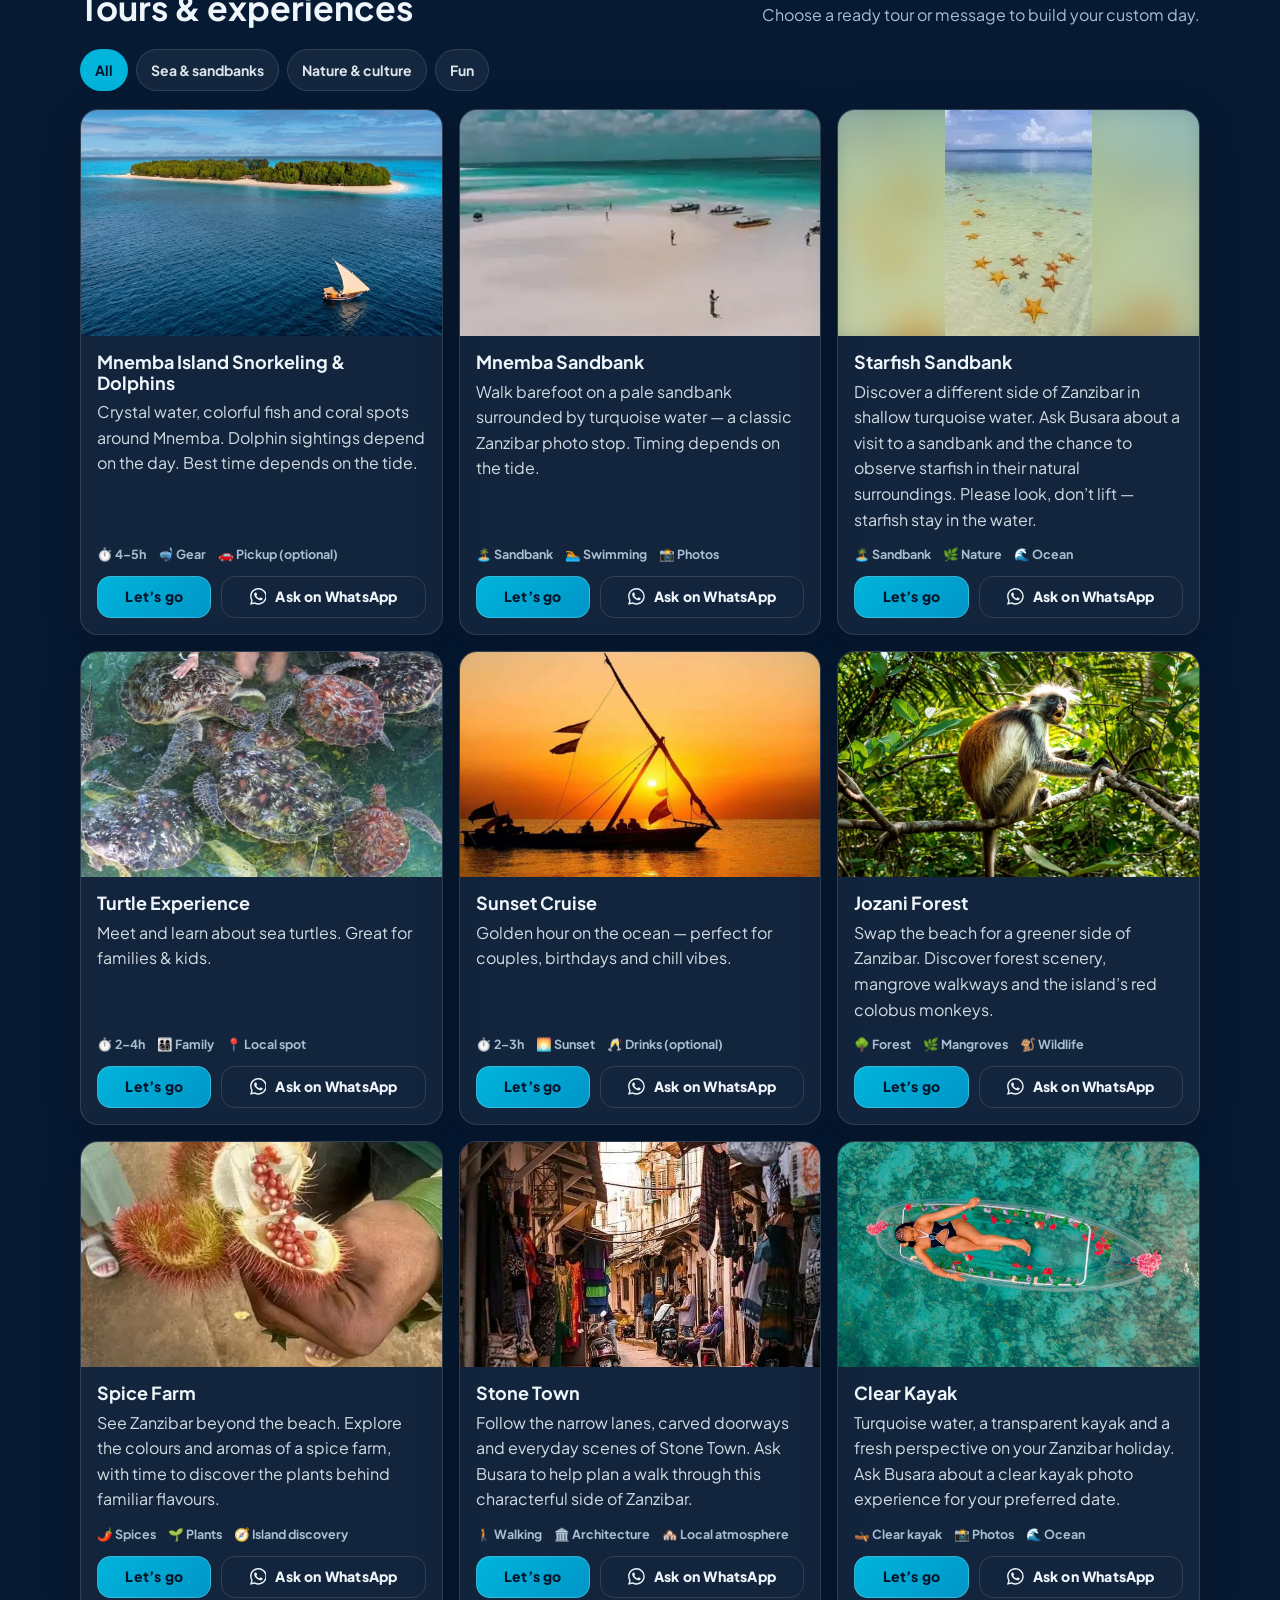
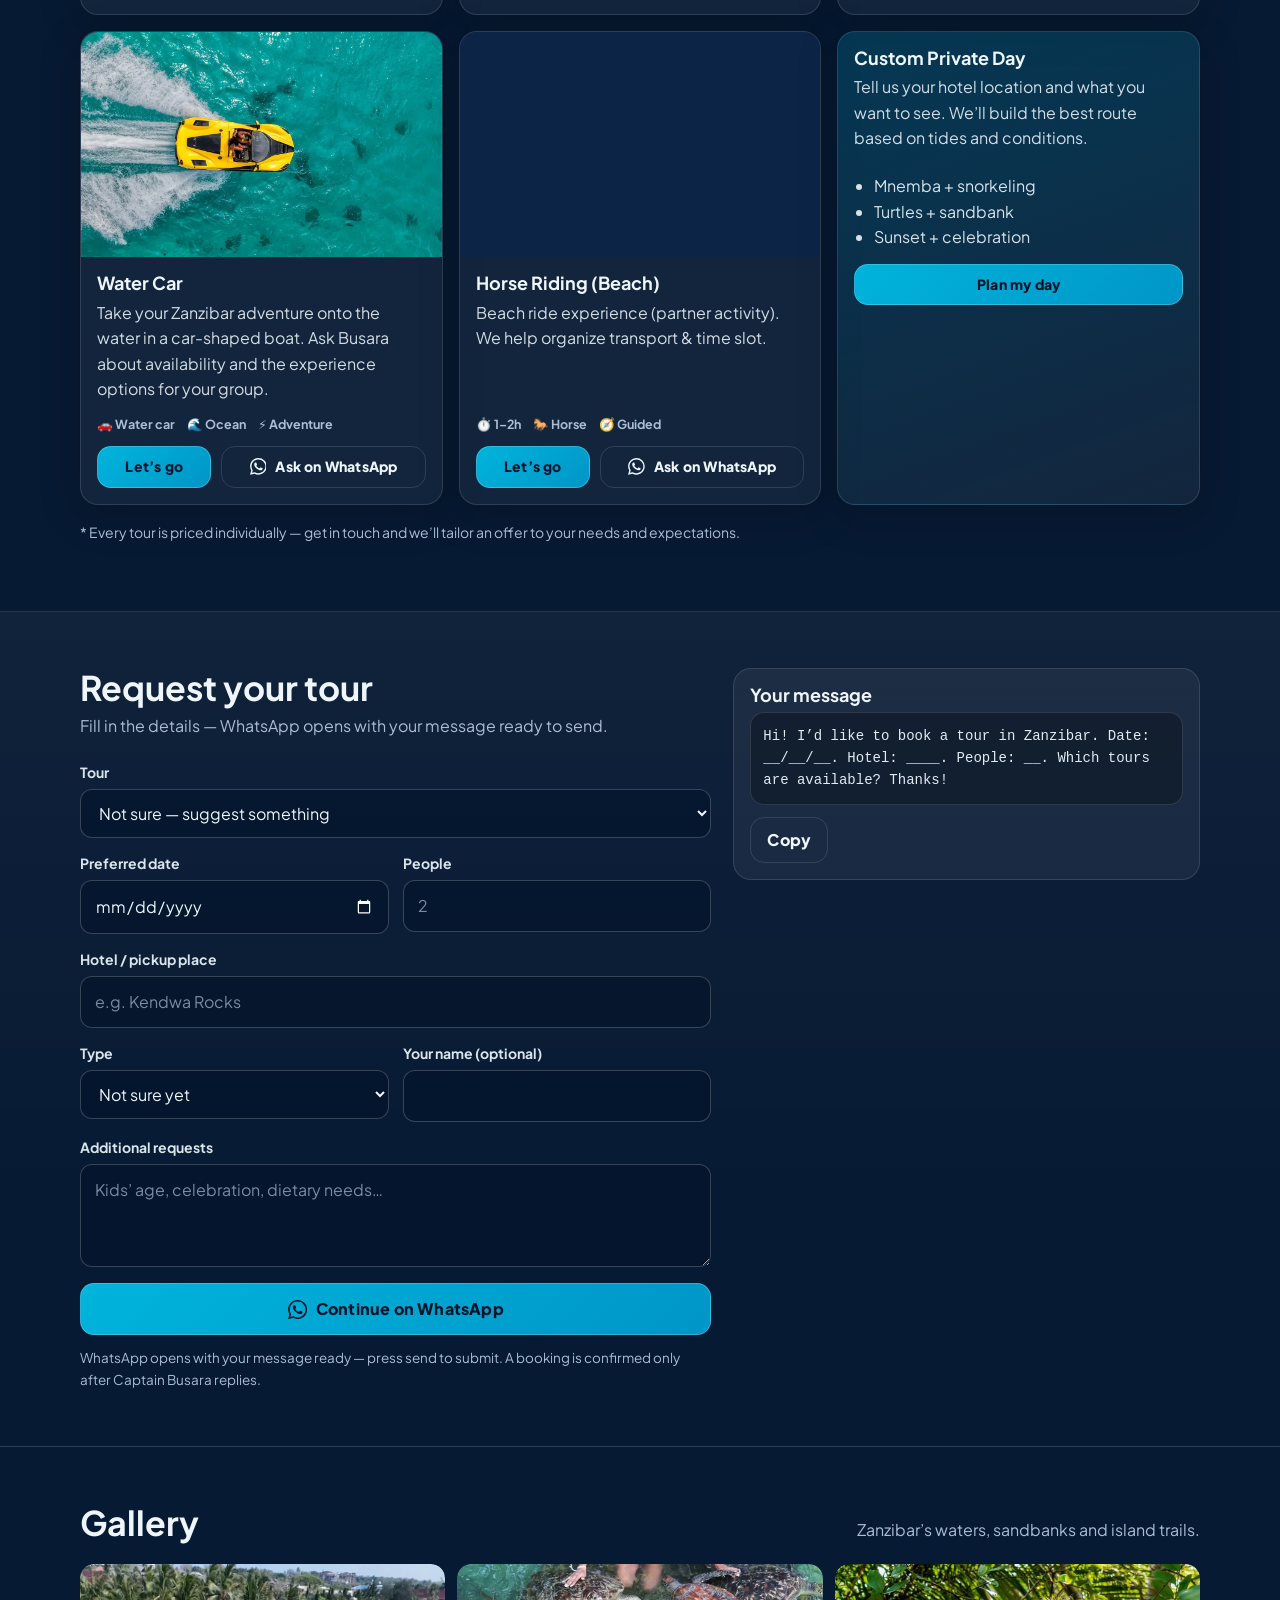
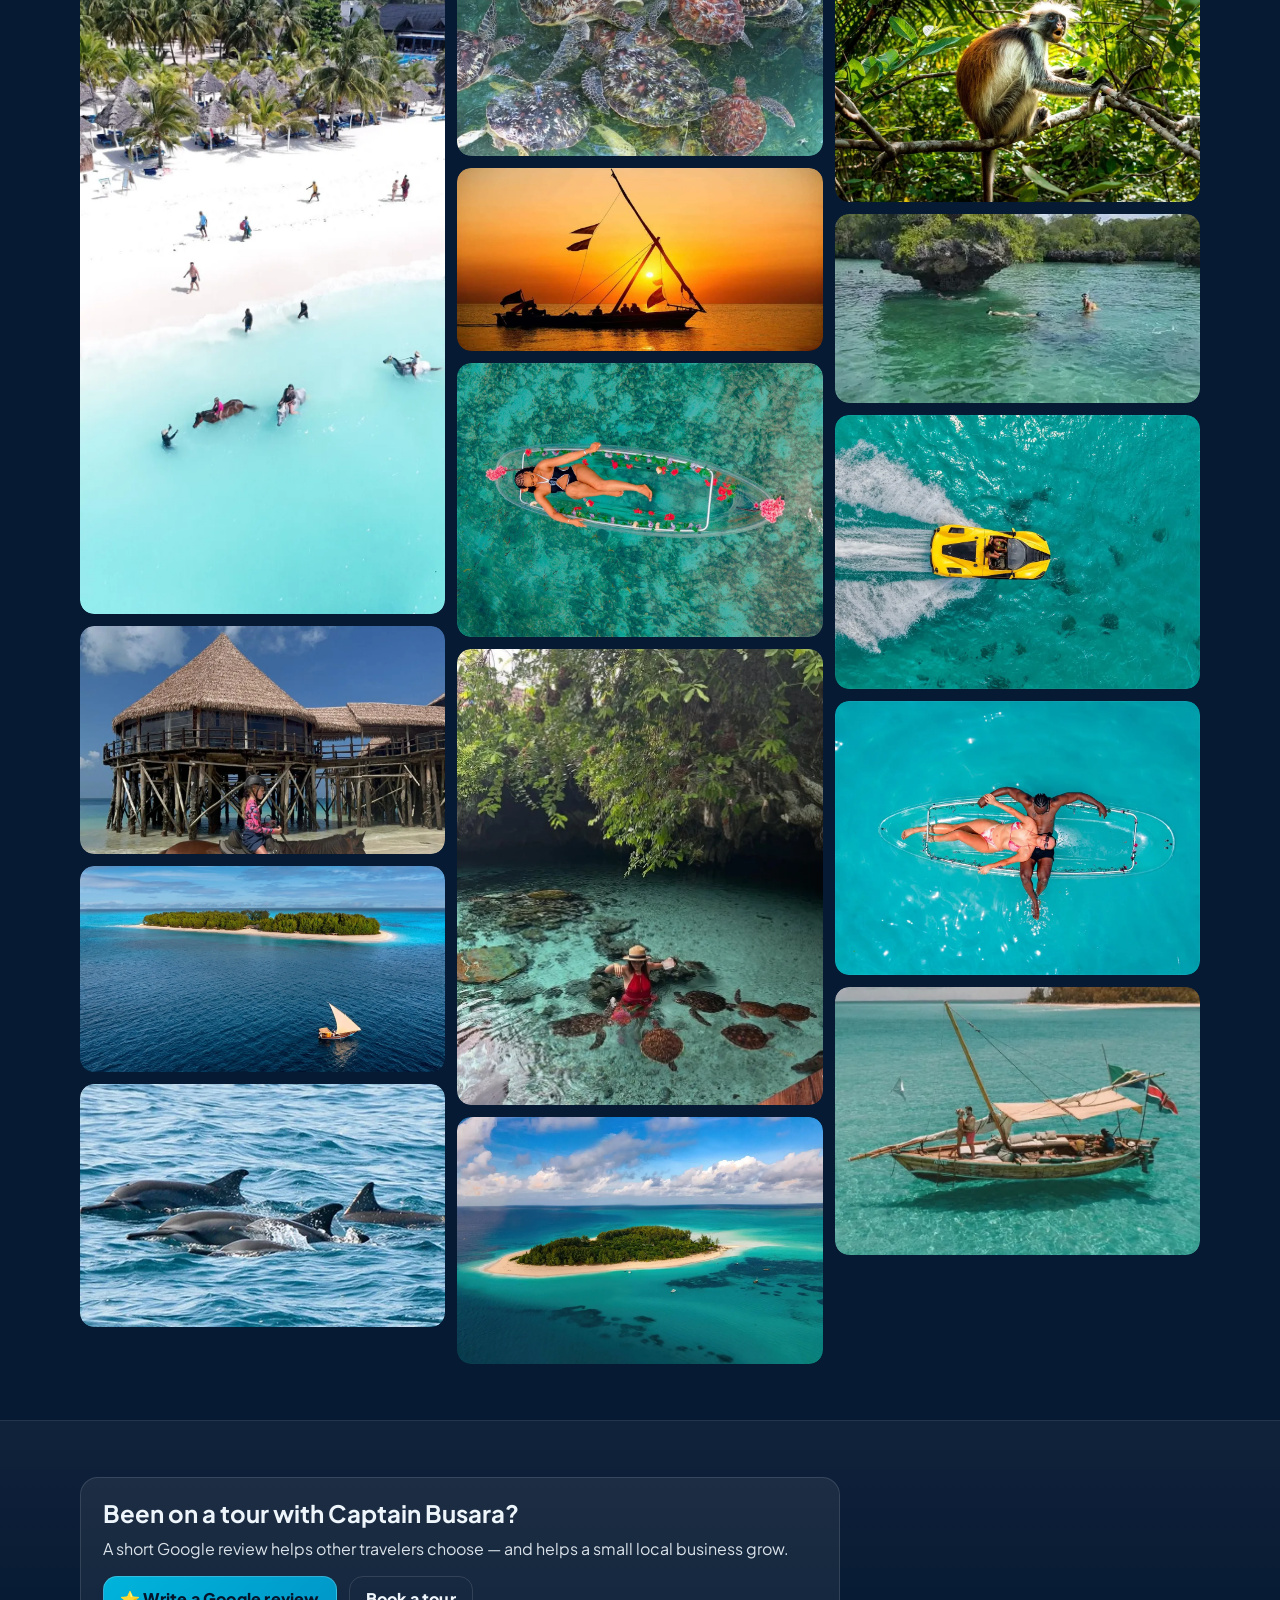
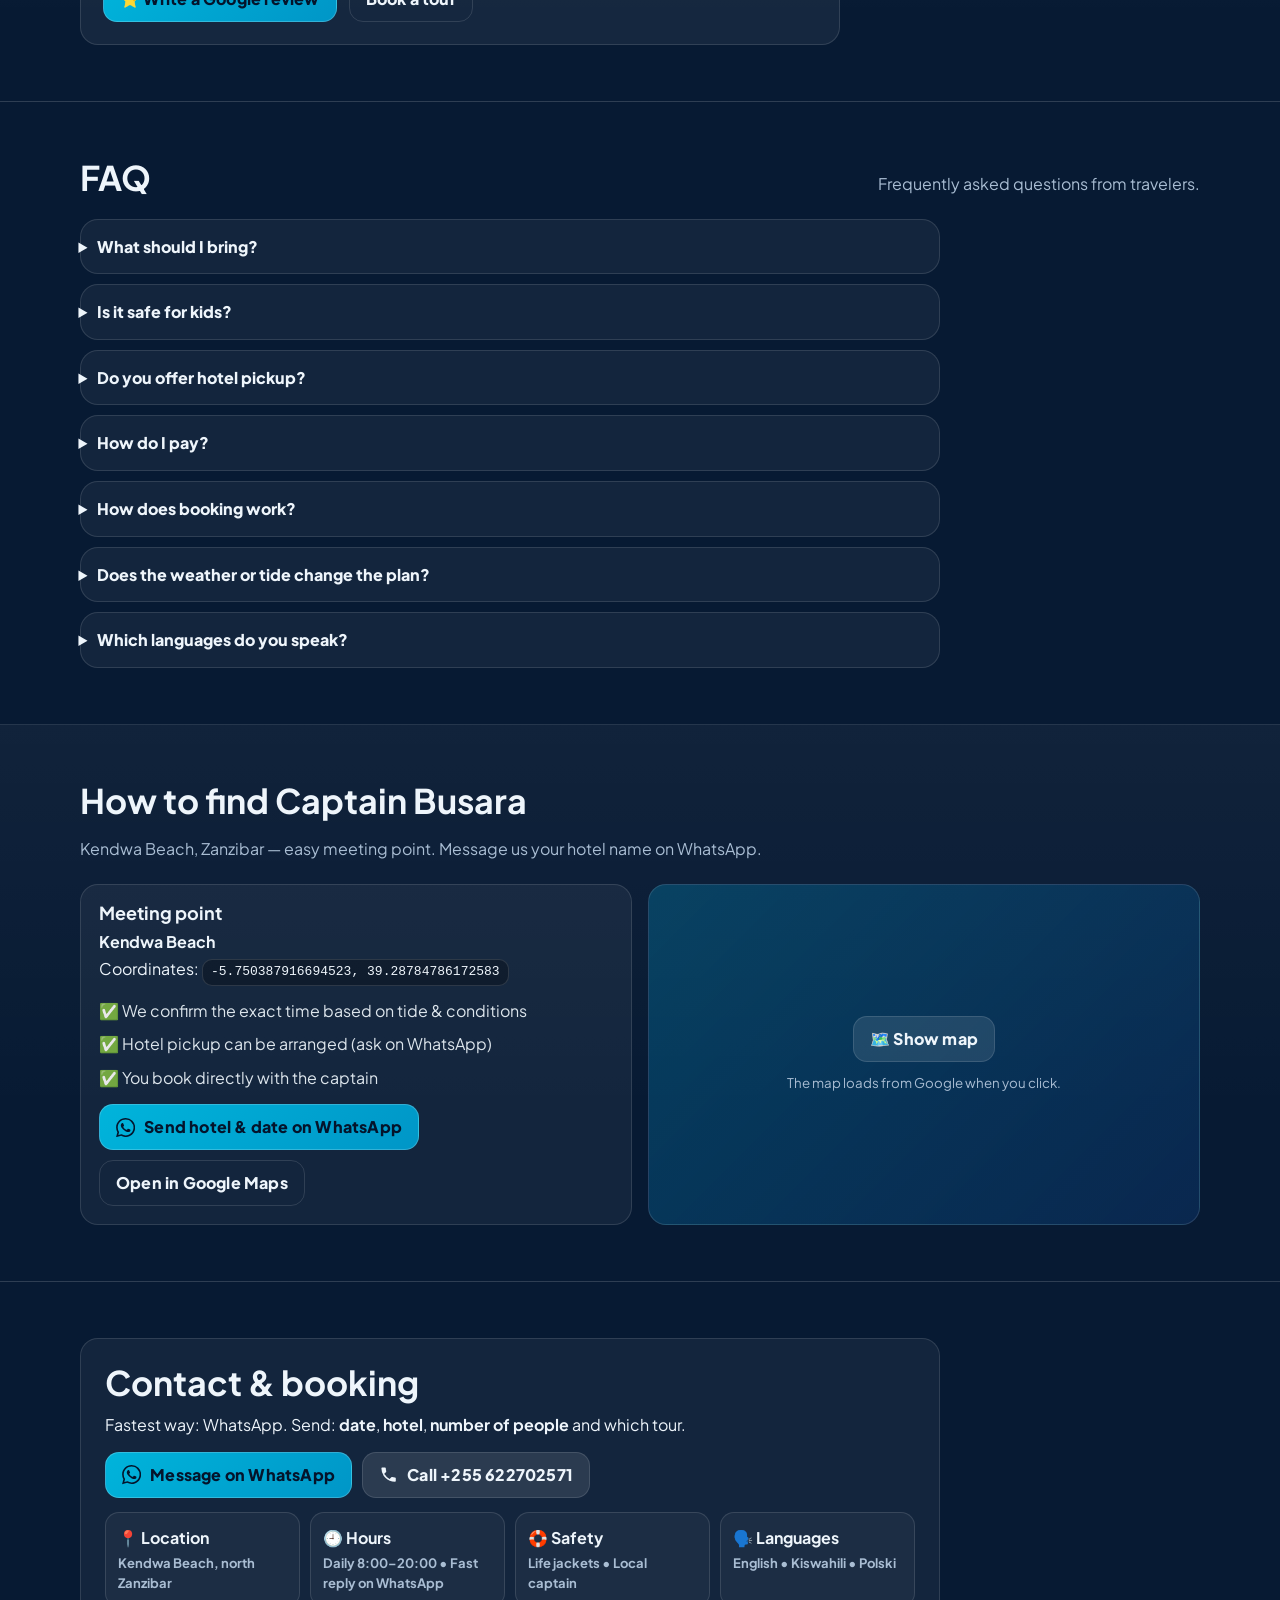
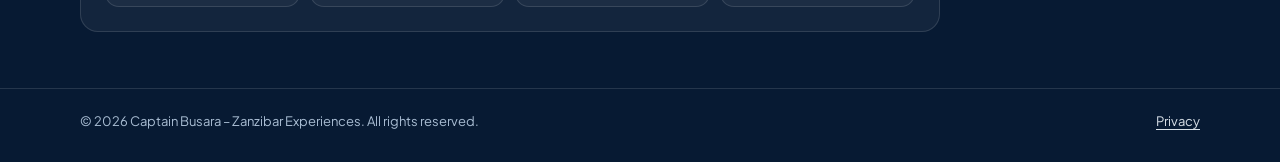
==== commit 5638b701: "Add aerial beach photo to the gallery Co-Authored-By: Claude Sonnet 5.5 <noreply@anthropic.com> Clau" ====
--- a/index.html
+++ b/index.html
@@ -307,19 +307,20 @@
       <div class="container">
         <div class="sectionHeader"><h2>Gallery</h2><p>Zanzibar’s waters, sandbanks and island trails.</p></div>
         <ul class="gallery">
-          <li><button class="gal__item" type="button" data-index="0" aria-label="Horse ride on the beach by a stilt restaurant"><img src="images/horse-pier.webp" width="1200" height="750" alt="Horse ride on the beach by a stilt restaurant" loading="lazy" decoding="async"></button></li>
-          <li><button class="gal__item" type="button" data-index="1" aria-label="Mnemba Island and a traditional dhow"><img src="images/mnemba-island.webp" width="1400" height="788" alt="Mnemba Island and a traditional dhow" loading="lazy" decoding="async"></button></li>
-          <li><button class="gal__item" type="button" data-index="2" aria-label="Dolphins near Mnemba"><img src="images/dolphins.webp" width="669" height="446" alt="Dolphins near Mnemba" loading="lazy" decoding="async"></button></li>
-          <li><button class="gal__item" type="button" data-index="3" aria-label="Sea turtles at Baraka"><img src="images/baraka-turtles.webp" width="1200" height="630" alt="Sea turtles at Baraka" loading="lazy" decoding="async"></button></li>
-          <li><button class="gal__item" type="button" data-index="4" aria-label="Sunset under sail"><img src="images/sunset-dhow.webp" width="1300" height="650" alt="Sunset under sail" loading="lazy" decoding="async"></button></li>
-          <li><button class="gal__item" type="button" data-index="5" aria-label="Clear kayak with flowers"><img src="images/kayak-flowers.webp" width="1200" height="900" alt="Clear kayak with flowers" loading="lazy" decoding="async"></button></li>
-          <li><button class="gal__item" type="button" data-index="6" aria-label="Turtles in Salaam Cave"><img src="images/salaam-turtles.webp" width="736" height="919" alt="Turtles in Salaam Cave" loading="lazy" decoding="async"></button></li>
-          <li><button class="gal__item" type="button" data-index="7" aria-label="Mnemba from above"><img src="images/mnemba-aerial.webp" width="1400" height="948" alt="Mnemba from above" loading="lazy" decoding="async"></button></li>
-          <li><button class="gal__item" type="button" data-index="8" aria-label="Red colobus in Jozani Forest"><img src="images/jozani-colobus.webp" width="1200" height="779" alt="Red colobus in Jozani Forest" loading="lazy" decoding="async"></button></li>
-          <li><button class="gal__item" type="button" data-index="9" aria-label="Snorkeling in a calm lagoon"><img src="images/safari-lagoon.webp" width="474" height="246" alt="Snorkeling in a calm lagoon" loading="lazy" decoding="async"></button></li>
-          <li><button class="gal__item" type="button" data-index="10" aria-label="Water car adventure"><img src="images/water-car.webp" width="1200" height="900" alt="Water car adventure" loading="lazy" decoding="async"></button></li>
-          <li><button class="gal__item" type="button" data-index="11" aria-label="Clear kayak for two"><img src="images/kayak-couple.webp" width="1200" height="900" alt="Clear kayak for two" loading="lazy" decoding="async"></button></li>
-          <li><button class="gal__item" type="button" data-index="12" aria-label="Relaxing on the boat"><img src="images/hero-boat.webp" width="831" height="609" alt="Relaxing on the boat" loading="lazy" decoding="async"></button></li>
+          <li><button class="gal__item" type="button" data-index="0" aria-label="Aerial view of Kendwa Beach with a horse ride in the shallows"><img src="images/horse-aerial.webp" width="800" height="1422" alt="Aerial view of Kendwa Beach with a horse ride in the shallows" loading="lazy" decoding="async"></button></li>
+          <li><button class="gal__item" type="button" data-index="1" aria-label="Horse ride on the beach by a stilt restaurant"><img src="images/horse-pier.webp" width="1200" height="750" alt="Horse ride on the beach by a stilt restaurant" loading="lazy" decoding="async"></button></li>
+          <li><button class="gal__item" type="button" data-index="2" aria-label="Mnemba Island and a traditional dhow"><img src="images/mnemba-island.webp" width="1400" height="788" alt="Mnemba Island and a traditional dhow" loading="lazy" decoding="async"></button></li>
+          <li><button class="gal__item" type="button" data-index="3" aria-label="Dolphins near Mnemba"><img src="images/dolphins.webp" width="669" height="446" alt="Dolphins near Mnemba" loading="lazy" decoding="async"></button></li>
+          <li><button class="gal__item" type="button" data-index="4" aria-label="Sea turtles at Baraka"><img src="images/baraka-turtles.webp" width="1200" height="630" alt="Sea turtles at Baraka" loading="lazy" decoding="async"></button></li>
+          <li><button class="gal__item" type="button" data-index="5" aria-label="Sunset under sail"><img src="images/sunset-dhow.webp" width="1300" height="650" alt="Sunset under sail" loading="lazy" decoding="async"></button></li>
+          <li><button class="gal__item" type="button" data-index="6" aria-label="Clear kayak with flowers"><img src="images/kayak-flowers.webp" width="1200" height="900" alt="Clear kayak with flowers" loading="lazy" decoding="async"></button></li>
+          <li><button class="gal__item" type="button" data-index="7" aria-label="Turtles in Salaam Cave"><img src="images/salaam-turtles.webp" width="736" height="919" alt="Turtles in Salaam Cave" loading="lazy" decoding="async"></button></li>
+          <li><button class="gal__item" type="button" data-index="8" aria-label="Mnemba from above"><img src="images/mnemba-aerial.webp" width="1400" height="948" alt="Mnemba from above" loading="lazy" decoding="async"></button></li>
+          <li><button class="gal__item" type="button" data-index="9" aria-label="Red colobus in Jozani Forest"><img src="images/jozani-colobus.webp" width="1200" height="779" alt="Red colobus in Jozani Forest" loading="lazy" decoding="async"></button></li>
+          <li><button class="gal__item" type="button" data-index="10" aria-label="Snorkeling in a calm lagoon"><img src="images/safari-lagoon.webp" width="474" height="246" alt="Snorkeling in a calm lagoon" loading="lazy" decoding="async"></button></li>
+          <li><button class="gal__item" type="button" data-index="11" aria-label="Water car adventure"><img src="images/water-car.webp" width="1200" height="900" alt="Water car adventure" loading="lazy" decoding="async"></button></li>
+          <li><button class="gal__item" type="button" data-index="12" aria-label="Clear kayak for two"><img src="images/kayak-couple.webp" width="1200" height="900" alt="Clear kayak for two" loading="lazy" decoding="async"></button></li>
+          <li><button class="gal__item" type="button" data-index="13" aria-label="Relaxing on the boat"><img src="images/hero-boat.webp" width="831" height="609" alt="Relaxing on the boat" loading="lazy" decoding="async"></button></li>
           </ul>
       </div>
       <dialog class="lightbox" id="lightbox" aria-label="Gallery">
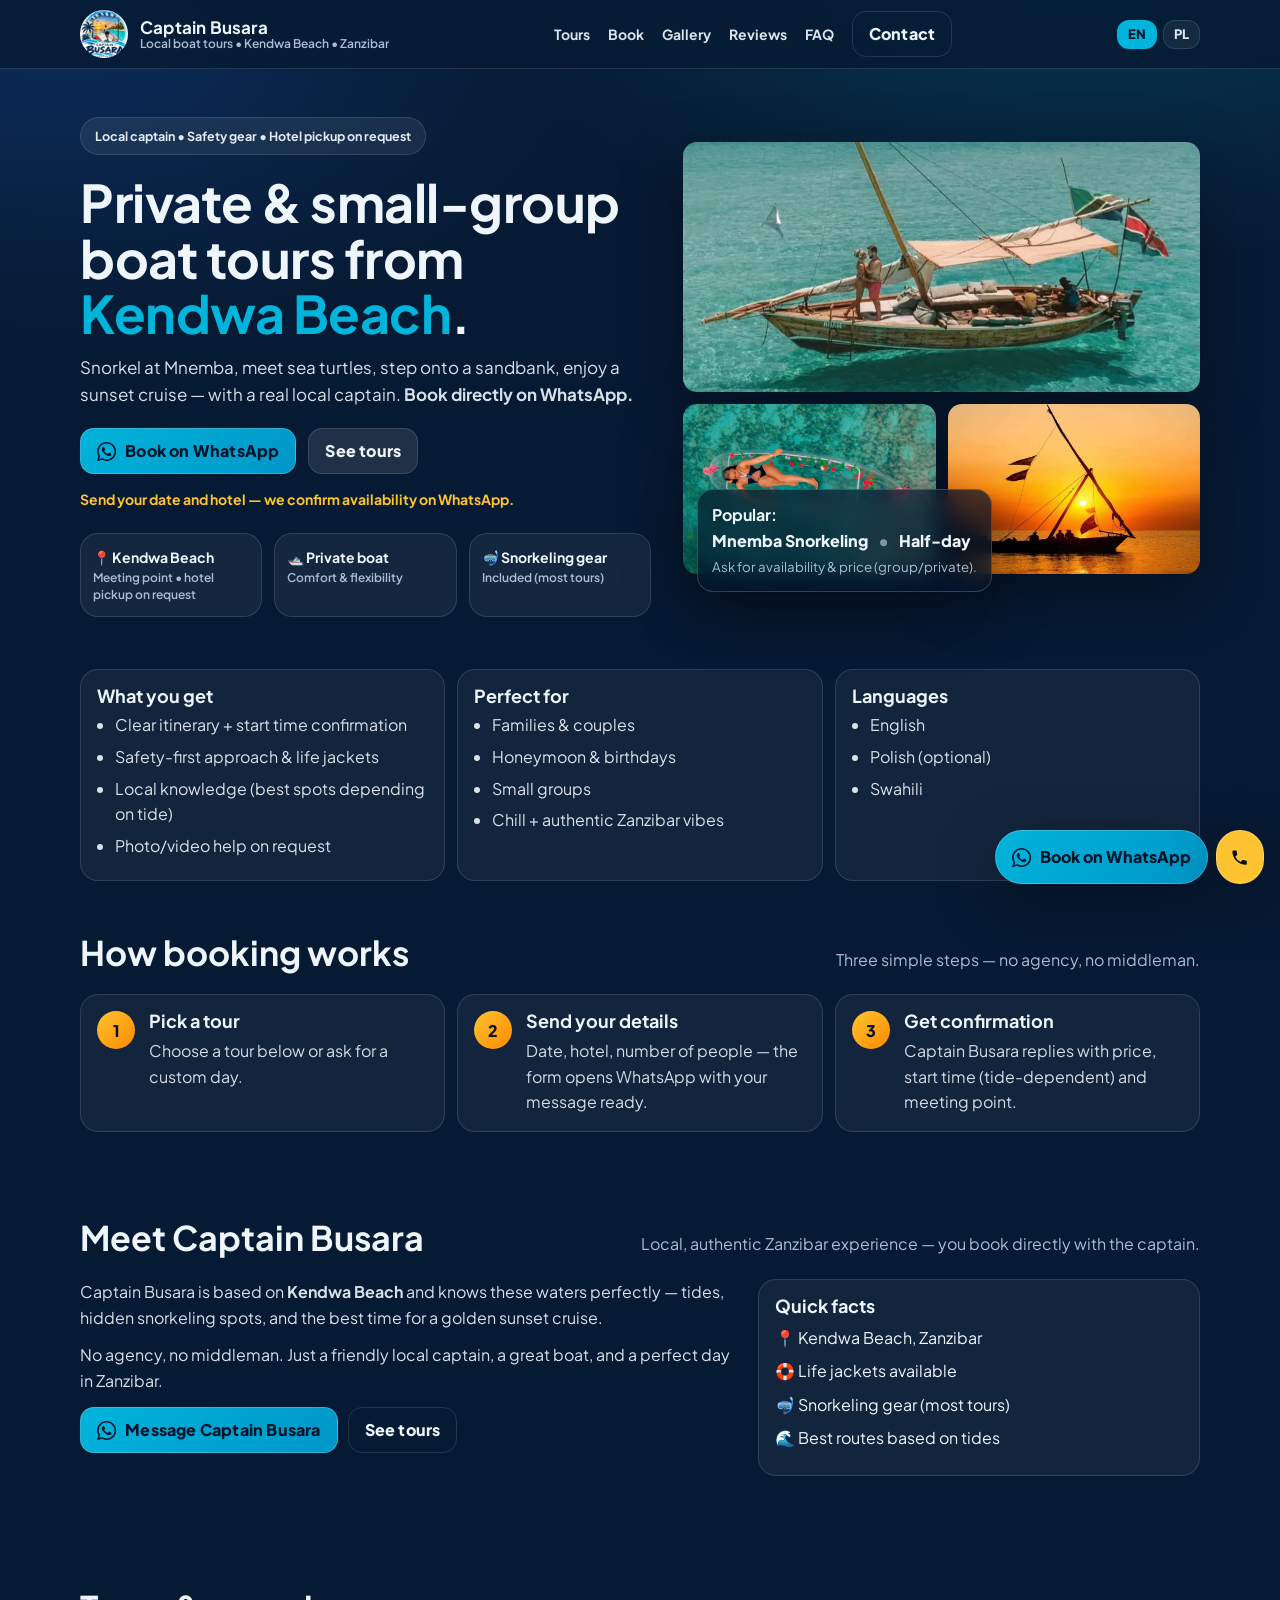
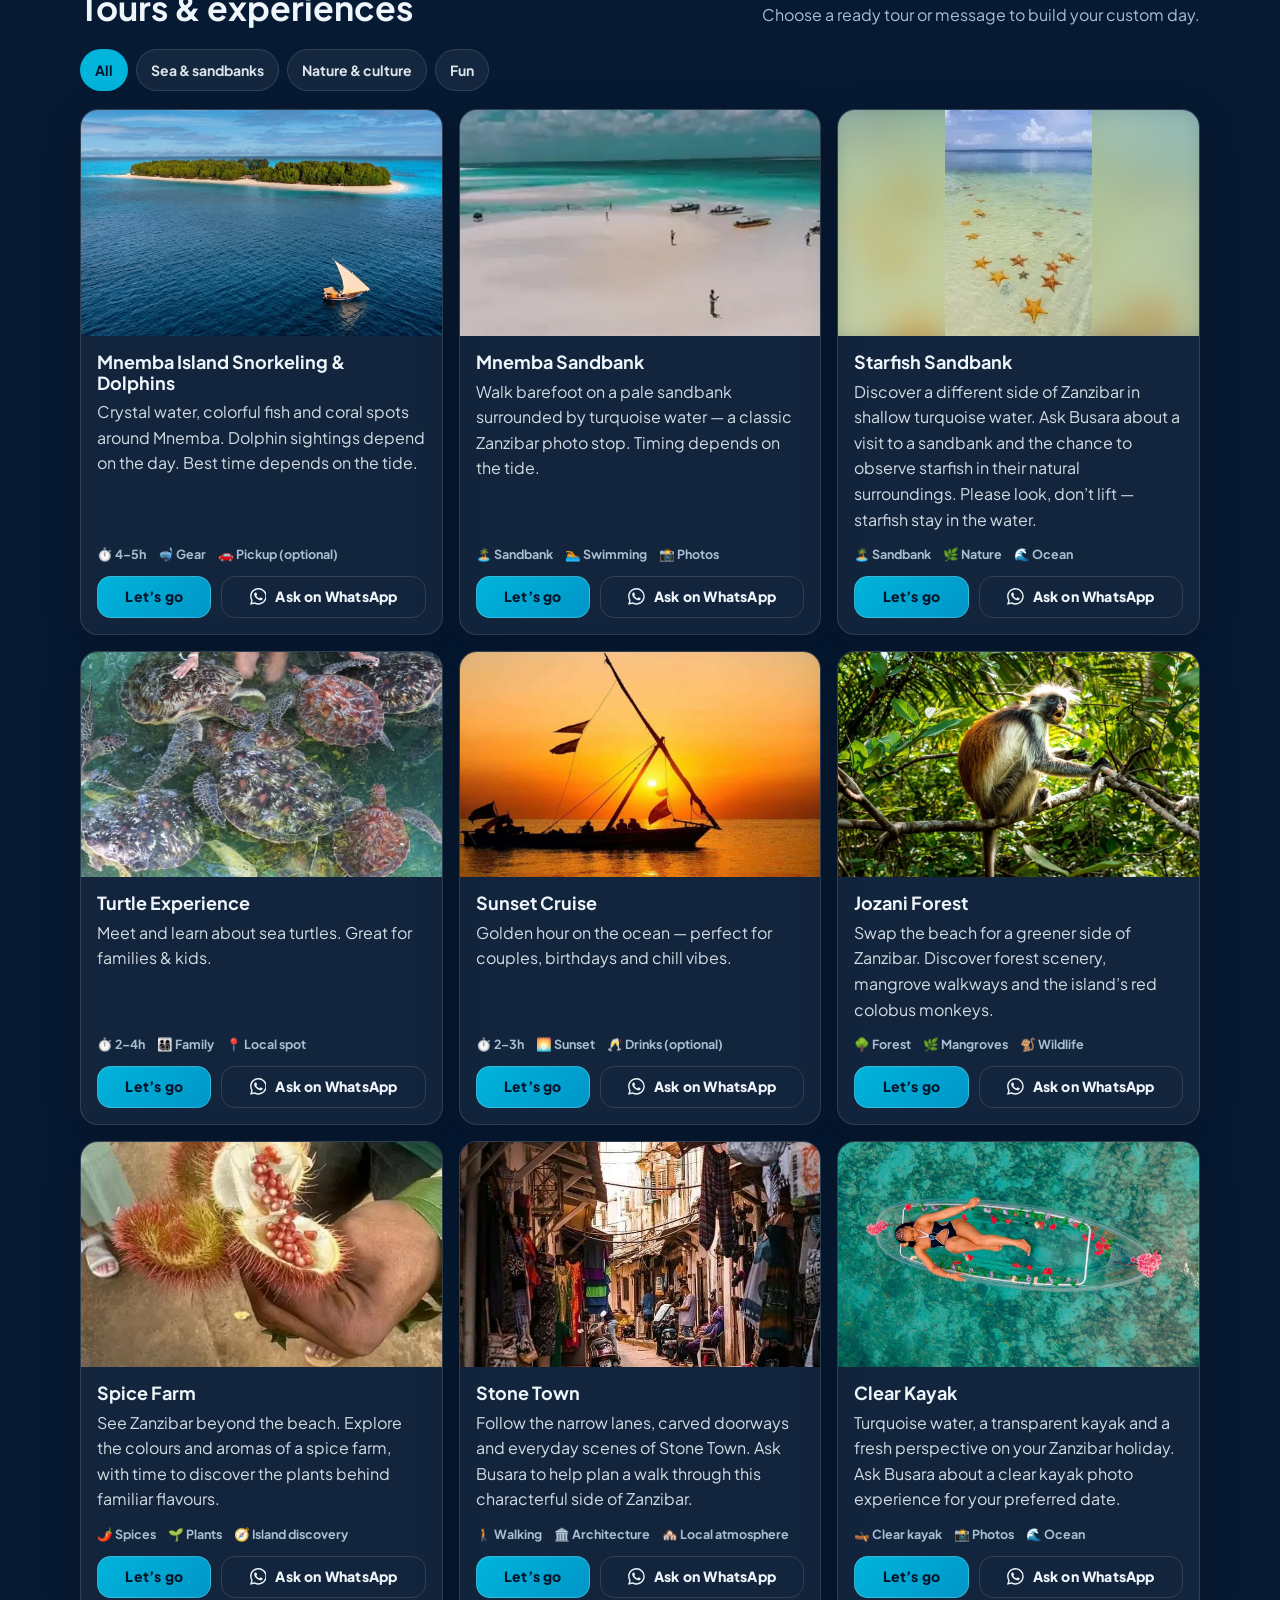
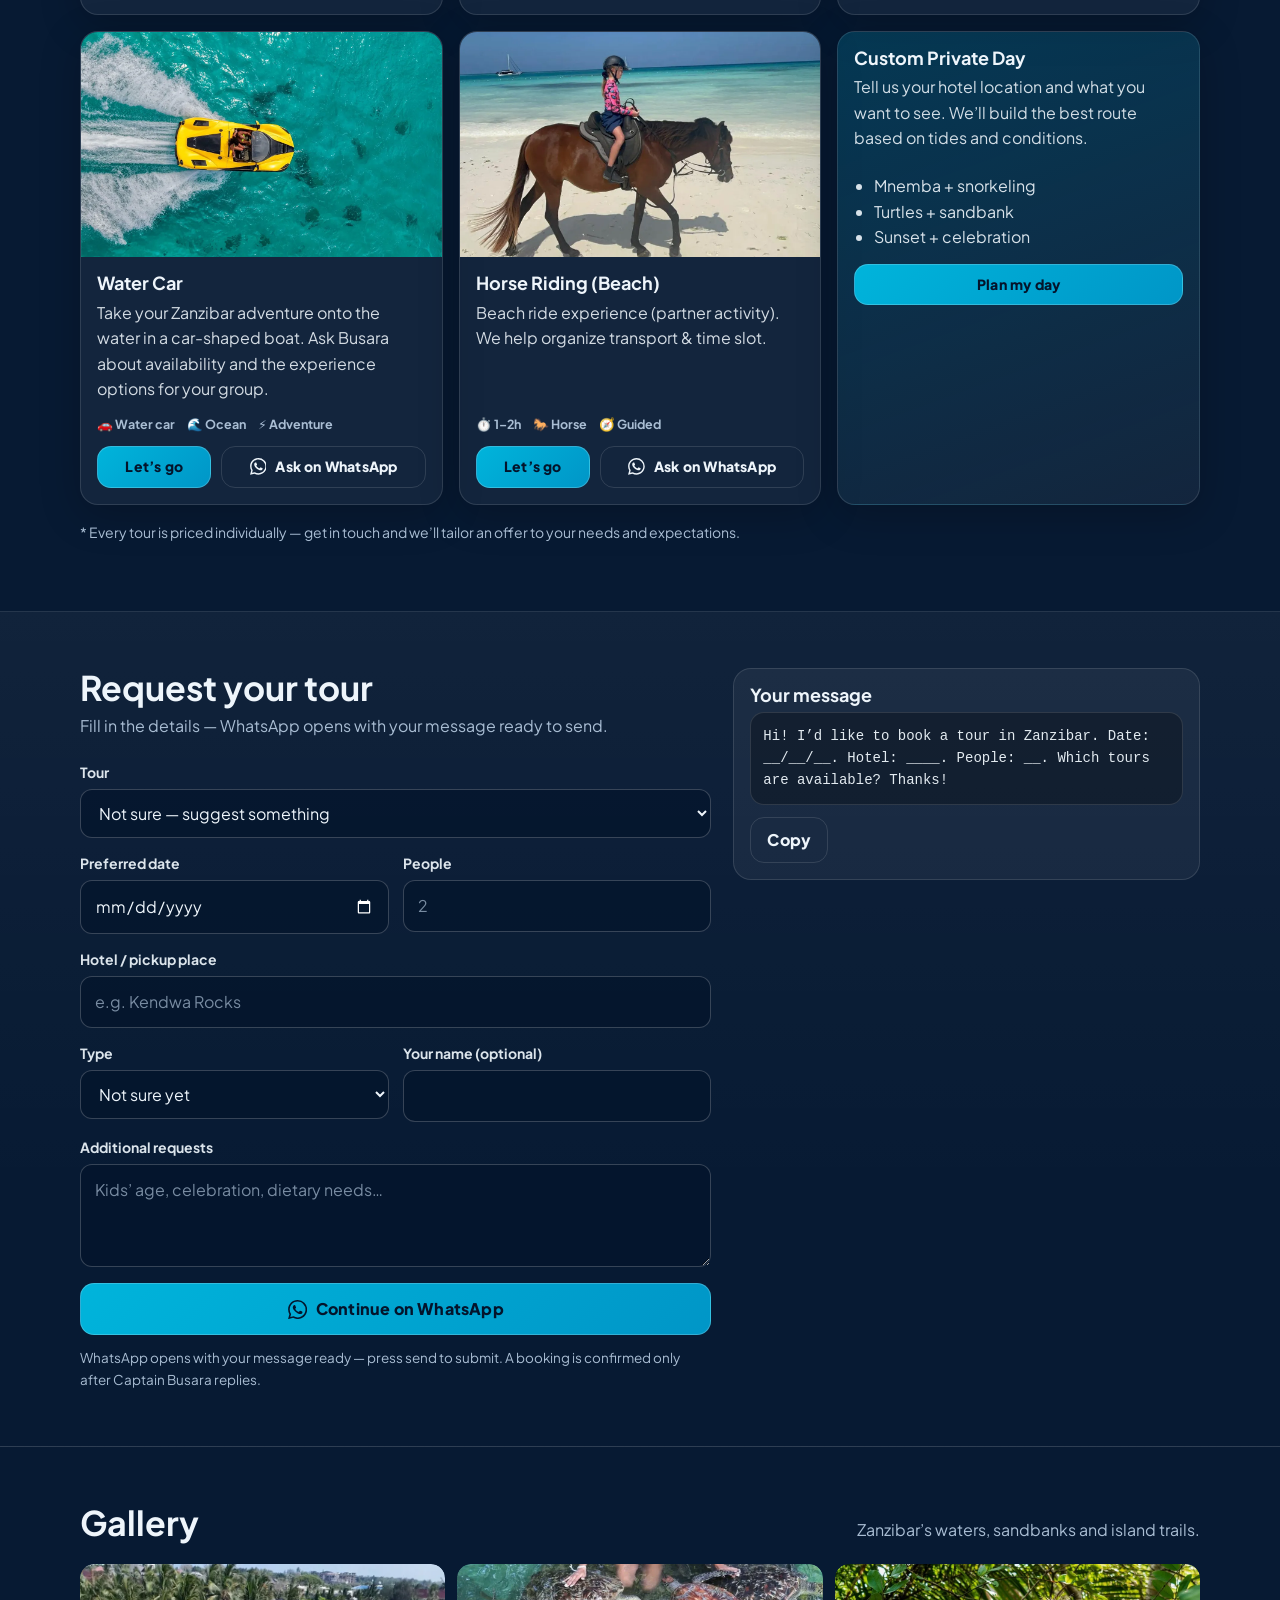
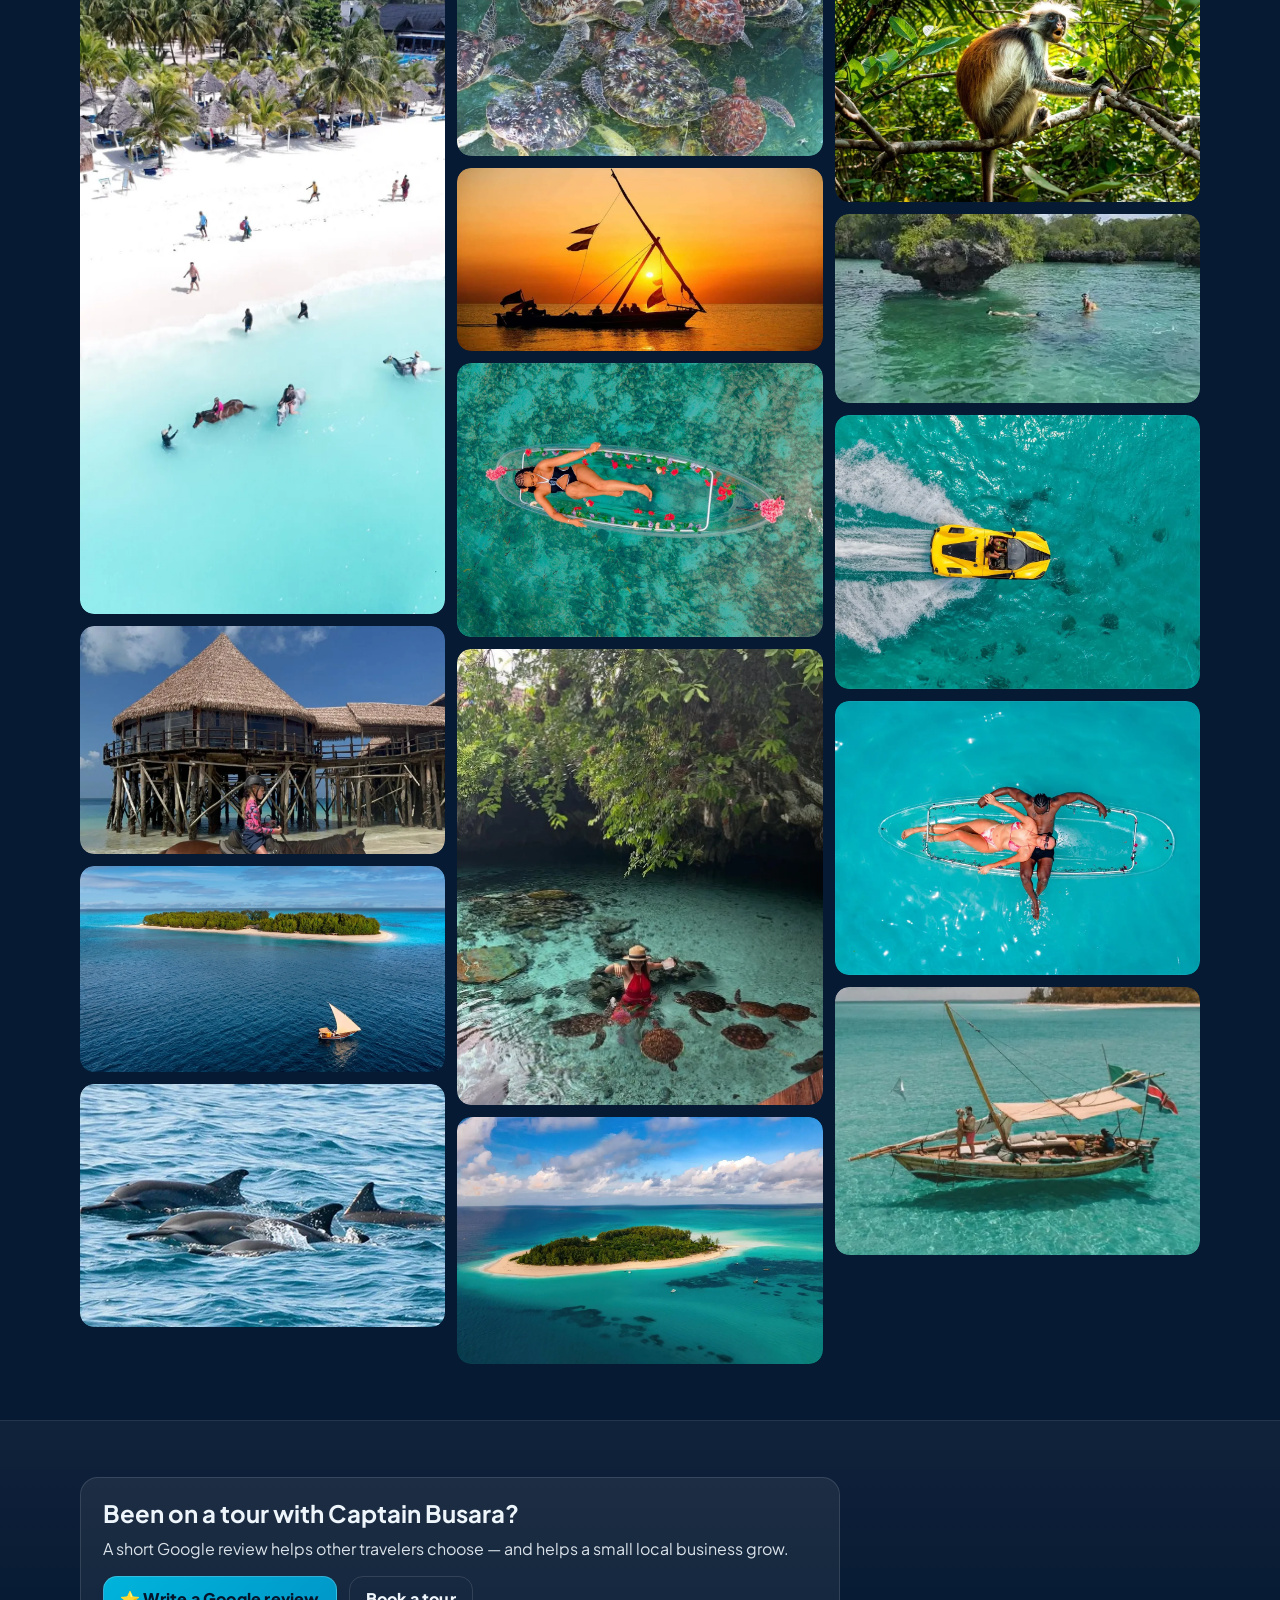
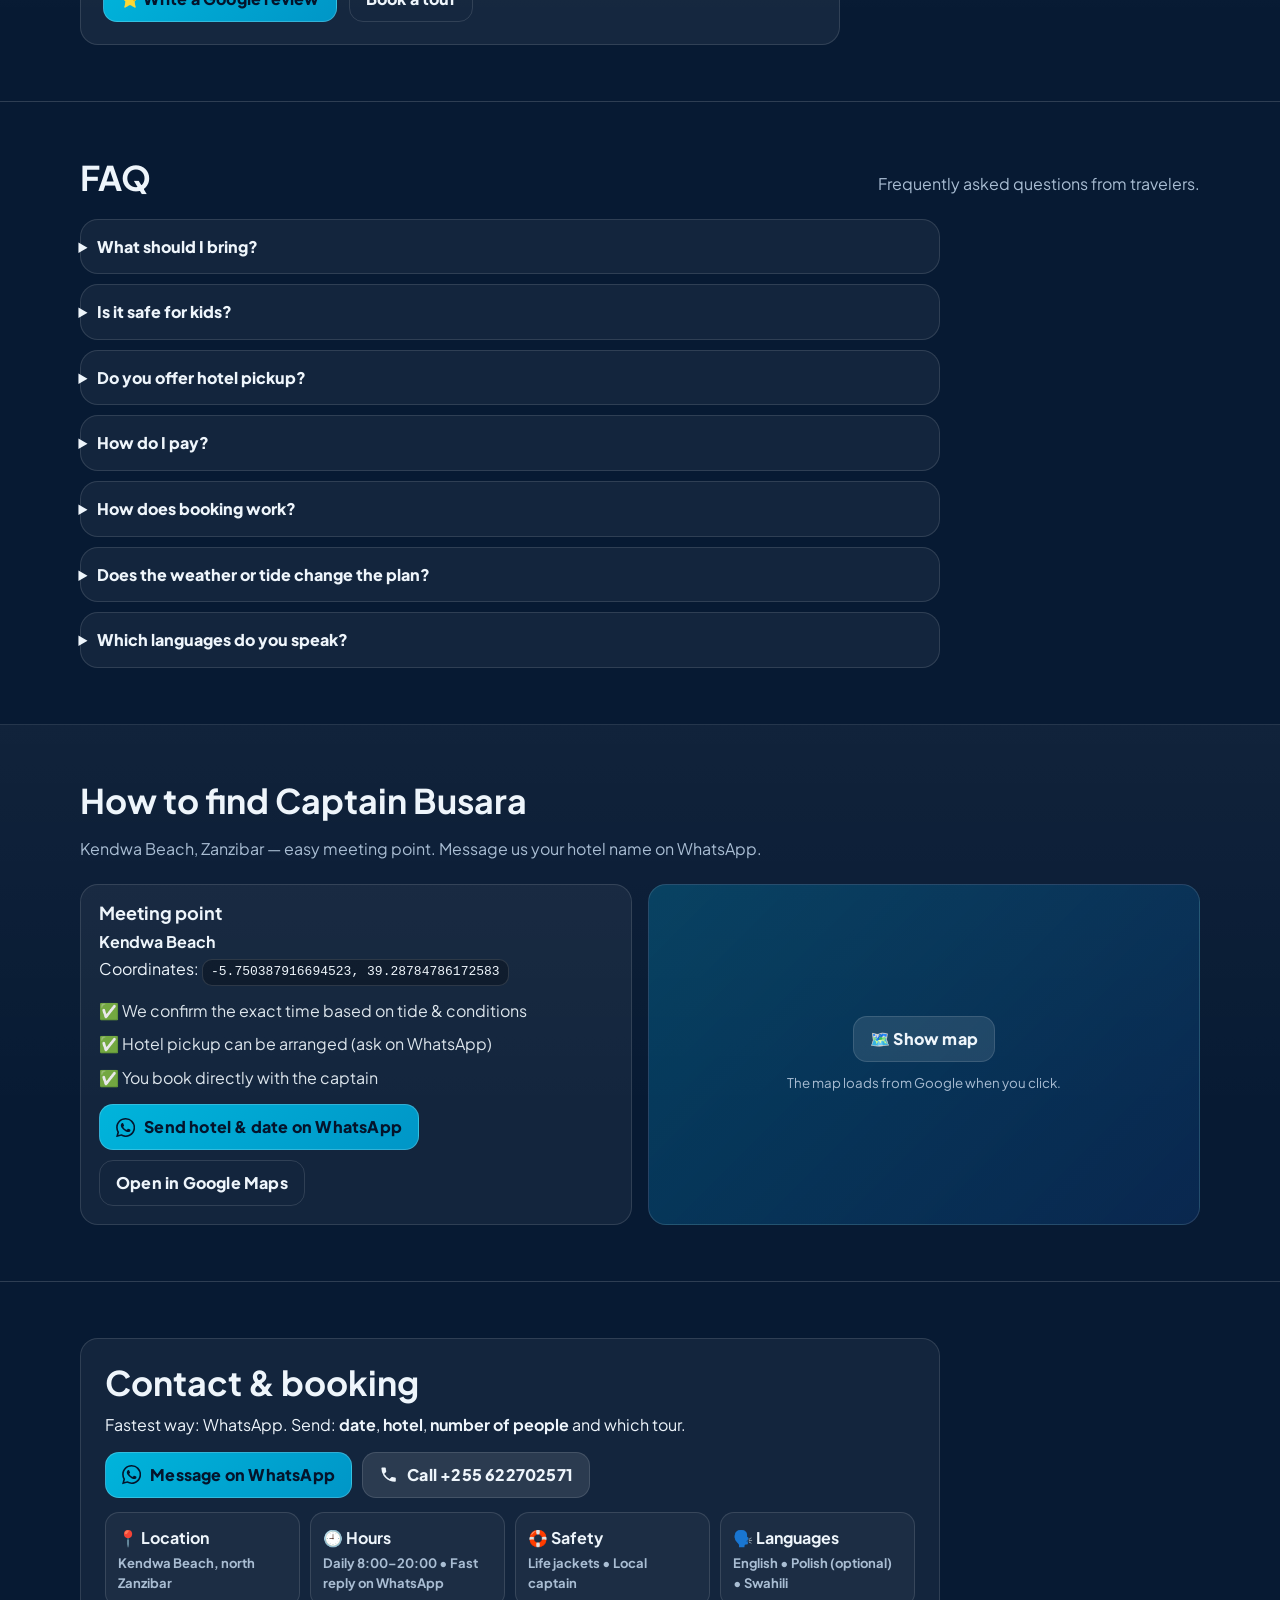
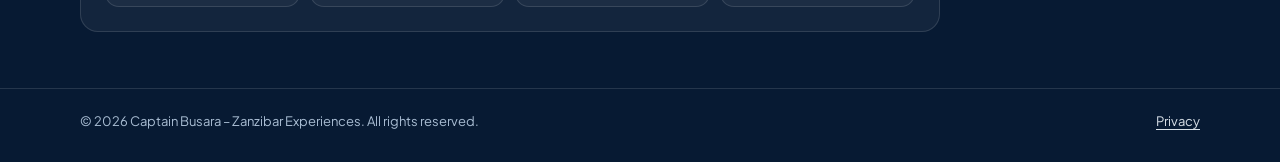
==== commit e16c379e: "Make the contact languages card match the rest of the site Co-Authored-By: Claude Sonnet 5.5 <norepl" ====
--- a/index.html
+++ b/index.html
@@ -389,7 +389,7 @@
             <div class="contactInfo"><strong>📍 Location</strong><span>Kendwa Beach, north Zanzibar</span></div>
             <div class="contactInfo"><strong>🕘 Hours</strong><span>Daily 8:00–20:00 • Fast reply on WhatsApp</span></div>
             <div class="contactInfo"><strong>🛟 Safety</strong><span>Life jackets • Local captain</span></div>
-            <div class="contactInfo"><strong>🗣️ Languages</strong><span>English • Kiswahili • Polski</span></div>
+            <div class="contactInfo"><strong>🗣️ Languages</strong><span>English • Polish (optional) • Swahili</span></div>
           </div>
         </div>
       </div>
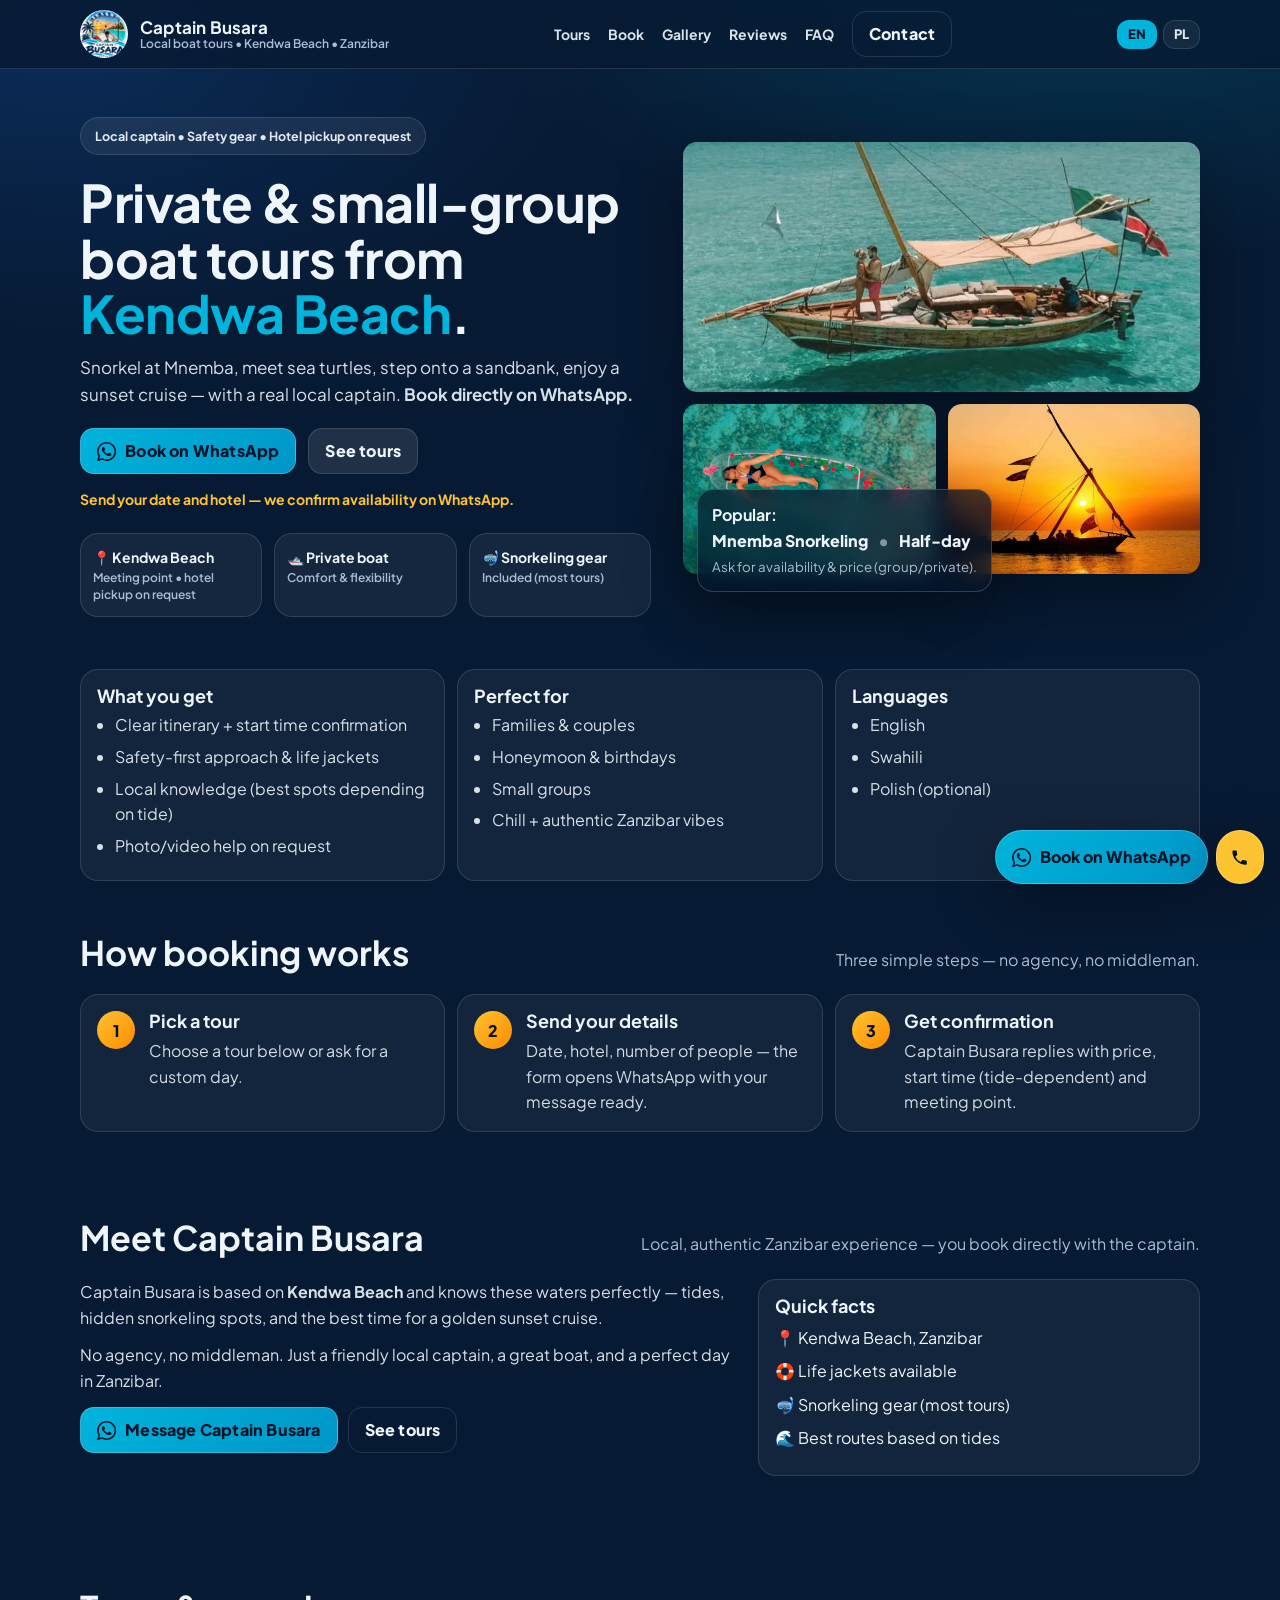
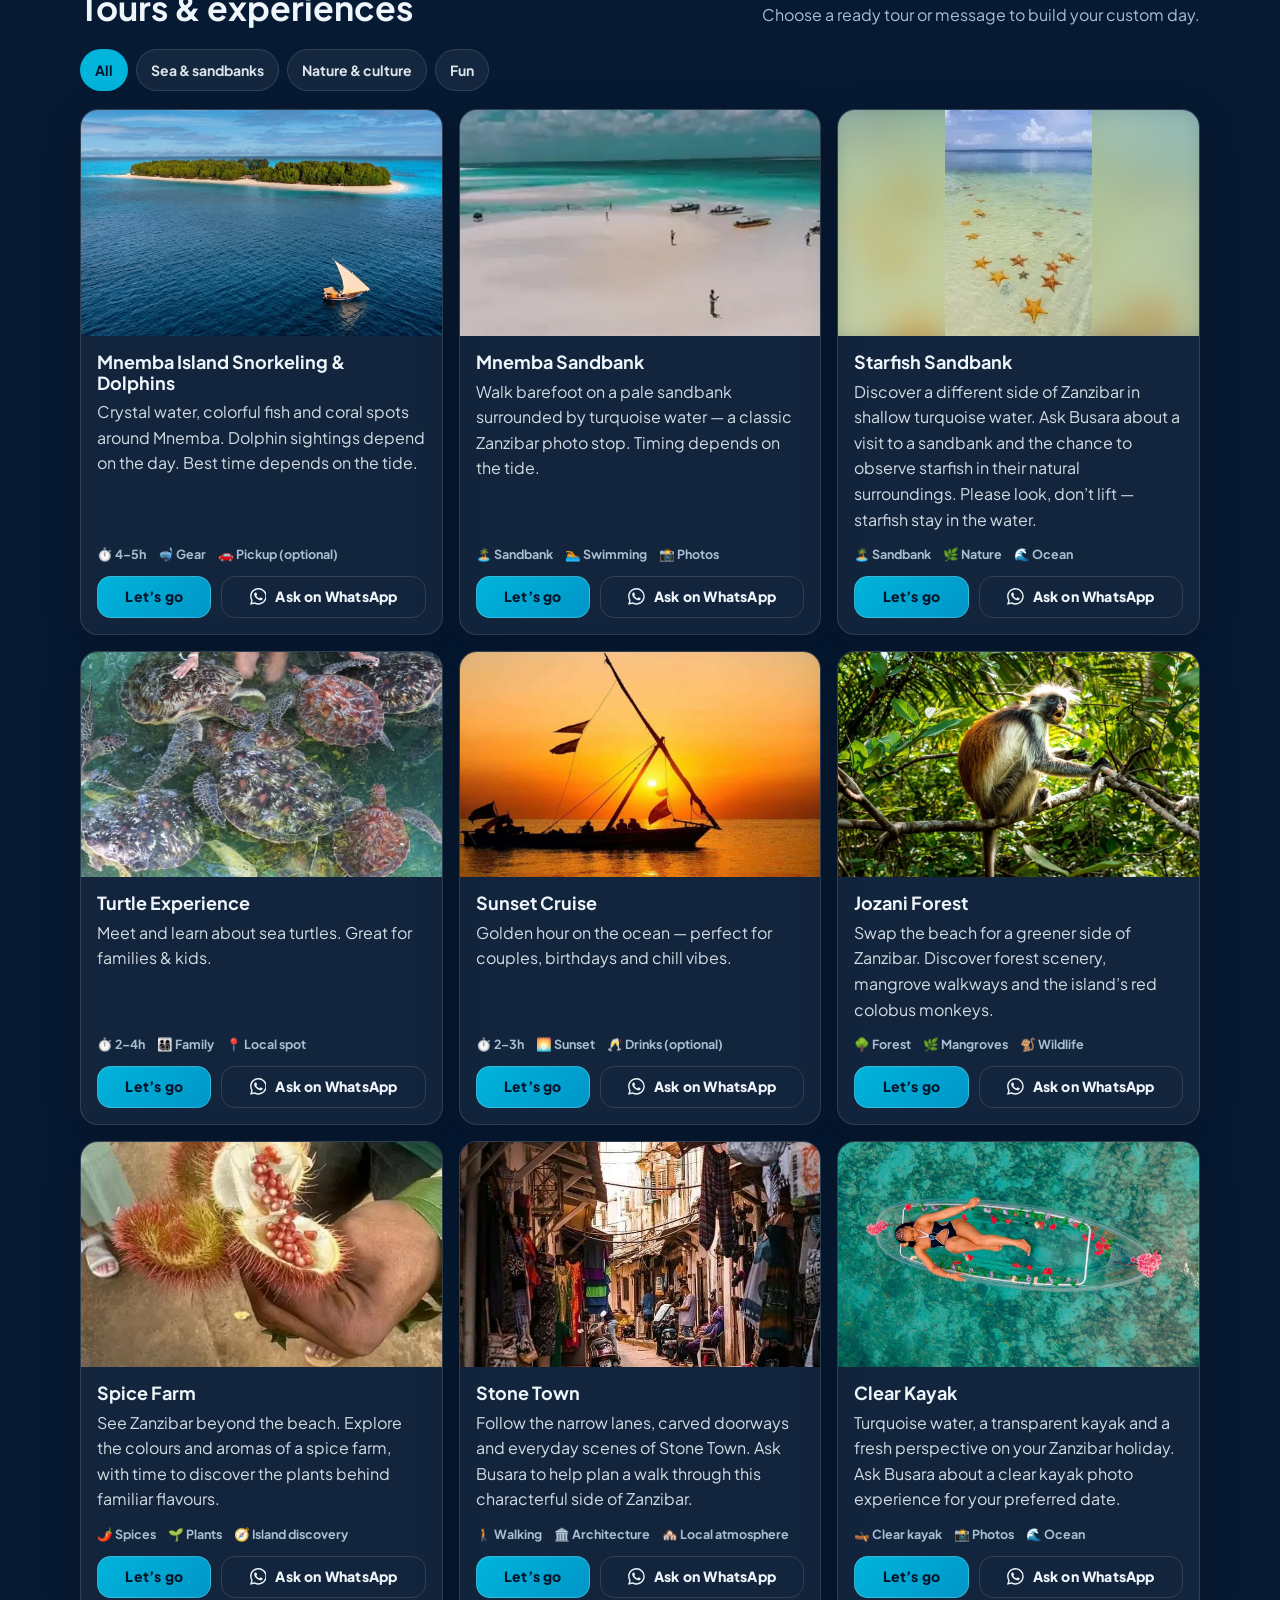
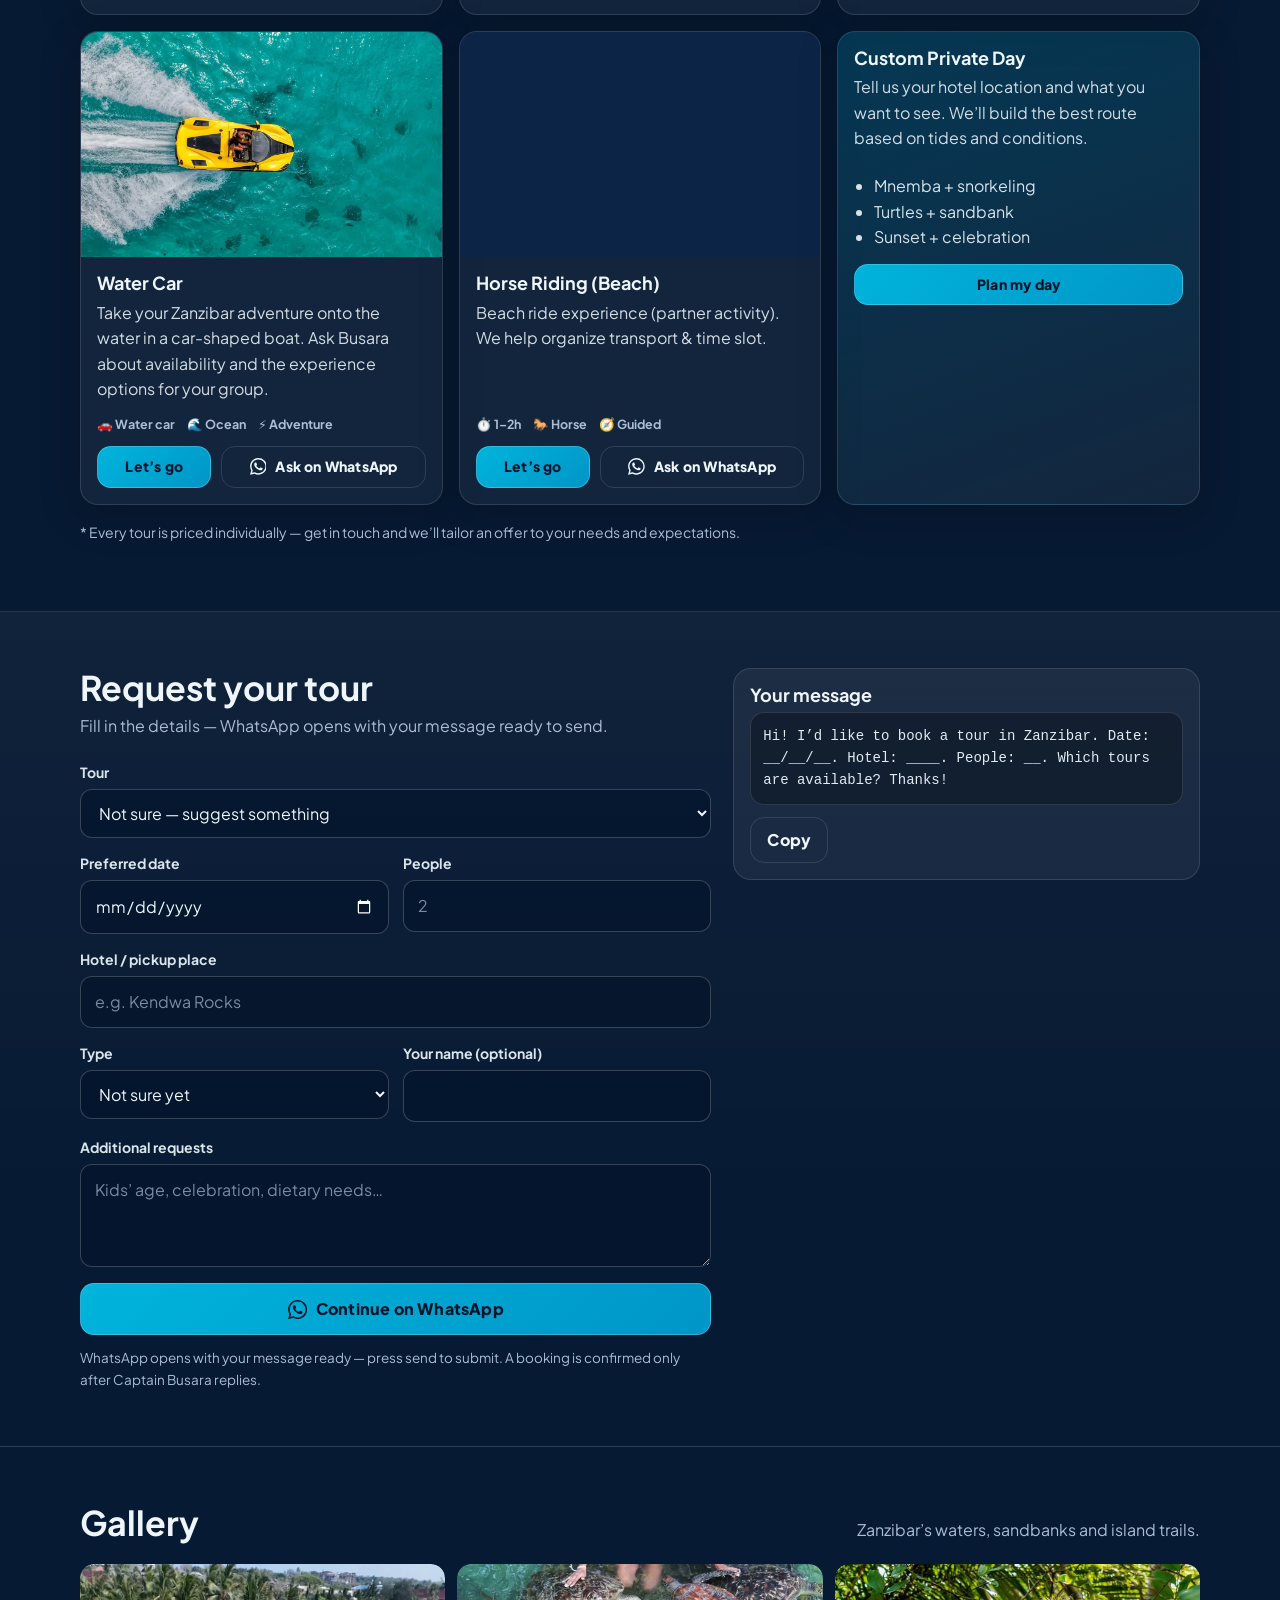
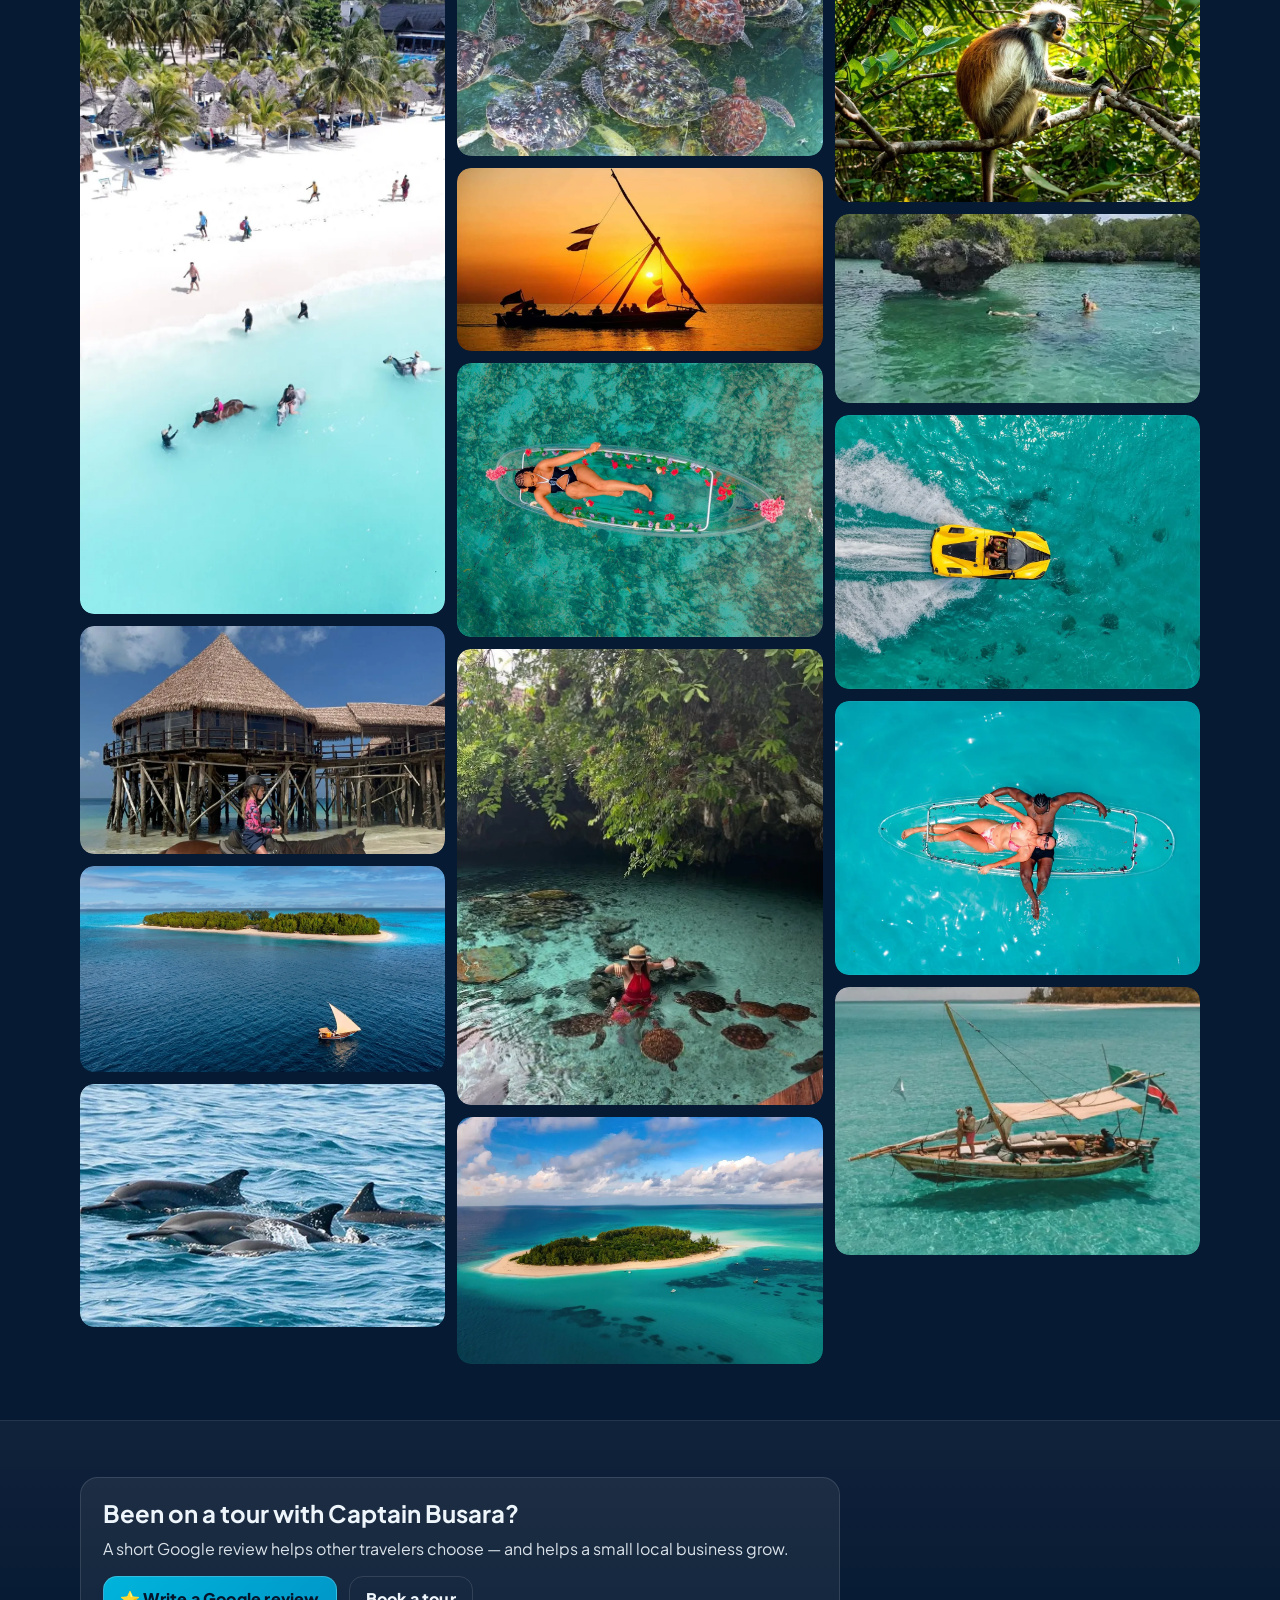
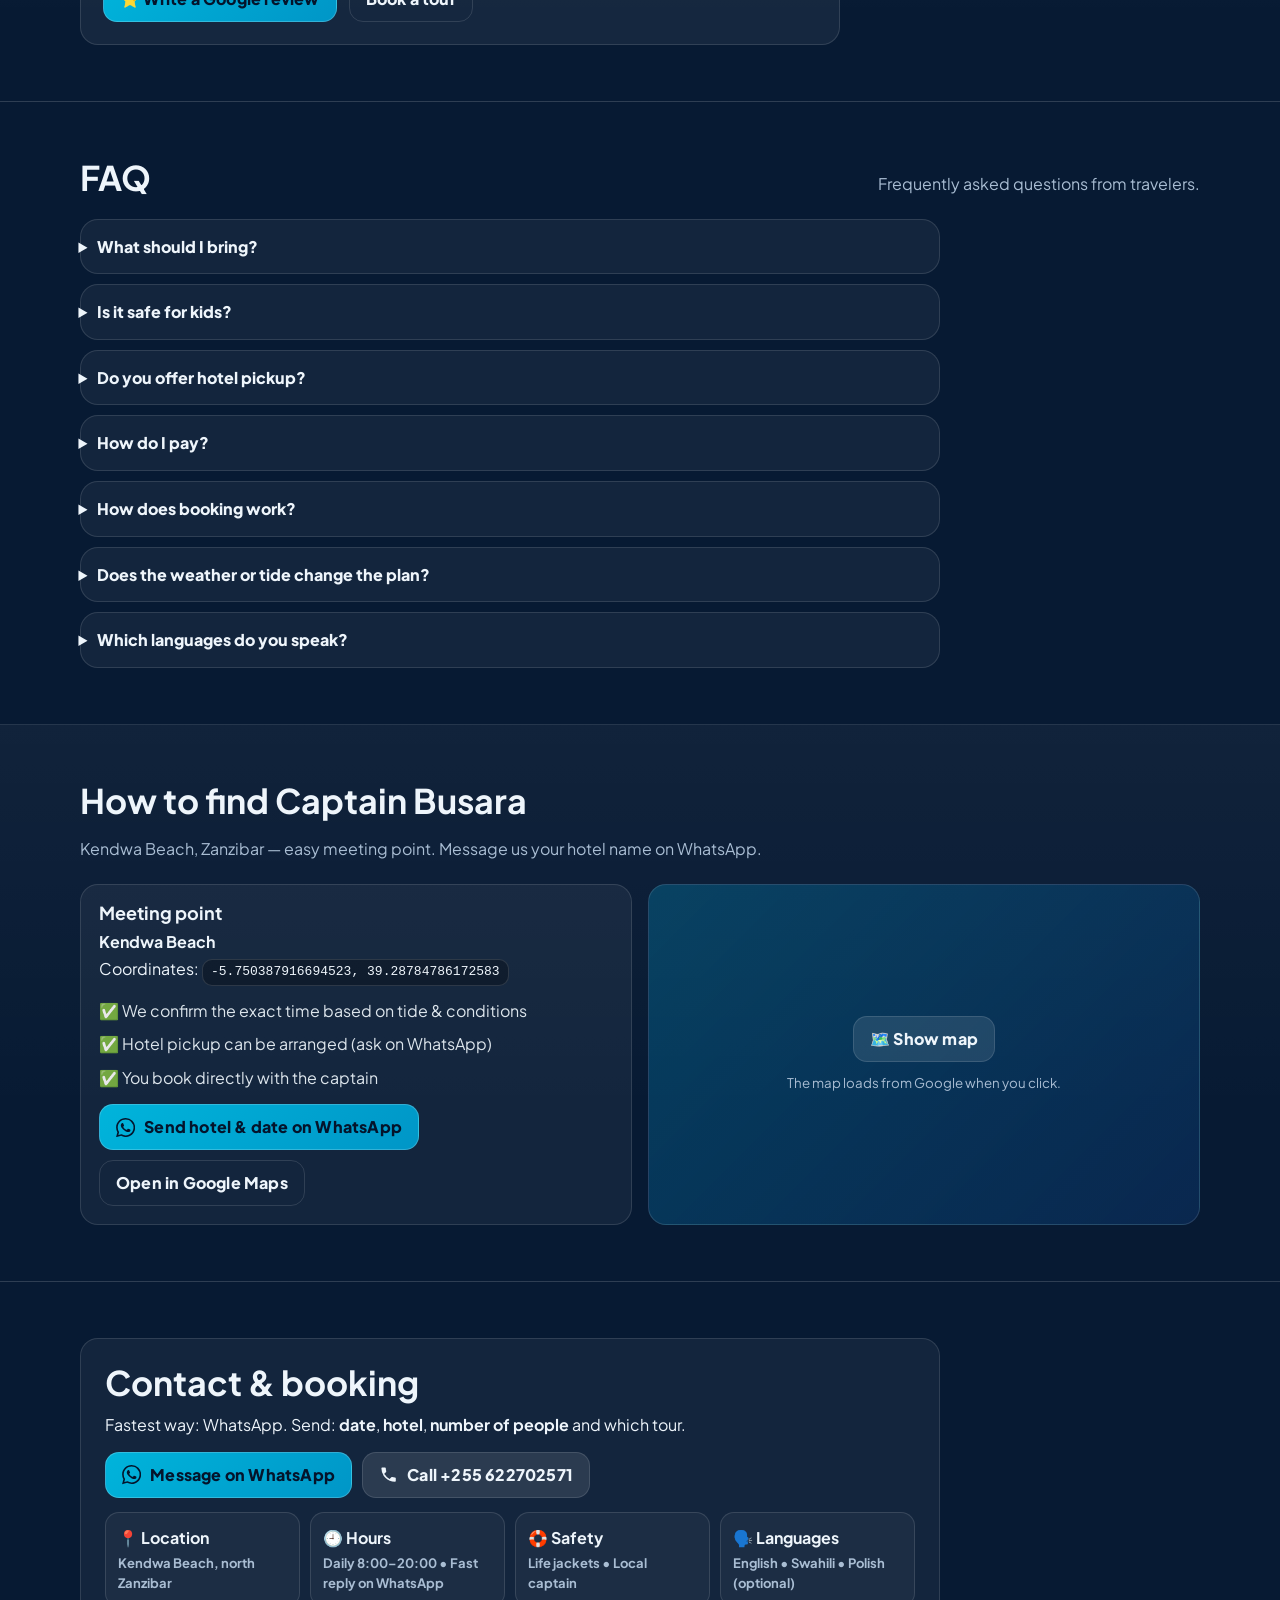
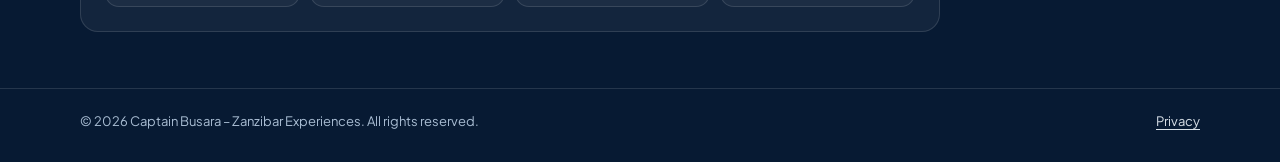
==== commit 31bcc84d: "List Polish last in the languages sections Co-Authored-By: Claude Sonnet 5.5 <noreply@anthropic.com>" ====
--- a/index.html
+++ b/index.html
@@ -86,7 +86,7 @@
       </div>
     </section>
 
-    <section class="trust"><div class="container trust__inner"><div class="trustCard"><h3>What you get</h3><ul><li>Clear itinerary + start time confirmation</li><li>Safety-first approach &amp; life jackets</li><li>Local knowledge (best spots depending on tide)</li><li>Photo/video help on request</li></ul></div><div class="trustCard"><h3>Perfect for</h3><ul><li>Families &amp; couples</li><li>Honeymoon &amp; birthdays</li><li>Small groups</li><li>Chill + authentic Zanzibar vibes</li></ul></div><div class="trustCard"><h3>Languages</h3><ul><li>English</li><li>Polish (optional)</li><li>Swahili</li></ul></div></div></section>
+    <section class="trust"><div class="container trust__inner"><div class="trustCard"><h3>What you get</h3><ul><li>Clear itinerary + start time confirmation</li><li>Safety-first approach &amp; life jackets</li><li>Local knowledge (best spots depending on tide)</li><li>Photo/video help on request</li></ul></div><div class="trustCard"><h3>Perfect for</h3><ul><li>Families &amp; couples</li><li>Honeymoon &amp; birthdays</li><li>Small groups</li><li>Chill + authentic Zanzibar vibes</li></ul></div><div class="trustCard"><h3>Languages</h3><ul><li>English</li><li>Swahili</li><li>Polish (optional)</li></ul></div></div></section>
 
     <section class="section section--tight" id="how">
       <div class="container">
@@ -389,7 +389,7 @@
             <div class="contactInfo"><strong>📍 Location</strong><span>Kendwa Beach, north Zanzibar</span></div>
             <div class="contactInfo"><strong>🕘 Hours</strong><span>Daily 8:00–20:00 • Fast reply on WhatsApp</span></div>
             <div class="contactInfo"><strong>🛟 Safety</strong><span>Life jackets • Local captain</span></div>
-            <div class="contactInfo"><strong>🗣️ Languages</strong><span>English • Polish (optional) • Swahili</span></div>
+            <div class="contactInfo"><strong>🗣️ Languages</strong><span>English • Swahili • Polish (optional)</span></div>
           </div>
         </div>
       </div>
